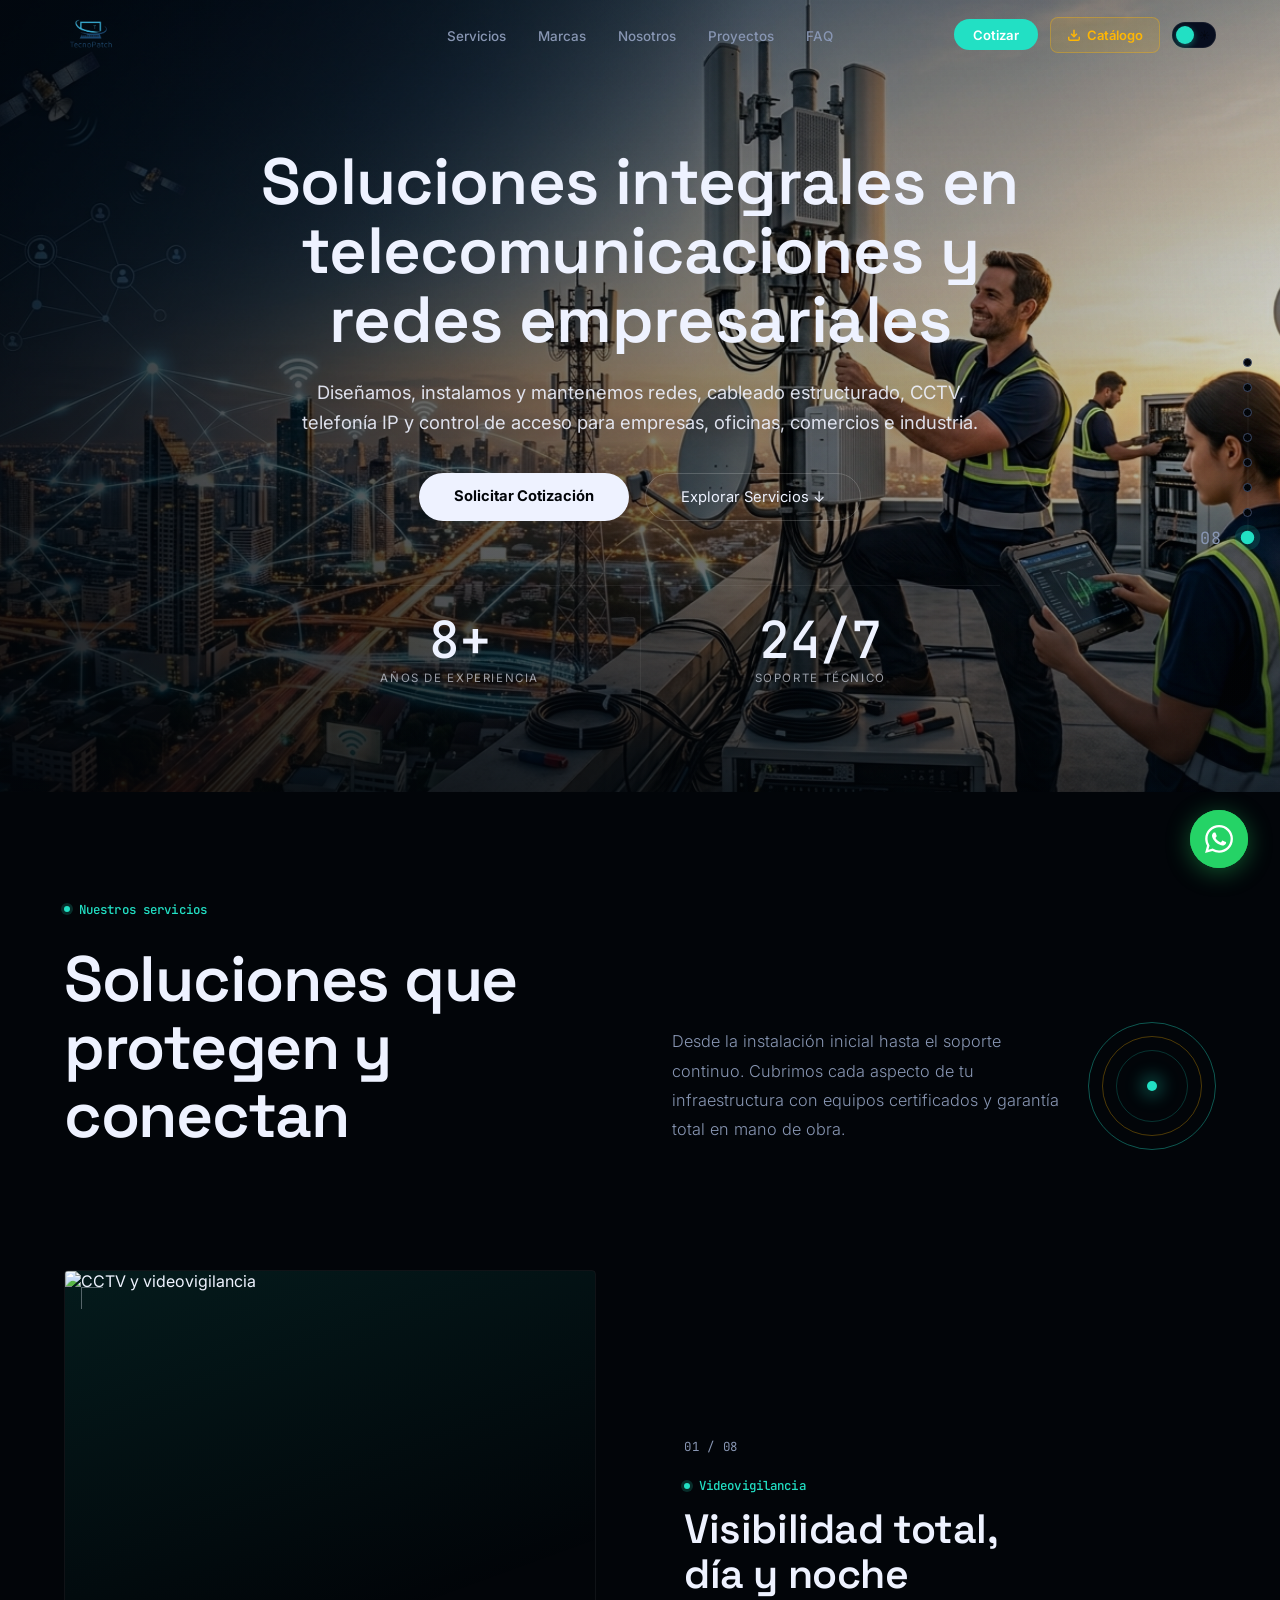
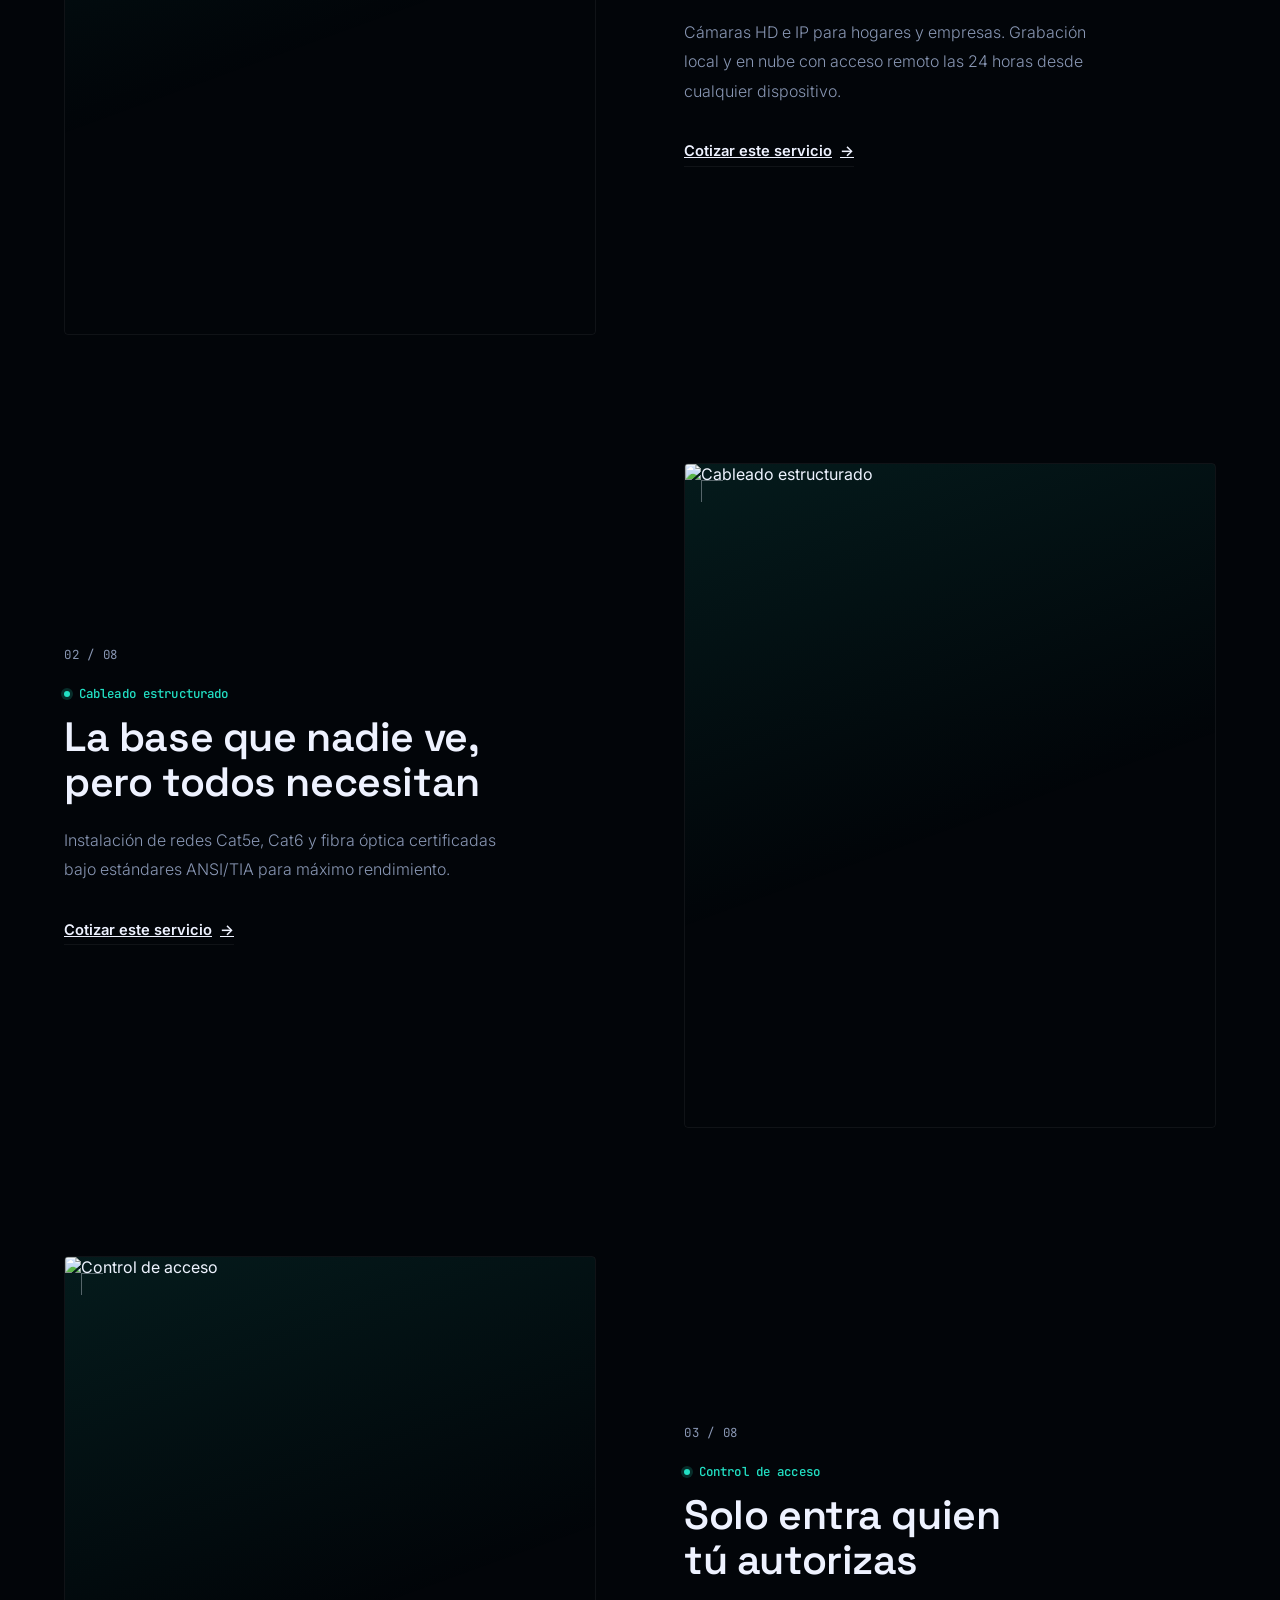
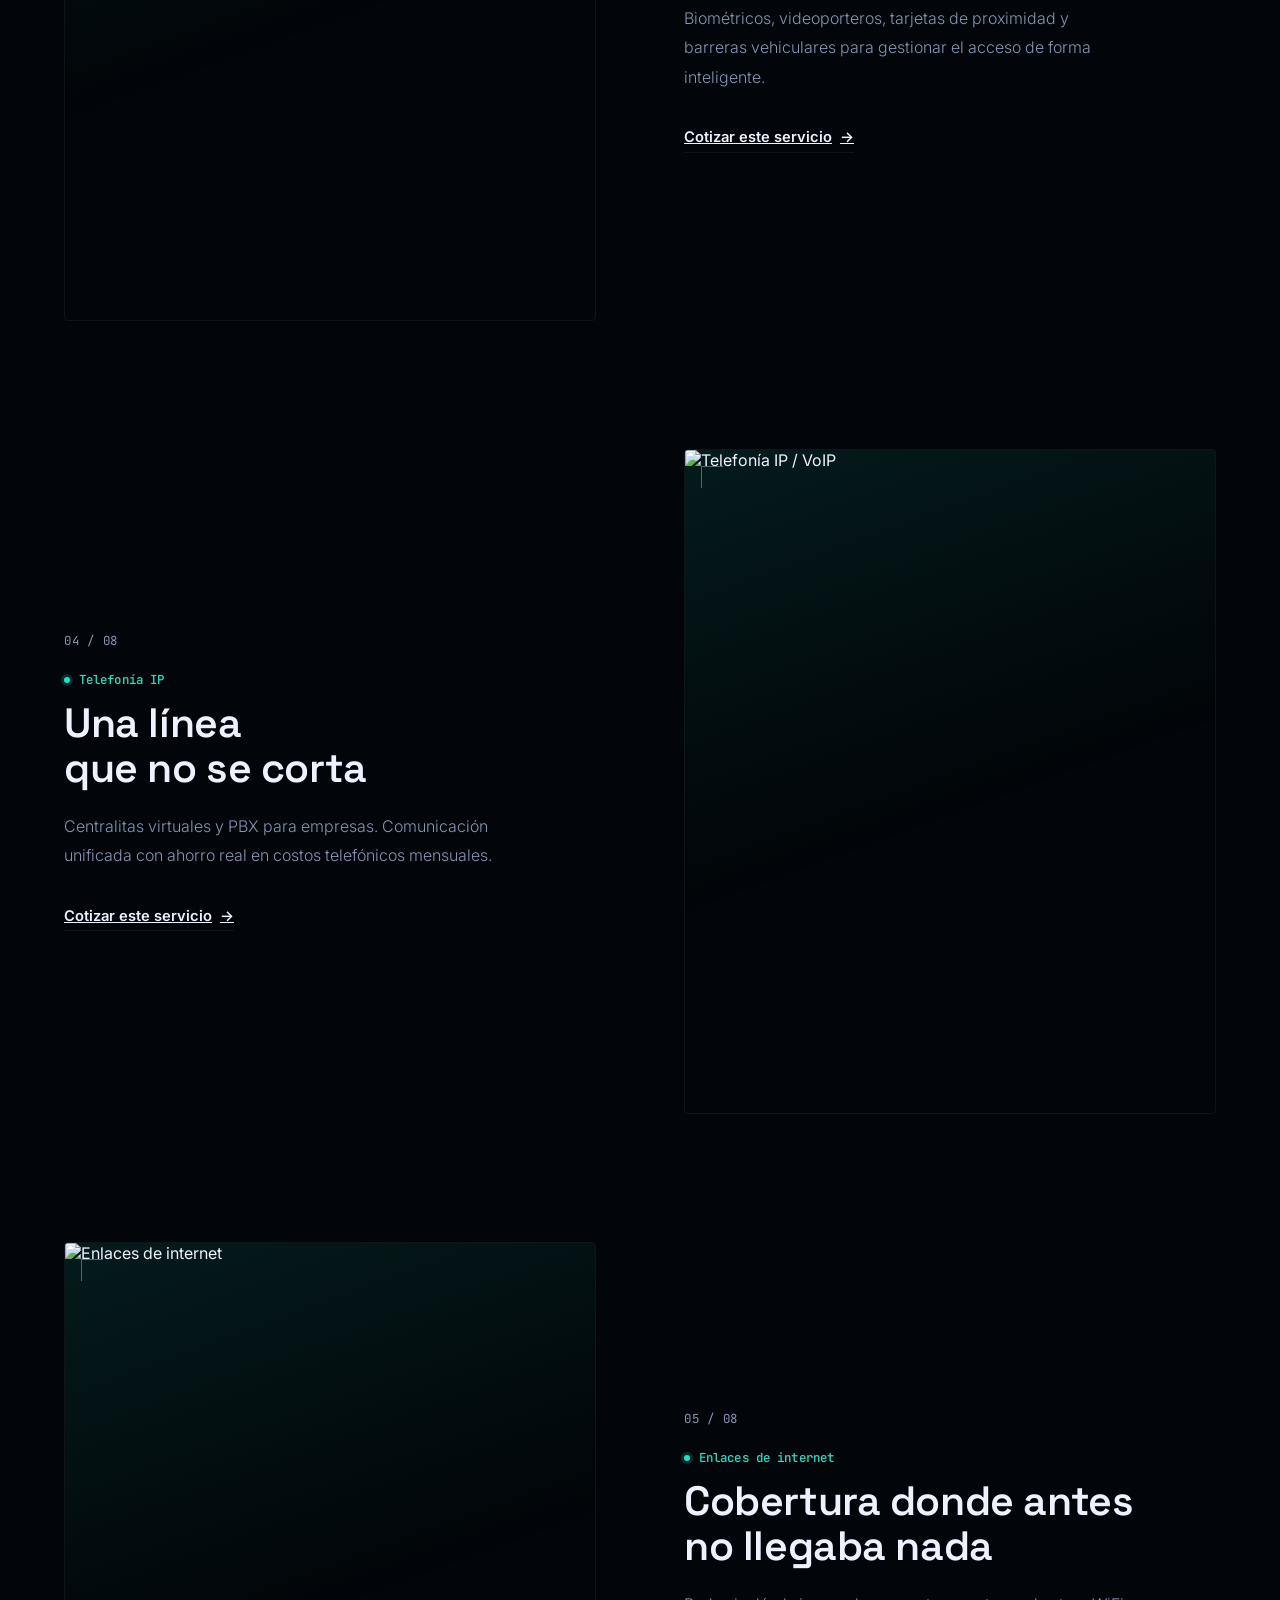
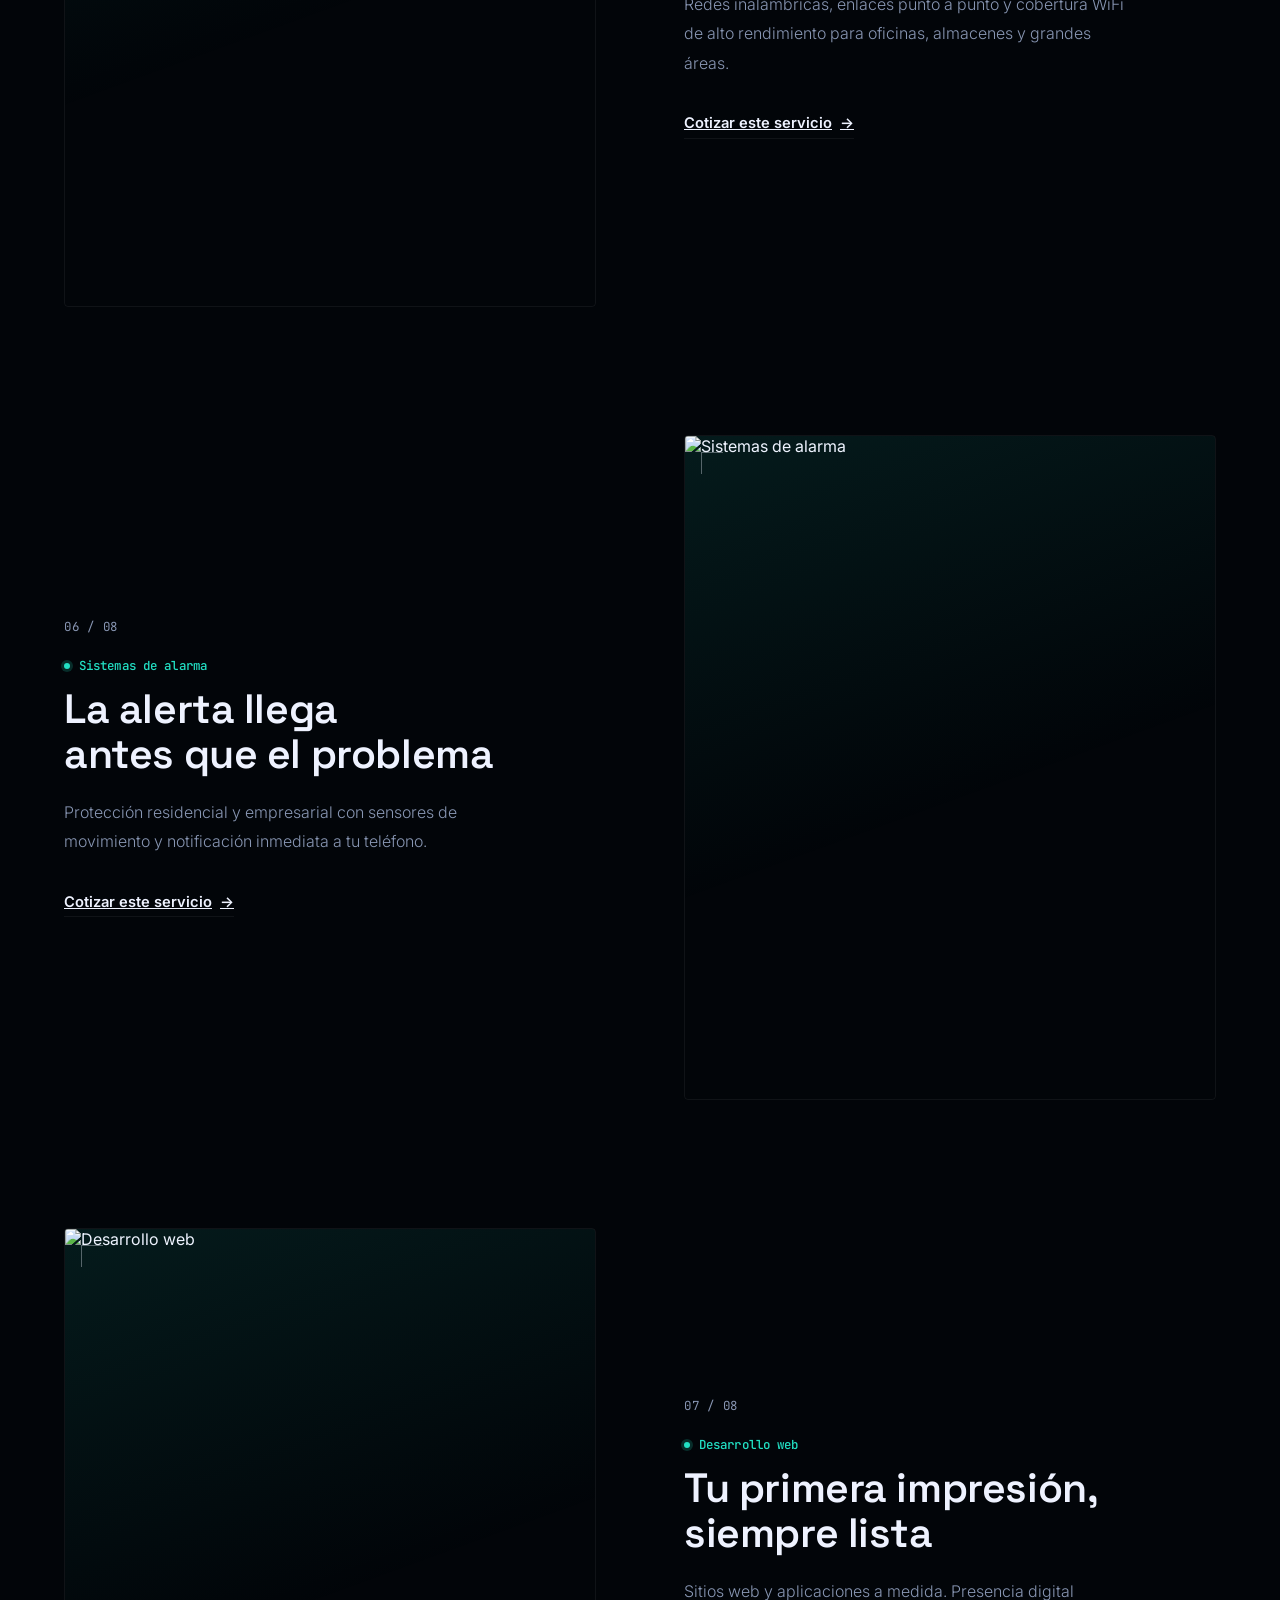
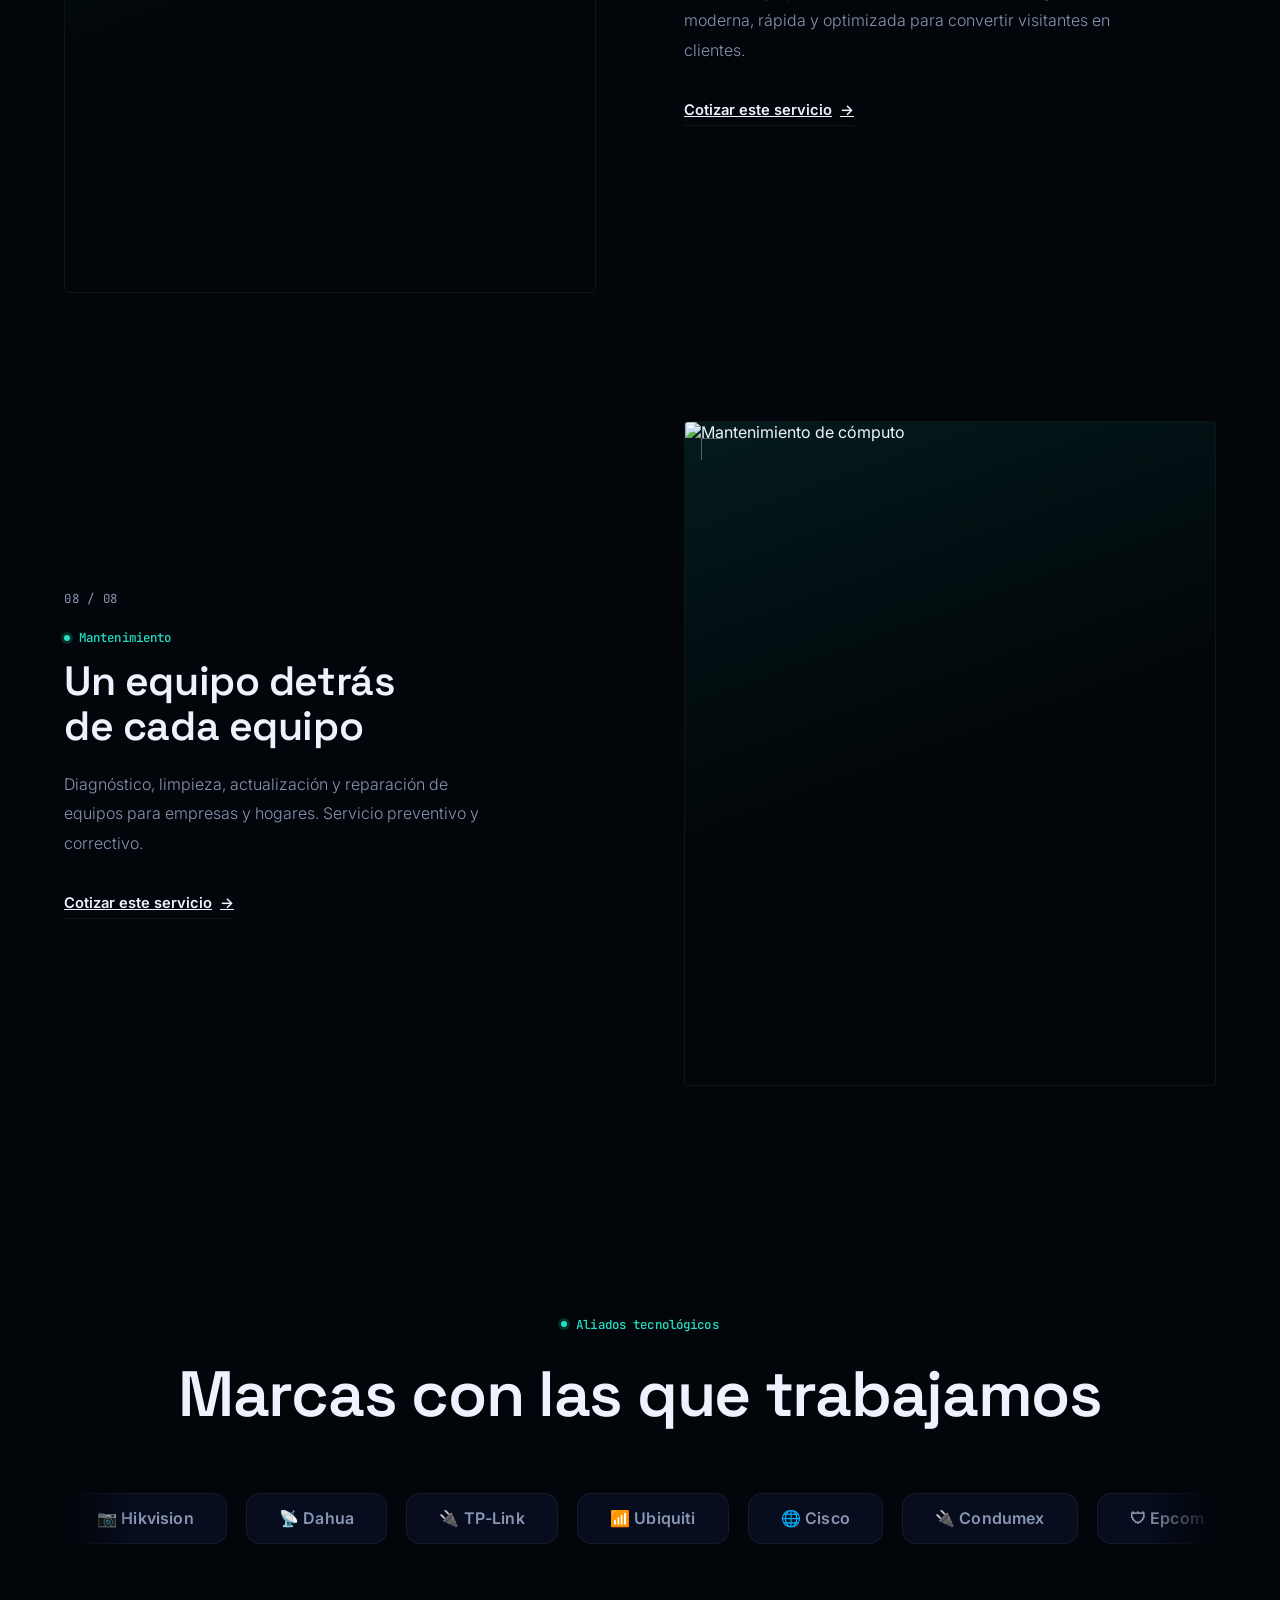
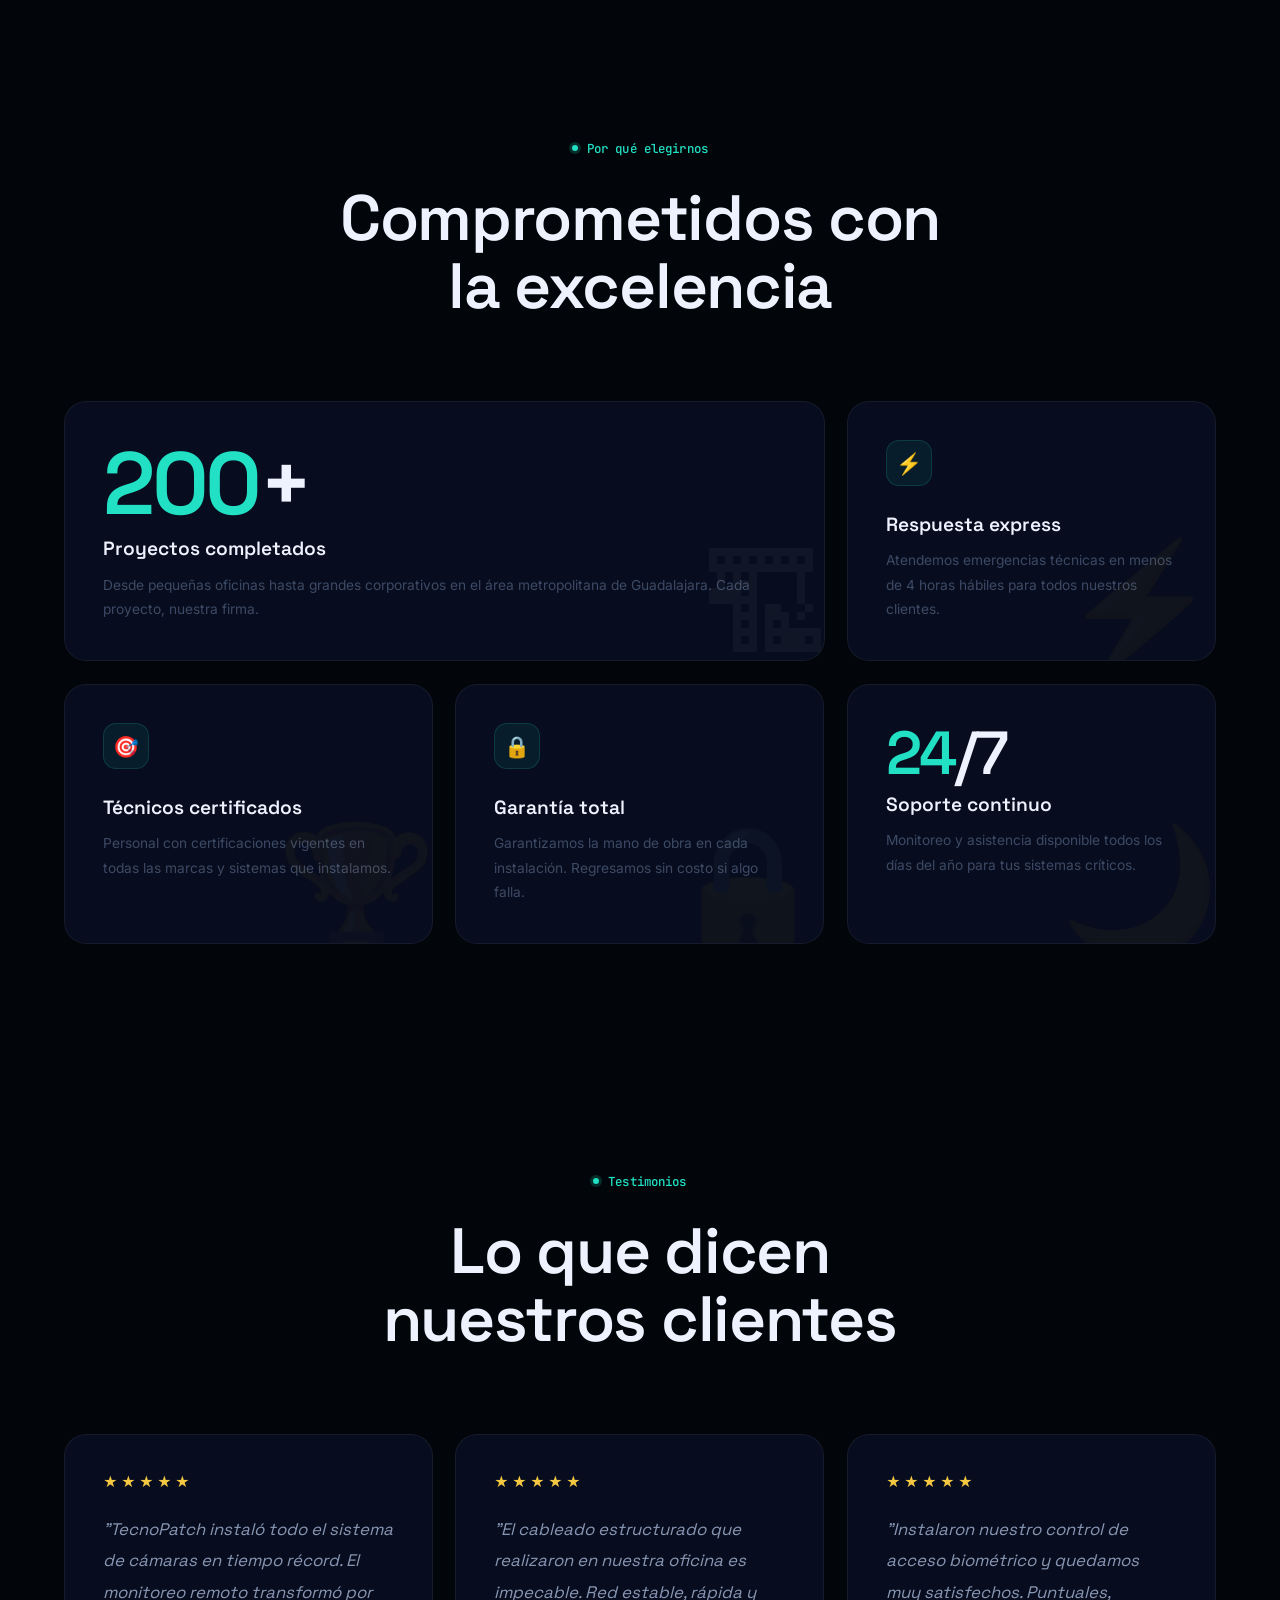
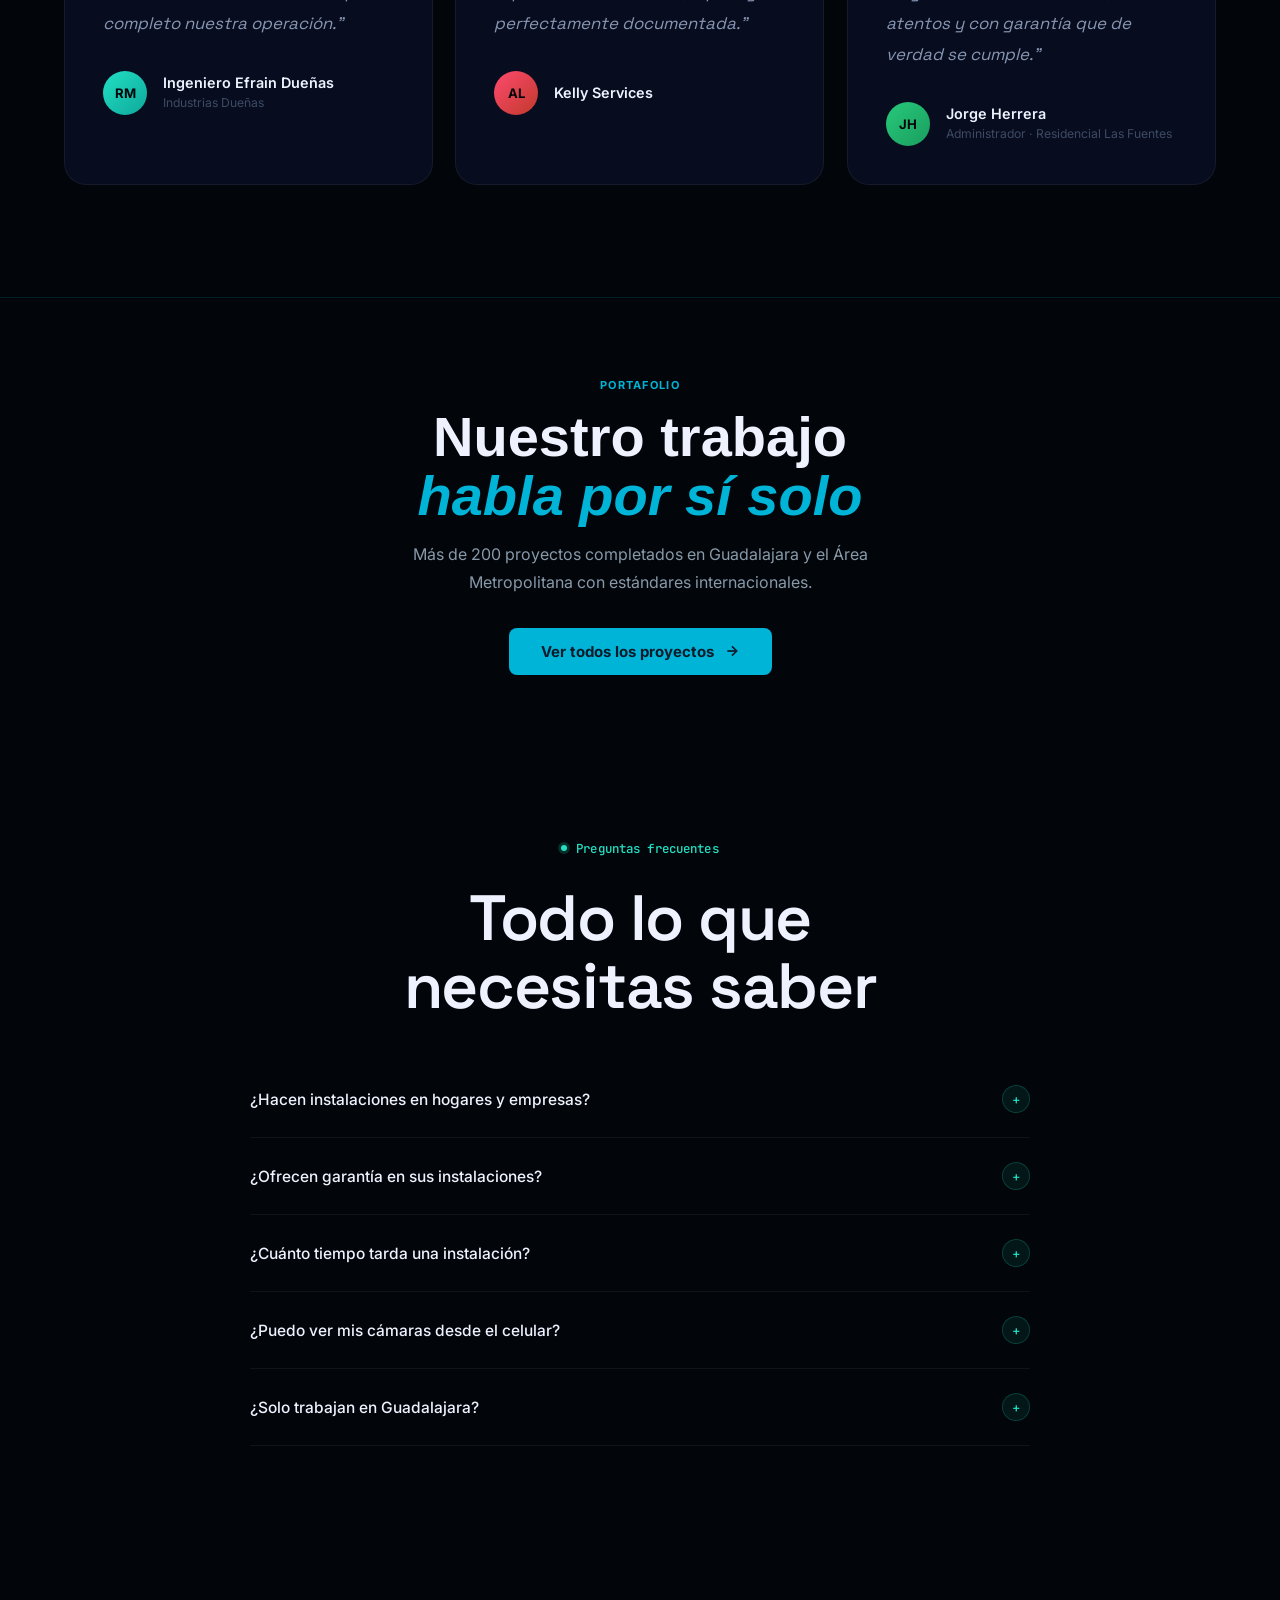
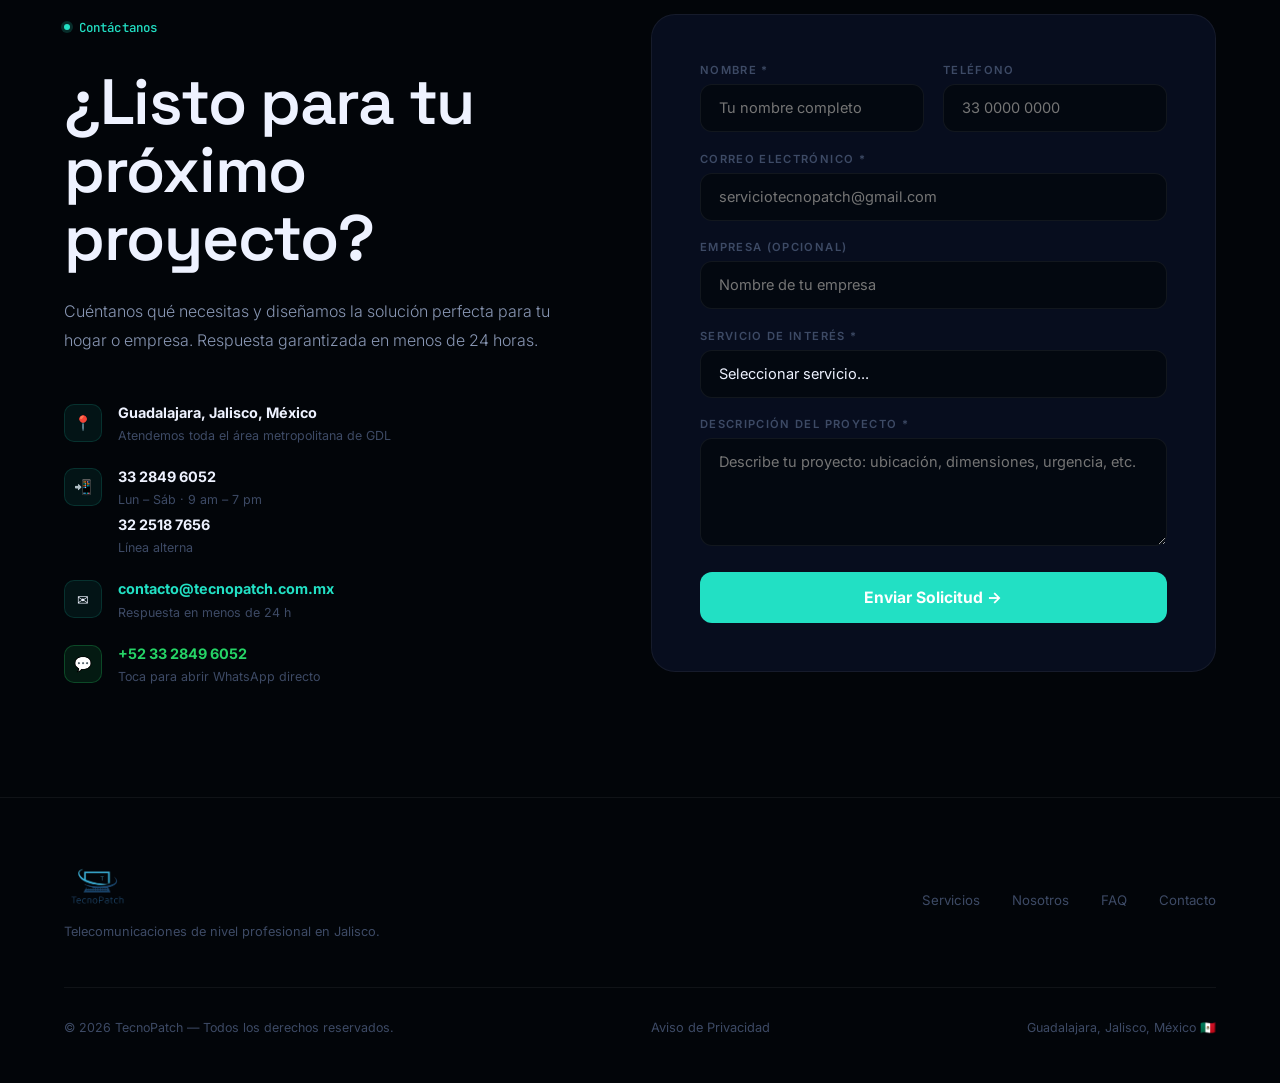
==== index.html @ 9585501c "Actualizacion general: cambios y nuevos archivos en el proyecto" ====
<!DOCTYPE html>
<html lang="es">

<head>
  <meta charset="UTF-8">
  <meta name="viewport" content="width=device-width, initial-scale=1.0">
  <title>TecnoPatch — Telecomunicaciones en Guadalajara, Jalisco</title>
  <link rel="icon" type="image/x-icon" href="img/favicon.ico?v=2">
  <link rel="icon" type="image/png" href="img/favicon.png?v=2">
  <link rel="apple-touch-icon" href="img/apple-touch-icon.png?v=2">

  <!-- SEO -->
  <meta name="description"
    content="Instalación de CCTV, cableado estructurado, control de acceso, telefonía IP, alarmas y desarrollo web en Guadalajara, Jalisco. Más de 200 proyectos. Llámanos: 33 2849 6052.">
  <meta name="keywords"
    content="telecomunicaciones Guadalajara, CCTV Guadalajara, cámaras de seguridad Jalisco, cableado estructurado, control de acceso, telefonía IP, alarmas Guadalajara, desarrollo web Guadalajara, TecnoPatch">
  <meta name="author" content="TecnoPatch">
  <meta name="robots" content="index, follow">
  <link rel="canonical" href="https://tecnopatch.com.mx/">

  <!-- Open Graph (WhatsApp, Facebook) -->
  <meta property="og:type" content="website">
  <meta property="og:url" content="https://tecnopatch.com.mx/">
  <meta property="og:title" content="TecnoPatch — Telecomunicaciones en Guadalajara">
  <meta property="og:description"
    content="Instalación de CCTV, cableado estructurado, control de acceso, telefonía IP y más en Guadalajara, Jalisco. Cotiza sin compromiso.">
  <meta property="og:image" content="https://tecnopatch.com.mx/img/og-image.jpg">
  <meta property="og:locale" content="es_MX">

  <!-- Twitter/X -->
  <meta name="twitter:card" content="summary">
  <meta name="twitter:title" content="TecnoPatch — Telecomunicaciones en Guadalajara">
  <meta name="twitter:description"
    content="Instalación de CCTV, cableado estructurado, control de acceso, telefonía IP y más en Guadalajara, Jalisco.">
  <meta name="twitter:image" content="https://tecnopatch.com.mx/img/og-image.jpg">

  <!-- Geo -->
  <meta name="geo.region" content="MX-JAL">
  <meta name="geo.placename" content="Guadalajara, Jalisco, México">
  <link rel="preconnect" href="https://fonts.googleapis.com">
  <link rel="preconnect" href="https://fonts.gstatic.com" crossorigin>
  <link rel="preconnect" href="https://cdnjs.cloudflare.com">
  <link rel="preconnect" href="https://cdn.jsdelivr.net">
  <link
    href="https://fonts.googleapis.com/css2?family=Space+Grotesk:wght@400;500;600;700&family=Inter:wght@300;400;500;600;700&family=JetBrains+Mono:wght@400;500&display=swap"
    rel="stylesheet">
  <link rel="stylesheet" href="css/style.css">

  <!-- Google Analytics Placeholder -->
  <script async src="https://www.googletagmanager.com/gtag/js?id=UA-XXXXXXXXX-X"></script>
  <script>
    window.dataLayer = window.dataLayer || [];
    function gtag() { dataLayer.push(arguments); }
    gtag('js', new Date());
    gtag('config', 'UA-XXXXXXXXX-X');
  </script>
</head>
<script type="application/ld+json">
{
  "@context": "https://schema.org",
  "@type": "LocalBusiness",
  "name": "TecnoPatch",
  "description": "Empresa de telecomunicaciones en Guadalajara especializada en CCTV, cableado estructurado, control de acceso, telefonía IP, sistemas de alarma y desarrollo web.",
  "url": "https://tecnopatch.com.mx",
  "telephone": "+523328496052",
  "email": "serviciotecnopatch@gmail.com",
  "address": {
    "@type": "PostalAddress",
    "addressLocality": "Guadalajara",
    "addressRegion": "Jalisco",
    "addressCountry": "MX"
  },
  "areaServed": "Área Metropolitana de Guadalajara",
  "openingHours": "Mo-Sa 09:00-19:00",
  "priceRange": "$$",
  "sameAs": [
    "https://wa.me/523328496052"
  ]
}
</script>

<body>

  <div id="earthIntro" class="earth-intro" role="presentation">
    <canvas id="earthCanvas"></canvas>
    <div class="ei-text">
      <span class="ei-tag">TecnoPatch</span>
      <p class="ei-line">Desde Guadalajara, conectamos cada punto con el resto del mundo</p>
    </div>
    <button type="button" class="ei-skip" id="eiSkip">Omitir <span aria-hidden="true">&rarr;</span></button>
  </div>


  <nav id="nav">
    <a href="#" class="logo"><img
        src="[data-uri]"
        alt="TecnoPatch" class="logo-img"></a>
    <ul class="nul">
      <li><a href="#servicios">Servicios</a></li>
      <li><a href="#marcas">Marcas</a></li>
      <li><a href="#nosotros">Nosotros</a></li>
      <li><a href="proyectos.html">Proyectos</a></li>
      <li><a href="#faq">FAQ</a></li>
    </ul>
    <div class="nav-actions">
      <a href="#contacto" class="ncta">Cotizar</a>
      <a href="docs/TecnoPatch_Catalogo_CARTA_2026.pdf" download="TecnoPatch_Catalogo_Servicios_2026.pdf"
        title="Descargar Catálogo"
        style="display:inline-flex;align-items:center;gap:6px;padding:9px 16px;border-radius:8px;background:rgba(255,183,3,0.12);border:1px solid rgba(255,183,3,0.35);color:#FFB703;font-size:13px;font-weight:600;text-decoration:none;transition:all 0.2s;font-family:inherit;"
        onmouseover="this.style.background='rgba(255,183,3,0.22)';this.style.borderColor='#FFB703'"
        onmouseout="this.style.background='rgba(255,183,3,0.12)';this.style.borderColor='rgba(255,183,3,0.35)'">
        <svg width="14" height="14" viewBox="0 0 24 24" fill="none" stroke="currentColor" stroke-width="2.5">
          <path d="M21 15v4a2 2 0 01-2 2H5a2 2 0 01-2-2v-4" />
          <polyline points="7 10 12 15 17 10" />
          <line x1="12" y1="15" x2="12" y2="3" />
        </svg>
        Catálogo
      </a>
      <button class="thbtn" id="thbtn" onclick="toggleTheme()" aria-label="Cambiar tema">
        <span class="thico moon">🌙</span>
        <span class="thico sun">☀️</span>
      </button>
      <button class="hbg" id="hbg" onclick="tmob()" aria-label="Menu" aria-expanded="false"
        aria-controls="mnav"><span></span><span></span><span></span></button>
    </div>
  </nav>

  <div class="mnav" id="mnav">
    <a href="#servicios" onclick="cmob()">Servicios</a>
    <a href="#marcas" onclick="cmob()">Marcas</a>
    <a href="#nosotros" onclick="cmob()">Nosotros</a>
    <a href="#faq" onclick="cmob()">FAQ</a>
    <a href="proyectos.html" onclick="cmob()">Proyectos</a>
    <a href="#contacto" class="ncta" onclick="cmob()">Solicitar Cotizaci&oacute;n</a>
  </div>

  <section class="hero" id="inicio">
    <picture class="hero-media" aria-hidden="true">
      <img src="img/hero-telecomunicaciones.png" alt="" fetchpriority="high">
    </picture>
    <div class="hero-shade"></div>
    <div class="hc">
      <h1>
        <span class="ln"><span>Soluciones integrales en</span></span>
        <span class="ln"><span><i>telecomunicaciones</i> y</span></span>
        <span class="ln"><span>redes empresariales</span></span>
      </h1>
      <p class="hp">Dise&ntilde;amos, instalamos y mantenemos redes, cableado estructurado, CCTV, telefon&iacute;a IP y
        control de acceso para empresas, oficinas, comercios e industria.</p>
      <div class="hbtns">
        <a href="#contacto" class="bw">Solicitar Cotizaci&oacute;n</a>
        <a href="#servicios" class="bg">Explorar Servicios &darr;</a>
      </div>
      <div class="stats" id="sr">
        <div class="si"><span class="sn" id="c2">8+</span><span class="sl">A&ntilde;os de experiencia</span></div>
        <div class="si"><span class="sn">24/7</span><span class="sl">Soporte t&eacute;cnico</span></div>
      </div>
    </div>
  </section>

  <section class="services" id="servicios">
    <div class="shd">
      <div class="rv">
        <span class="tag">Nuestros servicios</span>
        <h2 class="h2" style="margin-top:.7rem">Soluciones que<br><i>protegen</i> y conectan</h2>
      </div>
      <div class="rvr" style="display:flex;align-items:center;gap:1.6rem;justify-content:space-between">
        <p class="sub">Desde la instalaci&oacute;n inicial hasta el soporte continuo. Cubrimos cada aspecto de tu
          infraestructura con equipos certificados y garant&iacute;a total en mano de obra.</p>
        <div class="node3d" aria-hidden="true">
          <div class="n3ring n3ring-a"></div>
          <div class="n3ring n3ring-b"></div>
          <div class="n3ring n3ring-c"></div>
          <div class="n3core"></div>
        </div>
      </div>
    </div>

    <div class="chrail" aria-hidden="true">
      <span class="chrail-line"></span>
      <button class="chrail-item" data-target="ch-1" aria-label="Cap&iacute;tulo 1"><i></i></button>
      <button class="chrail-item" data-target="ch-2" aria-label="Cap&iacute;tulo 2"><i></i></button>
      <button class="chrail-item" data-target="ch-3" aria-label="Cap&iacute;tulo 3"><i></i></button>
      <button class="chrail-item" data-target="ch-4" aria-label="Cap&iacute;tulo 4"><i></i></button>
      <button class="chrail-item" data-target="ch-5" aria-label="Cap&iacute;tulo 5"><i></i></button>
      <button class="chrail-item" data-target="ch-6" aria-label="Cap&iacute;tulo 6"><i></i></button>
      <button class="chrail-item" data-target="ch-7" aria-label="Cap&iacute;tulo 7"><i></i></button>
      <button class="chrail-item" data-target="ch-8" aria-label="Cap&iacute;tulo 8"><i></i></button>
    </div>

    <div class="chapters">

      <article class="chapter" id="ch-1">
        <div class="chimg rvl">
          <img src="img/cctv.webp" alt="CCTV y videovigilancia" loading="lazy">
        </div>
        <div class="chtxt rvr">
          <span class="chnum">01 / 08</span>
          <span class="tag">Videovigilancia</span>
          <h3 class="chtitle">Visibilidad total,<br>d&iacute;a y noche</h3>
          <p class="chsub">C&aacute;maras HD e IP para hogares y empresas. Grabaci&oacute;n local y en nube con
            acceso remoto las 24 horas desde cualquier dispositivo.</p>
          <a href="#contacto" class="chlink">Cotizar este servicio <span aria-hidden="true">&rarr;</span></a>
        </div>
      </article>

      <article class="chapter" id="ch-2">
        <div class="chimg rvr">
          <img src="img/networks.webp" alt="Cableado estructurado" loading="lazy">
        </div>
        <div class="chtxt rvl">
          <span class="chnum">02 / 08</span>
          <span class="tag">Cableado estructurado</span>
          <h3 class="chtitle">La base que nadie ve,<br>pero todos necesitan</h3>
          <p class="chsub">Instalaci&oacute;n de redes Cat5e, Cat6 y fibra &oacute;ptica certificadas bajo
            est&aacute;ndares ANSI/TIA para m&aacute;ximo rendimiento.</p>
          <a href="#contacto" class="chlink">Cotizar este servicio <span aria-hidden="true">&rarr;</span></a>
        </div>
      </article>

      <article class="chapter" id="ch-3">
        <div class="chimg rvl">
          <img src="img/access.webp" alt="Control de acceso" loading="lazy">
        </div>
        <div class="chtxt rvr">
          <span class="chnum">03 / 08</span>
          <span class="tag">Control de acceso</span>
          <h3 class="chtitle">Solo entra quien<br>t&uacute; autorizas</h3>
          <p class="chsub">Biom&eacute;tricos, videoporteros, tarjetas de proximidad y barreras vehiculares para
            gestionar el acceso de forma inteligente.</p>
          <a href="#contacto" class="chlink">Cotizar este servicio <span aria-hidden="true">&rarr;</span></a>
        </div>
      </article>

      <article class="chapter" id="ch-4">
        <div class="chimg rvr">
          <img src="img/voip.webp" alt="Telefon&iacute;a IP / VoIP" loading="lazy">
        </div>
        <div class="chtxt rvl">
          <span class="chnum">04 / 08</span>
          <span class="tag">Telefon&iacute;a IP</span>
          <h3 class="chtitle">Una l&iacute;nea<br>que no se corta</h3>
          <p class="chsub">Centralitas virtuales y PBX para empresas. Comunicaci&oacute;n unificada con ahorro
            real en costos telef&oacute;nicos mensuales.</p>
          <a href="#contacto" class="chlink">Cotizar este servicio <span aria-hidden="true">&rarr;</span></a>
        </div>
      </article>

      <article class="chapter" id="ch-5">
        <div class="chimg rvl">
          <img src="img/wifi.webp" alt="Enlaces de internet" loading="lazy">
        </div>
        <div class="chtxt rvr">
          <span class="chnum">05 / 08</span>
          <span class="tag">Enlaces de internet</span>
          <h3 class="chtitle">Cobertura donde antes<br>no llegaba nada</h3>
          <p class="chsub">Redes inal&aacute;mbricas, enlaces punto a punto y cobertura WiFi de alto rendimiento
            para oficinas, almacenes y grandes &aacute;reas.</p>
          <a href="#contacto" class="chlink">Cotizar este servicio <span aria-hidden="true">&rarr;</span></a>
        </div>
      </article>

      <article class="chapter" id="ch-6">
        <div class="chimg rvr">
          <img src="img/alarms.webp" alt="Sistemas de alarma" loading="lazy">
        </div>
        <div class="chtxt rvl">
          <span class="chnum">06 / 08</span>
          <span class="tag">Sistemas de alarma</span>
          <h3 class="chtitle">La alerta llega<br>antes que el problema</h3>
          <p class="chsub">Protecci&oacute;n residencial y empresarial con sensores de movimiento y
            notificaci&oacute;n inmediata a tu tel&eacute;fono.</p>
          <a href="#contacto" class="chlink">Cotizar este servicio <span aria-hidden="true">&rarr;</span></a>
        </div>
      </article>

      <article class="chapter" id="ch-7">
        <div class="chimg rvl">
          <img src="img/webdev.webp" alt="Desarrollo web" loading="lazy">
        </div>
        <div class="chtxt rvr">
          <span class="chnum">07 / 08</span>
          <span class="tag">Desarrollo web</span>
          <h3 class="chtitle">Tu primera impresi&oacute;n,<br>siempre lista</h3>
          <p class="chsub">Sitios web y aplicaciones a medida. Presencia digital moderna, r&aacute;pida y
            optimizada para convertir visitantes en clientes.</p>
          <a href="#contacto" class="chlink">Cotizar este servicio <span aria-hidden="true">&rarr;</span></a>
        </div>
      </article>

      <article class="chapter" id="ch-8">
        <div class="chimg rvr">
          <img src="img/support.png" alt="Mantenimiento de c&oacute;mputo" loading="lazy">
        </div>
        <div class="chtxt rvl">
          <span class="chnum">08 / 08</span>
          <span class="tag">Mantenimiento</span>
          <h3 class="chtitle">Un equipo detr&aacute;s<br>de cada equipo</h3>
          <p class="chsub">Diagn&oacute;stico, limpieza, actualizaci&oacute;n y reparaci&oacute;n de equipos para
            empresas y hogares. Servicio preventivo y correctivo.</p>
          <a href="#contacto" class="chlink">Cotizar este servicio <span aria-hidden="true">&rarr;</span></a>
        </div>
      </article>

    </div>

  </section>

  <section class="brands" id="marcas">
    <div class="brin">
      <div class="brhd rv">
        <span class="tag">Aliados tecnol&oacute;gicos</span>
        <h2 class="h2" style="margin-top:.7rem">Marcas con las que <i>trabajamos</i></h2>
      </div>
      <div class="mqw rv">
        <div class="mqt">
          <div class="bc">&#128247; Hikvision</div>
          <div class="bc">&#128225; Dahua</div>
          <div class="bc">&#128268; TP-Link</div>
          <div class="bc">&#128246; Ubiquiti</div>
          <div class="bc">&#127760; Cisco</div>
          <div class="bc">&#128268; Condumex</div>
          <div class="bc">&#128737; Epcom</div>
          <div class="bc">&#128222; Grandstream</div>
          <div class="bc">&#9881; Mikrotik</div>
          <div class="bc">&#128273; ZKTeco</div>
          <div class="bc">&#127909; Axis</div>
          <div class="bc">&#128225; Netgear</div>
          <div class="bc">&#128249; Hanwha</div>
          <div class="bc">&#128247; Hikvision</div>
          <div class="bc">&#128225; Dahua</div>
          <div class="bc">&#128268; TP-Link</div>
          <div class="bc">&#128246; Ubiquiti</div>
          <div class="bc">&#127760; Cisco</div>
          <div class="bc">&#128268; Condumex</div>
          <div class="bc">&#128737; Epcom</div>
          <div class="bc">&#128222; Grandstream</div>
          <div class="bc">&#9881; Mikrotik</div>
          <div class="bc">&#128273; ZKTeco</div>
          <div class="bc">&#127909; Axis</div>
          <div class="bc">&#128225; Netgear</div>
          <div class="bc">&#128249; Hanwha</div>
          <div class="bc">&#128247; Hikvision</div>
          <div class="bc">&#128225; Dahua</div>
          <div class="bc">&#128268; TP-Link</div>
          <div class="bc">&#128246; Ubiquiti</div>
          <div class="bc">&#127760; Cisco</div>
          <div class="bc">&#128268; Condumex</div>
          <div class="bc">&#128737; Epcom</div>
          <div class="bc">&#128222; Grandstream</div>
          <div class="bc">&#9881; Mikrotik</div>
          <div class="bc">&#128273; ZKTeco</div>
          <div class="bc">&#127909; Axis</div>
          <div class="bc">&#128225; Netgear</div>
          <div class="bc">&#128249; Hanwha</div>
          <div class="bc">&#128247; Hikvision</div>
          <div class="bc">&#128225; Dahua</div>
          <div class="bc">&#128268; TP-Link</div>
          <div class="bc">&#128246; Ubiquiti</div>
          <div class="bc">&#127760; Cisco</div>
          <div class="bc">&#128268; Condumex</div>
          <div class="bc">&#128737; Epcom</div>
          <div class="bc">&#128222; Grandstream</div>
          <div class="bc">&#9881; Mikrotik</div>
          <div class="bc">&#128273; ZKTeco</div>
          <div class="bc">&#127909; Axis</div>
          <div class="bc">&#128225; Netgear</div>
          <div class="bc">&#128249; Hanwha</div>
        </div>
      </div>
    </div>
  </section>

  <section class="why" id="nosotros">
    <div class="wyin">
      <div class="wyhd rv">
        <span class="tag">Por qu&eacute; elegirnos</span>
        <h2 class="h2" style="margin-top:.7rem">Comprometidos con<br><i>la excelencia</i></h2>
      </div>
      <div class="bento">
        <div class="bcard bw2 rv">
          <div class="bnum"><span>200</span>+</div>
          <h3>Proyectos completados</h3>
          <p>Desde peque&ntilde;as oficinas hasta grandes corporativos en el &aacute;rea metropolitana de Guadalajara.
            Cada proyecto, nuestra firma.</p>
          <div class="bbg">&#127959;</div>
        </div>
        <div class="bcard rv d2">
          <div class="bico">&#9889;</div>
          <h3>Respuesta express</h3>
          <p>Atendemos emergencias t&eacute;cnicas en menos de 4 horas h&aacute;biles para todos nuestros clientes.</p>
          <div class="bbg">&#9889;</div>
        </div>
        <div class="bcard rv d2">
          <div class="bico">&#127919;</div>
          <h3>T&eacute;cnicos certificados</h3>
          <p>Personal con certificaciones vigentes en todas las marcas y sistemas que instalamos.</p>
          <div class="bbg">&#127942;</div>
        </div>
        <div class="bcard rv d3">
          <div class="bico">&#128274;</div>
          <h3>Garant&iacute;a total</h3>
          <p>Garantizamos la mano de obra en cada instalaci&oacute;n. Regresamos sin costo si algo falla.</p>
          <div class="bbg">&#128274;</div>
        </div>
        <div class="bcard rv d3">
          <div class="bnum" style="font-size:3.8rem"><span>24</span>/7</div>
          <h3>Soporte continuo</h3>
          <p>Monitoreo y asistencia disponible todos los d&iacute;as del a&ntilde;o para tus sistemas cr&iacute;ticos.
          </p>
          <div class="bbg">&#127769;</div>
        </div>
      </div>
    </div>
  </section>

  <section class="testi">
    <div class="testin">
      <div class="testhd rv">
        <span class="tag">Testimonios</span>
        <h2 class="h2" style="margin-top:.7rem">Lo que dicen<br>nuestros <i>clientes</i></h2>
      </div>
      <div class="tgrid">
        <div class="tc rv d1">
          <div class="stars">&#9733;&#9733;&#9733;&#9733;&#9733;</div>
          <p class="tq">"TecnoPatch instal&oacute; todo el sistema de c&aacute;maras en tiempo r&eacute;cord. El
            monitoreo remoto transform&oacute; por completo nuestra operaci&oacute;n."</p>
          <div class="tau">
            <div class="av" style="background:linear-gradient(135deg,#22e0c4,#0ea89a)">RM</div>
            <div><span class="an">Ingeniero Efrain Dueñas</span><span class="ar">Industrias Dueñas</span></div>
          </div>
        </div>
        <div class="tc rv d2">
          <div class="stars">&#9733;&#9733;&#9733;&#9733;&#9733;</div>
          <p class="tq">"El cableado estructurado que realizaron en nuestra oficina es impecable. Red estable,
            r&aacute;pida y perfectamente documentada."</p>
          <div class="tau">
            <div class="av" style="background:linear-gradient(135deg,#ff4a6e,#c0392b)">AL</div>
            <div><span class="an">Kelly Services</span><span class="ar"></span></div>
          </div>
        </div>
        <div class="tc rv d3">
          <div class="stars">&#9733;&#9733;&#9733;&#9733;&#9733;</div>
          <p class="tq">"Instalaron nuestro control de acceso biom&eacute;trico y quedamos muy satisfechos. Puntuales,
            atentos y con garant&iacute;a que de verdad se cumple."</p>
          <div class="tau">
            <div class="av" style="background:linear-gradient(135deg,#27c97b,#1a9e5e)">JH</div>
            <div><span class="an">Jorge Herrera</span><span class="ar">Administrador &middot; Residencial Las
                Fuentes</span></div>
          </div>
        </div>
      </div>
    </div>
  </section>

  <!-- SECCIÓN PROYECTOS -->
  <section style="padding:80px 5%;text-align:center;border-top:1px solid rgba(0,180,216,0.15)">
    <p
      style="font-size:11px;font-weight:700;text-transform:uppercase;letter-spacing:.12em;color:#00B4D8;margin-bottom:16px">
      Portafolio
    </p>
    <h2
      style="font-family:'Jost',sans-serif;font-size:clamp(32px,5vw,56px);font-weight:700;letter-spacing:0;margin-bottom:16px;line-height:1.05">
      Nuestro trabajo<br>
      <em style="font-style:italic;color:#00B4D8">habla por sí solo</em>
    </h2>
    <p style="font-size:16px;color:#8899aa;max-width:480px;margin:0 auto 32px;line-height:1.7">
      Más de 200 proyectos completados en Guadalajara y el Área Metropolitana con estándares internacionales.
    </p>
    <a href="proyectos.html"
      style="display:inline-flex;align-items:center;gap:10px;padding:14px 32px;border-radius:8px;background:#00B4D8;color:#0D1B2A;font-weight:700;font-size:15px;text-decoration:none;transition:all .2s">
      Ver todos los proyectos
      <svg width="16" height="16" viewBox="0 0 24 24" fill="none" stroke="currentColor" stroke-width="2.5">
        <line x1="5" y1="12" x2="19" y2="12" />
        <polyline points="12 5 19 12 12 19" />
      </svg>
    </a>
  </section>

  <section class="faq" id="faq">
    <div class="faqin">
      <div class="faqhd rv">
        <span class="tag">Preguntas frecuentes</span>
        <h2 class="h2" style="margin-top:.7rem">Todo lo que<br>necesitas <i>saber</i></h2>
      </div>
      <div class="rv">
        <div class="fi"><button class="fq" onclick="ftog(this)">&iquest;Hacen instalaciones en hogares y empresas? <span
              class="fai">+</span></button>
          <div class="fa">
            <p>S&iacute;, atendemos proyectos residenciales y empresariales de todos los tama&ntilde;os, desde una
              c&aacute;mara en casa hasta sistemas integrados para corporativos.</p>
          </div>
        </div>
        <div class="fi"><button class="fq" onclick="ftog(this)">&iquest;Ofrecen garant&iacute;a en sus instalaciones?
            <span class="fai">+</span></button>
          <div class="fa">
            <p>S&iacute;. Todos los trabajos incluyen garant&iacute;a en mano de obra. Los equipos tienen la
              garant&iacute;a del fabricante y te acompa&ntilde;amos si surge cualquier inconveniente.</p>
          </div>
        </div>
        <div class="fi"><button class="fq" onclick="ftog(this)">&iquest;Cu&aacute;nto tiempo tarda una
            instalaci&oacute;n? <span class="fai">+</span></button>
          <div class="fa">
            <p>Depende del proyecto. Un sistema de c&aacute;maras b&aacute;sico se instala en un d&iacute;a. Para
              proyectos m&aacute;s complejos evaluamos en sitio y te damos un cronograma preciso.</p>
          </div>
        </div>
        <div class="fi"><button class="fq" onclick="ftog(this)">&iquest;Puedo ver mis c&aacute;maras desde el celular?
            <span class="fai">+</span></button>
          <div class="fa">
            <p>S&iacute;. Todos nuestros sistemas permiten visualizaci&oacute;n remota desde smartphone, tablet o PC.
              Configuramos la app durante la instalaci&oacute;n sin costo adicional.</p>
          </div>
        </div>
        <div class="fi"><button class="fq" onclick="ftog(this)">&iquest;Solo trabajan en Guadalajara? <span
              class="fai">+</span></button>
          <div class="fa">
            <p>Principalmente atendemos Guadalajara y el &aacute;rea metropolitana de Jalisco. Para proyectos de mayor
              escala podemos desplazarnos. &iexcl;Cont&aacute;ctanos sin compromiso!</p>
          </div>
        </div>
      </div>
    </div>
  </section>

  <section class="contact" id="contacto">
    <div class="conin">
      <div class="congrid">
        <div class="conl rvl">
          <span class="tag">Cont&aacute;ctanos</span>
          <h2 class="h2">&iquest;Listo para tu<br><i>pr&oacute;ximo proyecto</i>?</h2>
          <p>Cu&eacute;ntanos qu&eacute; necesitas y dise&ntilde;amos la soluci&oacute;n perfecta para tu hogar o
            empresa. Respuesta garantizada en menos de 24 horas.</p>
          <div class="ci">
            <div class="cii">&#128205;</div>
            <div><strong>Guadalajara, Jalisco, M&eacute;xico</strong><span>Atendemos toda el &aacute;rea metropolitana
                de GDL</span></div>
          </div>
          <div class="ci">
            <div class="cii">&#128242;</div>
            <div>
              <strong>33 2849 6052</strong><span>Lun &ndash; S&aacute;b &middot; 9 am &ndash; 7 pm</span>
              <strong style="display:block;margin-top:.5rem">32 2518 7656</strong><span>L&iacute;nea alterna</span>
            </div>
          </div>
          <div class="ci">
            <div class="cii">&#9993;</div>
            <div><strong><a href="mailto:contacto@tecnopatch.com.mx"
                  style="color:var(--accent);text-decoration:none">contacto@tecnopatch.com.mx</a></strong><span>Respuesta
                en menos de 24 h</span></div>
          </div>
          <div class="ci">
            <div class="cii" style="background:rgba(37,211,102,.1);border-color:rgba(37,211,102,.25)">&#128172;</div>
            <div><a
                href="https://wa.me/523328496052?text=Hola%20TecnoPatch%2C%20me%20interesa%20cotizar%20un%20servicio"
                target="_blank" rel="noopener" style="text-decoration:none"><strong style="color:#25D366">+52 33 2849
                  6052</strong></a><span>Toca para abrir WhatsApp directo</span></div>
          </div>
        </div>
        <div class="fbox rvr">
          <form id="cForm" onsubmit="smail(event)">
            <input type="hidden" name="access_key" value="04840b45-cd3c-4992-9a47-9db533282cec">
            <input type="hidden" name="subject" value="Nueva cotización desde tecnopatch.com.mx">
            <input type="hidden" name="from_name" value="TecnoPatch Web">
            <input type="checkbox" name="botcheck" style="display:none">
            <div class="frow">
              <div class="fg"><label>Nombre *</label><input id="fn" name="nombre" placeholder="Tu nombre completo"
                  required></div>
              <div class="fg"><label>Tel&eacute;fono</label><input id="ft" name="telefono" type="tel"
                  placeholder="33 0000 0000"></div>
            </div>
            <div class="fg"><label>Correo electr&oacute;nico *</label><input id="fe" name="email" type="email"
                placeholder="serviciotecnopatch@gmail.com" required></div>
            <div class="fg"><label>Empresa (opcional)</label><input id="fc" name="empresa"
                placeholder="Nombre de tu empresa"></div>
            <div class="fg">
              <label>Servicio de inter&eacute;s *</label>
              <select id="fs" name="servicio" required>
                <option value="">Seleccionar servicio...</option>
                <option>CCTV y Videovigilancia</option>
                <option>Cableado Estructurado</option>
                <option>Control de Acceso / Videoportero</option>
                <option>Telef&oacute;n&iacute;a IP / VoIP</option>
                <option>Enlace de Internet / WiFi</option>
                <option>Sistema de Alarma</option>
                <option>Desarrollo Web</option>
                <option>Mantenimiento de C&oacute;mputo</option>
                <option>Varios servicios</option>
              </select>
            </div>
            <div class="fg"><label>Descripci&oacute;n del proyecto *</label><textarea id="fm" name="mensaje"
                placeholder="Describe tu proyecto: ubicaci&oacute;n, dimensiones, urgencia, etc." required></textarea>
            </div>
            <button type="submit" class="bsend" id="sb">Enviar Solicitud &rarr;</button>
          </form>
        </div>
      </div>
    </div>
  </section>

  <footer>
    <div class="ft">
      <div>
        <div style="margin-bottom:.4rem"><img
            src="[data-uri]"
            alt="TecnoPatch" class="logo-img-ft"></div>
        <p style="font-size:.8rem;color:var(--muted)">Telecomunicaciones de nivel profesional en Jalisco.</p>
      </div>
      <div class="ftl">
        <a href="#servicios">Servicios</a>
        <a href="#nosotros">Nosotros</a>
        <a href="#faq">FAQ</a>
        <a href="#contacto">Contacto</a>
      </div>
    </div>
    <div class="fb2">
      <span>&copy; 2026 TecnoPatch &mdash; Todos los derechos reservados.</span>
      <a href="privacidad.html" style="color:var(--muted);text-decoration:none;font-size:0.8rem;">Aviso de
        Privacidad</a>
      <span>Guadalajara, Jalisco, M&eacute;xico &#127474;&#127485;</span>
    </div>
  </footer>

  <a class="wa" href="https://wa.me/523328496052?text=Hola%20TecnoPatch%2C%20me%20interesa%20cotizar" target="_blank"
    rel="noopener" aria-label="WhatsApp">
    <span class="wt">&#161;Escr&iacute;benos!</span>
    <svg viewBox="0 0 24 24">
      <path
        d="M17.472 14.382c-.297-.149-1.758-.867-2.03-.967-.273-.099-.471-.148-.67.15-.197.297-.767.966-.94 1.164-.173.199-.347.223-.644.075-.297-.15-1.255-.463-2.39-1.475-.883-.788-1.48-1.761-1.653-2.059-.173-.297-.018-.458.13-.606.134-.133.298-.347.446-.52.149-.174.198-.298.298-.497.099-.198.05-.371-.025-.52-.075-.149-.669-1.612-.916-2.207-.242-.579-.487-.5-.669-.51-.173-.008-.371-.01-.57-.01-.198 0-.52.074-.792.372-.272.297-1.04 1.016-1.04 2.479 0 1.462 1.065 2.875 1.213 3.074.149.198 2.096 3.2 5.077 4.487.709.306 1.262.489 1.694.625.712.227 1.36.195 1.871.118.571-.085 1.758-.719 2.006-1.413.248-.694.248-1.289.173-1.413-.074-.124-.272-.198-.57-.347m-5.421 7.403h-.004a9.87 9.87 0 01-5.031-1.378l-.361-.214-3.741.982.998-3.648-.235-.374a9.86 9.86 0 01-1.51-5.26c.001-5.45 4.436-9.884 9.888-9.884 2.64 0 5.122 1.03 6.988 2.898a9.825 9.825 0 012.893 6.994c-.003 5.45-4.437 9.884-9.885 9.884m8.413-18.297A11.815 11.815 0 0012.05 0C5.495 0 .16 5.335.157 11.892c0 2.096.547 4.142 1.588 5.945L.057 24l6.305-1.654a11.882 11.882 0 005.683 1.448h.005c6.554 0 11.89-5.335 11.893-11.893a11.821 11.821 0 00-3.48-8.413z" />
    </svg>
  </a>


  <script src="js/vendor/three.min.js"></script>
  <script src="js/earth-intro.js"></script>
  <script src="js/main.js"></script>
</body>

</html>
---- css/style.css ----
:root {
  --bg: #020509;
  --bg2: #030810;
  --surface: #05091a;
  --card: #070d1e;
  --border: rgba(255, 255, 255, 0.06);
  --accent: #22e0c4;
  --accent2: #0ea89a;
  --amber: #FFB703;
  --green: #27c97b;
  --red: #ff4a6e;
  --gold: #f5c842;
  --white: #eef2ff;
  --dim: #8896b3;
  --muted: #3d4a65;
  --fd: 'Space Grotesk', 'Jost', sans-serif;
  --fb: 'Inter', 'Jost', sans-serif;
  --fm: 'JetBrains Mono', ui-monospace, monospace;
  --ease: cubic-bezier(.16, 1, .3, 1);
  --easeb: cubic-bezier(.34, 1.56, .64, 1);
}

/* EARTH INTRO — cinematic zoom-out overlay, plays once per session */
.earth-intro {
  position: fixed;
  inset: 0;
  z-index: 999;
  background: radial-gradient(ellipse at center, #060b16 0%, #010204 78%);
  display: flex;
  align-items: flex-end;
  justify-content: center;
  overflow: hidden;
  opacity: 1;
  transition: opacity .9s var(--ease);
}

.earth-intro.hide {
  opacity: 0;
  pointer-events: none;
}

#earthCanvas {
  position: absolute;
  inset: 0;
  width: 100%;
  height: 100%;
  display: block;
}

.ei-text {
  position: relative;
  z-index: 2;
  text-align: center;
  padding: 0 6% 9%;
  opacity: 0;
  transform: translateY(14px);
  transition: opacity 1s var(--ease), transform 1s var(--ease);
  pointer-events: none;
  background: linear-gradient(0deg, rgba(1, 2, 4, .85), transparent);
  width: 100%;
  padding-top: 6rem;
}

.ei-text.vis {
  opacity: 1;
  transform: none;
}

.ei-tag {
  display: block;
  font-family: var(--fm);
  font-size: .78rem;
  letter-spacing: .12em;
  color: var(--accent);
  margin-bottom: .8rem;
}

.ei-line {
  font-family: var(--fd);
  font-weight: 500;
  font-size: clamp(1.15rem, 2.4vw, 1.7rem);
  color: var(--white);
  max-width: 620px;
  margin: 0 auto;
  line-height: 1.4;
}

.ei-skip {
  position: absolute;
  right: 24px;
  bottom: 24px;
  z-index: 3;
  background: none;
  border: 1px solid var(--border);
  color: var(--dim);
  font-family: var(--fb);
  font-size: .82rem;
  padding: .55rem 1.1rem;
  border-radius: 100px;
  cursor: pointer;
  display: inline-flex;
  align-items: center;
  gap: .4rem;
  transition: color .3s, border-color .3s;
}

.ei-skip:hover {
  color: var(--white);
  border-color: rgba(34, 224, 196, .4);
}

@media (max-width: 640px) {
  .ei-skip {
    right: 16px;
    bottom: 16px;
    font-size: .76rem;
  }
}

/* LIGHT MODE */
body.light {
  --bg: #f0f4ff;
  --bg2: #e8edf8;
  --surface: #e2e8f5;
  --card: #ffffff;
  --border: rgba(0, 0, 0, 0.09);
  --white: #0f172a;
  --dim: #4a5568;
  --muted: #94a3b8;
}

body.light nav.on {
  background: rgba(240, 244, 255, .92)
}

body.light .hglow {
  background: radial-gradient(circle, rgba(34, 224, 196, .13) 0%, transparent 65%)
}

body.light .svis-bg {
  filter: invert(1) opacity(.06)
}

body.light .fg input,
body.light .fg textarea,
body.light .fg select {
  color: #0f172a
}

body.light .fg select option {
  background: #e8edf8;
  color: #0f172a
}

/* THEME TOGGLE BUTTON */
.thbtn {
  width: 44px;
  height: 26px;
  border-radius: 100px;
  border: 1.5px solid var(--border);
  background: var(--card);
  position: relative;
  cursor: pointer;
  transition: background .35s, border-color .35s;
  flex-shrink: 0;
}

.thbtn::after {
  content: '';
  position: absolute;
  top: 3px;
  left: 3px;
  width: 18px;
  height: 18px;
  border-radius: 50%;
  background: var(--accent);
  transition: transform .35s var(--easeb), background .35s;
  box-shadow: 0 2px 6px rgba(34, 224, 196, .4);
}

body.light .thbtn::after {
  transform: translateX(18px);
  background: #f5c842;
  box-shadow: 0 2px 6px rgba(245, 200, 66, .5)
}

.thico {
  position: absolute;
  top: 50%;
  transform: translateY(-50%);
  font-size: .65rem;
  pointer-events: none;
  transition: opacity .3s
}

.thico.moon {
  left: 5px;
  opacity: 1
}

.thico.sun {
  right: 5px;
  opacity: .4
}

body.light .thico.moon {
  opacity: .4
}

body.light .thico.sun {
  opacity: 1
}

*,
*::before,
*::after {
  margin: 0;
  padding: 0;
  box-sizing: border-box
}

html {
  scroll-behavior: auto
}

body {
  background: var(--bg);
  color: var(--white);
  font-family: var(--fb);
  overflow-x: hidden;
  width: 100%;
  position: relative;
  -webkit-font-smoothing: antialiased;
}

button,
input,
textarea,
select {
  font-family: var(--fb);
}

/* LOGO IMG */
.logo-img {
  height: 42px;
  width: auto;
  object-fit: contain
}

.logo-img-ft {
  height: 52px;
  width: auto;
  object-fit: contain
}

body.light .logo-img {
  filter: none
}

body.light .logo-img-ft {
  filter: none
}



/* NAV */
nav {
  position: fixed;
  top: 0;
  left: 0;
  right: 0;
  height: 70px;
  display: flex;
  align-items: center;
  justify-content: space-between;
  padding: 0 5%;
  z-index: 500;
  background: transparent;
  border-bottom: 1px solid transparent;
  transition: background .5s, border-color .5s
}

.nav-actions {
  display: flex;
  align-items: center;
  gap: .75rem;
}

nav.on {
  background: rgba(2, 5, 9, .9);
  backdrop-filter: blur(24px);
  -webkit-backdrop-filter: blur(24px);
  border-color: var(--border)
}

.logo {
  font-family: var(--fb);
  font-weight: 700;
  font-size: 1.2rem;
  color: var(--white);
  text-decoration: none;
  display: flex;
  align-items: center;
  gap: 10px
}

.lsq {
  width: 34px;
  height: 34px;
  border-radius: 9px;
  background: linear-gradient(135deg, var(--accent), var(--accent2));
  display: flex;
  align-items: center;
  justify-content: center;
  font-size: .72rem;
  font-weight: 800;
  color: #fff;
  box-shadow: 0 0 20px rgba(34, 224, 196, .35);
  flex-shrink: 0
}

.nul {
  display: flex;
  gap: 2rem;
  list-style: none;
  position: absolute;
  left: 50%;
  transform: translateX(-50%);
}

.nul a {
  text-decoration: none;
  color: var(--dim);
  font-size: .84rem;
  font-weight: 500;
  transition: color .2s
}

.nul a:hover {
  color: var(--white)
}

.ncta {
  background: var(--accent);
  color: #fff;
  padding: .45rem 1.2rem;
  border-radius: 100px;
  font-family: var(--fb);
  font-size: .82rem;
  font-weight: 600;
  text-decoration: none;
  transition: all .3s var(--easeb)
}

.ncta:hover {
  transform: scale(1.06);
  box-shadow: 0 0 24px rgba(34, 224, 196, .4)
}

.hbg {
  display: none;
  background: none;
  border: 1px solid var(--border);
  border-radius: 8px;
  padding: 7px 9px;
  cursor: pointer;
  flex-direction: column;
  gap: 5px
}

.hbg span {
  width: 19px;
  height: 1.5px;
  background: var(--white);
  display: block
}

.mnav {
  display: none;
  position: fixed;
  inset: 0;
  top: 70px;
  background: rgba(2, 5, 9, .97);
  backdrop-filter: blur(30px);
  z-index: 400;
  padding: 3rem 5%;
  flex-direction: column;
  gap: 2rem
}

.mnav.open {
  display: flex
}

.mnav a {
  font-size: 1.4rem;
  font-weight: 500;
  color: var(--white);
  text-decoration: none;
  font-family: var(--fd)
}

.mnav .ncta {
  width: fit-content;
  font-size: 1rem;
  padding: .7rem 2rem;
  border-radius: 12px
}

body.light .mnav {
  background: rgba(240, 244, 255, .97)
}

body.light .mnav a {
  color: #0f172a
}

body.light .mnav a:hover {
  color: var(--accent)
}

/* HERO */
.hero {
  min-height: 100svh;
  display: flex;
  flex-direction: column;
  justify-content: center;
  align-items: center;
  text-align: center;
  padding: 100px 5% 60px;
  position: relative;
  overflow: hidden;
  background: radial-gradient(ellipse 90% 70% at 50% 30%, #061428 0%, #020509 60%, #010306 100%);
}

/* Animated grid */
.hero::before {
  content: '';
  position: absolute;
  inset: 0;
  z-index: 0;
  background-image:
    linear-gradient(rgba(34, 224, 196, .08) 1px, transparent 1px),
    linear-gradient(90deg, rgba(34, 224, 196, .08) 1px, transparent 1px),
    linear-gradient(rgba(34, 224, 196, .03) 1px, transparent 1px),
    linear-gradient(90deg, rgba(34, 224, 196, .03) 1px, transparent 1px);
  background-size: 80px 80px, 80px 80px, 20px 20px, 20px 20px;
  animation: gridmove 25s linear infinite;
}

@keyframes gridmove {
  from {
    background-position: 0 0, 0 0, 0 0, 0 0
  }

  to {
    background-position: 0 80px, 80px 0, 0 20px, 20px 0
  }
}

/* Glow blobs */
.hero::after {
  content: '';
  position: absolute;
  inset: 0;
  z-index: 1;
  background:
    radial-gradient(ellipse 55% 45% at 15% 60%, rgba(34, 224, 196, .12) 0%, transparent 60%),
    radial-gradient(ellipse 45% 55% at 85% 25%, rgba(14, 168, 154, .1) 0%, transparent 55%),
    radial-gradient(ellipse 40% 40% at 55% 80%, rgba(34, 224, 196, .07) 0%, transparent 50%);
  animation: blobshift 14s ease-in-out infinite alternate;
}

@keyframes blobshift {
  from {
    background-position: 0% 0%
  }

  to {
    background-position: 3% 5%
  }
}

body.light .hero {
  background: radial-gradient(ellipse 90% 70% at 50% 30%, #c8deff 0%, #e8f0ff 60%, #f0f4ff 100%)
}

body.light .hero::before {
  background-image: linear-gradient(rgba(34, 224, 196, .1) 1px, transparent 1px), linear-gradient(90deg, rgba(34, 224, 196, .1) 1px, transparent 1px);
  background-size: 80px 80px, 80px 80px
}

body.light .hero::after {
  background: radial-gradient(ellipse 55% 45% at 15% 60%, rgba(34, 224, 196, .15) 0%, transparent 60%), radial-gradient(ellipse 45% 55% at 85% 25%, rgba(14, 168, 154, .12) 0%, transparent 55%)
}

canvas {
  position: absolute;
  inset: 0;
  z-index: 2
}

.btn-catalogo {
  display: inline-flex;
  align-items: center;
  gap: 10px;
  padding: 14px 28px;
  background: #FFB703;
  color: #0D1B2A;
  font-weight: 700;
  font-size: 15px;
  border-radius: 10px;
  text-decoration: none;
  transition: all 0.2s;
  box-shadow: 0 4px 16px rgba(255,183,3,0.3);
}
.btn-catalogo:hover {
  background: #E09F00;
  transform: translateY(-2px);
  box-shadow: 0 8px 24px rgba(255,183,3,0.4);
}

.hglow {
  position: absolute;
  width: 900px;
  height: 900px;
  border-radius: 50%;
  background: radial-gradient(circle, rgba(34, 224, 196, .11) 0%, transparent 65%);
  top: 50%;
  left: 50%;
  transform: translate(-50%, -55%);
  pointer-events: none;
  z-index: 3;
  animation: breathe 8s ease-in-out infinite alternate
}

@keyframes breathe {
  from {
    transform: translate(-50%, -55%) scale(1)
  }

  to {
    transform: translate(-50%, -50%) scale(1.12)
  }
}

/* Floating orbs */
.orb {
  position: absolute;
  border-radius: 50%;
  pointer-events: none;
  z-index: 1
}

.orb1 {
  width: 600px;
  height: 600px;
  top: -150px;
  right: -150px;
  background: radial-gradient(circle, rgba(34, 224, 196, .09) 0%, transparent 65%);
  animation: of1 16s ease-in-out infinite alternate
}

.orb2 {
  width: 450px;
  height: 450px;
  bottom: -100px;
  left: -100px;
  background: radial-gradient(circle, rgba(14, 168, 154, .08) 0%, transparent 65%);
  animation: of2 20s ease-in-out infinite alternate
}

.orb3 {
  width: 350px;
  height: 350px;
  top: 35%;
  right: 12%;
  background: radial-gradient(circle, rgba(34, 224, 196, .06) 0%, transparent 65%);
  animation: of1 12s ease-in-out infinite alternate-reverse
}

@keyframes of1 {
  from {
    transform: translate(0, 0)
  }

  to {
    transform: translate(-40px, 50px)
  }
}

@keyframes of2 {
  from {
    transform: translate(0, 0)
  }

  to {
    transform: translate(50px, -40px)
  }
}

.hc {
  position: relative;
  z-index: 4;
  max-width: 860px;
  width: 100%
}

.pill {
  display: inline-flex;
  align-items: center;
  gap: 8px;
  background: rgba(34, 224, 196, .07);
  border: 1px solid rgba(34, 224, 196, .2);
  border-radius: 100px;
  padding: .38rem 1.1rem;
  font-size: .72rem;
  letter-spacing: .18em;
  text-transform: uppercase;
  color: var(--accent);
  margin-bottom: 2.5rem;
  font-weight: 600;
  opacity: 0;
  transform: translateY(18px);
  animation: fup .8s var(--ease) .2s forwards
}

.ldot {
  width: 6px;
  height: 6px;
  background: var(--accent);
  border-radius: 50%;
  position: relative
}

.ldot::after {
  content: '';
  position: absolute;
  inset: -5px;
  border-radius: 50%;
  border: 1px solid var(--accent);
  animation: lping 1.6s ease-out infinite
}

@keyframes lping {
  0% {
    transform: scale(1);
    opacity: .8
  }

  100% {
    transform: scale(2.8);
    opacity: 0
  }
}

@keyframes fup {
  to {
    opacity: 1;
    transform: translateY(0)
  }
}

.hero h1 {
  font-family: var(--fd);
  font-size: clamp(3.2rem, 8.5vw, 8rem);
  font-weight: 600;
  line-height: 1.02;
  letter-spacing: -.02em;
  margin-bottom: 2rem
}

.hero h1 .ln {
  display: block;
  overflow: hidden
}

.hero h1 .ln span {
  display: inline-block;
  opacity: 0;
  transform: translateY(30px) scale(0.9);
  filter: blur(15px);
  will-change: transform, opacity, filter;
  animation: lup 1s var(--ease) forwards
}

.hero h1 .ln:nth-child(1) span {
  animation-delay: .35s
}

.hero h1 .ln:nth-child(2) span {
  animation-delay: .5s
}

.hero h1 .ln:nth-child(3) span {
  animation-delay: .65s
}

@keyframes lup {
  to {
    opacity: 1;
    transform: translateY(0);
    filter: blur(0)
  }
}

.hero h1 i {
  font-style: italic;
  color: var(--accent)
}

.hp {
  font-size: clamp(.95rem, 1.7vw, 1.15rem);
  color: var(--dim);
  line-height: 1.85;
  max-width: 600px;
  margin: 0 auto 3rem;
  font-weight: 300;
  opacity: 0;
  animation: fup .8s var(--ease) 1s forwards
}

.hbtns {
  display: flex;
  gap: 1rem;
  justify-content: center;
  flex-wrap: wrap;
  opacity: 0;
  animation: fup .8s var(--ease) 1.2s forwards
}

.bw {
  background: var(--white);
  color: var(--bg);
  padding: .88rem 2.2rem;
  border-radius: 100px;
  font-family: var(--fb);
  font-weight: 700;
  font-size: .92rem;
  text-decoration: none;
  transition: all .35s var(--easeb)
}

.bw:hover {
  transform: scale(1.06);
  box-shadow: 0 20px 60px rgba(255, 255, 255, .12)
}

.bg {
  background: transparent;
  border: 1px solid rgba(255, 255, 255, .18);
  color: var(--white);
  padding: .88rem 2.2rem;
  border-radius: 100px;
  font-family: var(--fb);
  font-weight: 400;
  font-size: .92rem;
  text-decoration: none;
  transition: all .3s
}

.bg:hover {
  border-color: rgba(255, 255, 255, .5)
}

/* STATS */
.stats {
  display: flex;
  justify-content: center;
  margin-top: 6rem;
  border-top: 1px solid var(--border);
  position: relative;
  z-index: 4;
  opacity: 0;
  animation: fup .8s var(--ease) 1.5s forwards
}

.si {
  padding: 2.2rem 3.5rem;
  border-right: 1px solid var(--border);
  text-align: center
}

.si:last-child {
  border-right: none
}

.sn {
  font-family: var(--fd);
  font-size: clamp(2.6rem, 5vw, 3.8rem);
  font-weight: 600;
  color: var(--white);
  display: block;
  line-height: 1;
  letter-spacing: -.02em
}

.sl {
  font-size: .72rem;
  color: var(--muted);
  text-transform: uppercase;
  letter-spacing: .14em;
  margin-top: .4rem;
  display: block
}

.scue {
  position: absolute;
  bottom: 2.5rem;
  left: 50%;
  transform: translateX(-50%);
  display: flex;
  flex-direction: column;
  align-items: center;
  gap: 10px;
  color: var(--muted);
  font-size: .68rem;
  letter-spacing: .18em;
  text-transform: uppercase;
  z-index: 4;
  opacity: 0;
  animation: fup .8s var(--ease) 2s forwards
}

.sline {
  width: 1px;
  height: 44px;
  background: linear-gradient(to bottom, var(--accent), transparent);
  animation: scrl 2.2s ease-in-out infinite
}

@keyframes scrl {
  0% {
    transform: scaleY(0);
    transform-origin: top
  }

  50% {
    transform: scaleY(1);
    transform-origin: top
  }

  51% {
    transform: scaleY(1);
    transform-origin: bottom
  }

  100% {
    transform: scaleY(0);
    transform-origin: bottom
  }
}

/* TICKER */
.ticker {
  padding: 2.8rem 0;
  overflow: hidden;
  border-top: 1px solid var(--border);
  border-bottom: 1px solid var(--border);
  background: var(--surface)
}

.ttrack {
  display: flex;
  white-space: nowrap;
  width: max-content;
  animation: tmove 60s linear infinite
}

.ttrack:hover {
  animation-play-state: paused
}

@keyframes tmove {
  from {
    transform: translateX(0)
  }

  to {
    transform: translateX(-50%)
  }
}

.titem {
  display: inline-flex;
  align-items: center;
  gap: 1rem;
  padding: 0 3rem;
  font-family: var(--fd);
  font-style: italic;
  font-size: 1.4rem;
  font-weight: 500;
  color: var(--accent);
  flex-shrink: 0;
  letter-spacing: .01em;
  opacity: .85;
  transition: opacity .3s
}

.titem:hover {
  opacity: 1
}

.tsep {
  width: 6px;
  height: 6px;
  background: var(--accent);
  border-radius: 50%;
  opacity: .7;
  flex-shrink: 0
}

body.light .titem {
  color: var(--accent2)
}

body.light .tsep {
  background: var(--accent2)
}

/* PERFORMANCE HERO */
.hero {
  min-height: 92svh;
  isolation: isolate;
  background: #020509;
}

.hero::before,
.hero::after {
  display: none;
  animation: none;
}

.hero-media,
.hero-shade {
  position: absolute;
  inset: 0;
  pointer-events: none;
}

.hero-media {
  z-index: 0;
}

.hero-media img {
  width: 100%;
  height: 100%;
  object-fit: cover;
  object-position: center top;
  display: block;
}

.hero-shade {
  z-index: 1;
  background:
    linear-gradient(90deg, rgba(2, 5, 9, .9) 0%, rgba(2, 5, 9, .68) 42%, rgba(2, 5, 9, .2) 100%),
    linear-gradient(0deg, rgba(2, 5, 9, .8) 0%, rgba(2, 5, 9, .05) 42%, rgba(2, 5, 9, .48) 100%);
}

body.light .hero {
  background: #e8f0ff;
}

body.light .hero-shade {
  background:
    linear-gradient(90deg, rgba(240, 244, 255, .92) 0%, rgba(240, 244, 255, .62) 44%, rgba(240, 244, 255, .12) 100%),
    linear-gradient(0deg, rgba(240, 244, 255, .75) 0%, rgba(240, 244, 255, .04) 44%, rgba(240, 244, 255, .45) 100%);
}

.hc {
  max-width: 980px;
}

.hero h1 {
  font-family: var(--fd);
  font-size: clamp(2.85rem, 7.2vw, 6.2rem);
  font-weight: 600;
  line-height: .98;
  letter-spacing: -.01em;
  text-wrap: balance;
  text-shadow: none;
}

.hero h1 i {
  font-style: normal;
  color: inherit;
}

.hp {
  max-width: 720px;
  font-weight: 400;
  color: rgba(238, 242, 255, .9);
  text-shadow: 0 3px 18px rgba(0, 0, 0, .35);
}

body.light .hp {
  color: #172033;
  text-shadow: none;
}

.hglow,
.orb,
canvas,
.scue,
.ticker {
  display: none;
}

/* PARALLAX - hero image drifts subtly with cursor for depth without ever hiding it */
.hero-media img {
  transition: transform .6s var(--ease);
  transform: translate3d(var(--px, 0), var(--py, 0), 0) scale(1.04);
}

@media (prefers-reduced-motion: reduce) {
  *,
  *::before,
  *::after {
    animation-duration: .001ms !important;
    animation-iteration-count: 1 !important;
    scroll-behavior: auto !important;
    transition-duration: .001ms !important;
  }
}

/* REVEAL - real scroll reveal, wired up in main.js via IntersectionObserver */
.rv,
.rvl,
.rvr {
  opacity: 0;
  transition: opacity .75s var(--ease), transform .75s var(--ease);
  will-change: transform, opacity;
}

.rv {
  transform: translateY(26px);
}

.rvl {
  transform: translateX(-26px);
}

.rvr {
  transform: translateX(26px);
}

.rv.vis,
.rvl.vis,
.rvr.vis {
  opacity: 1;
  transform: none
}

/* no-js / fallback safety net: never leave content invisible */
html.no-reveal .rv,
html.no-reveal .rvl,
html.no-reveal .rvr {
  opacity: 1;
  transform: none;
}

.d1 {
  transition-delay: .08s
}

.d2 {
  transition-delay: .16s
}

.d3 {
  transition-delay: .24s
}

.d4 {
  transition-delay: .32s
}

.d5 {
  transition-delay: .4s
}

.d6 {
  transition-delay: .48s
}

.d7 {
  transition-delay: .56s
}

.d8 {
  transition-delay: .64s
}

/* COMMONS */
.tag {
  display: inline-flex;
  align-items: center;
  gap: .55rem;
  font-family: var(--fm);
  font-size: .78rem;
  letter-spacing: .01em;
  color: var(--accent);
  font-weight: 500;
  margin-bottom: 1.1rem
}

.tag::before {
  content: '';
  width: 6px;
  height: 6px;
  border-radius: 50%;
  background: var(--accent);
  box-shadow: 0 0 0 3px rgba(34, 224, 196, .18);
  flex-shrink: 0;
}

.h2 {
  font-family: var(--fd);
  font-size: clamp(2.4rem, 5vw, 4.4rem);
  font-weight: 600;
  line-height: 1.06;
  letter-spacing: -.02em
}

.h2 i {
  font-style: normal;
  color: inherit
}

.sub {
  color: var(--dim);
  line-height: 1.8;
  font-size: 1.02rem;
  font-weight: 300;
  max-width: 540px
}

/* 3D signature moment — orbiting network node, pure CSS 3D transforms */
.node3d {
  position: relative;
  width: 128px;
  height: 128px;
  flex-shrink: 0;
  perspective: 640px;
  display: none;
}

@media (min-width: 860px) {
  .node3d {
    display: block;
  }
}

.n3ring {
  position: absolute;
  inset: 0;
  border-radius: 50%;
  border: 1px solid rgba(34, 224, 196, .38);
  transform-style: preserve-3d;
  animation: n3spin 14s linear infinite;
}

.n3ring-a {
  --rx: 72deg;
  animation-duration: 10s;
}

.n3ring-b {
  --rx: 58deg;
  inset: 14px;
  border-color: rgba(255, 183, 3, .3);
  animation-duration: 16s;
  animation-direction: reverse;
}

.n3ring-c {
  --rx: 80deg;
  inset: 28px;
  border-color: rgba(34, 224, 196, .22);
  animation-duration: 22s;
}

@keyframes n3spin {
  from {
    transform: rotateX(var(--rx, 70deg)) rotateZ(0deg);
  }

  to {
    transform: rotateX(var(--rx, 70deg)) rotateZ(360deg);
  }
}

.n3core {
  position: absolute;
  top: 50%;
  left: 50%;
  width: 10px;
  height: 10px;
  margin: -5px 0 0 -5px;
  border-radius: 50%;
  background: var(--accent);
  box-shadow: 0 0 18px 4px rgba(34, 224, 196, .45);
  animation: n3pulse 3s ease-in-out infinite;
}

@keyframes n3pulse {

  0%,
  100% {
    box-shadow: 0 0 14px 3px rgba(34, 224, 196, .35);
  }

  50% {
    box-shadow: 0 0 22px 7px rgba(34, 224, 196, .55);
  }
}

@media (prefers-reduced-motion: reduce) {
  .n3ring {
    animation: none;
  }

  .n3core {
    animation: none;
  }
}

/* CHAPTERS — cinematic scrollytelling sequence, replaces the service grid */
.chrail {
  position: fixed;
  right: 28px;
  top: 50%;
  transform: translateY(-50%);
  display: flex;
  flex-direction: column;
  align-items: center;
  gap: 16px;
  z-index: 40;
  counter-reset: ch;
}

.chrail-line {
  position: absolute;
  left: 50%;
  top: 0;
  bottom: 0;
  width: 1px;
  background: var(--border);
  transform: translateX(-50%);
  z-index: 0;
}

.chrail-item {
  counter-increment: ch;
  position: relative;
  z-index: 1;
  width: 9px;
  height: 9px;
  border-radius: 50%;
  border: 1px solid var(--muted);
  background: var(--bg);
  padding: 0;
  cursor: pointer;
  transition: transform .3s var(--ease), border-color .3s, background .3s;
}

.chrail-item:hover {
  border-color: var(--accent);
}

.chrail-item.active {
  background: var(--accent);
  border-color: var(--accent);
  transform: scale(1.5);
  box-shadow: 0 0 0 4px rgba(34, 224, 196, .15);
}

.chrail-item i {
  font-style: normal;
}

.chrail-item i::before {
  content: counter(ch, decimal-leading-zero);
  position: absolute;
  right: 20px;
  top: 50%;
  transform: translateY(-50%);
  font-family: var(--fm);
  font-size: .7rem;
  letter-spacing: .05em;
  color: var(--dim);
  opacity: 0;
  white-space: nowrap;
  transition: opacity .25s;
}

.chrail-item:hover i::before,
.chrail-item.active i::before {
  opacity: 1;
}

@media (max-width: 900px) {
  .chrail {
    display: none;
  }
}

.chapters {
  max-width: 1240px;
  margin: 0 auto;
  display: flex;
  flex-direction: column;
  gap: 3rem;
}

.chapter {
  display: flex;
  align-items: center;
  gap: 5.5rem;
  min-height: 74vh;
  padding: 2.5rem 0;
}

.chapter:nth-child(even) {
  flex-direction: row-reverse;
}

.chimg,
.chtxt {
  flex: 1 1 50%;
  min-width: 0;
}

.chimg {
  position: relative;
  aspect-ratio: 4 / 5;
  border-radius: 4px;
  overflow: hidden;
  border: 1px solid var(--border);
}

.chimg::before {
  content: '';
  position: absolute;
  inset: 0;
  z-index: 2;
  pointer-events: none;
  background: linear-gradient(160deg, rgba(34, 224, 196, .1), transparent 55%);
  mix-blend-mode: screen;
}

.chimg::after {
  content: '';
  position: absolute;
  z-index: 3;
  pointer-events: none;
  width: 22px;
  height: 22px;
  top: 16px;
  left: 16px;
  border-top: 1px solid rgba(238, 242, 255, .35);
  border-left: 1px solid rgba(238, 242, 255, .35);
}

.chimg img {
  width: 100%;
  height: 100%;
  object-fit: cover;
  display: block;
  transition: transform 1.2s var(--ease);
}

.chapter:hover .chimg img {
  transform: scale(1.045);
}

.chnum {
  display: block;
  font-family: var(--fm);
  font-size: .78rem;
  letter-spacing: .06em;
  color: var(--dim);
  margin-bottom: 1.1rem;
}

.chtxt .tag {
  margin-bottom: .8rem;
}

.chtitle {
  font-family: var(--fd);
  font-weight: 600;
  font-size: clamp(2rem, 3.2vw, 3.1rem);
  line-height: 1.1;
  letter-spacing: -.01em;
  margin-bottom: 1.3rem;
}

.chsub {
  color: var(--dim);
  font-weight: 300;
  line-height: 1.85;
  max-width: 440px;
  margin-bottom: 2.1rem;
}

.chlink {
  display: inline-flex;
  align-items: center;
  gap: .5rem;
  font-family: var(--fb);
  font-weight: 600;
  font-size: .92rem;
  color: var(--white);
  padding-bottom: .35rem;
  border-bottom: 1px solid var(--border);
  transition: border-color .3s;
}

.chlink:hover {
  border-color: var(--accent);
}

.chlink span {
  transition: transform .3s var(--ease);
}

.chlink:hover span {
  transform: translateX(4px);
  color: var(--accent);
}

@media (max-width: 900px) {
  .chapter,
  .chapter:nth-child(even) {
    flex-direction: column;
    align-items: stretch;
    min-height: 0;
    gap: 2rem;
  }

  .chimg {
    aspect-ratio: 16 / 11;
  }

  .chapters {
    gap: 4.5rem;
  }
}

/* SERVICES */
.services {
  padding: 10rem 5%;
  position: relative;
  z-index: 1
}

.shd {
  display: grid;
  grid-template-columns: 1fr 1fr;
  gap: 4rem;
  align-items: end;
  max-width: 1240px;
  margin: 0 auto 5rem
}

.sgrid {
  max-width: 1240px;
  margin: 0 auto;
  display: grid;
  grid-template-columns: repeat(4, 1fr);
  gap: 1.5rem;
  perspective: 1400px;
}

.scard {
  border-radius: 14px;
  overflow: hidden;
  border: 1px solid var(--border);
  background: var(--card);
  position: relative;
  cursor: default;
  transition: border-color .4s, box-shadow .5s, background .4s, transform .1s linear;
  display: flex;
  flex-direction: column;
  transform-style: preserve-3d;
  will-change: transform;
}

/* corner test-points, PCB-style — replaces the generic soft drop-shadow card */
.scard::after {
  content: '';
  position: absolute;
  inset: 8px;
  border-radius: 10px;
  pointer-events: none;
  background:
    linear-gradient(var(--border), var(--border)) top left / 10px 1px no-repeat,
    linear-gradient(var(--border), var(--border)) top left / 1px 10px no-repeat,
    linear-gradient(var(--border), var(--border)) top right / 10px 1px no-repeat,
    linear-gradient(var(--border), var(--border)) top right / 1px 10px no-repeat,
    linear-gradient(var(--border), var(--border)) bottom left / 10px 1px no-repeat,
    linear-gradient(var(--border), var(--border)) bottom left / 1px 10px no-repeat,
    linear-gradient(var(--border), var(--border)) bottom right / 10px 1px no-repeat,
    linear-gradient(var(--border), var(--border)) bottom right / 1px 10px no-repeat;
  opacity: 0;
  transition: opacity .4s;
  z-index: 3;
}

.scard:hover::after {
  opacity: 1;
}

.scard:hover {
  border-color: rgba(34, 224, 196, .35);
  box-shadow: 0 1px 0 rgba(34, 224, 196, .05) inset, 0 20px 50px rgba(0, 0, 0, .4), 0 0 0 1px rgba(34, 224, 196, .08);
}

@media (prefers-reduced-motion: reduce) {
  .scard {
    transform: none !important;
  }
}

/* Service visual area - CSS only, no images */
.svis {
  width: 100%;
  height: 180px;
  display: flex;
  align-items: center;
  justify-content: center;
  position: relative;
  overflow: hidden
}

.svis::before {
  content: '';
  position: absolute;
  inset: 0;
  background: radial-gradient(circle at 50% 60%, rgba(34, 224, 196, .12), transparent 70%)
}

.svis-icon {
  font-size: 4rem;
  position: relative;
  z-index: 1;
  transition: transform .5s var(--easeb)
}

.scard:hover .svis-icon {
  transform: scale(1.15)
}

/* Animated grid bg for each card */
.svis-bg {
  position: absolute;
  inset: 0;
  opacity: .08;
  background-image: linear-gradient(rgba(34, 224, 196, .5) 1px, transparent 1px), linear-gradient(90deg, rgba(34, 224, 196, .5) 1px, transparent 1px);
  background-size: 30px 30px
}

/* Logos de marcas con fondo negro — visibles en ambos modos */
.bc-logo-img {
  height: 22px;
  width: auto;
  vertical-align: middle;
  margin-right: 6px;
  display: inline-block;
}

/* Color accent bar at top */
.sbar {
  position: absolute;
  top: 0;
  left: 0;
  right: 0;
  height: 2px;
  background: linear-gradient(90deg, transparent, var(--accent), transparent);
  transform: scaleX(0);
  transition: transform .5s var(--ease)
}

/* Service images */
.svis-img {
  position: absolute;
  inset: 0;
  width: 100%;
  height: 100%;
  object-fit: cover;
  opacity: .4;
  transition: transform .8s var(--ease), opacity .5s, filter .5s;
  filter: grayscale(100%) brightness(0.7);
}

.scard:hover .svis-img {
  transform: scale(1.1);
  opacity: .8;
  filter: grayscale(0%) brightness(1);
}

.scard:hover .svis-icon {
  transform: scale(1.2) rotate(5deg);
  transition: transform .5s var(--easeb);
}

.scard:hover .sbar {
  transform: scaleX(1)
}

/* Badge */
.sbadge {
  position: absolute;
  top: 14px;
  left: 14px;
  z-index: 2;
  background: rgba(2, 5, 9, .75);
  backdrop-filter: blur(10px);
  border: 1px solid rgba(34, 224, 196, .25);
  border-radius: 8px;
  padding: .3rem .7rem;
  font-size: .65rem;
  letter-spacing: .12em;
  text-transform: uppercase;
  color: var(--accent);
  font-weight: 600
}

.sstatus {
  position: absolute;
  top: 14px;
  right: 14px;
  width: 8px;
  height: 8px;
  background: var(--green);
  border-radius: 50%;
  box-shadow: 0 0 8px var(--green)
}

.sstatus::after {
  content: '';
  position: absolute;
  inset: -4px;
  border-radius: 50%;
  border: 1px solid var(--green);
  animation: sping 2s ease-out infinite
}

@keyframes sping {
  0% {
    transform: scale(1);
    opacity: .7
  }

  100% {
    transform: scale(2.5);
    opacity: 0
  }
}

.sbody {
  padding: 1.6rem 1.8rem 2rem;
  flex: 1;
  display: flex;
  flex-direction: column
}

.sbody h3 {
  font-family: var(--fd);
  font-size: 1.35rem;
  font-weight: 600;
  margin-bottom: .6rem;
  line-height: 1.2;
  transition: color .3s
}

.scard:hover .sbody h3 {
  color: var(--accent)
}

.sbody p {
  color: var(--dim);
  font-size: .84rem;
  line-height: 1.72;
  font-weight: 300;
  flex: 1
}

.sarr {
  display: flex;
  align-items: center;
  justify-content: space-between;
  margin-top: 1.2rem;
  font-size: .75rem;
  font-weight: 600;
  color: var(--muted);
  letter-spacing: .05em;
  text-transform: uppercase;
  transition: color .3s
}

.scard:hover .sarr {
  color: var(--accent)
}

.aico {
  width: 28px;
  height: 28px;
  border-radius: 50%;
  background: rgba(34, 224, 196, .08);
  border: 1px solid rgba(34, 224, 196, .2);
  display: flex;
  align-items: center;
  justify-content: center;
  font-size: .85rem;
  transition: transform .35s var(--easeb)
}

.scard:hover .aico {
  transform: translate(3px, -3px)
}

/* Unique color tints per service */
.s1 .svis {
  background: linear-gradient(135deg, #07101e, #0a1628)
}

.s2 .svis {
  background: linear-gradient(135deg, #070f1a, #0b1a2e)
}

.s3 .svis {
  background: linear-gradient(135deg, #070e1a, #0d1a28)
}

.s4 .svis {
  background: linear-gradient(135deg, #06101e, #091828)
}

.s5 .svis {
  background: linear-gradient(135deg, #060e1c, #0a1626)
}

.s6 .svis {
  background: linear-gradient(135deg, #180a0e, #1a0710)
}

.s7 .svis {
  background: linear-gradient(135deg, #07101c, #0c1a2c)
}

.s8 .svis {
  background: linear-gradient(135deg, #080e1a, #0c1624)
}

.s6 .svis::before {
  background: radial-gradient(circle at 50% 60%, rgba(255, 74, 110, .12), transparent 70%)
}

.s6 .sstatus {
  background: var(--red);
  box-shadow: 0 0 8px var(--red)
}

.s6 .sstatus::after {
  border-color: var(--red)
}

/* BRANDS */
.brands {
  padding: 7rem 5%;
  z-index: 1;
  position: relative
}

/* Fix logos en ticker de marcas */
.bc img {
  height: 26px;
  width: auto;
  vertical-align: middle;
  mix-blend-mode: screen;
}

.brin {
  max-width: 1240px;
  margin: 0 auto
}

.brhd {
  text-align: center;
  margin-bottom: 4rem
}

.mqw {
  overflow: hidden;
  mask: linear-gradient(90deg, transparent, black 6%, black 94%, transparent);
  -webkit-mask: linear-gradient(90deg, transparent, black 6%, black 94%, transparent)
}

.mqt {
  display: flex;
  gap: 1.2rem;
  width: max-content;
  animation: mqsc 55s linear infinite
}

.mqt:hover {
  animation-play-state: paused
}

@keyframes mqsc {
  from {
    transform: translateX(0)
  }

  to {
    transform: translateX(-50%)
  }
}

.bc {
  display: inline-flex;
  align-items: center;
  gap: .8rem;
  padding: .9rem 2rem;
  background: var(--card);
  border: 1px solid var(--border);
  border-radius: 14px;
  font-size: 1rem;
  font-weight: 600;
  color: var(--dim);
  flex-shrink: 0;
  white-space: nowrap;
  transition: .3s;
  letter-spacing: .01em
}

.bc:hover {
  border-color: rgba(34, 224, 196, .3);
  color: var(--white);
  transform: translateY(-2px)
}

/* BENTO */
.why {
  padding: 7rem 5%;
  z-index: 1;
  position: relative
}

.wyin {
  max-width: 1240px;
  margin: 0 auto
}

.wyhd {
  text-align: center;
  margin-bottom: 5rem
}

.bento {
  display: grid;
  grid-template-columns: repeat(3, 1fr);
  gap: 1.4rem
}

.bcard {
  background: var(--card);
  border: 1px solid var(--border);
  border-radius: 22px;
  padding: 2.4rem;
  position: relative;
  overflow: hidden;
  transition: border-color .4s, box-shadow .45s, background .4s;
}

.bcard:hover {
  border-color: rgba(34, 224, 196, .3);
  transform: translateY(-5px);
  box-shadow: 0 20px 45px rgba(0, 0, 0, .28), 0 0 0 1px rgba(34, 224, 196, .08)
}

.bw2 {
  grid-column: span 2
}

.bico {
  width: 46px;
  height: 46px;
  border-radius: 13px;
  background: rgba(34, 224, 196, .08);
  border: 1px solid rgba(34, 224, 196, .15);
  display: flex;
  align-items: center;
  justify-content: center;
  font-size: 1.3rem;
  margin-bottom: 1.6rem
}

.bcard h3 {
  font-family: var(--fd);
  font-size: 1.2rem;
  font-weight: 600;
  margin-bottom: .7rem
}

.bcard p {
  color: var(--muted);
  font-size: .86rem;
  line-height: 1.78
}

.bnum {
  font-family: var(--fd);
  font-size: 5.5rem;
  font-weight: 600;
  line-height: 1;
  letter-spacing: -.04em;
  color: var(--white);
  margin-bottom: .5rem
}

.bnum span {
  color: var(--accent)
}

.bbg {
  position: absolute;
  right: -5px;
  bottom: -10px;
  font-size: 8rem;
  opacity: .04;
  line-height: 1;
  pointer-events: none
}

/* TESTIMONIALS */
.testi {
  padding: 7rem 5%;
  z-index: 1;
  position: relative
}

.testin {
  max-width: 1240px;
  margin: 0 auto
}

.testhd {
  text-align: center;
  margin-bottom: 5rem
}

.tgrid {
  display: grid;
  grid-template-columns: repeat(3, 1fr);
  gap: 1.4rem
}

.tc {
  background: var(--card);
  border: 1px solid var(--border);
  border-radius: 22px;
  padding: 2.4rem;
  transition: border-color .4s, transform .45s var(--ease)
}

.tc:hover {
  border-color: rgba(34, 224, 196, .25);
  transform: translateY(-6px)
}

.stars {
  color: var(--gold);
  font-size: .88rem;
  letter-spacing: 3px;
  margin-bottom: 1.5rem
}

.tq {
  font-family: var(--fd);
  font-size: 1.05rem;
  font-style: italic;
  font-weight: 400;
  line-height: 1.85;
  color: var(--dim);
  margin-bottom: 2rem
}

.tau {
  display: flex;
  align-items: center;
  gap: 1rem
}

.av {
  width: 44px;
  height: 44px;
  border-radius: 50%;
  flex-shrink: 0;
  display: flex;
  align-items: center;
  justify-content: center;
  font-family: var(--fb);
  font-weight: 700;
  font-size: .82rem;
  color: var(--bg)
}

.an {
  font-size: .9rem;
  font-weight: 600;
  display: block
}

.ar {
  font-size: .76rem;
  color: var(--muted)
}

/* FAQ */
.faq {
  padding: 7rem 5%;
  z-index: 1;
  position: relative
}

.faqin {
  max-width: 780px;
  margin: 0 auto
}

.faqhd {
  text-align: center;
  margin-bottom: 4rem
}

.fi {
  border-bottom: 1px solid var(--border)
}

.fq {
  width: 100%;
  background: none;
  border: none;
  color: var(--white);
  font-family: var(--fb);
  font-size: .97rem;
  font-weight: 500;
  display: flex;
  justify-content: space-between;
  align-items: center;
  padding: 1.5rem 0;
  cursor: pointer;
  text-align: left;
  gap: 1.5rem;
  transition: color .2s
}

.fq:hover {
  color: var(--accent)
}

.fai {
  width: 28px;
  height: 28px;
  border-radius: 50%;
  flex-shrink: 0;
  background: rgba(34, 224, 196, .08);
  border: 1px solid rgba(34, 224, 196, .2);
  display: flex;
  align-items: center;
  justify-content: center;
  font-size: .8rem;
  color: var(--accent);
  transition: transform .4s var(--easeb), background .3s
}

.fi.open .fai {
  transform: rotate(45deg);
  background: rgba(34, 224, 196, .18)
}

.fa {
  max-height: 0;
  overflow: hidden;
  transition: max-height .45s ease, padding .3s
}

.fi.open .fa {
  max-height: 300px;
  padding-bottom: 1.5rem
}

.fa p {
  color: var(--dim);
  font-size: .9rem;
  line-height: 1.85;
  font-weight: 300
}

/* CONTACT */
.contact {
  padding: 8rem 5%;
  z-index: 1;
  position: relative
}

.conin {
  max-width: 1240px;
  margin: 0 auto
}

.congrid {
  display: grid;
  grid-template-columns: 1fr 1.15fr;
  gap: 6rem;
  align-items: start
}

.conl h2 {
  margin: 1rem 0 1.5rem
}

.conl p {
  color: var(--dim);
  line-height: 1.85;
  margin-bottom: 3rem;
  font-weight: 300
}

.ci {
  display: flex;
  align-items: flex-start;
  gap: 1rem;
  margin-bottom: 1.5rem
}

.cii {
  width: 38px;
  height: 38px;
  border-radius: 10px;
  flex-shrink: 0;
  background: rgba(34, 224, 196, .07);
  border: 1px solid rgba(34, 224, 196, .14);
  display: flex;
  align-items: center;
  justify-content: center;
  font-size: .9rem
}

.ci strong {
  display: block;
  font-size: .9rem;
  color: var(--white);
  margin-bottom: .2rem
}

.ci span {
  font-size: .78rem;
  color: var(--muted)
}

.fbox {
  background: var(--card);
  border: 1px solid var(--border);
  border-radius: 24px;
  padding: 3rem
}

.frow {
  display: grid;
  grid-template-columns: 1fr 1fr;
  gap: 1.2rem
}

.fg {
  display: flex;
  flex-direction: column;
  gap: .45rem;
  margin-bottom: 1.2rem
}

.fg label {
  font-size: .7rem;
  letter-spacing: .12em;
  text-transform: uppercase;
  color: var(--muted);
  font-weight: 600
}

.fg input,
.fg textarea,
.fg select {
  background: var(--bg2);
  border: 1px solid var(--border);
  color: var(--white);
  padding: .88rem 1.1rem;
  border-radius: 12px;
  font-family: var(--fb);
  font-size: .91rem;
  outline: none;
  transition: border-color .3s, box-shadow .3s;
  width: 100%;
  -webkit-appearance: none;
  appearance: none
}

.fg input:focus,
.fg textarea:focus,
.fg select:focus {
  border-color: var(--accent);
  box-shadow: 0 0 0 3px rgba(34, 224, 196, .1)
}

.fg textarea {
  resize: vertical;
  min-height: 108px
}

.fg select option {
  background: #07091c
}

.bsend {
  width: 100%;
  background: var(--accent);
  color: #fff;
  border: none;
  padding: 1rem;
  border-radius: 12px;
  font-family: var(--fb);
  font-size: .98rem;
  font-weight: 700;
  cursor: pointer;
  transition: all .35s var(--easeb);
  margin-top: .4rem
}

.bsend:hover {
  transform: scale(1.02);
  box-shadow: 0 12px 40px rgba(34, 224, 196, .35)
}

/* FOOTER */
footer {
  padding: 4rem 5% 3rem;
  border-top: 1px solid var(--border);
  z-index: 1;
  position: relative
}

.ft {
  display: flex;
  justify-content: space-between;
  align-items: center;
  flex-wrap: wrap;
  gap: 2rem;
  margin-bottom: 3rem
}

.ftl {
  display: flex;
  gap: 2rem
}

.ftl a {
  font-size: .83rem;
  color: var(--muted);
  text-decoration: none;
  transition: color .2s
}

.ftl a:hover {
  color: var(--white)
}

.fb2 {
  display: flex;
  justify-content: space-between;
  align-items: center;
  flex-wrap: wrap;
  gap: 1rem;
  padding-top: 2rem;
  border-top: 1px solid var(--border)
}

.fb2 span {
  font-size: .78rem;
  color: var(--muted)
}

/* WHATSAPP */
.wa {
  position: fixed;
  bottom: 2rem;
  right: 2rem;
  z-index: 600;
  width: 58px;
  height: 58px;
  border-radius: 50%;
  background: #25D366;
  display: flex;
  align-items: center;
  justify-content: center;
  text-decoration: none;
  transition: transform .35s var(--easeb);
  box-shadow: 0 4px 24px rgba(37, 211, 102, .4)
}

.wa:hover {
  transform: scale(1.12)
}

.wa::before {
  content: '';
  position: absolute;
  inset: 0;
  border-radius: 50%;
  background: #25D366;
  animation: wap 2.2s ease-out infinite
}

@keyframes wap {
  0% {
    transform: scale(1);
    opacity: .6
  }

  100% {
    transform: scale(2);
    opacity: 0
  }
}

.wa svg {
  width: 28px;
  height: 28px;
  fill: white;
  position: relative;
  z-index: 1
}

.wt {
  position: absolute;
  right: 68px;
  background: rgba(37, 211, 102, .95);
  color: #fff;
  padding: .38rem .9rem;
  border-radius: 8px;
  font-size: .78rem;
  font-weight: 600;
  white-space: nowrap;
  opacity: 0;
  transition: opacity .3s;
  pointer-events: none
}

.wa:hover .wt {
  opacity: 1
}

/* RESPONSIVE */
@media(max-width:1100px) {
  .sgrid {
    grid-template-columns: repeat(2, 1fr)
  }

  .tgrid {
    grid-template-columns: repeat(2, 1fr)
  }

  .bento {
    grid-template-columns: repeat(2, 1fr)
  }

  .bw2 {
    grid-column: span 2
  }

  .shd {
    grid-template-columns: 1fr;
    gap: 1.5rem
  }
}

@media(max-width:900px) {
  .congrid {
    grid-template-columns: 1fr;
    gap: 4rem
  }

  .stats {
    flex-wrap: wrap
  }

  .si {
    flex: 1 0 40%;
    border-right: none;
    border-bottom: 1px solid var(--border)
  }

  .si:last-child,
  .si:nth-last-child(-n+2) {
    border-bottom: none
  }

  .frow {
    grid-template-columns: 1fr
  }
}

@media(max-width:650px) {
  .sgrid {
    grid-template-columns: 1fr
  }

  .tgrid {
    grid-template-columns: 1fr
  }

  .bento {
    grid-template-columns: 1fr
  }

  .bw2 {
    grid-column: span 1
  }

  .nul,
  .ncta {
    display: none
  }

  .hbg {
    display: flex
  }

  .hero h1 {
    font-size: clamp(2.15rem, 9.8vw, 3.2rem)
  }

  .si {
    padding: 1.5rem 2rem
  }

  .ftl {
    display: none
  }

  .hbtns {
    flex-direction: column;
    align-items: center
  }

  .bw,
  .bg {
    width: 100%;
    max-width: 300px;
    text-align: center
  }

  .fbox {
    padding: 1.8rem
  }
}

/* REFINAMIENTO HOME JUNIO 2026 */
.hero {
  min-height: min(860px, 88svh);
  padding: 112px 5% 44px;
}

.hero-media img {
  object-fit: cover;
  object-position: center top;
  image-rendering: auto;
}

.hero-shade {
  background:
    linear-gradient(90deg, rgba(2, 5, 9, .78) 0%, rgba(2, 5, 9, .5) 42%, rgba(2, 5, 9, .1) 100%),
    linear-gradient(0deg, rgba(2, 5, 9, .62) 0%, rgba(2, 5, 9, .06) 48%, rgba(2, 5, 9, .28) 100%);
}

.pill {
  margin-bottom: 1.5rem;
  letter-spacing: .12em;
}

.hero h1 {
  font-family: var(--fd);
  font-size: clamp(2.65rem, 5.1vw, 5rem);
  font-weight: 600;
  line-height: 1.06;
  margin-bottom: 1.4rem;
  letter-spacing: -.01em;
  text-shadow: none;
}

.hero h1 i {
  font-style: normal;
  color: inherit;
}

.hp {
  line-height: 1.65;
  margin-bottom: 2.2rem;
}

.stats {
  width: min(720px, 100%);
  margin: 4rem auto 0;
}

.si {
  flex: 1 1 0;
  padding: 1.75rem 3rem;
}

.sn {
  font-family: var(--fm);
  font-size: clamp(2.3rem, 4vw, 3.5rem);
  font-weight: 500;
  letter-spacing: -.01em;
}

.hero .sl {
  color: rgba(238, 242, 255, .62);
  text-shadow: 0 2px 10px rgba(0, 0, 0, .5);
}

.services {
  padding: 6.5rem 5%;
}

.brands,
.faq {
  padding: 5rem 5%;
}

.contact {
  padding: 5.5rem 5%;
}

.faqhd {
  margin-bottom: 2.5rem;
}

@media(max-width:1100px) {
  .nul {
    gap: 1.35rem;
  }
}

@media(max-width:900px) {
  .nul {
    position: static;
    transform: none;
  }
}

@media(max-width:650px) {
  .nav-actions {
    gap: .55rem;
  }

  .hero {
    min-height: auto;
    padding: 112px 5% 42px;
  }

  .hero h1 {
    font-size: clamp(1.95rem, 8.4vw, 2.8rem);
  }

  .stats {
    margin-top: 2.7rem;
  }

  .si {
    flex: 1 1 100%;
    border-right: none;
    padding: 1.35rem 1.5rem;
  }

  .si:first-child {
    border-bottom: 1px solid var(--border);
  }

  .services {
    padding: 4.5rem 5%;
  }

  .brands,
  .faq,
  .contact {
    padding: 4rem 5%;
  }
}
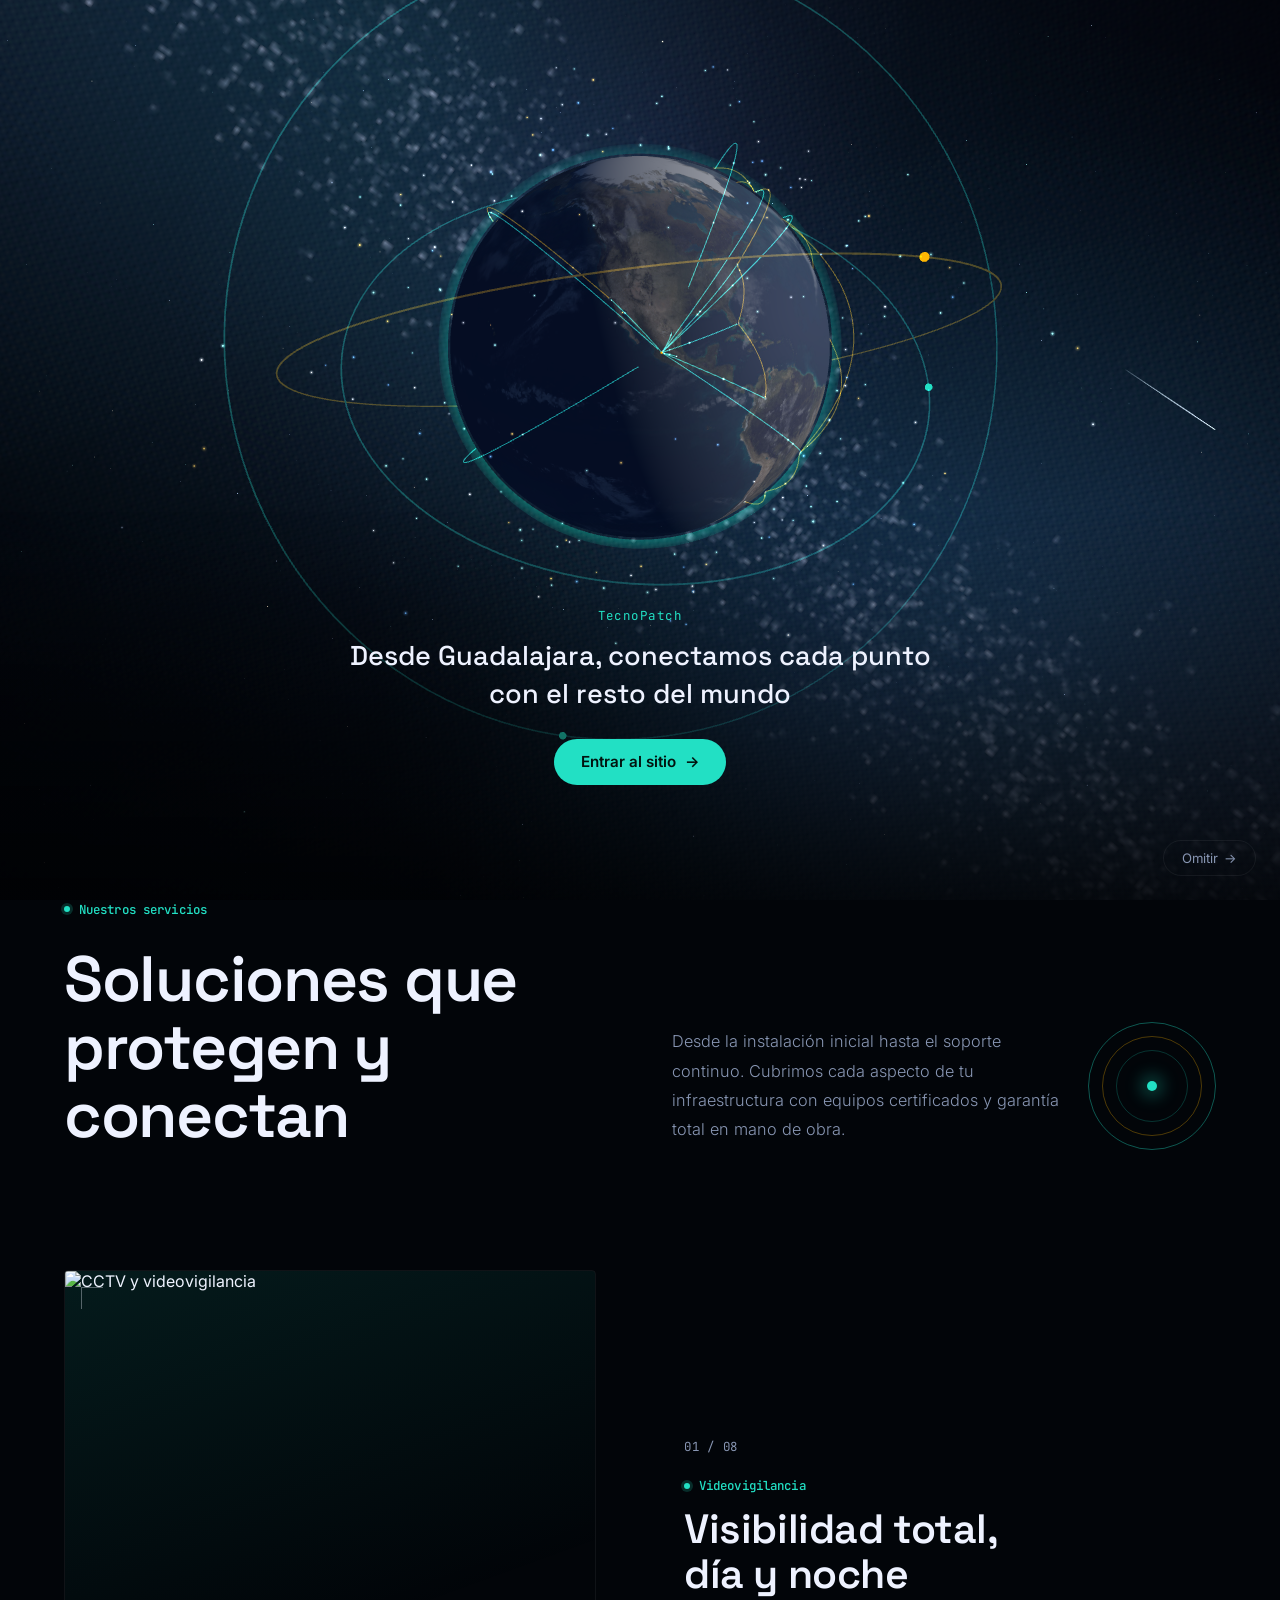
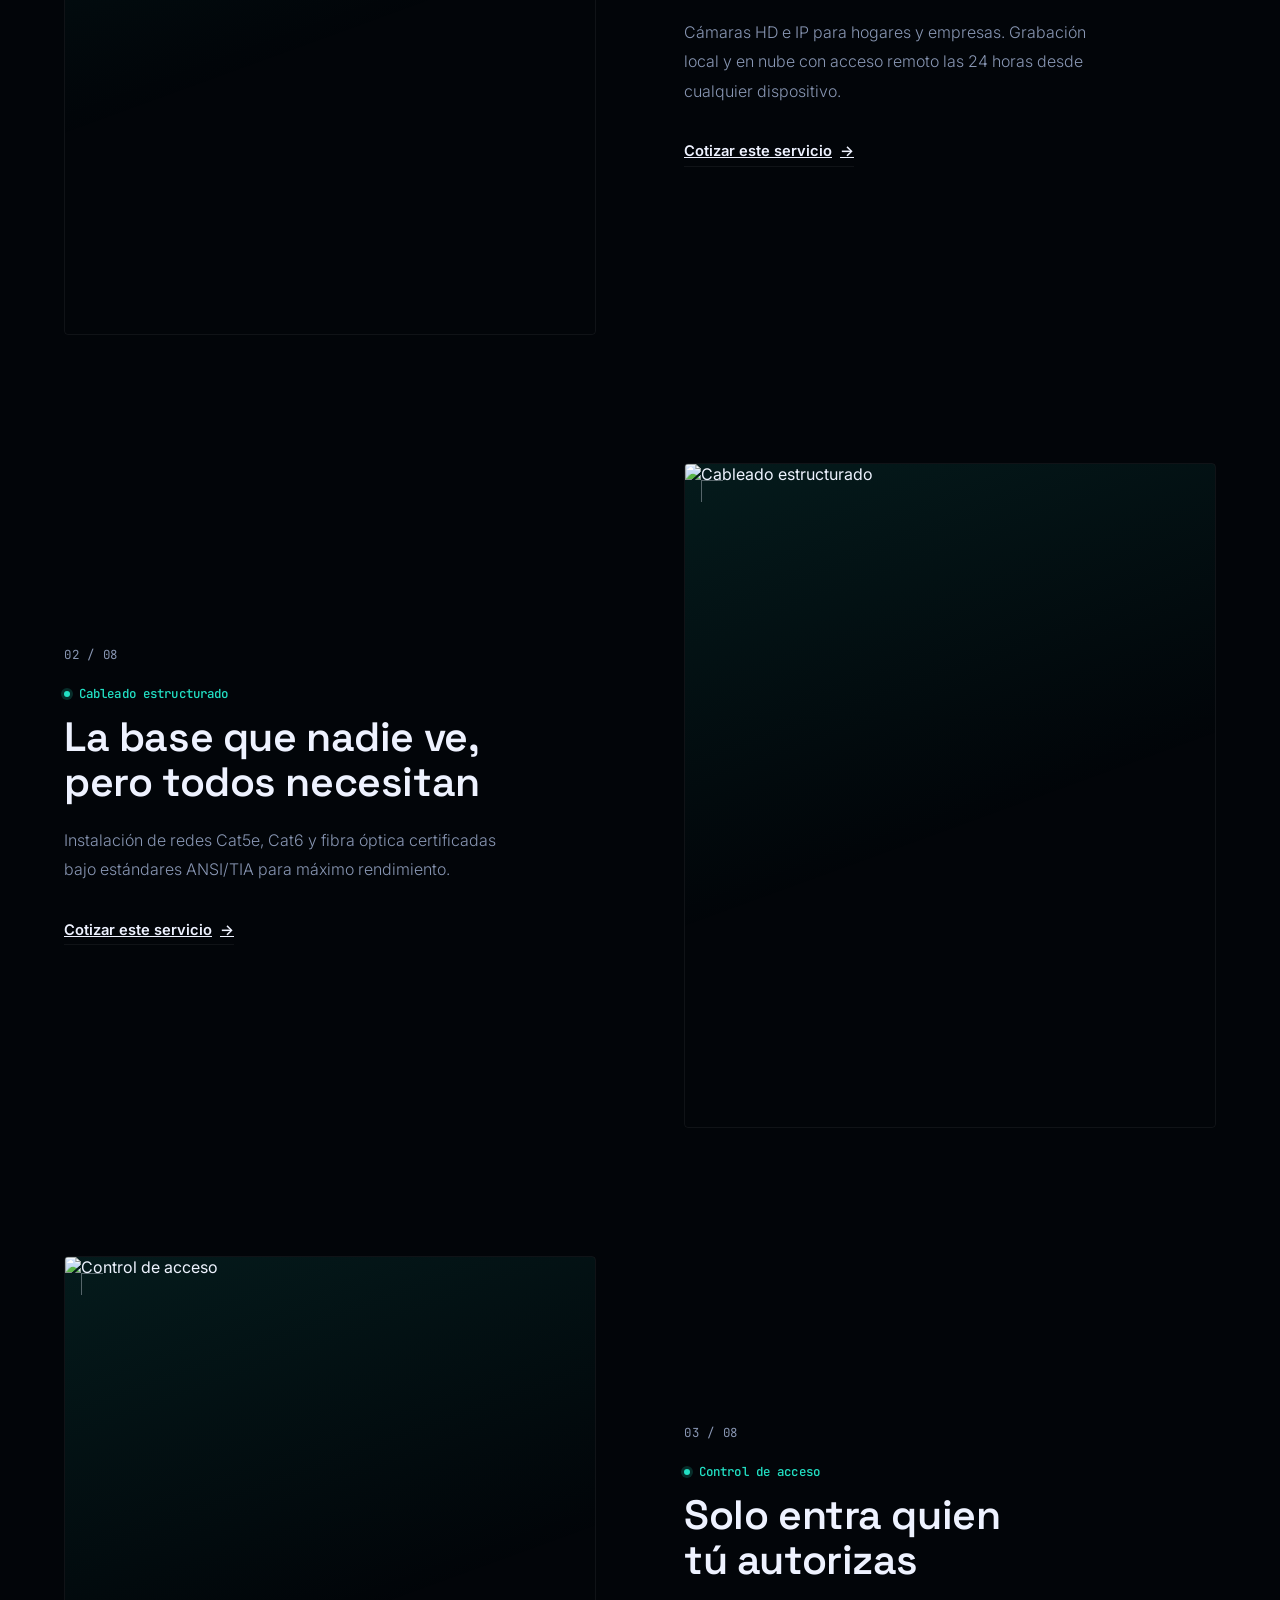
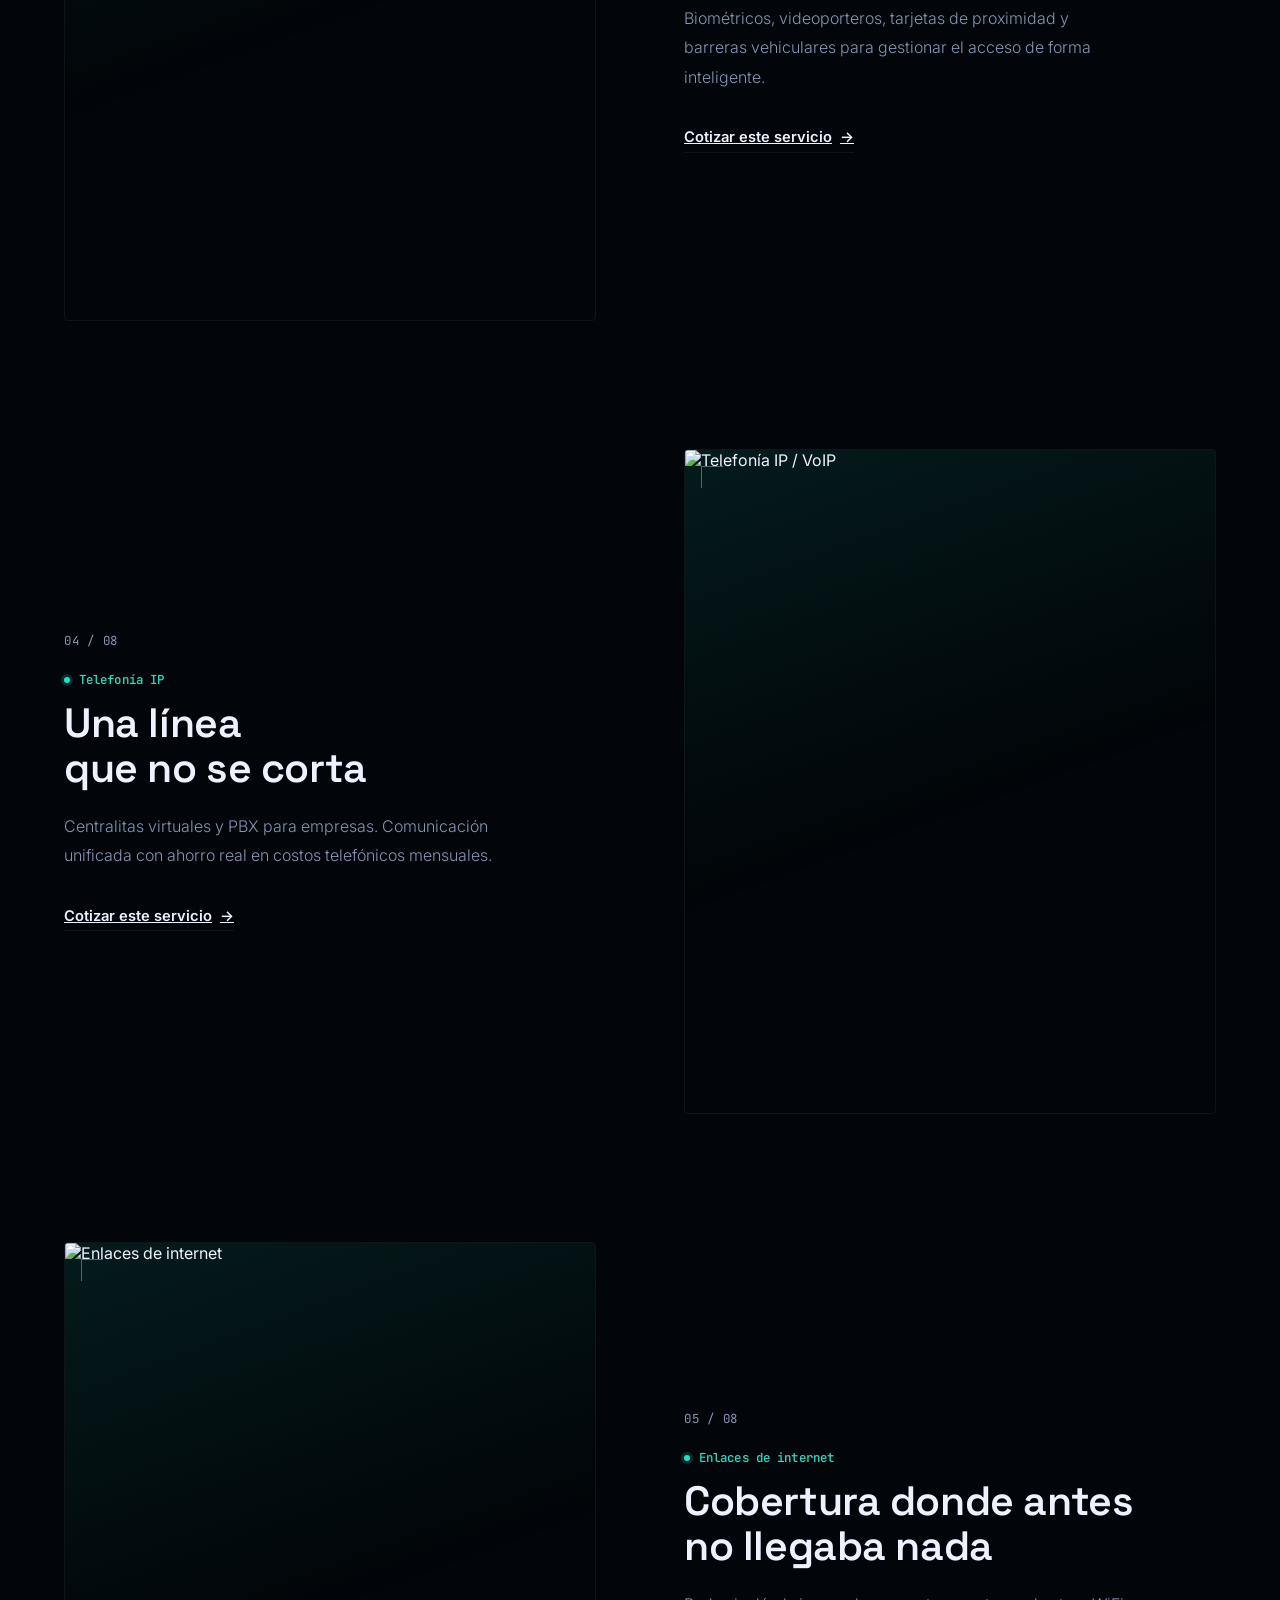
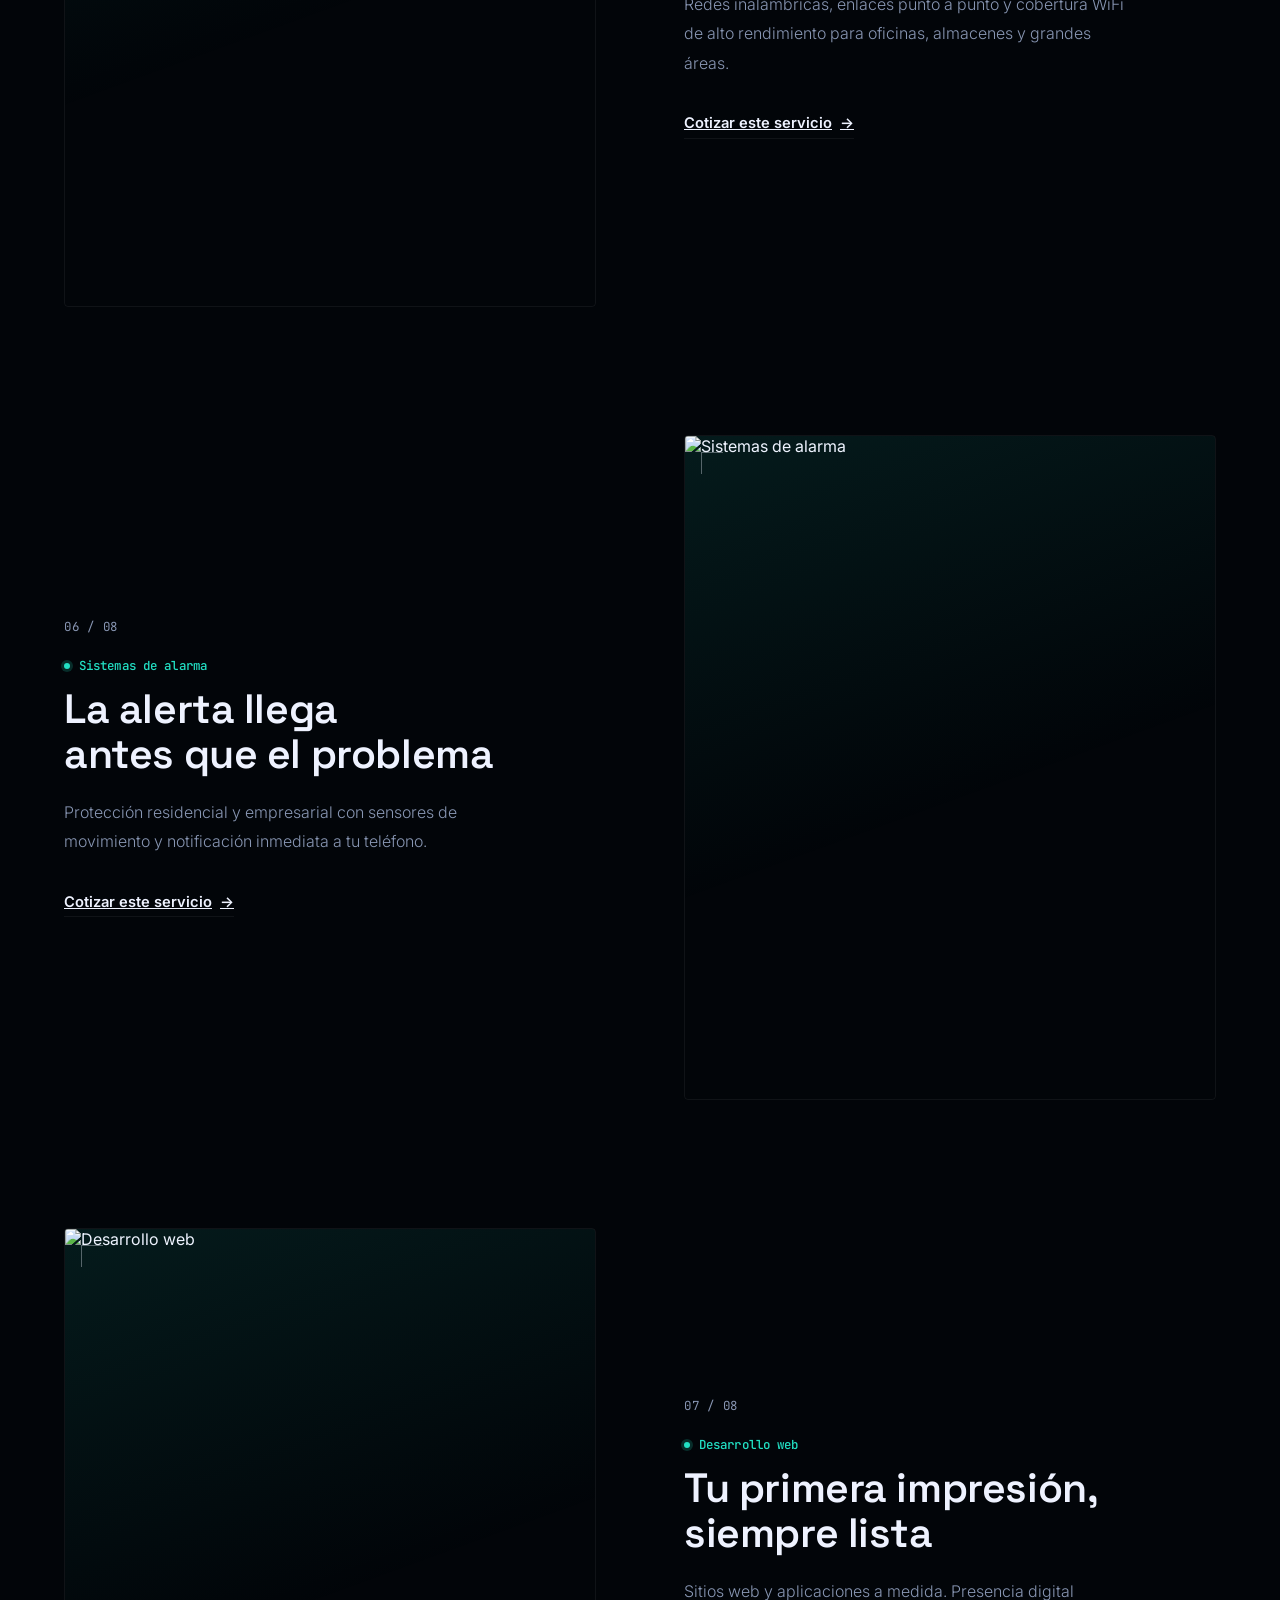
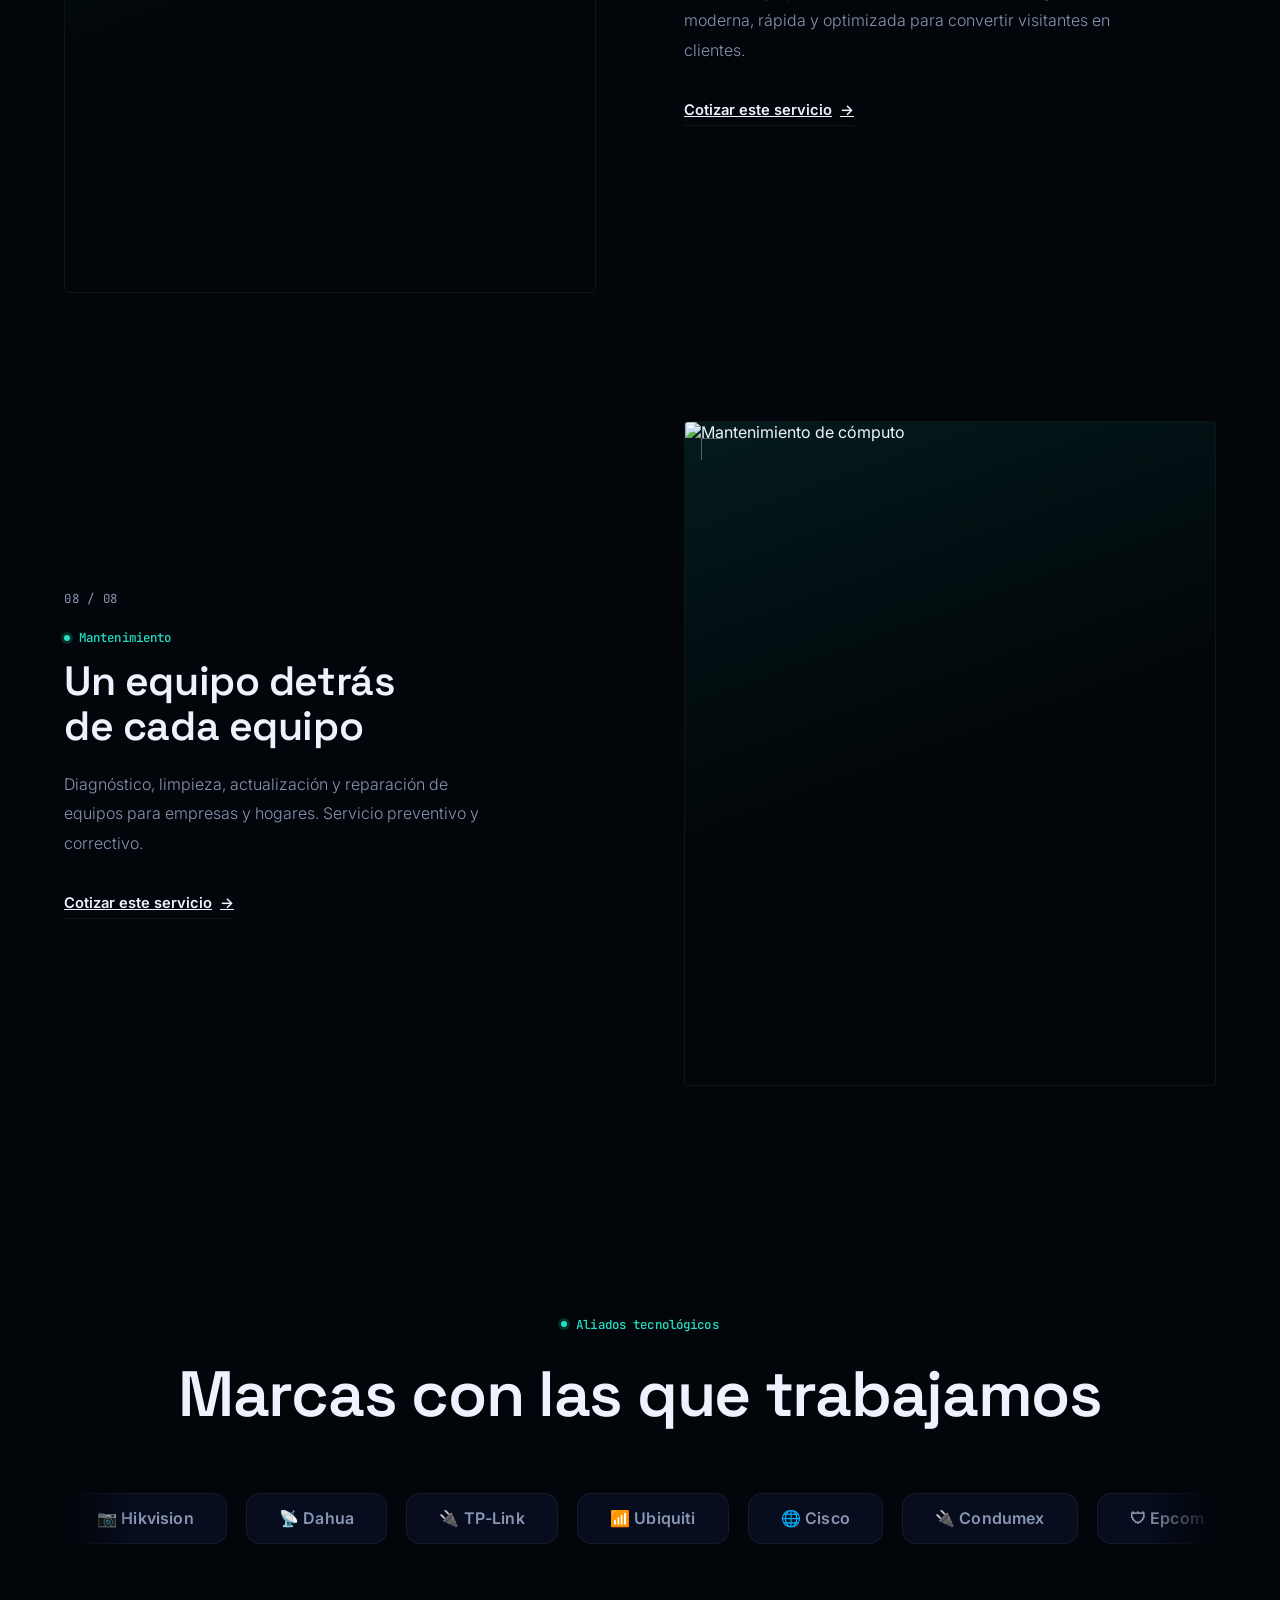
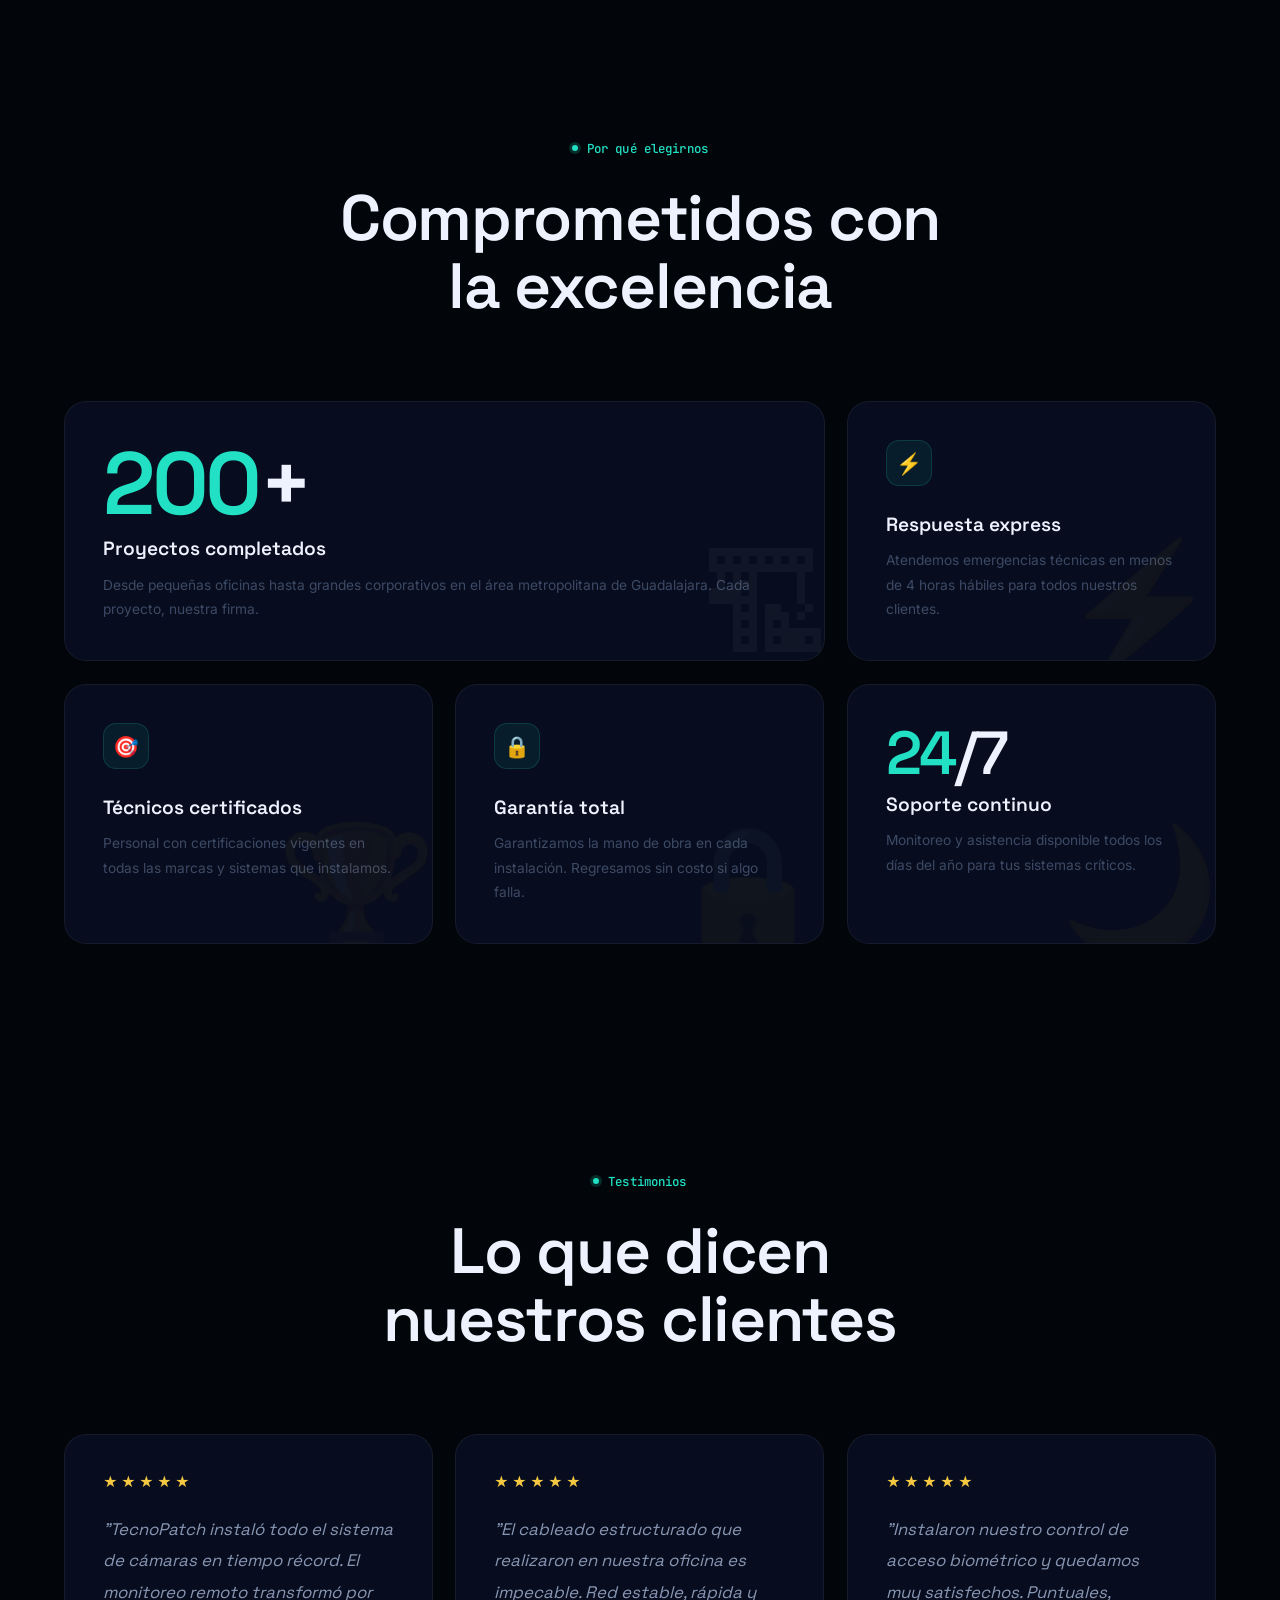
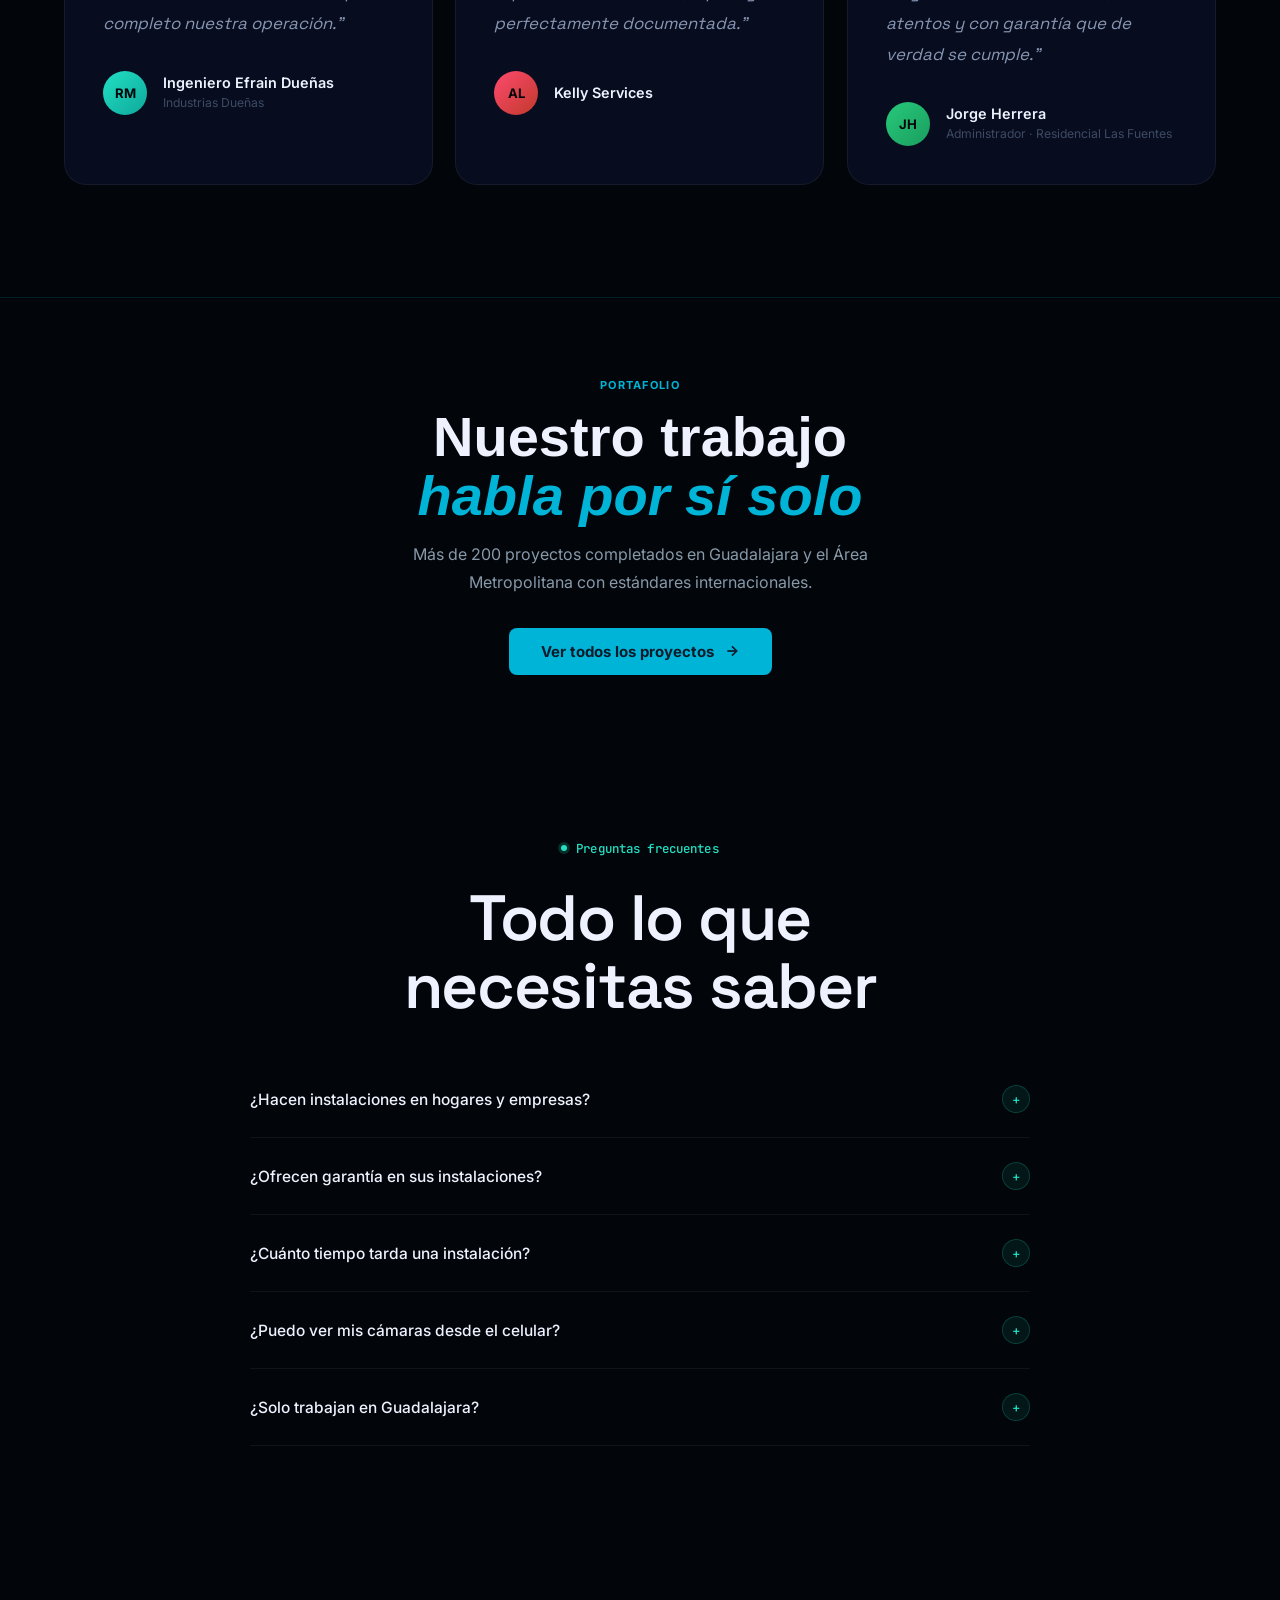
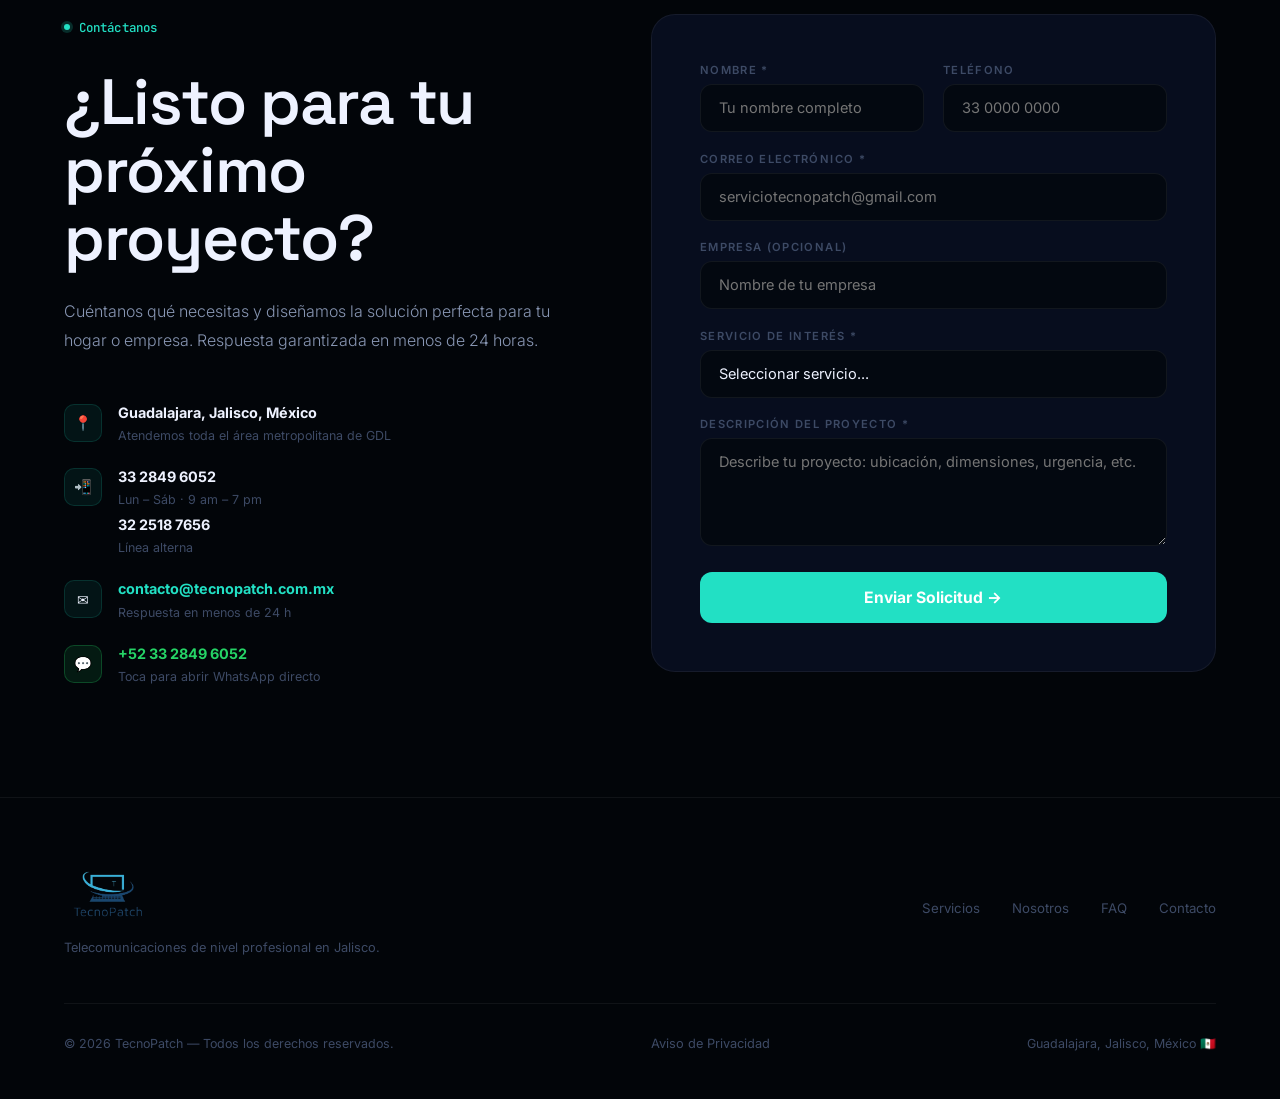
==== commit b0e3832d: "Ajustes: hero, logo, rendimiento" ====
--- a/index.html
+++ b/index.html
@@ -86,6 +86,7 @@
     <div class="ei-text">
       <span class="ei-tag">TecnoPatch</span>
       <p class="ei-line">Desde Guadalajara, conectamos cada punto con el resto del mundo</p>
+      <button type="button" class="ei-enter" id="eiEnter">Entrar al sitio <span aria-hidden="true">&rarr;</span></button>
     </div>
     <button type="button" class="ei-skip" id="eiSkip">Omitir <span aria-hidden="true">&rarr;</span></button>
   </div>
@@ -136,6 +137,8 @@
 
   <section class="hero" id="inicio">
     <picture class="hero-media" aria-hidden="true">
+      <source media="(max-width: 900px)" srcset="img/hero-telecomunicaciones-1200.webp" type="image/webp">
+      <source srcset="img/hero-telecomunicaciones.webp" type="image/webp">
       <img src="img/hero-telecomunicaciones.png" alt="" fetchpriority="high">
     </picture>
     <div class="hero-shade"></div>
@@ -150,10 +153,6 @@
       <div class="hbtns">
         <a href="#contacto" class="bw">Solicitar Cotizaci&oacute;n</a>
         <a href="#servicios" class="bg">Explorar Servicios &darr;</a>
-      </div>
-      <div class="stats" id="sr">
-        <div class="si"><span class="sn" id="c2">8+</span><span class="sl">A&ntilde;os de experiencia</span></div>
-        <div class="si"><span class="sn">24/7</span><span class="sl">Soporte t&eacute;cnico</span></div>
       </div>
     </div>
   </section>
@@ -631,8 +630,21 @@
   </a>
 
 
-  <script src="js/vendor/three.min.js"></script>
-  <script src="js/earth-intro.js"></script>
+  <script>
+    /* Three.js (~600 KB) solo se descarga si la intro 3D va a correr */
+    (function () {
+      var seen = false;
+      try { seen = sessionStorage.getItem('tpEarthIntroSeen') === '1'; } catch (e) { }
+      var rm = window.matchMedia && matchMedia('(prefers-reduced-motion: reduce)').matches;
+      function add(src, cb) {
+        var s = document.createElement('script');
+        s.src = src; s.onload = s.onerror = cb || null;
+        document.body.appendChild(s);
+      }
+      if (seen || rm) add('js/earth-intro.js');
+      else add('js/vendor/three.min.js', function () { add('js/earth-intro.js'); });
+    })();
+  </script>
   <script src="js/main.js"></script>
 </body>
 
--- a/css/style.css
+++ b/css/style.css
@@ -85,6 +85,54 @@
   line-height: 1.4;
 }
 
+.ei-enter {
+  margin-top: 1.6rem;
+  background: var(--accent);
+  color: #02130f;
+  border: 0;
+  font-family: var(--fb);
+  font-weight: 600;
+  font-size: .95rem;
+  padding: .85rem 1.7rem;
+  border-radius: 100px;
+  cursor: pointer;
+  display: inline-flex;
+  align-items: center;
+  gap: .55rem;
+  opacity: 0;
+  transform: translateY(10px);
+  pointer-events: none;
+  transition: opacity .8s var(--ease), transform .8s var(--ease), box-shadow .3s;
+}
+
+.ei-enter.vis {
+  opacity: 1;
+  transform: none;
+  pointer-events: auto;
+  animation: eiPulse 2.6s ease-in-out 1s infinite;
+}
+
+.ei-enter:hover {
+  box-shadow: 0 0 0 6px rgba(34, 224, 196, .18);
+}
+
+.ei-enter span {
+  transition: transform .3s var(--ease);
+}
+
+.ei-enter:hover span {
+  transform: translateX(4px);
+}
+
+@keyframes eiPulse {
+  0%, 100% { box-shadow: 0 0 0 0 rgba(34, 224, 196, .35); }
+  50% { box-shadow: 0 0 0 10px rgba(34, 224, 196, 0); }
+}
+
+@media (prefers-reduced-motion: reduce) {
+  .ei-enter.vis { animation: none; }
+}
+
 .ei-skip {
   position: absolute;
   right: 24px;
@@ -127,6 +175,8 @@
   --white: #0f172a;
   --dim: #4a5568;
   --muted: #94a3b8;
+  --accent: #0a8f7e;
+  --accent2: #087568;
 }
 
 body.light nav.on {
@@ -242,13 +292,13 @@
 
 /* LOGO IMG */
 .logo-img {
-  height: 42px;
+  height: 52px;
   width: auto;
   object-fit: contain
 }
 
 .logo-img-ft {
-  height: 52px;
+  height: 60px;
   width: auto;
   object-fit: contain
 }
@@ -2599,3 +2649,42 @@
     padding: 4rem 5%;
   }
 }
+
+/* AJUSTES OCT 2026: fade inferior del hero, etiquetas en modo claro, logo */
+.hero-shade,
+body.light .hero-shade {
+  background-blend-mode: normal;
+}
+
+.hero-shade::after {
+  content: "";
+  position: absolute;
+  left: 0;
+  right: 0;
+  bottom: 0;
+  height: 22%;
+  background: linear-gradient(0deg, var(--bg) 0%, transparent 100%);
+  pointer-events: none;
+}
+
+body.light .hero .sl {
+  color: #334155;
+}
+
+body.light .hero .sn {
+  color: #0f172a;
+}
+
+.logo-img {
+  height: 60px;
+}
+
+.logo-img-ft {
+  height: 68px;
+}
+
+@media (max-width: 768px) {
+  .logo-img {
+    height: 52px;
+  }
+}
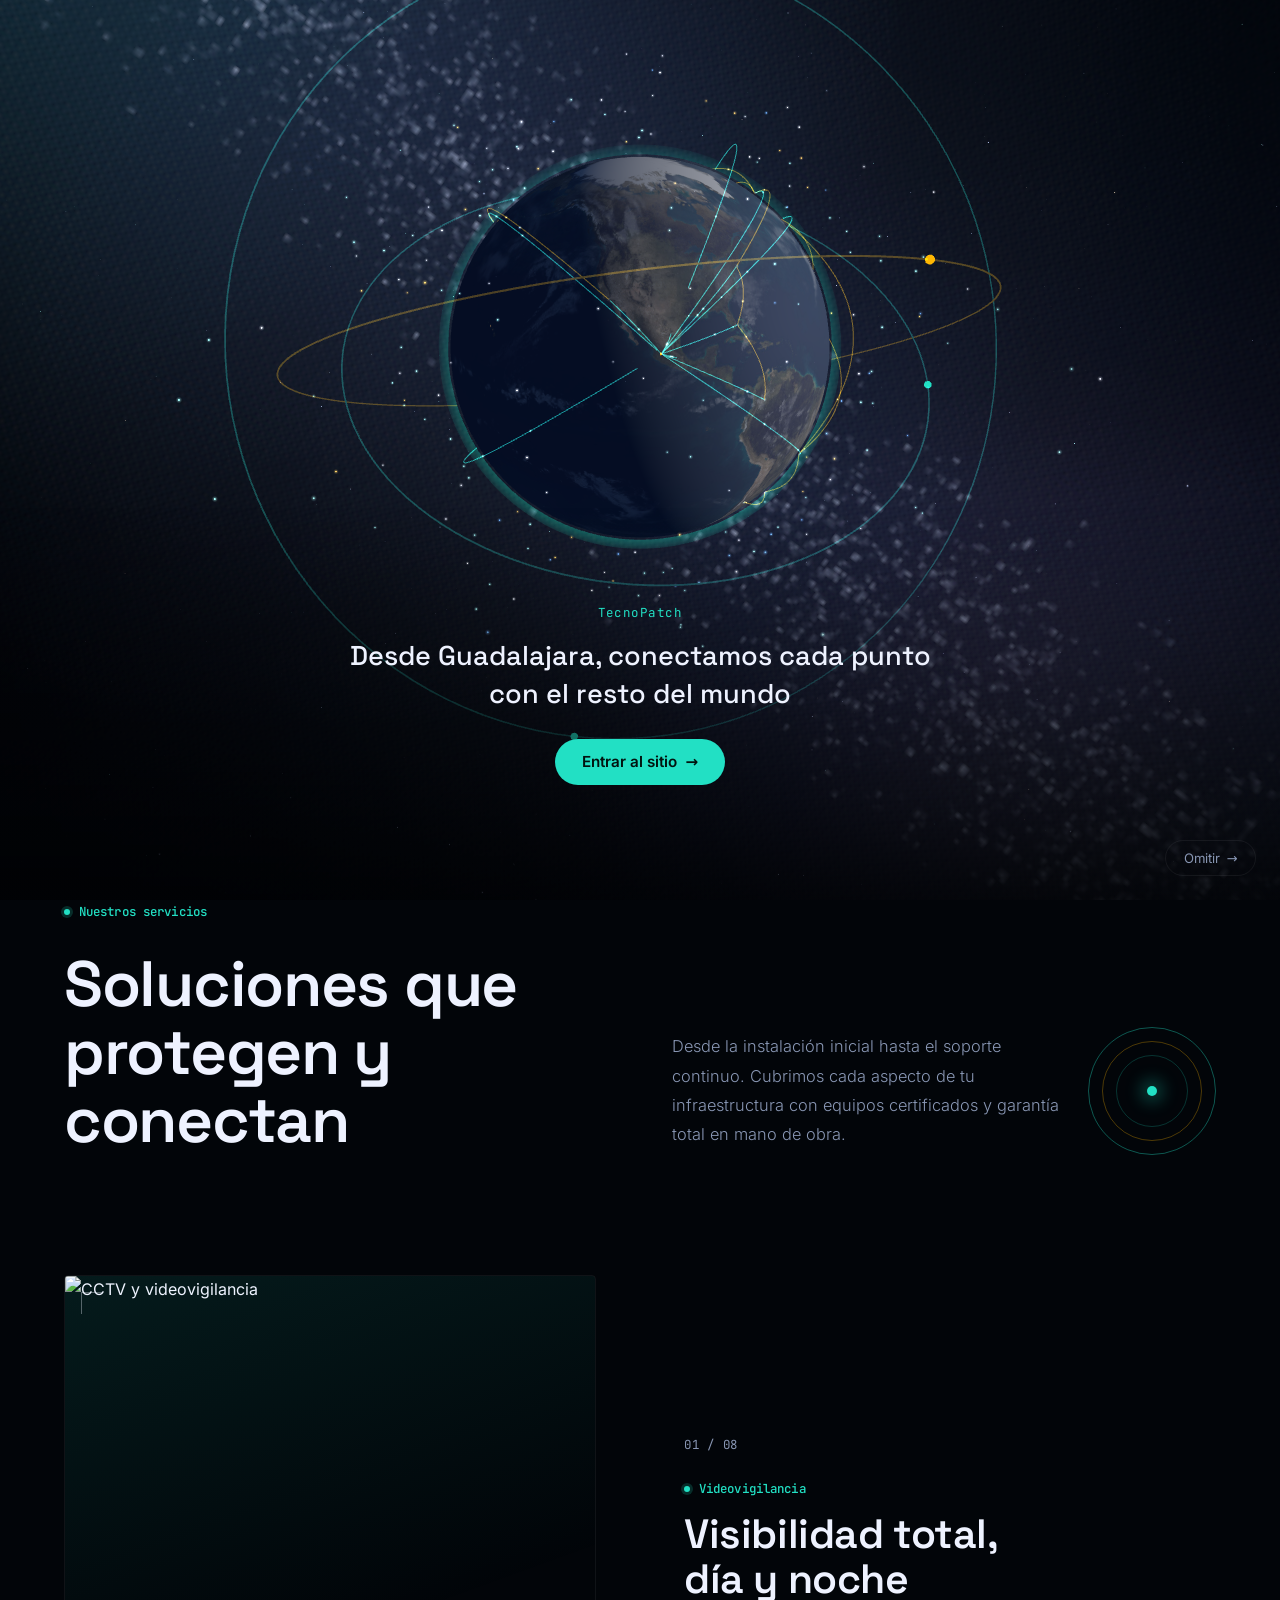
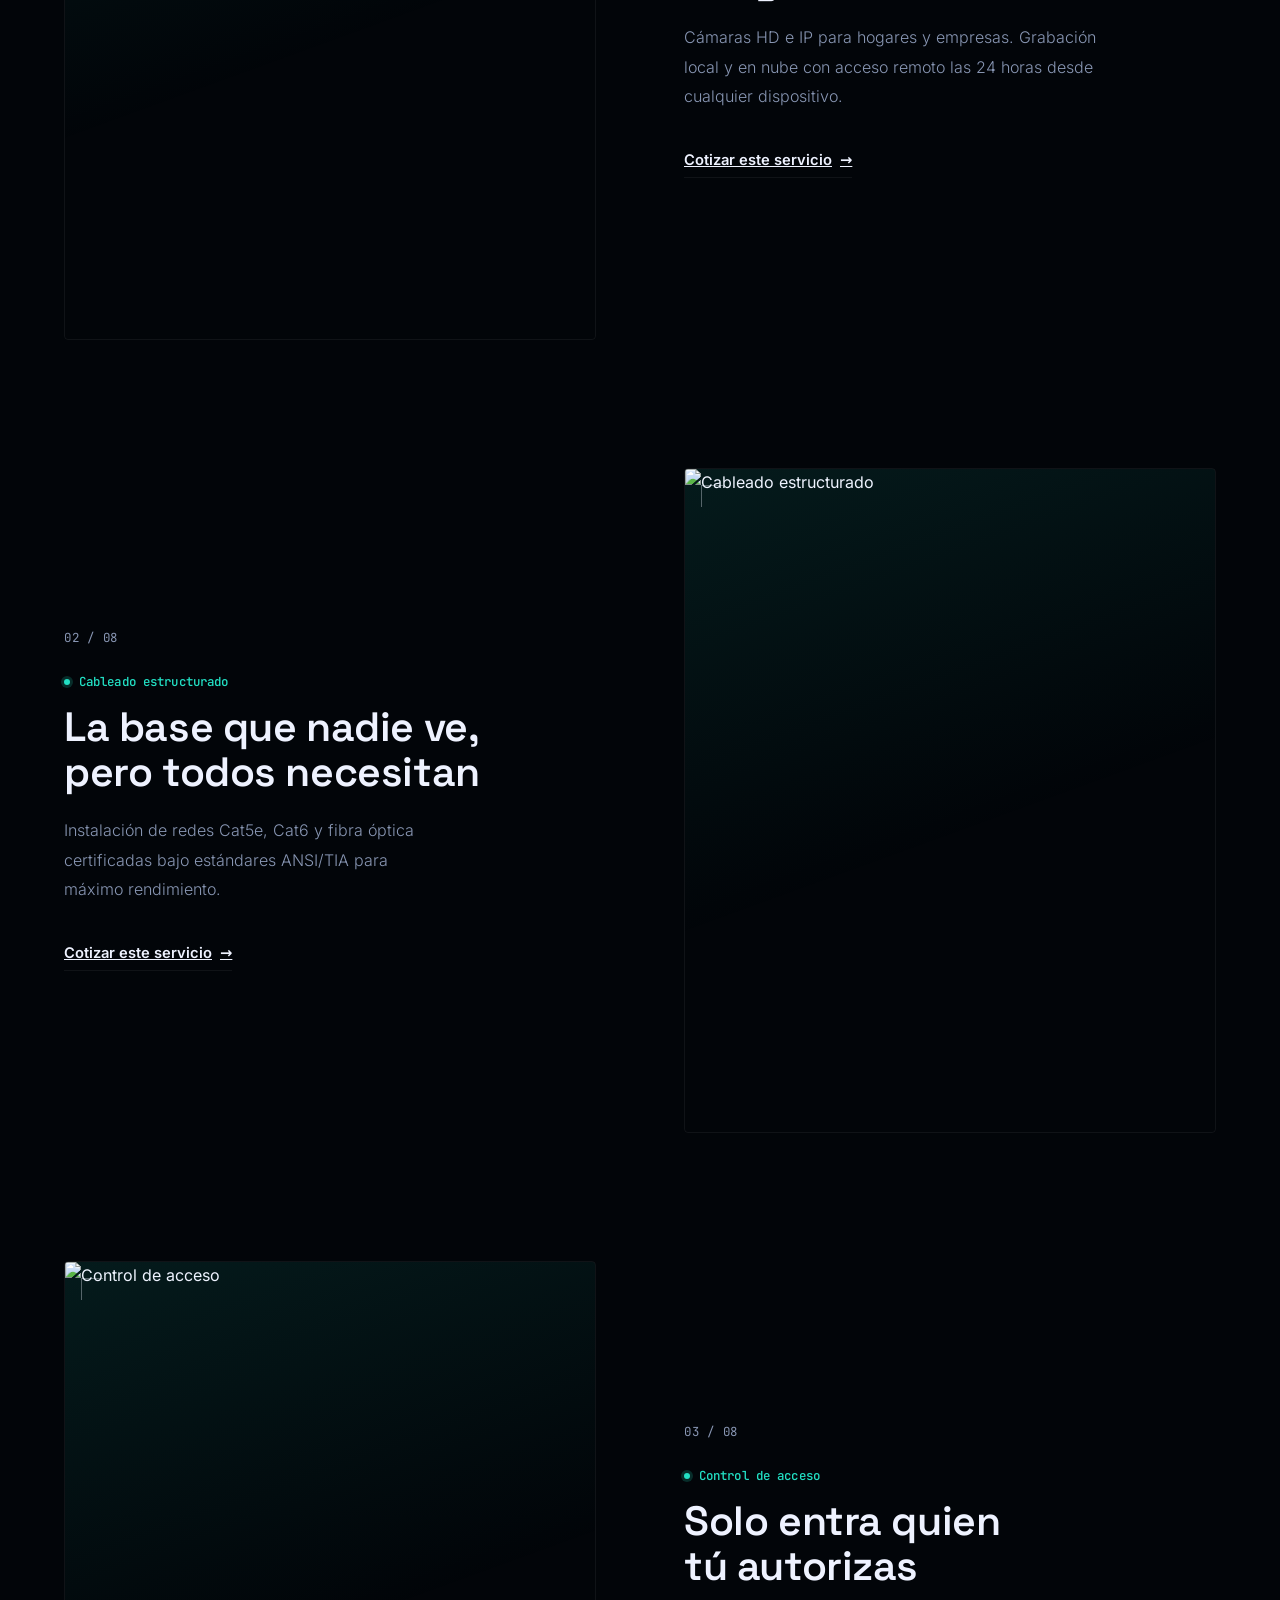
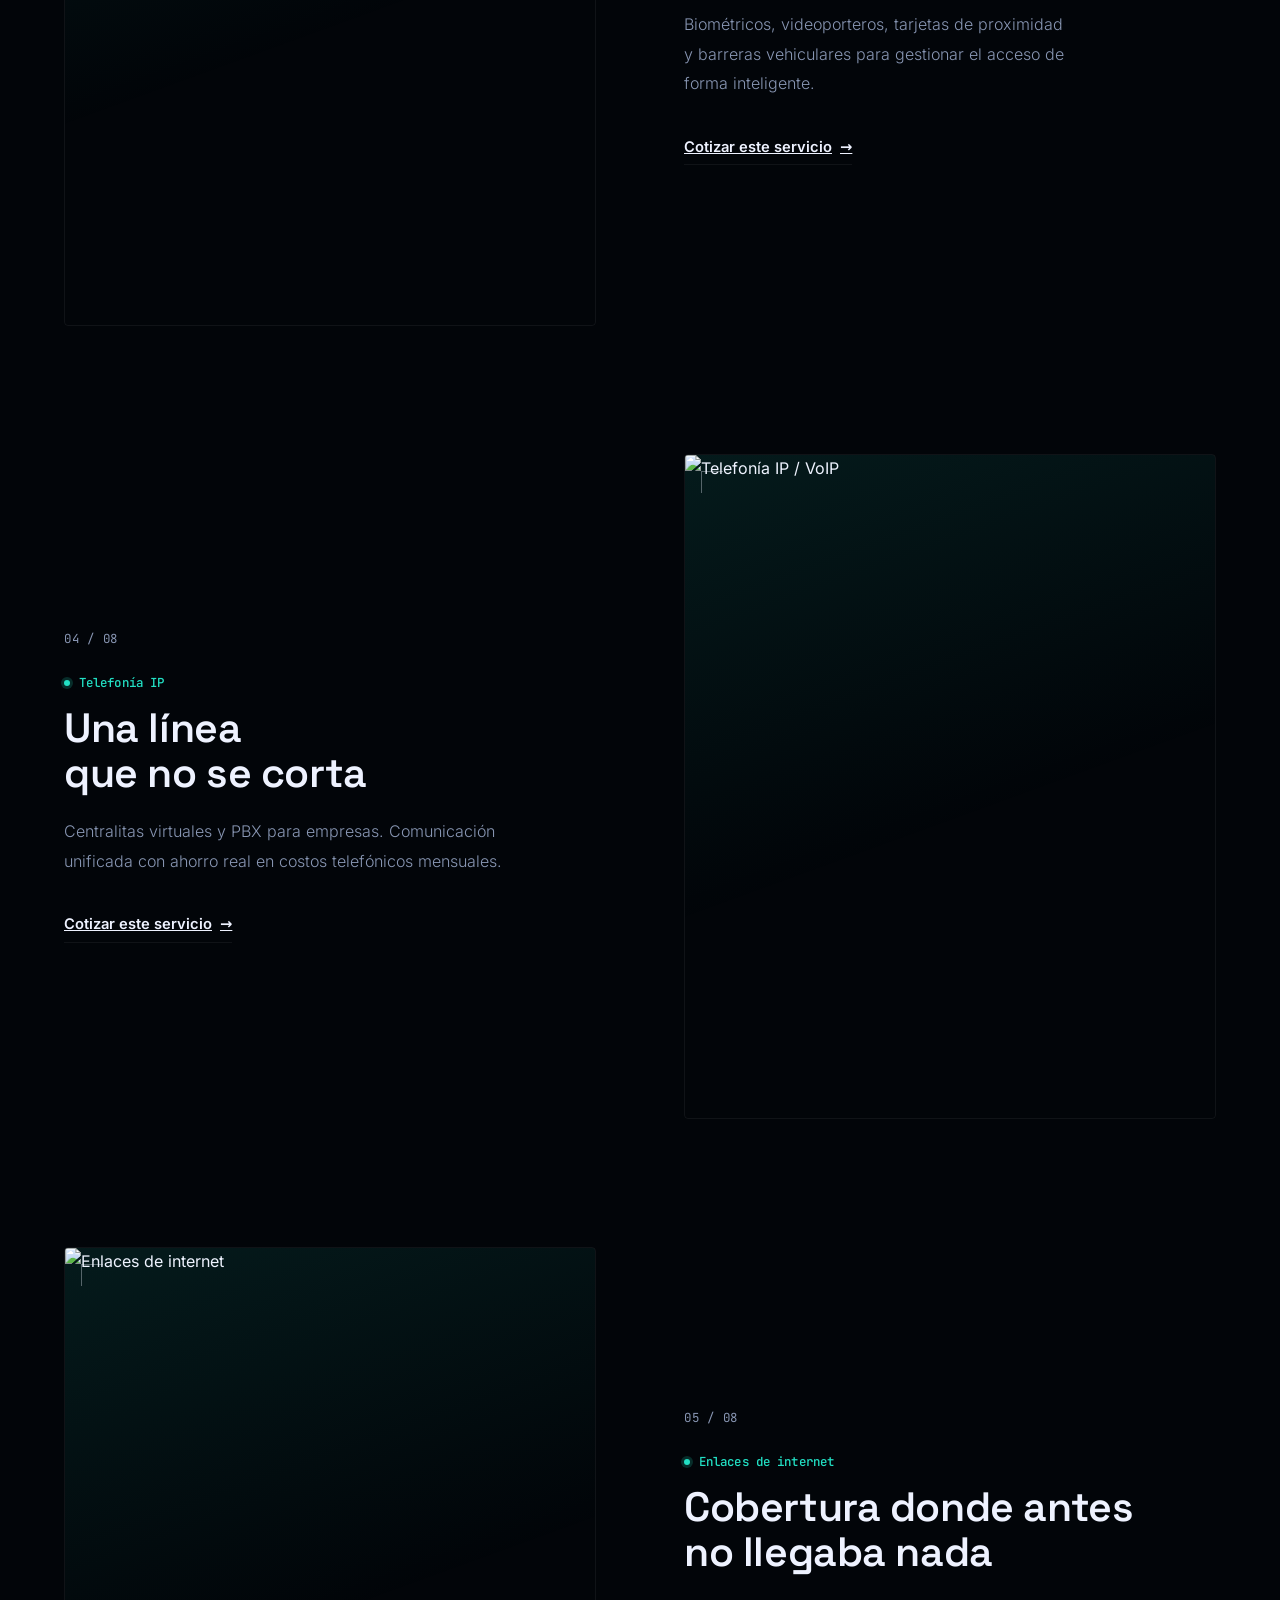
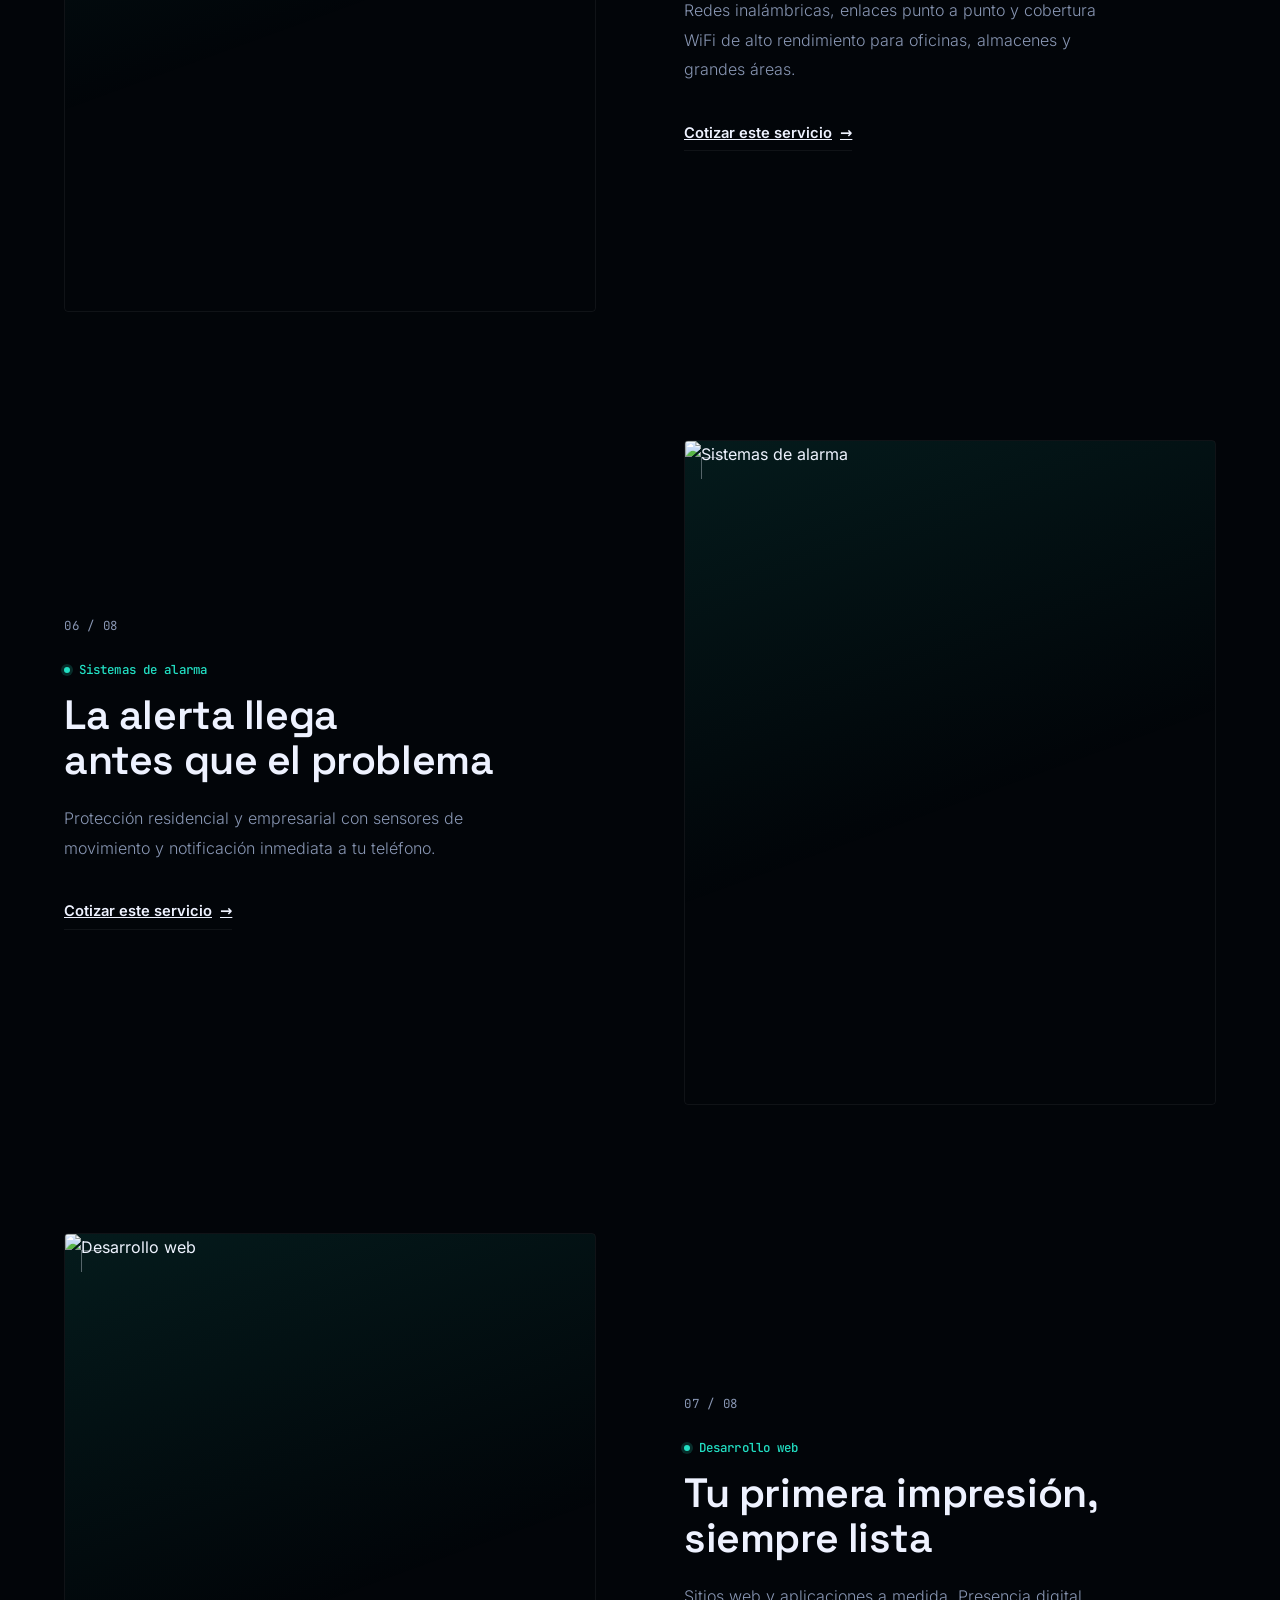
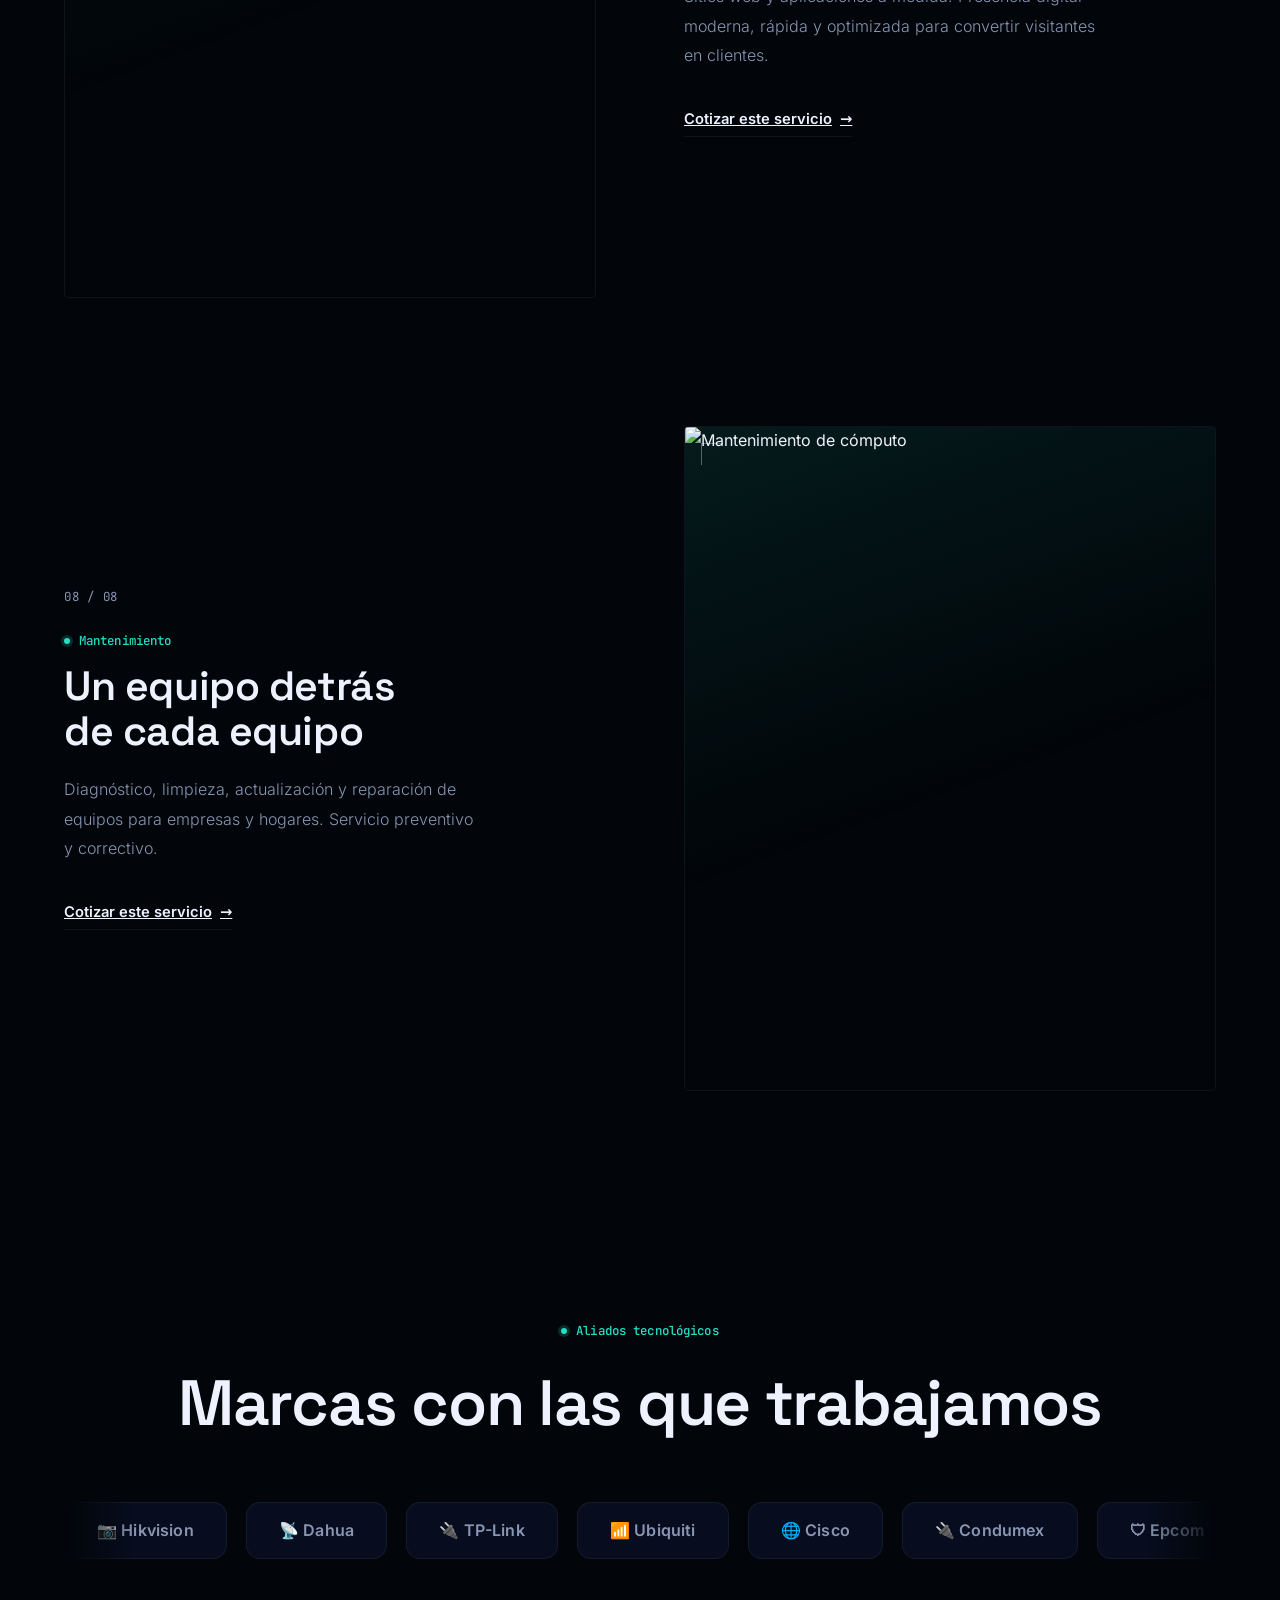
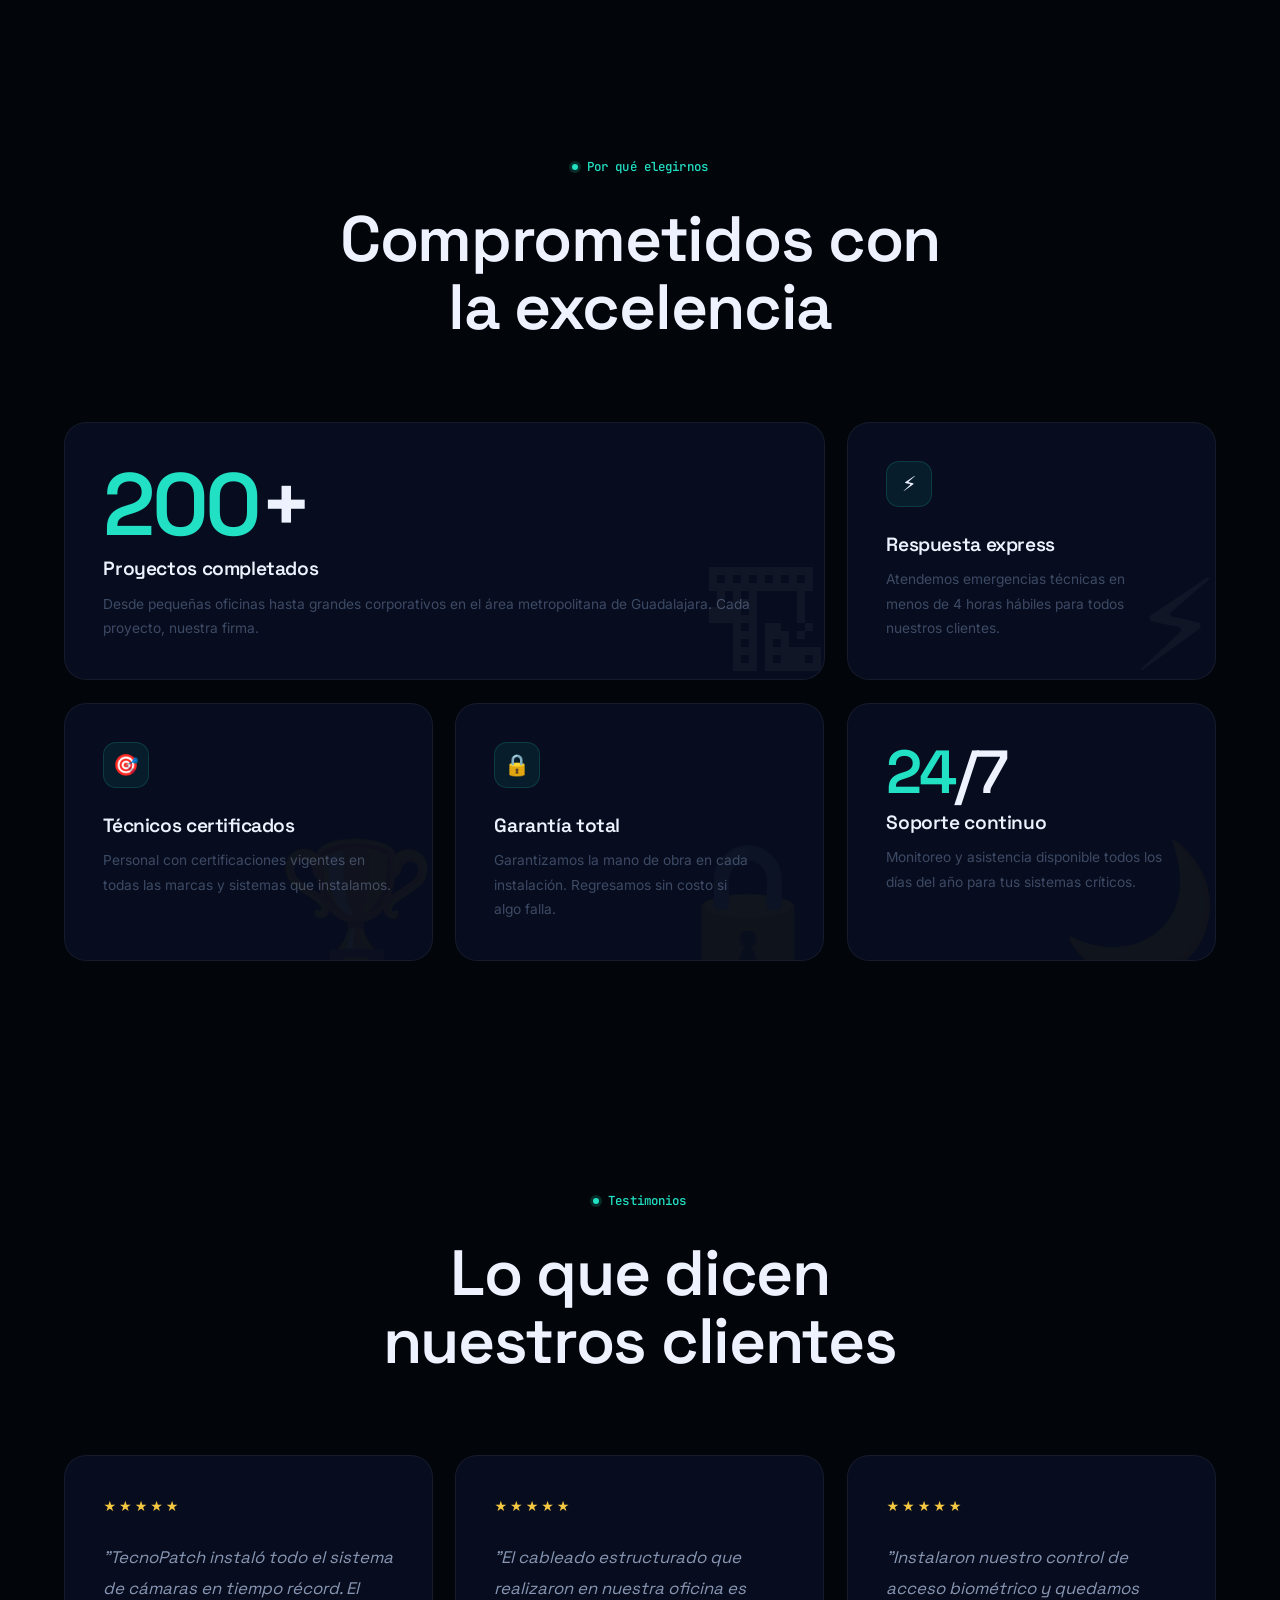
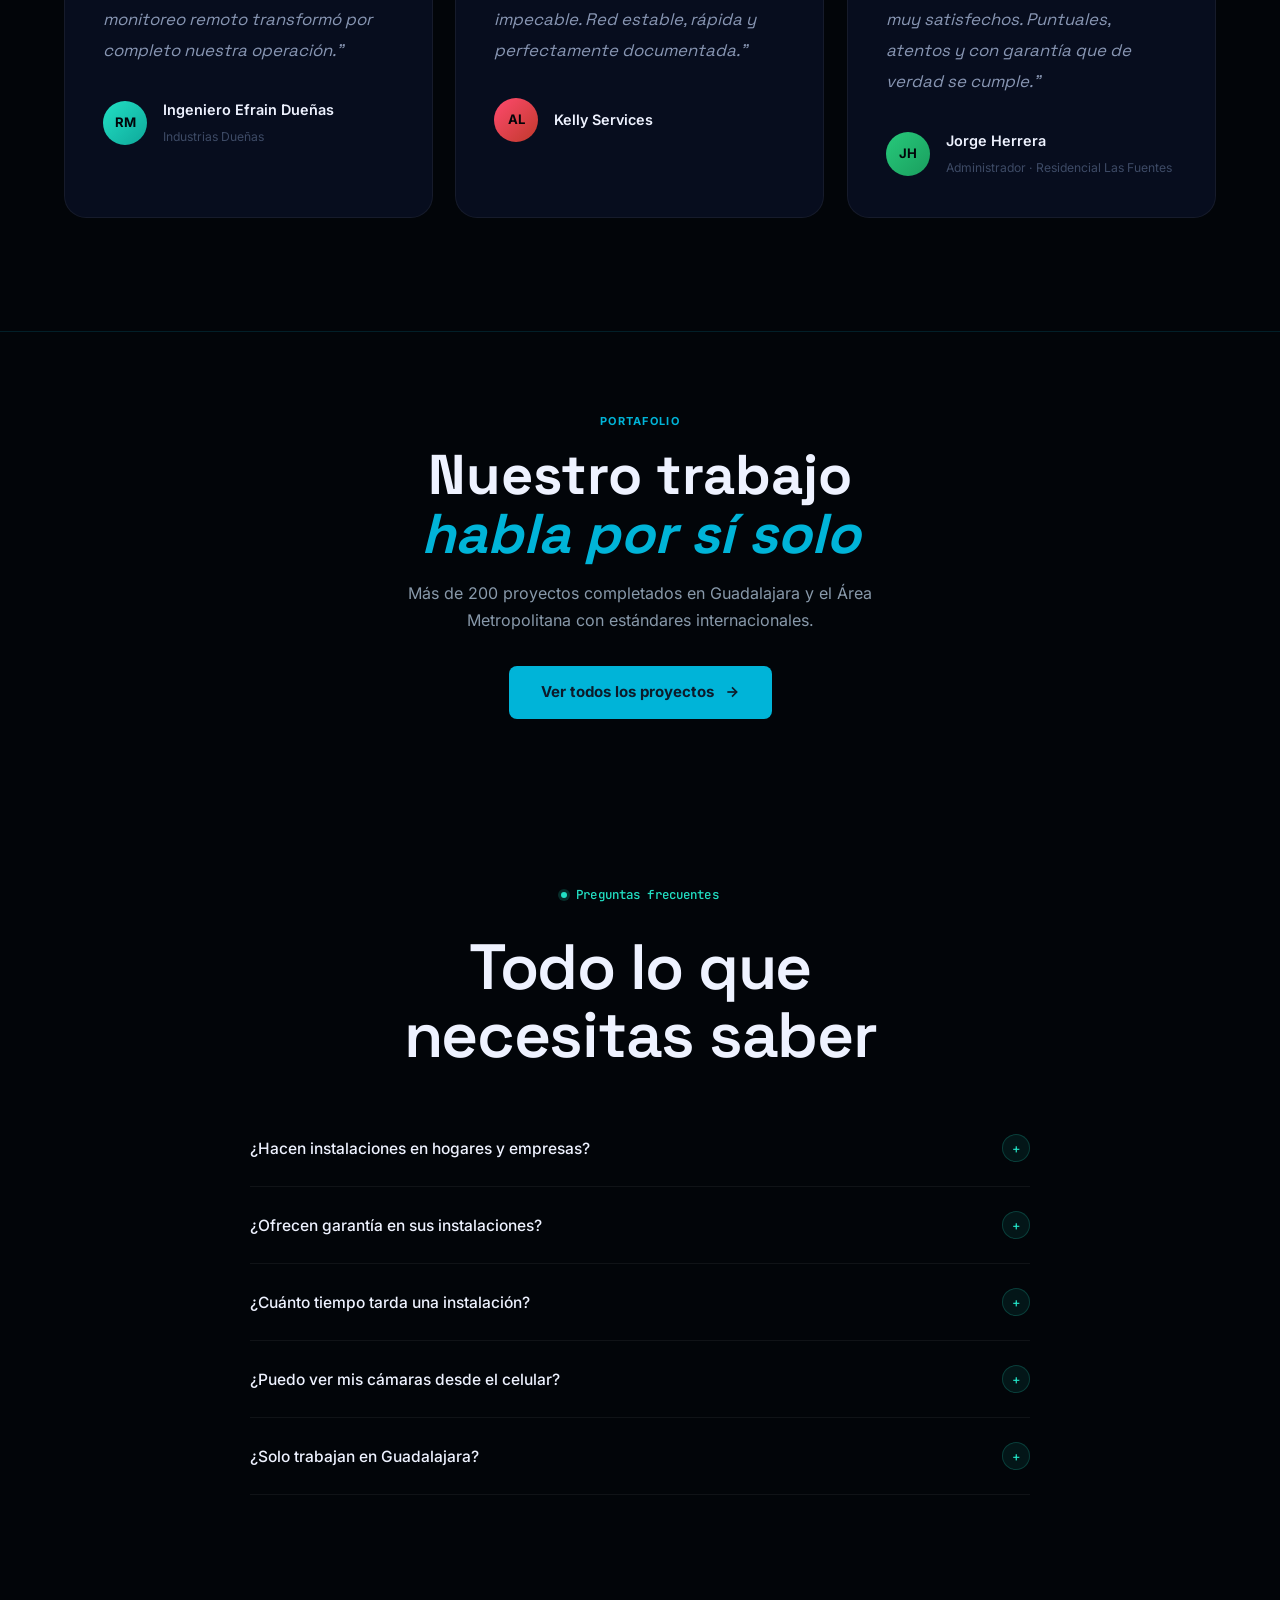
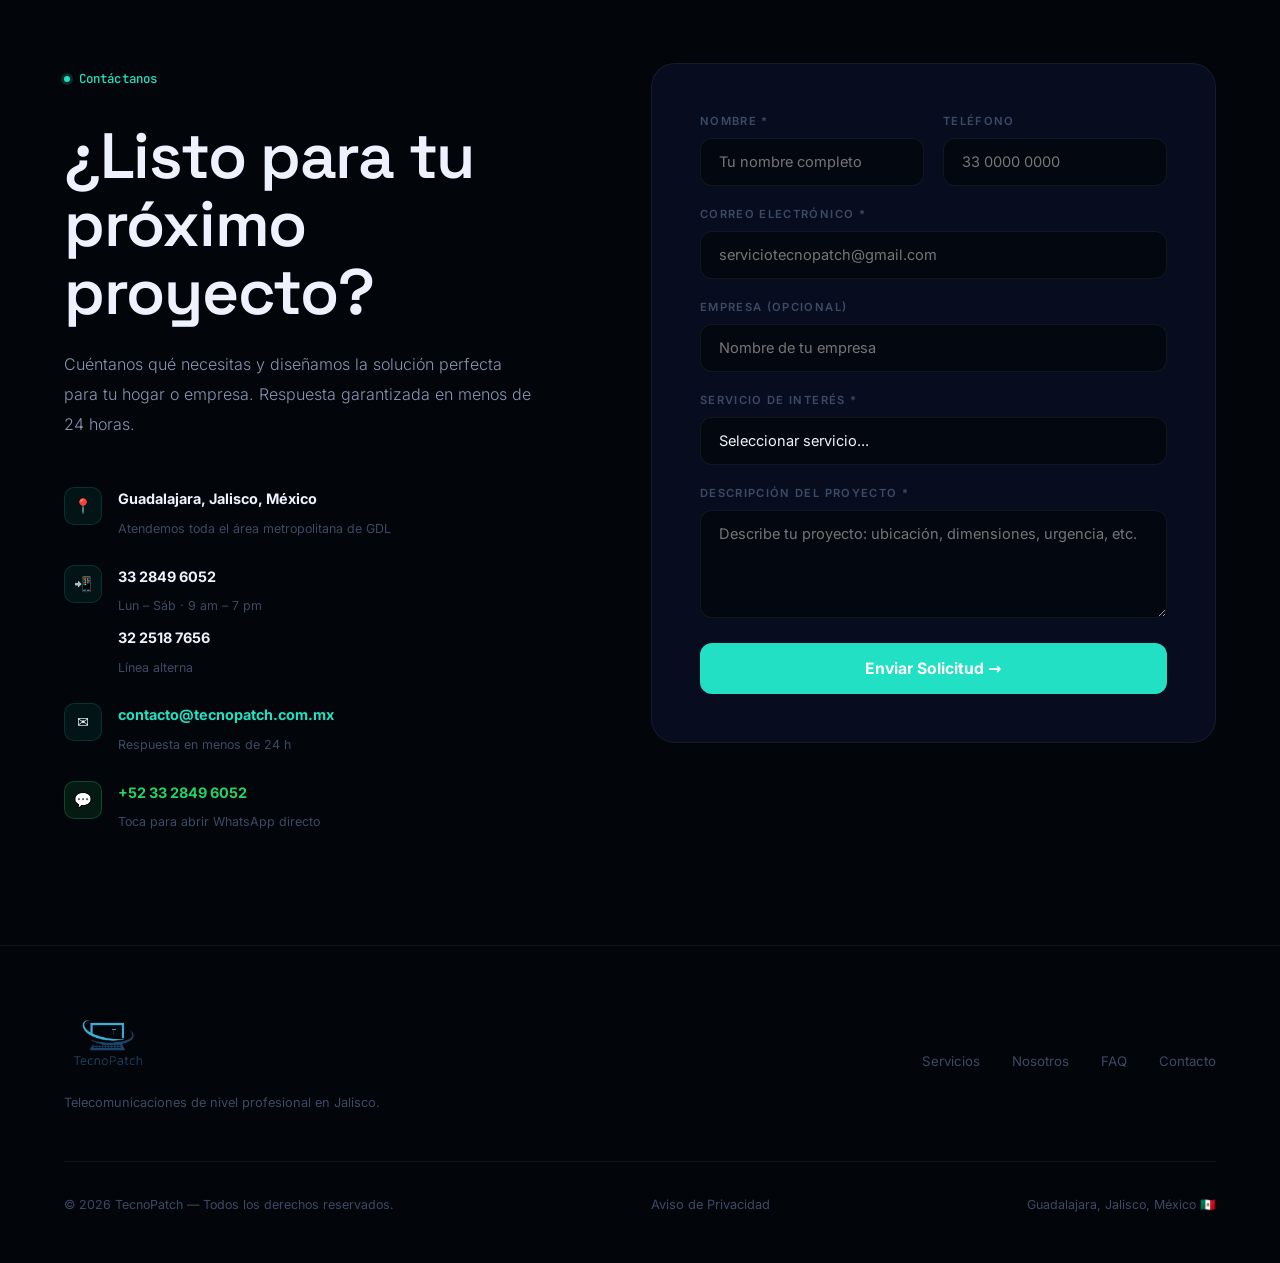
==== commit a8e5f900: "Proyectos y tipografía" ====
--- a/index.html
+++ b/index.html
@@ -37,13 +37,11 @@
   <!-- Geo -->
   <meta name="geo.region" content="MX-JAL">
   <meta name="geo.placename" content="Guadalajara, Jalisco, México">
-  <link rel="preconnect" href="https://fonts.googleapis.com">
-  <link rel="preconnect" href="https://fonts.gstatic.com" crossorigin>
   <link rel="preconnect" href="https://cdnjs.cloudflare.com">
   <link rel="preconnect" href="https://cdn.jsdelivr.net">
-  <link
-    href="https://fonts.googleapis.com/css2?family=Space+Grotesk:wght@400;500;600;700&family=Inter:wght@300;400;500;600;700&family=JetBrains+Mono:wght@400;500&display=swap"
-    rel="stylesheet">
+  <link rel="preload" href="fonts/space-grotesk-latin-wght-normal.woff2" as="font" type="font/woff2" crossorigin>
+  <link rel="preload" href="fonts/inter-latin-wght-normal.woff2" as="font" type="font/woff2" crossorigin>
+  <link rel="stylesheet" href="css/fonts.css">
   <link rel="stylesheet" href="css/style.css">
 
   <!-- Google Analytics Placeholder -->
@@ -94,7 +92,7 @@
 
   <nav id="nav">
     <a href="#" class="logo"><img
-        src="[data-uri]"
+        src="img/logo-nav.png"
         alt="TecnoPatch" class="logo-img"></a>
     <ul class="nul">
       <li><a href="#servicios">Servicios</a></li>
@@ -459,7 +457,7 @@
       Portafolio
     </p>
     <h2
-      style="font-family:'Jost',sans-serif;font-size:clamp(32px,5vw,56px);font-weight:700;letter-spacing:0;margin-bottom:16px;line-height:1.05">
+      style="font-family:var(--fd);font-size:clamp(32px,5vw,56px);font-weight:700;letter-spacing:0;margin-bottom:16px;line-height:1.05">
       Nuestro trabajo<br>
       <em style="font-style:italic;color:#00B4D8">habla por sí solo</em>
     </h2>
@@ -601,7 +599,7 @@
     <div class="ft">
       <div>
         <div style="margin-bottom:.4rem"><img
-            src="[data-uri]"
+            src="img/logo-nav.png"
             alt="TecnoPatch" class="logo-img-ft"></div>
         <p style="font-size:.8rem;color:var(--muted)">Telecomunicaciones de nivel profesional en Jalisco.</p>
       </div>
--- a/css/fonts.css
+++ b/css/fonts.css
@@ -0,0 +1,7 @@
+/* Tipografías autoalojadas (sin depender de Google Fonts) */
+@font-face{font-family:'Space Grotesk';font-style:normal;font-weight:300 700;font-display:swap;src:url(../fonts/space-grotesk-latin-wght-normal.woff2) format('woff2-variations'),url(../fonts/space-grotesk-latin-wght-normal.woff2) format('woff2');unicode-range:U+0000-00FF,U+0131,U+0152-0153,U+02BB-02BC,U+02C6,U+02DA,U+02DC,U+0304,U+0308,U+0329,U+2000-206F,U+20AC,U+2122,U+2191,U+2193,U+2212,U+2215,U+FEFF,U+FFFD}
+@font-face{font-family:'Space Grotesk';font-style:normal;font-weight:300 700;font-display:swap;src:url(../fonts/space-grotesk-latin-ext-wght-normal.woff2) format('woff2');unicode-range:U+0100-02BA,U+02BD-02C5,U+02C7-02CC,U+02CE-02D7,U+02DD-02FF,U+0304,U+0308,U+0329,U+1D00-1DBF,U+1E00-1E9F,U+1EF2-1EFF,U+2020,U+20A0-20AB,U+20AD-20C0,U+2113,U+2C60-2C7F,U+A720-A7FF}
+@font-face{font-family:'Inter';font-style:normal;font-weight:100 900;font-display:swap;src:url(../fonts/inter-latin-wght-normal.woff2) format('woff2');unicode-range:U+0000-00FF,U+0131,U+0152-0153,U+02BB-02BC,U+02C6,U+02DA,U+02DC,U+0304,U+0308,U+0329,U+2000-206F,U+20AC,U+2122,U+2191,U+2193,U+2212,U+2215,U+FEFF,U+FFFD}
+@font-face{font-family:'Inter';font-style:normal;font-weight:100 900;font-display:swap;src:url(../fonts/inter-latin-ext-wght-normal.woff2) format('woff2');unicode-range:U+0100-02BA,U+02BD-02C5,U+02C7-02CC,U+02CE-02D7,U+02DD-02FF,U+0304,U+0308,U+0329,U+1D00-1DBF,U+1E00-1E9F,U+1EF2-1EFF,U+2020,U+20A0-20AB,U+20AD-20C0,U+2113,U+2C60-2C7F,U+A720-A7FF}
+@font-face{font-family:'JetBrains Mono';font-style:normal;font-weight:100 800;font-display:swap;src:url(../fonts/jetbrains-mono-latin-wght-normal.woff2) format('woff2');unicode-range:U+0000-00FF,U+0131,U+0152-0153,U+02BB-02BC,U+02C6,U+02DA,U+02DC,U+0304,U+0308,U+0329,U+2000-206F,U+20AC,U+2122,U+2191,U+2193,U+2212,U+2215,U+FEFF,U+FFFD}
+@font-face{font-family:'JetBrains Mono';font-style:normal;font-weight:100 800;font-display:swap;src:url(../fonts/jetbrains-mono-latin-ext-wght-normal.woff2) format('woff2');unicode-range:U+0100-02BA,U+02BD-02C5,U+02C7-02CC,U+02CE-02D7,U+02DD-02FF,U+0304,U+0308,U+0329,U+1D00-1DBF,U+1E00-1E9F,U+1EF2-1EFF,U+2020,U+20A0-20AB,U+20AD-20C0,U+2113,U+2C60-2C7F,U+A720-A7FF}
--- a/css/style.css
+++ b/css/style.css
@@ -13,8 +13,8 @@
   --white: #eef2ff;
   --dim: #8896b3;
   --muted: #3d4a65;
-  --fd: 'Space Grotesk', 'Jost', sans-serif;
-  --fb: 'Inter', 'Jost', sans-serif;
+  --fd: 'Space Grotesk', system-ui, -apple-system, 'Segoe UI', sans-serif;
+  --fb: 'Inter', system-ui, -apple-system, 'Segoe UI', sans-serif;
   --fm: 'JetBrains Mono', ui-monospace, monospace;
   --ease: cubic-bezier(.16, 1, .3, 1);
   --easeb: cubic-bezier(.34, 1.56, .64, 1);
@@ -2688,3 +2688,27 @@
     height: 52px;
   }
 }
+
+/* TIPOGRAFIA UNIFICADA (todas las paginas)
+   Titulos: Space Grotesk · Texto: Inter · Datos/etiquetas: JetBrains Mono */
+html { -webkit-text-size-adjust: 100%; }
+body {
+  font-family: var(--fb);
+  font-size: 1rem;
+  line-height: 1.65;
+  font-feature-settings: "kern", "liga", "calt";
+  text-rendering: optimizeLegibility;
+  -webkit-font-smoothing: antialiased;
+}
+h1, h2, h3, h4 {
+  font-family: var(--fd);
+  font-weight: 600;
+  letter-spacing: -.02em;
+  line-height: 1.08;
+  text-wrap: balance;
+}
+h1 { letter-spacing: -.03em; }
+h3, h4 { line-height: 1.2; }
+p, li { text-wrap: pretty; }
+button, input, select, textarea { font-family: var(--fb); }
+code, kbd, .mono { font-family: var(--fm); }
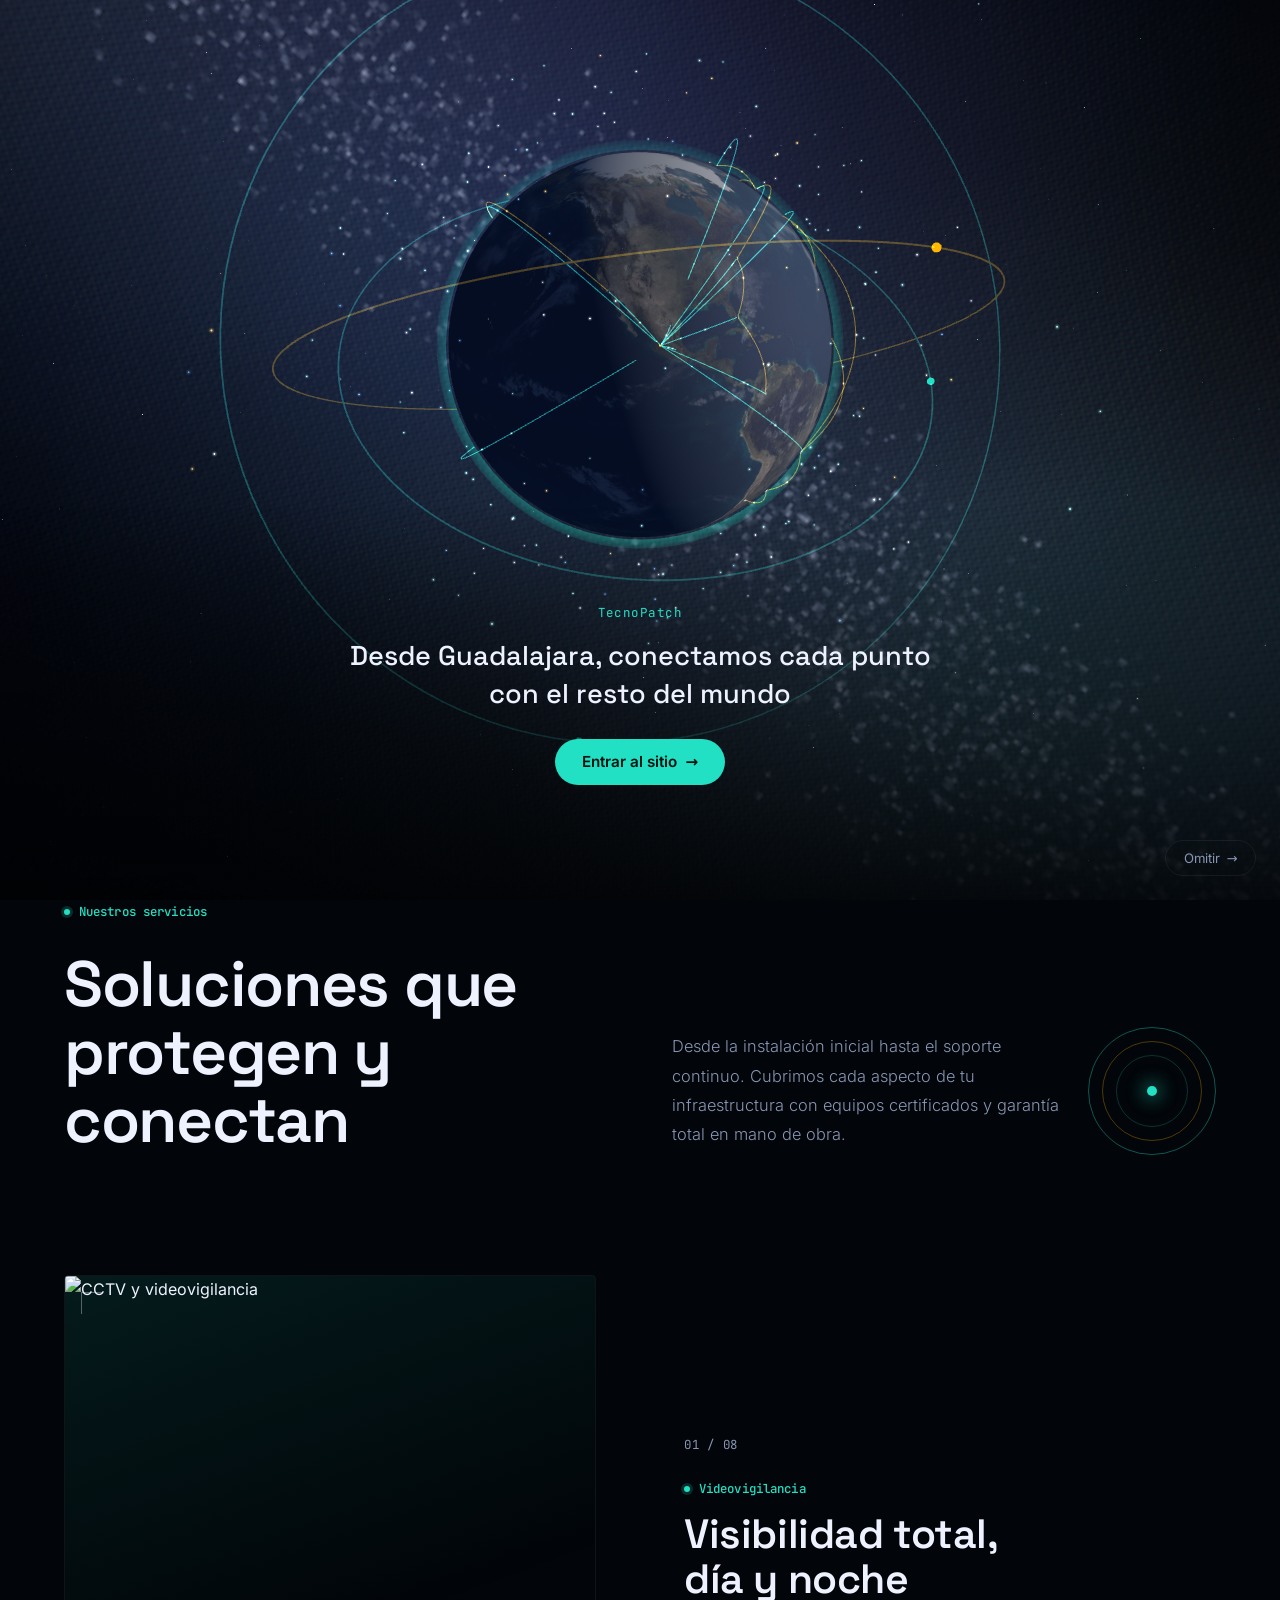
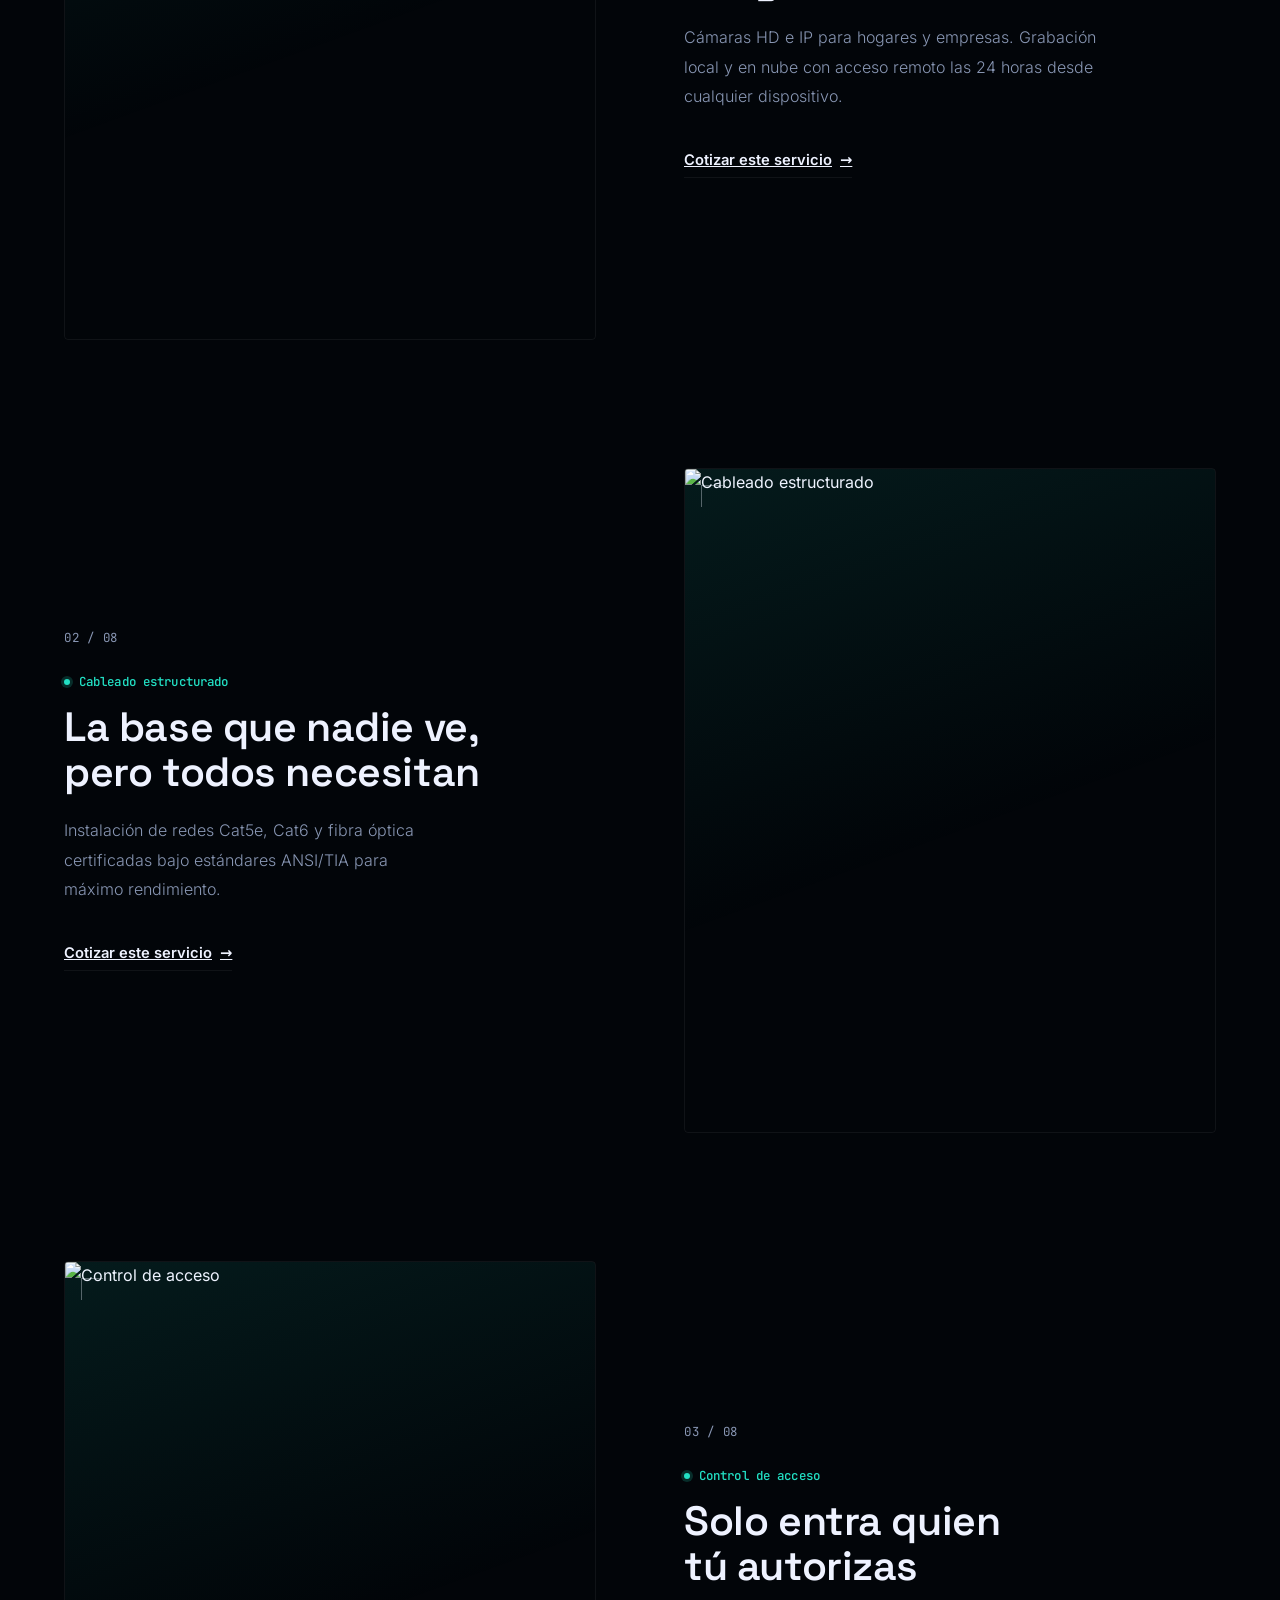
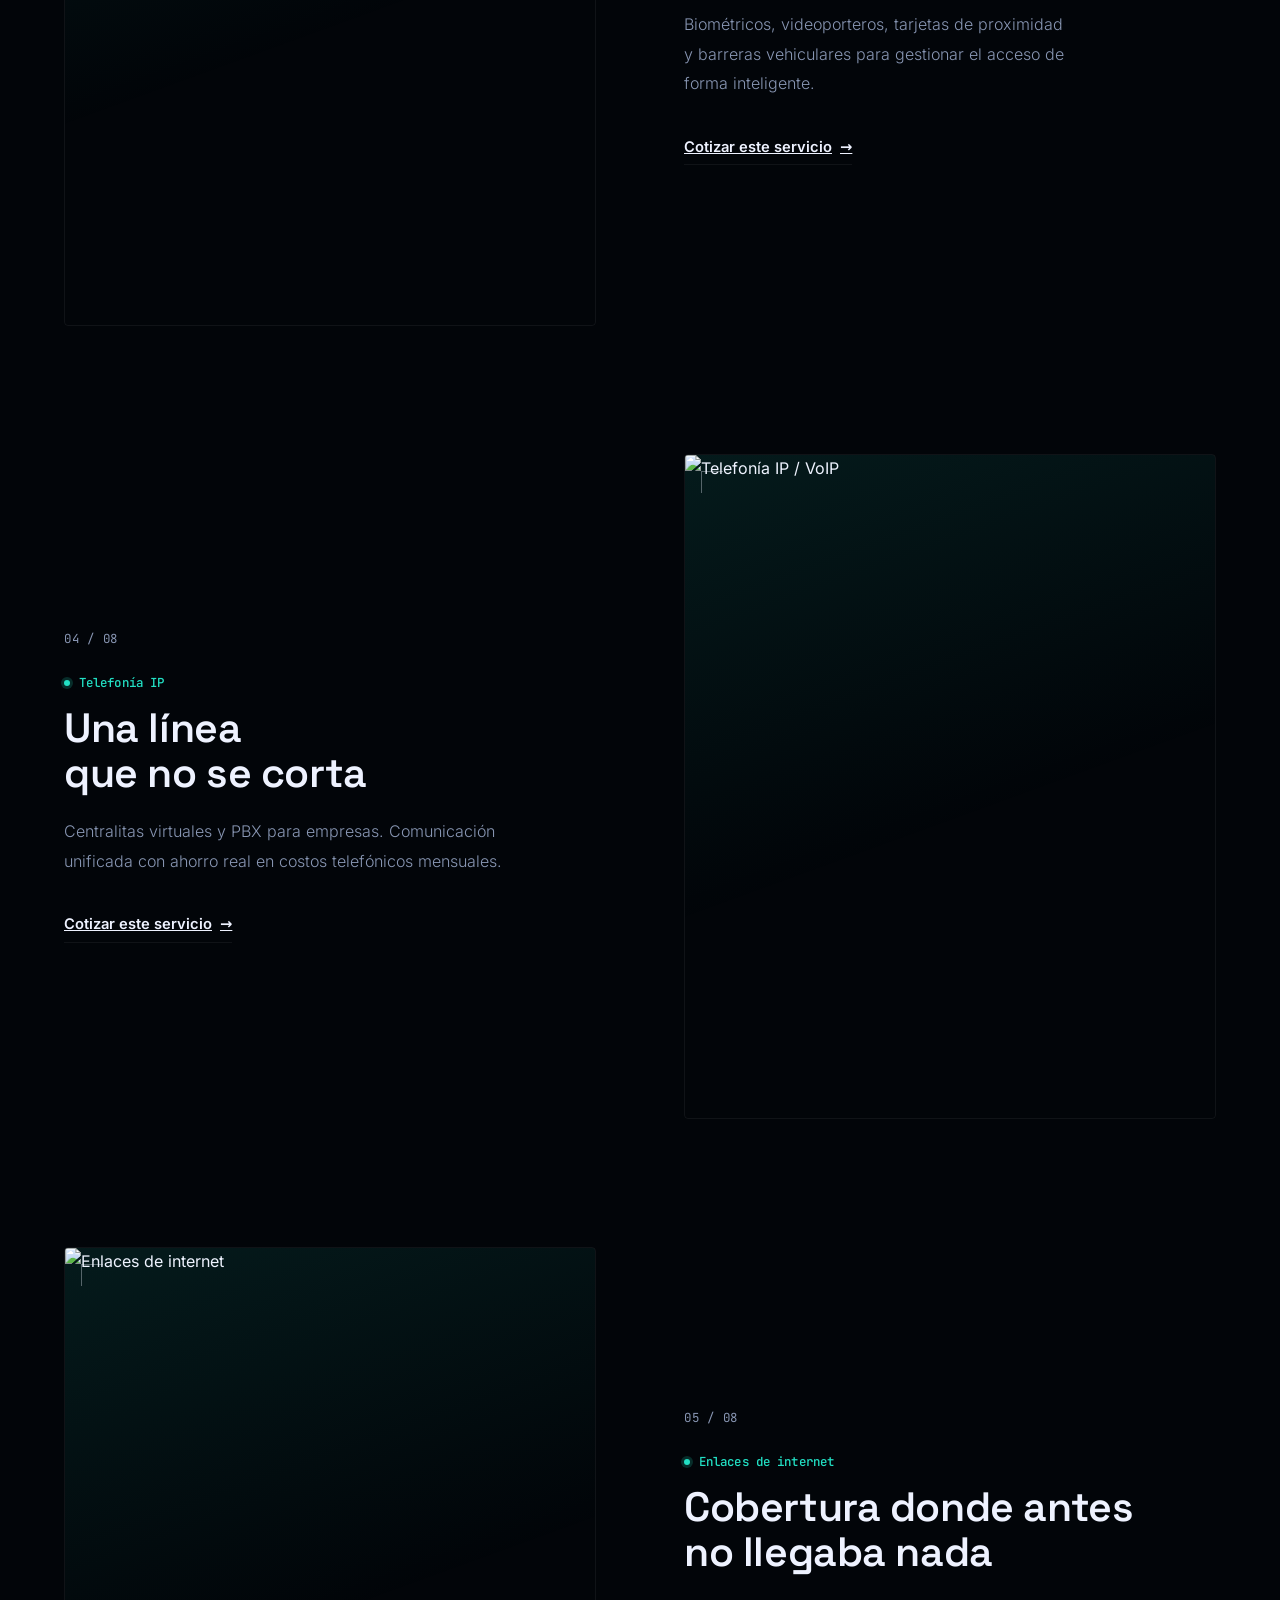
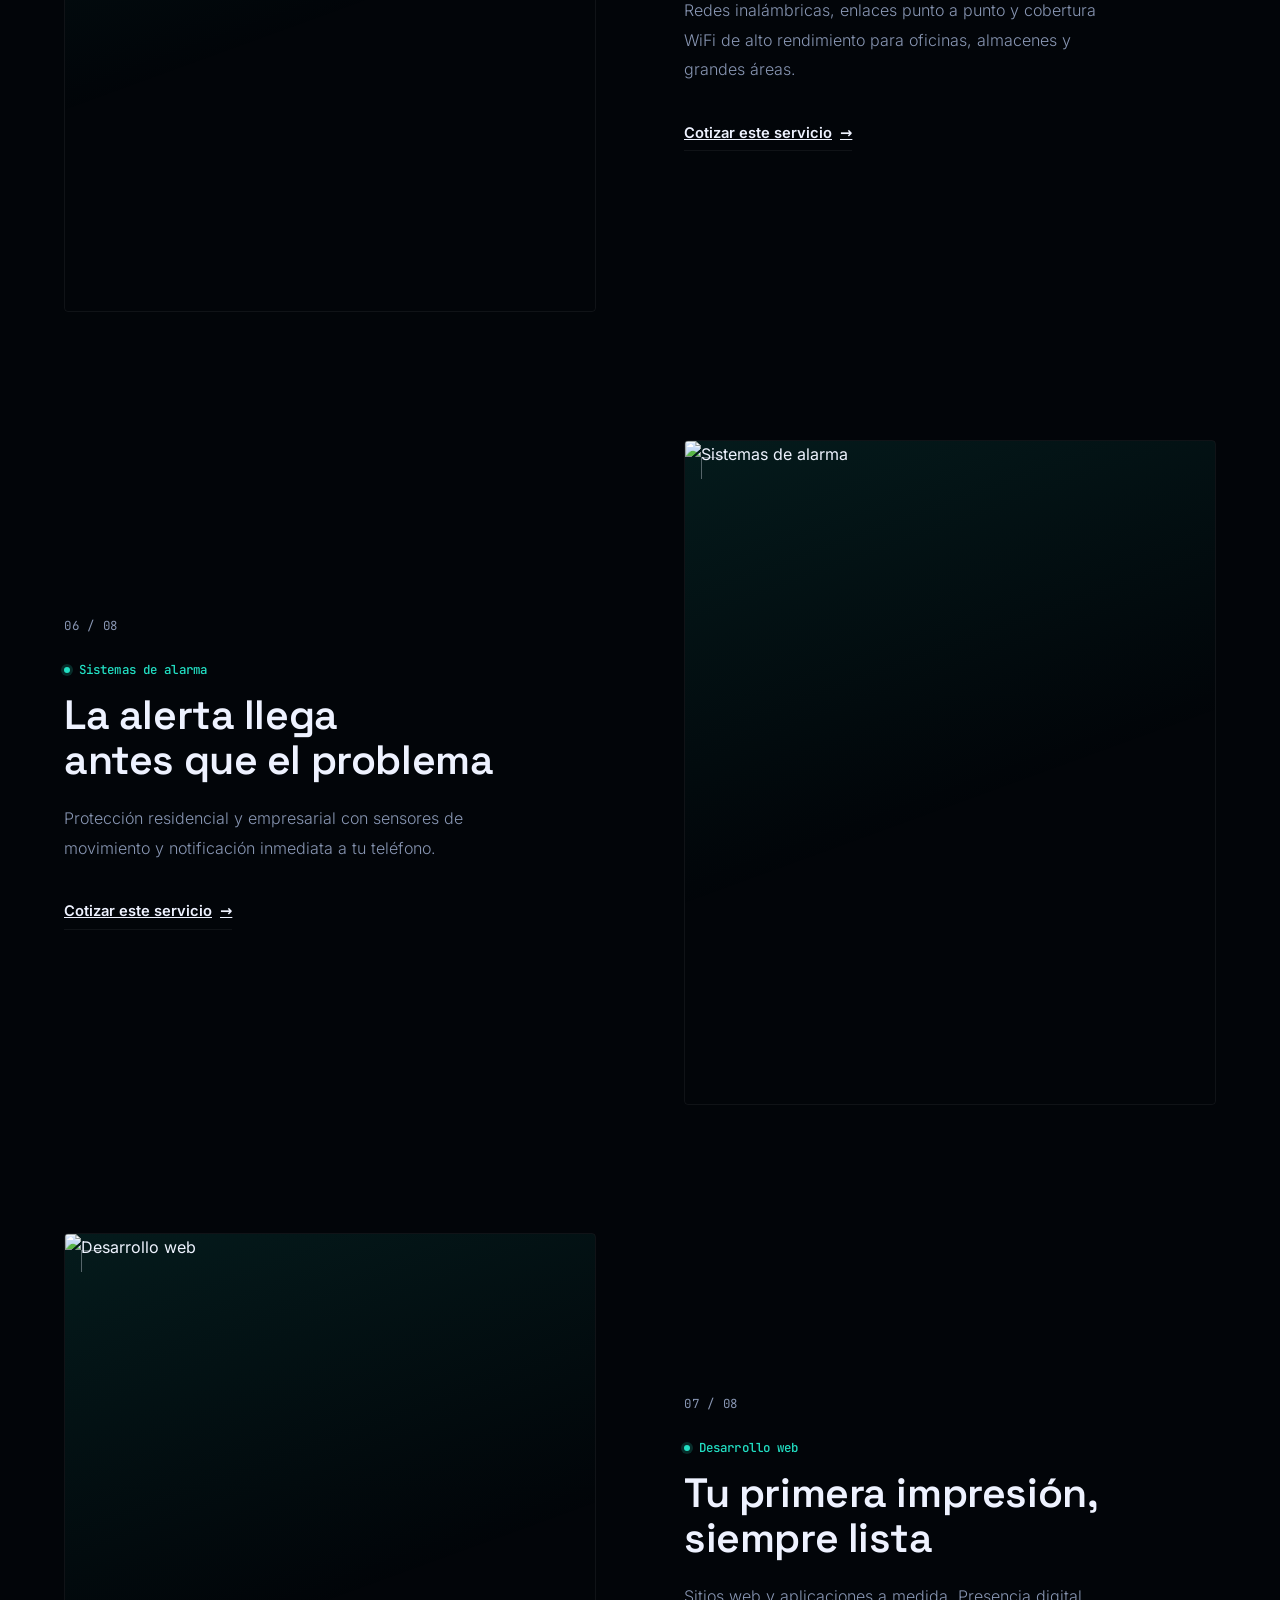
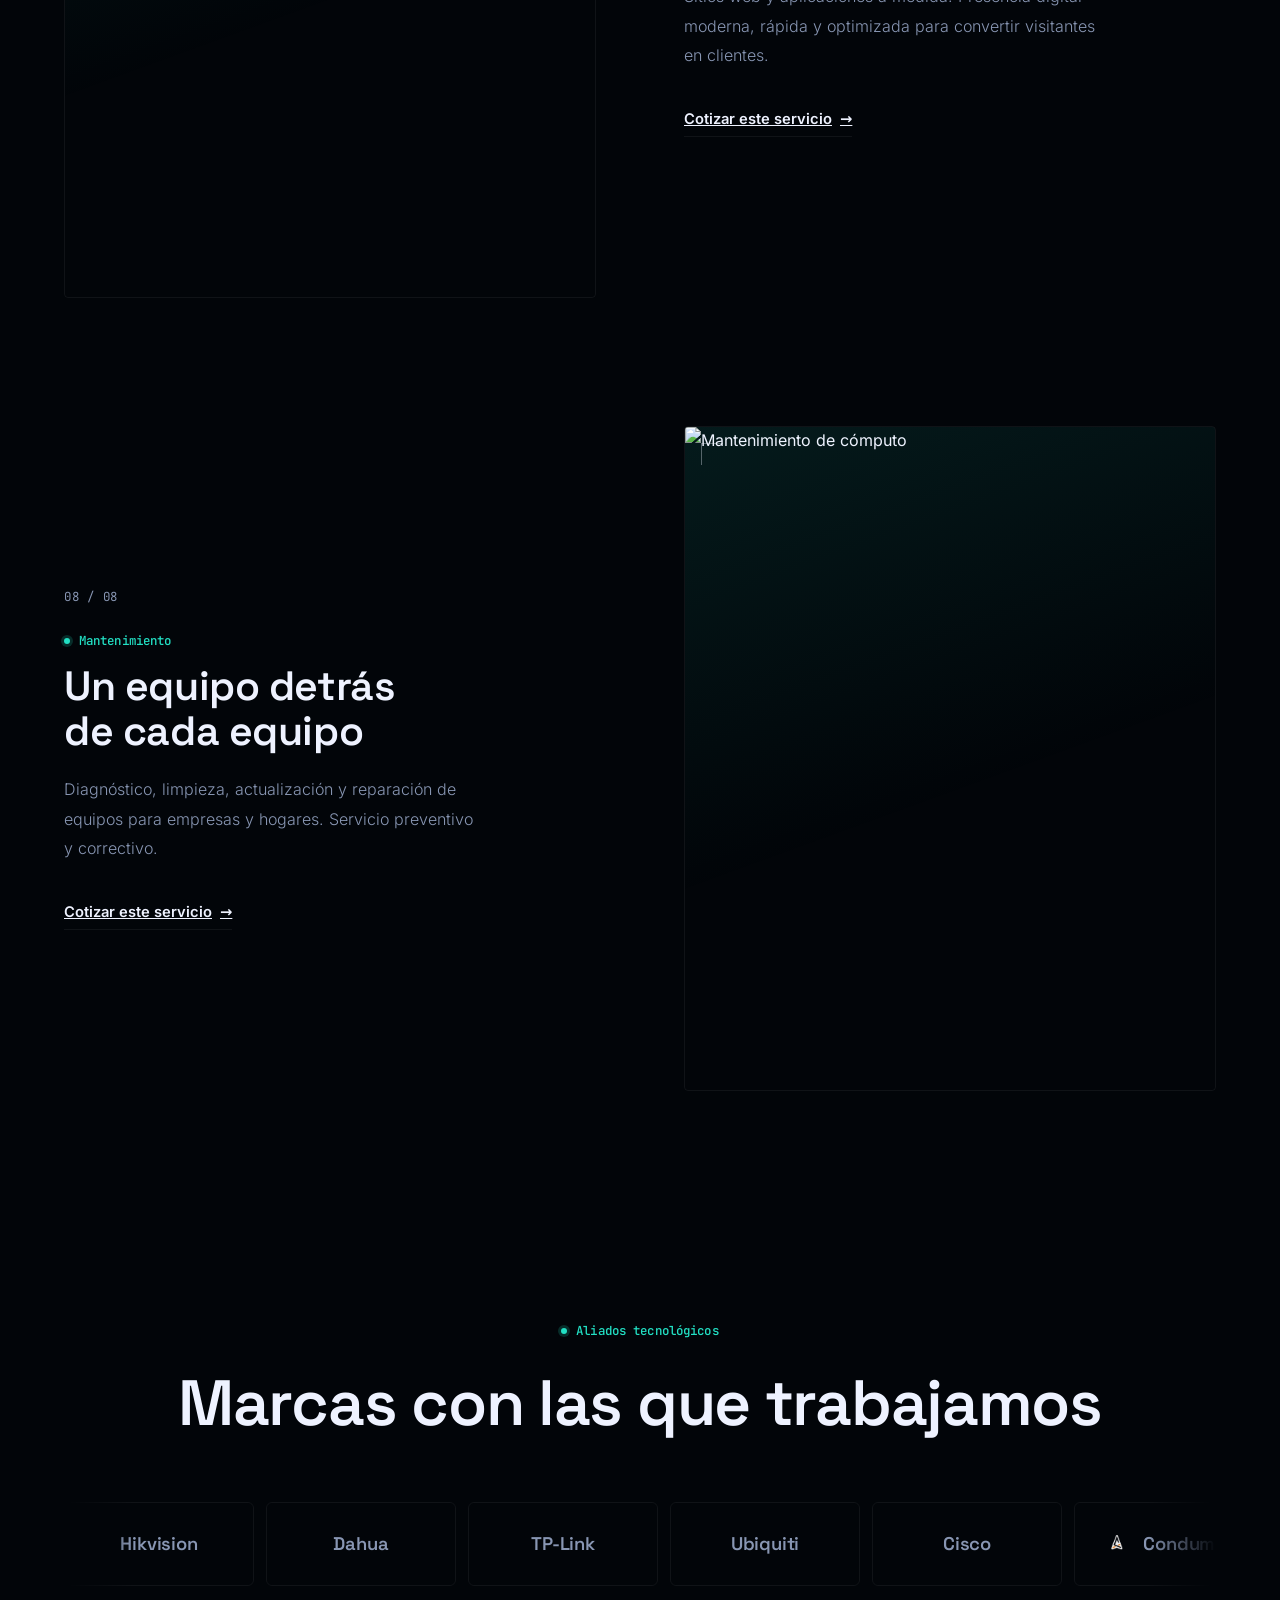
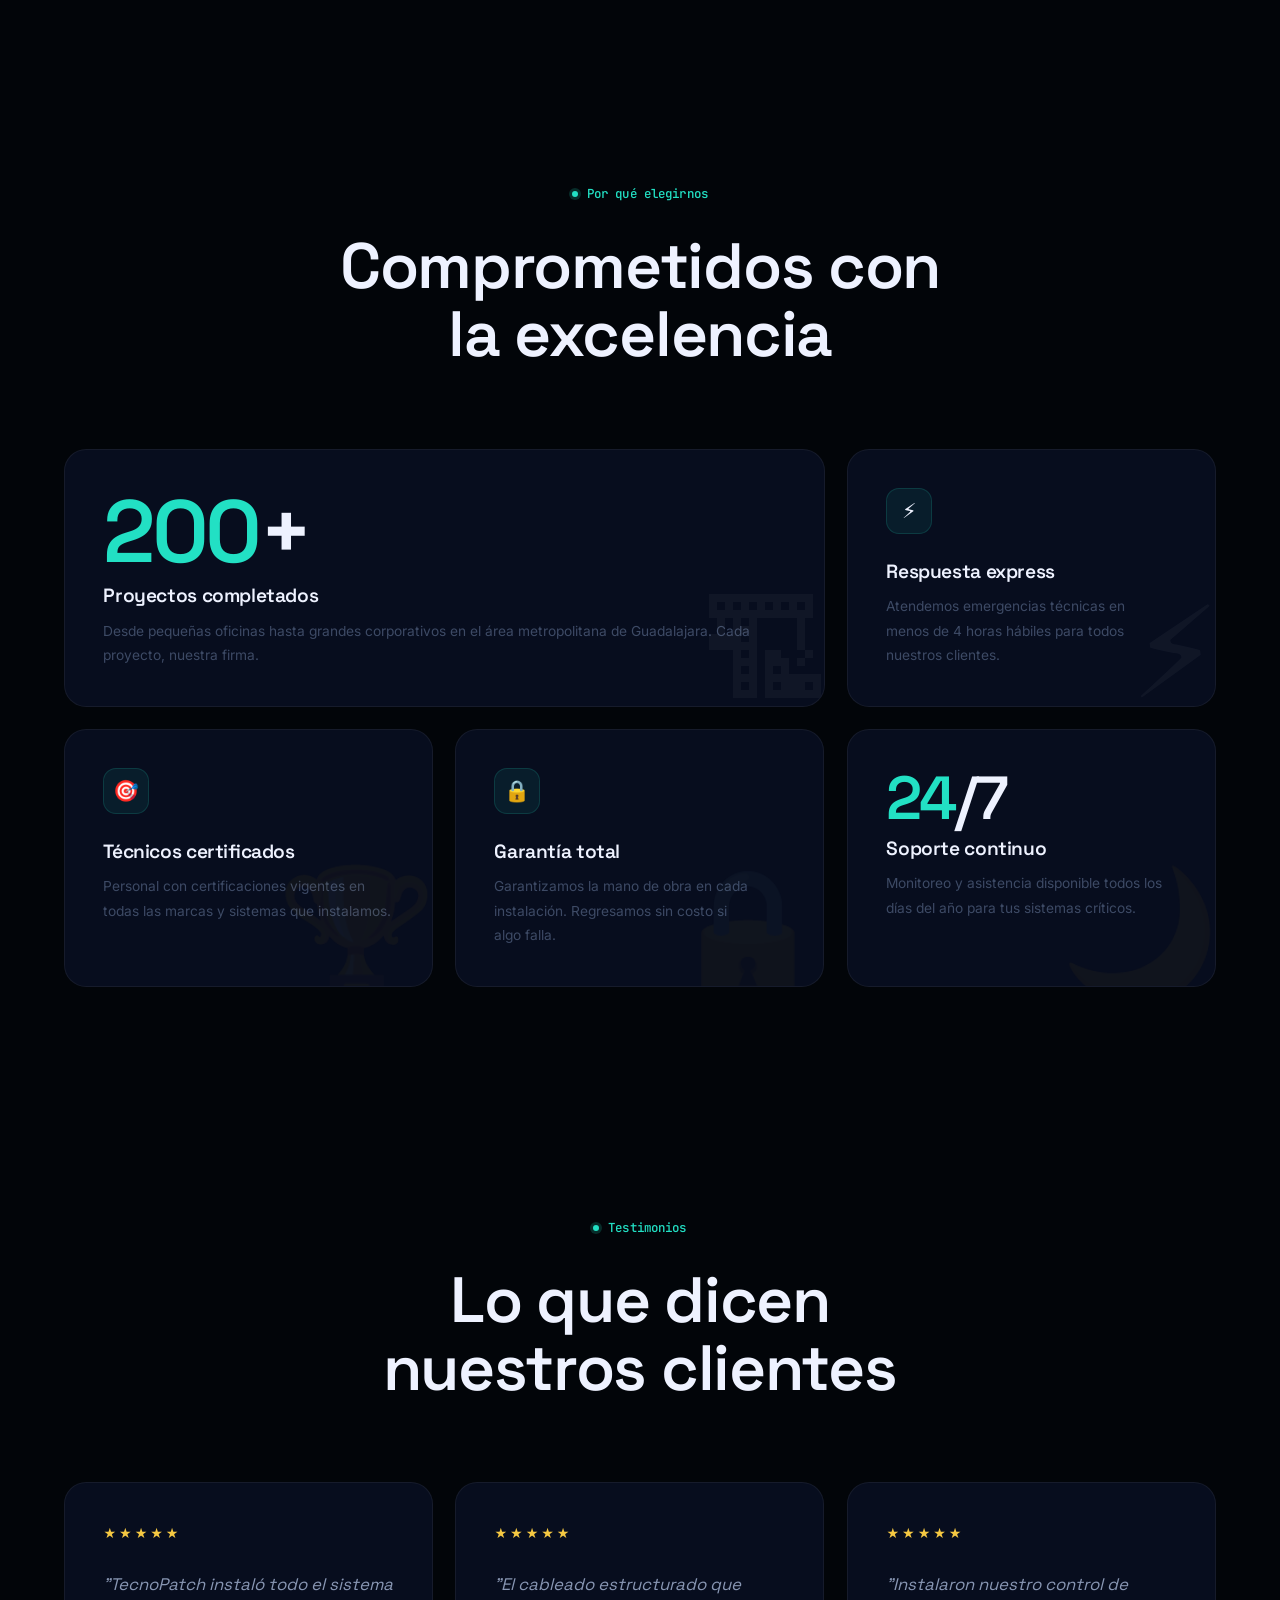
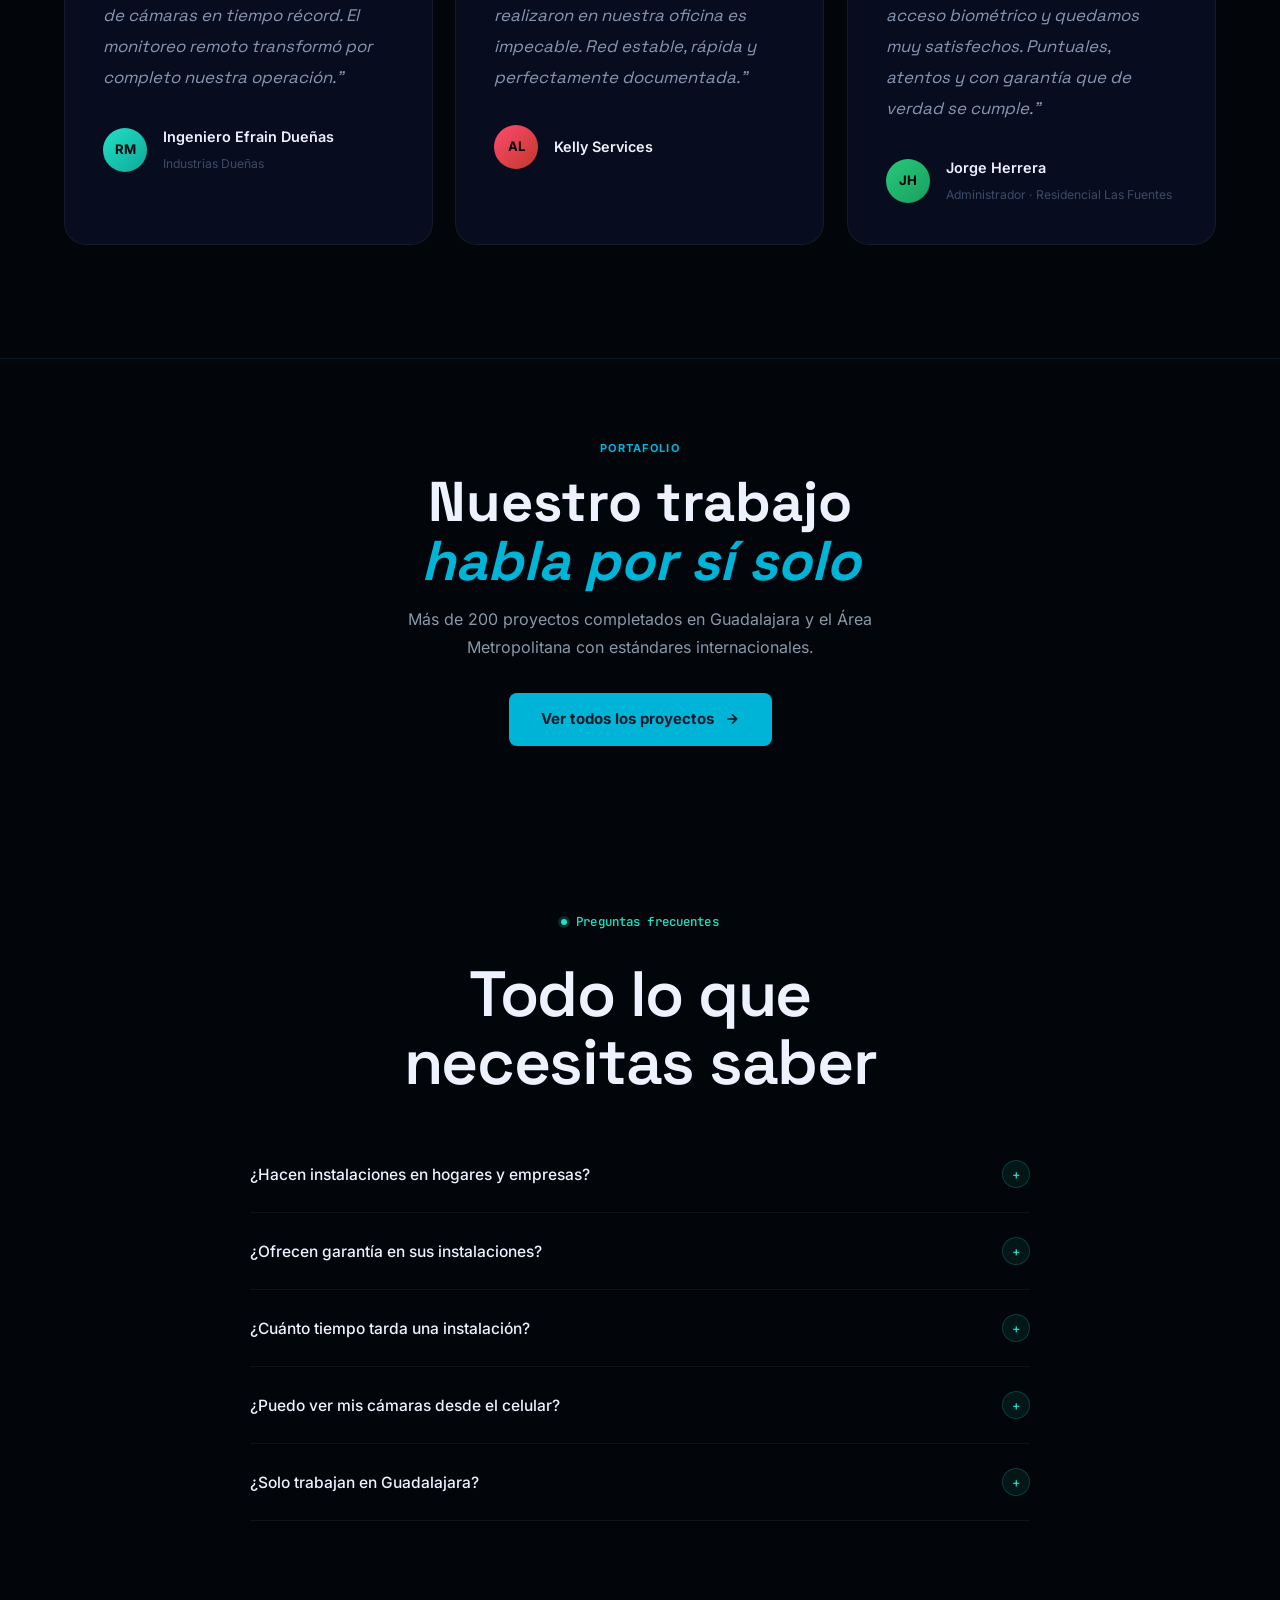
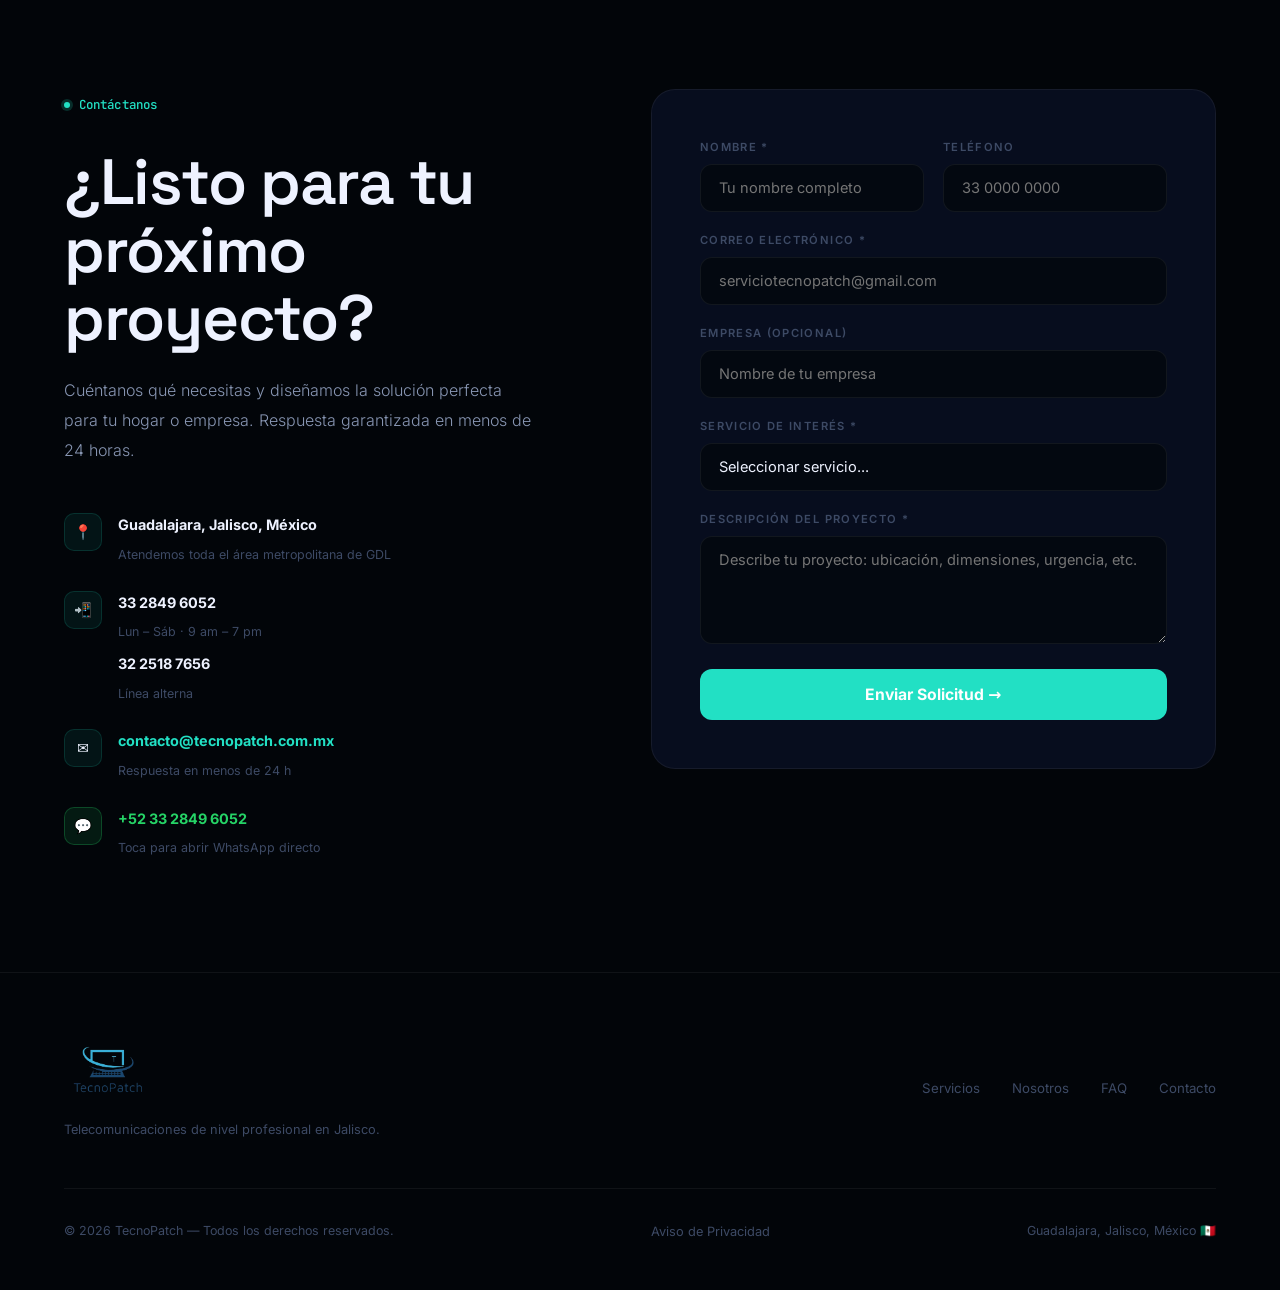
==== commit e7f3a29f: "Carrusel de marcas" ====
--- a/index.html
+++ b/index.html
@@ -307,62 +307,36 @@
     <div class="brin">
       <div class="brhd rv">
         <span class="tag">Aliados tecnol&oacute;gicos</span>
-        <h2 class="h2" style="margin-top:.7rem">Marcas con las que <i>trabajamos</i></h2>
+        <h2 class="h2" style="margin-top:.7rem">Marcas con las que trabajamos</h2>
       </div>
       <div class="mqw rv">
         <div class="mqt">
-          <div class="bc">&#128247; Hikvision</div>
-          <div class="bc">&#128225; Dahua</div>
-          <div class="bc">&#128268; TP-Link</div>
-          <div class="bc">&#128246; Ubiquiti</div>
-          <div class="bc">&#127760; Cisco</div>
-          <div class="bc">&#128268; Condumex</div>
-          <div class="bc">&#128737; Epcom</div>
-          <div class="bc">&#128222; Grandstream</div>
-          <div class="bc">&#9881; Mikrotik</div>
-          <div class="bc">&#128273; ZKTeco</div>
-          <div class="bc">&#127909; Axis</div>
-          <div class="bc">&#128225; Netgear</div>
-          <div class="bc">&#128249; Hanwha</div>
-          <div class="bc">&#128247; Hikvision</div>
-          <div class="bc">&#128225; Dahua</div>
-          <div class="bc">&#128268; TP-Link</div>
-          <div class="bc">&#128246; Ubiquiti</div>
-          <div class="bc">&#127760; Cisco</div>
-          <div class="bc">&#128268; Condumex</div>
-          <div class="bc">&#128737; Epcom</div>
-          <div class="bc">&#128222; Grandstream</div>
-          <div class="bc">&#9881; Mikrotik</div>
-          <div class="bc">&#128273; ZKTeco</div>
-          <div class="bc">&#127909; Axis</div>
-          <div class="bc">&#128225; Netgear</div>
-          <div class="bc">&#128249; Hanwha</div>
-          <div class="bc">&#128247; Hikvision</div>
-          <div class="bc">&#128225; Dahua</div>
-          <div class="bc">&#128268; TP-Link</div>
-          <div class="bc">&#128246; Ubiquiti</div>
-          <div class="bc">&#127760; Cisco</div>
-          <div class="bc">&#128268; Condumex</div>
-          <div class="bc">&#128737; Epcom</div>
-          <div class="bc">&#128222; Grandstream</div>
-          <div class="bc">&#9881; Mikrotik</div>
-          <div class="bc">&#128273; ZKTeco</div>
-          <div class="bc">&#127909; Axis</div>
-          <div class="bc">&#128225; Netgear</div>
-          <div class="bc">&#128249; Hanwha</div>
-          <div class="bc">&#128247; Hikvision</div>
-          <div class="bc">&#128225; Dahua</div>
-          <div class="bc">&#128268; TP-Link</div>
-          <div class="bc">&#128246; Ubiquiti</div>
-          <div class="bc">&#127760; Cisco</div>
-          <div class="bc">&#128268; Condumex</div>
-          <div class="bc">&#128737; Epcom</div>
-          <div class="bc">&#128222; Grandstream</div>
-          <div class="bc">&#9881; Mikrotik</div>
-          <div class="bc">&#128273; ZKTeco</div>
-          <div class="bc">&#127909; Axis</div>
-          <div class="bc">&#128225; Netgear</div>
-          <div class="bc">&#128249; Hanwha</div>
+          <div class="bc"><span class="bn">Hikvision</span></div>
+          <div class="bc"><span class="bn">Dahua</span></div>
+          <div class="bc"><span class="bn">TP-Link</span></div>
+          <div class="bc"><span class="bn">Ubiquiti</span></div>
+          <div class="bc"><span class="bn">Cisco</span></div>
+          <div class="bc mark inv"><img src="img/logo-condumex-nobg.png" alt="" loading="lazy" decoding="async"><span class="bn">Condumex</span></div>
+          <div class="bc"><span class="bn">Epcom</span></div>
+          <div class="bc mark"><img src="img/logo-grandstream-nobg.png" alt="" loading="lazy" decoding="async"><span class="bn">Grandstream</span></div>
+          <div class="bc"><span class="bn">MikroTik</span></div>
+          <div class="bc"><span class="bn">ZKTeco</span></div>
+          <div class="bc"><span class="bn">Axis</span></div>
+          <div class="bc"><span class="bn">Netgear</span></div>
+          <div class="bc"><span class="bn">Hanwha</span></div>
+          <div class="bc" aria-hidden="true"><span class="bn">Hikvision</span></div>
+          <div class="bc" aria-hidden="true"><span class="bn">Dahua</span></div>
+          <div class="bc" aria-hidden="true"><span class="bn">TP-Link</span></div>
+          <div class="bc" aria-hidden="true"><span class="bn">Ubiquiti</span></div>
+          <div class="bc" aria-hidden="true"><span class="bn">Cisco</span></div>
+          <div class="bc mark inv" aria-hidden="true"><img src="img/logo-condumex-nobg.png" alt="" loading="lazy" decoding="async"><span class="bn">Condumex</span></div>
+          <div class="bc" aria-hidden="true"><span class="bn">Epcom</span></div>
+          <div class="bc mark" aria-hidden="true"><img src="img/logo-grandstream-nobg.png" alt="" loading="lazy" decoding="async"><span class="bn">Grandstream</span></div>
+          <div class="bc" aria-hidden="true"><span class="bn">MikroTik</span></div>
+          <div class="bc" aria-hidden="true"><span class="bn">ZKTeco</span></div>
+          <div class="bc" aria-hidden="true"><span class="bn">Axis</span></div>
+          <div class="bc" aria-hidden="true"><span class="bn">Netgear</span></div>
+          <div class="bc" aria-hidden="true"><span class="bn">Hanwha</span></div>
         </div>
       </div>
     </div>
--- a/css/style.css
+++ b/css/style.css
@@ -2712,3 +2712,75 @@
 p, li { text-wrap: pretty; }
 button, input, select, textarea { font-family: var(--fb); }
 code, kbd, .mono { font-family: var(--fm); }
+
+/* CARRUSEL DE MARCAS (plano, bucle exacto, sin saltos) */
+.mqt {
+  gap: 0;
+  animation: mqsc 44s linear infinite;
+  will-change: transform;
+  backface-visibility: hidden;
+}
+
+@keyframes mqsc {
+  from { transform: translate3d(0, 0, 0); }
+  to { transform: translate3d(-50%, 0, 0); }
+}
+
+.bc {
+  justify-content: center;
+  width: 190px;
+  height: 84px;
+  margin-right: 12px;
+  padding: 0 1.4rem;
+  border-radius: 6px;
+  background: transparent;
+  color: var(--dim);
+  transform: none;
+}
+
+.bc .bn {
+  font-family: var(--fd);
+  font-size: 1.15rem;
+  font-weight: 600;
+  letter-spacing: -.01em;
+}
+
+.bc.has-logo {
+  background: #f3f6fb;
+  border-color: transparent;
+}
+
+.bc img {
+  height: 34px;
+  max-width: 130px;
+  object-fit: contain;
+  mix-blend-mode: normal;
+  filter: grayscale(1);
+  opacity: .8;
+  transition: filter .3s, opacity .3s;
+}
+
+.bc:hover img {
+  filter: none;
+  opacity: 1;
+}
+
+.bc:hover {
+  transform: none;
+  border-color: rgba(34, 224, 196, .45);
+}
+
+@media (prefers-reduced-motion: reduce) {
+  .mqt { animation: none; }
+  .mqw { overflow-x: auto; }
+}
+
+@media (max-width: 640px) {
+  .bc { width: 150px; height: 70px; }
+  .bc .bn { font-size: 1rem; }
+}
+
+/* Marcas con solo icono: icono + nombre */
+.bc.mark { gap: .7rem; }
+.bc.mark img { height: 30px; width: 30px; filter: none; opacity: .95; }
+body.light .bc.mark.inv img { filter: brightness(.12); }
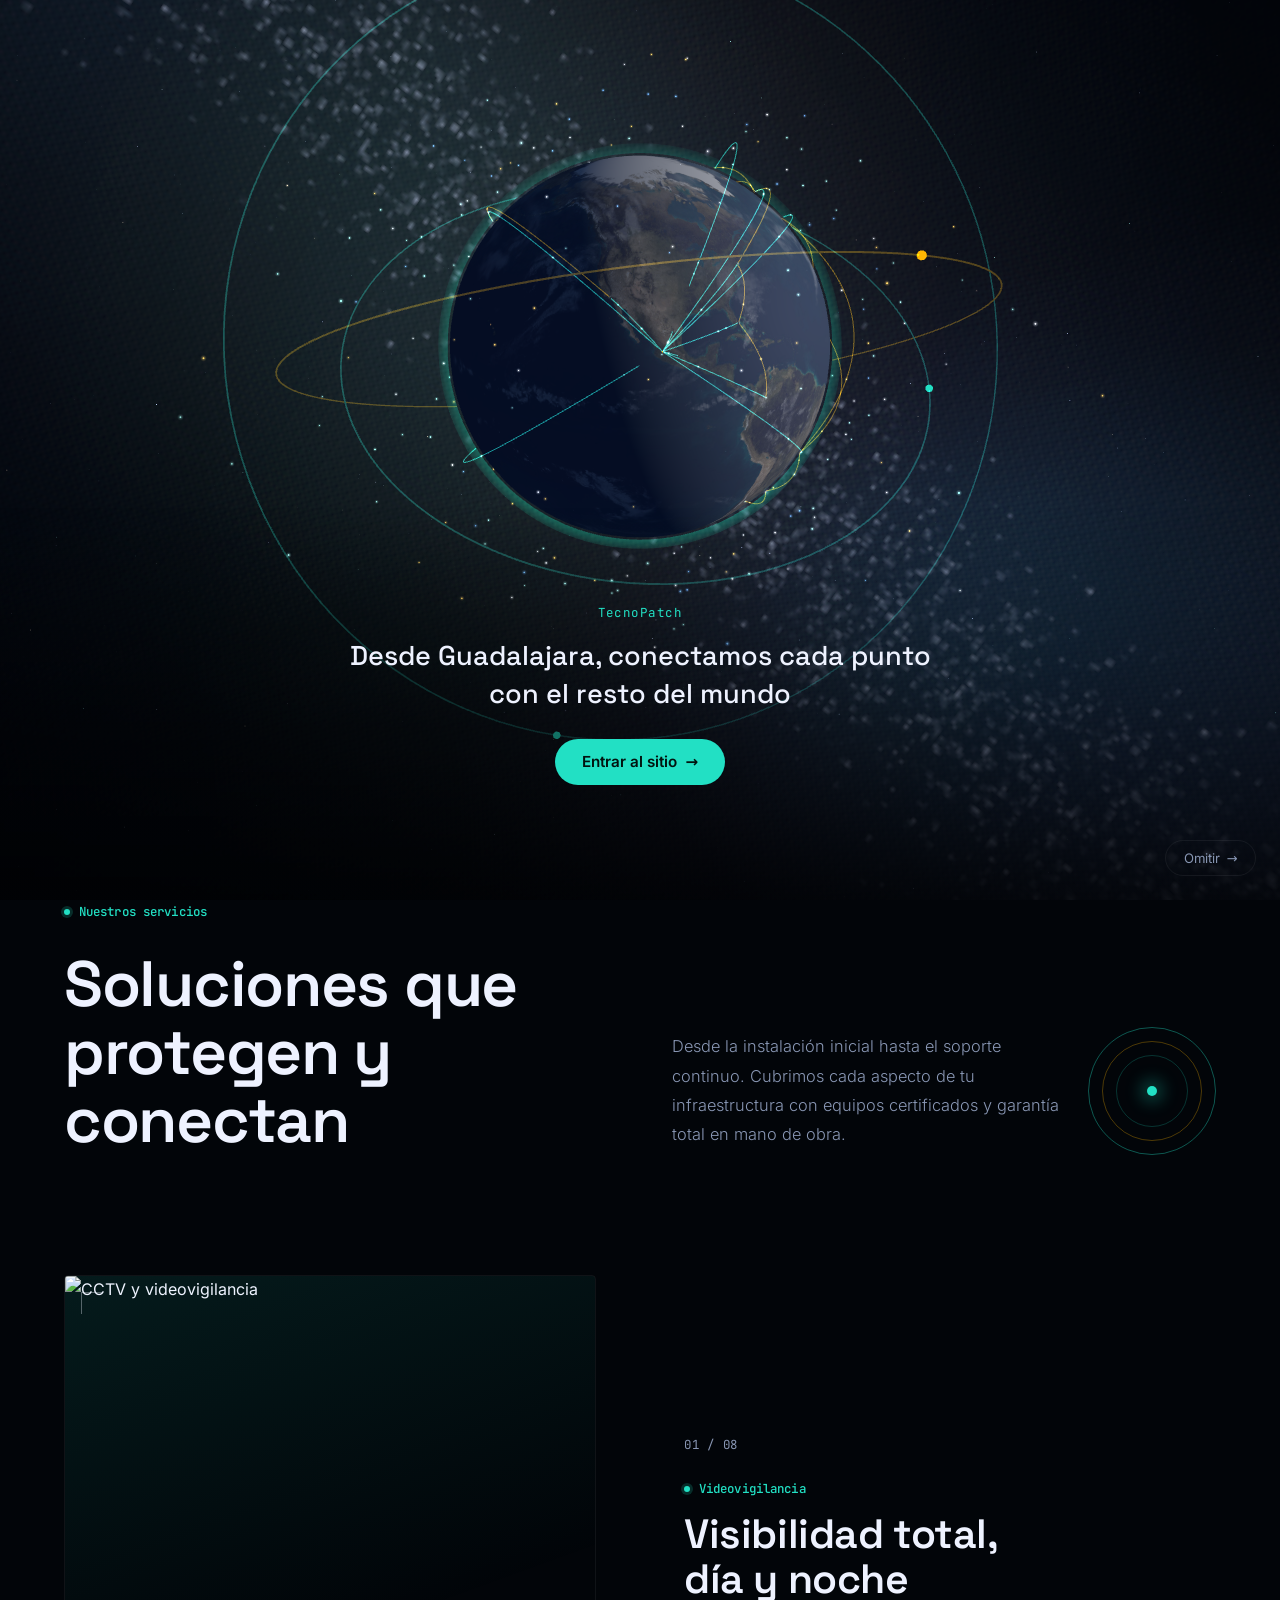
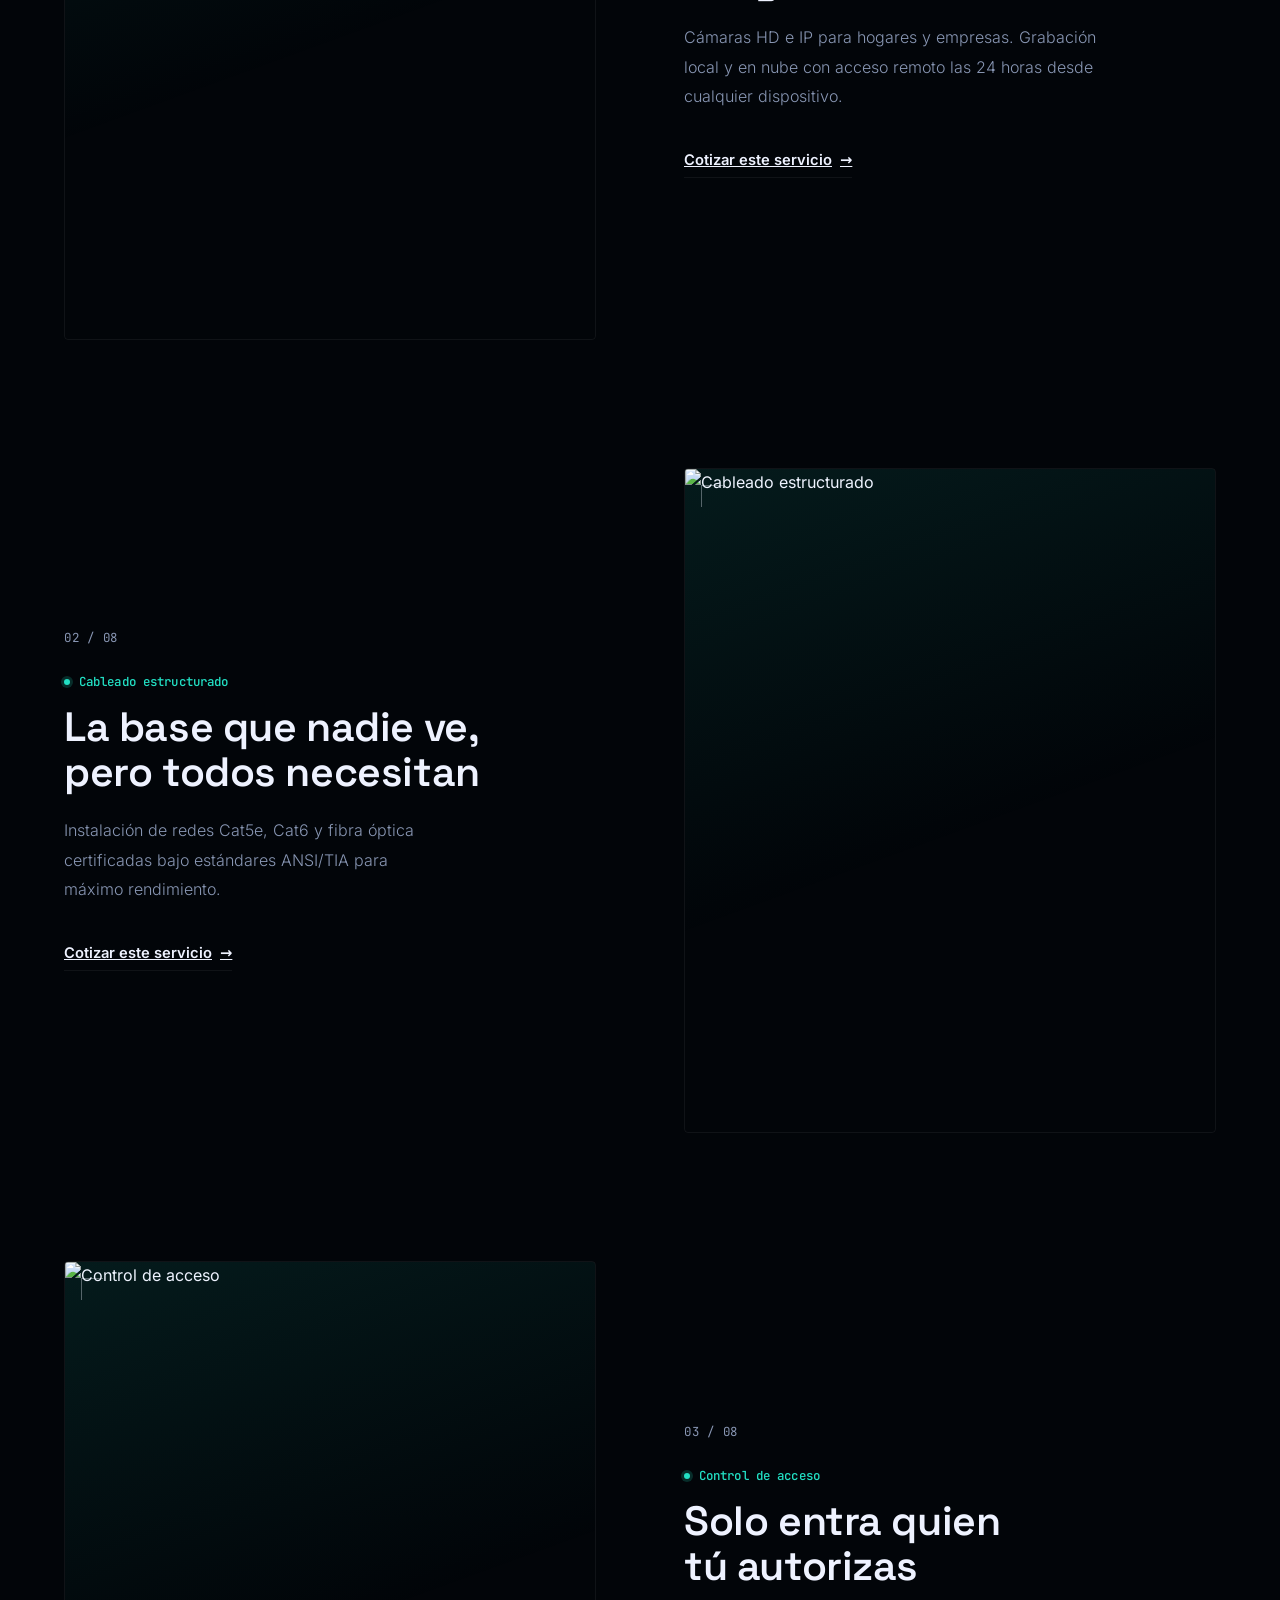
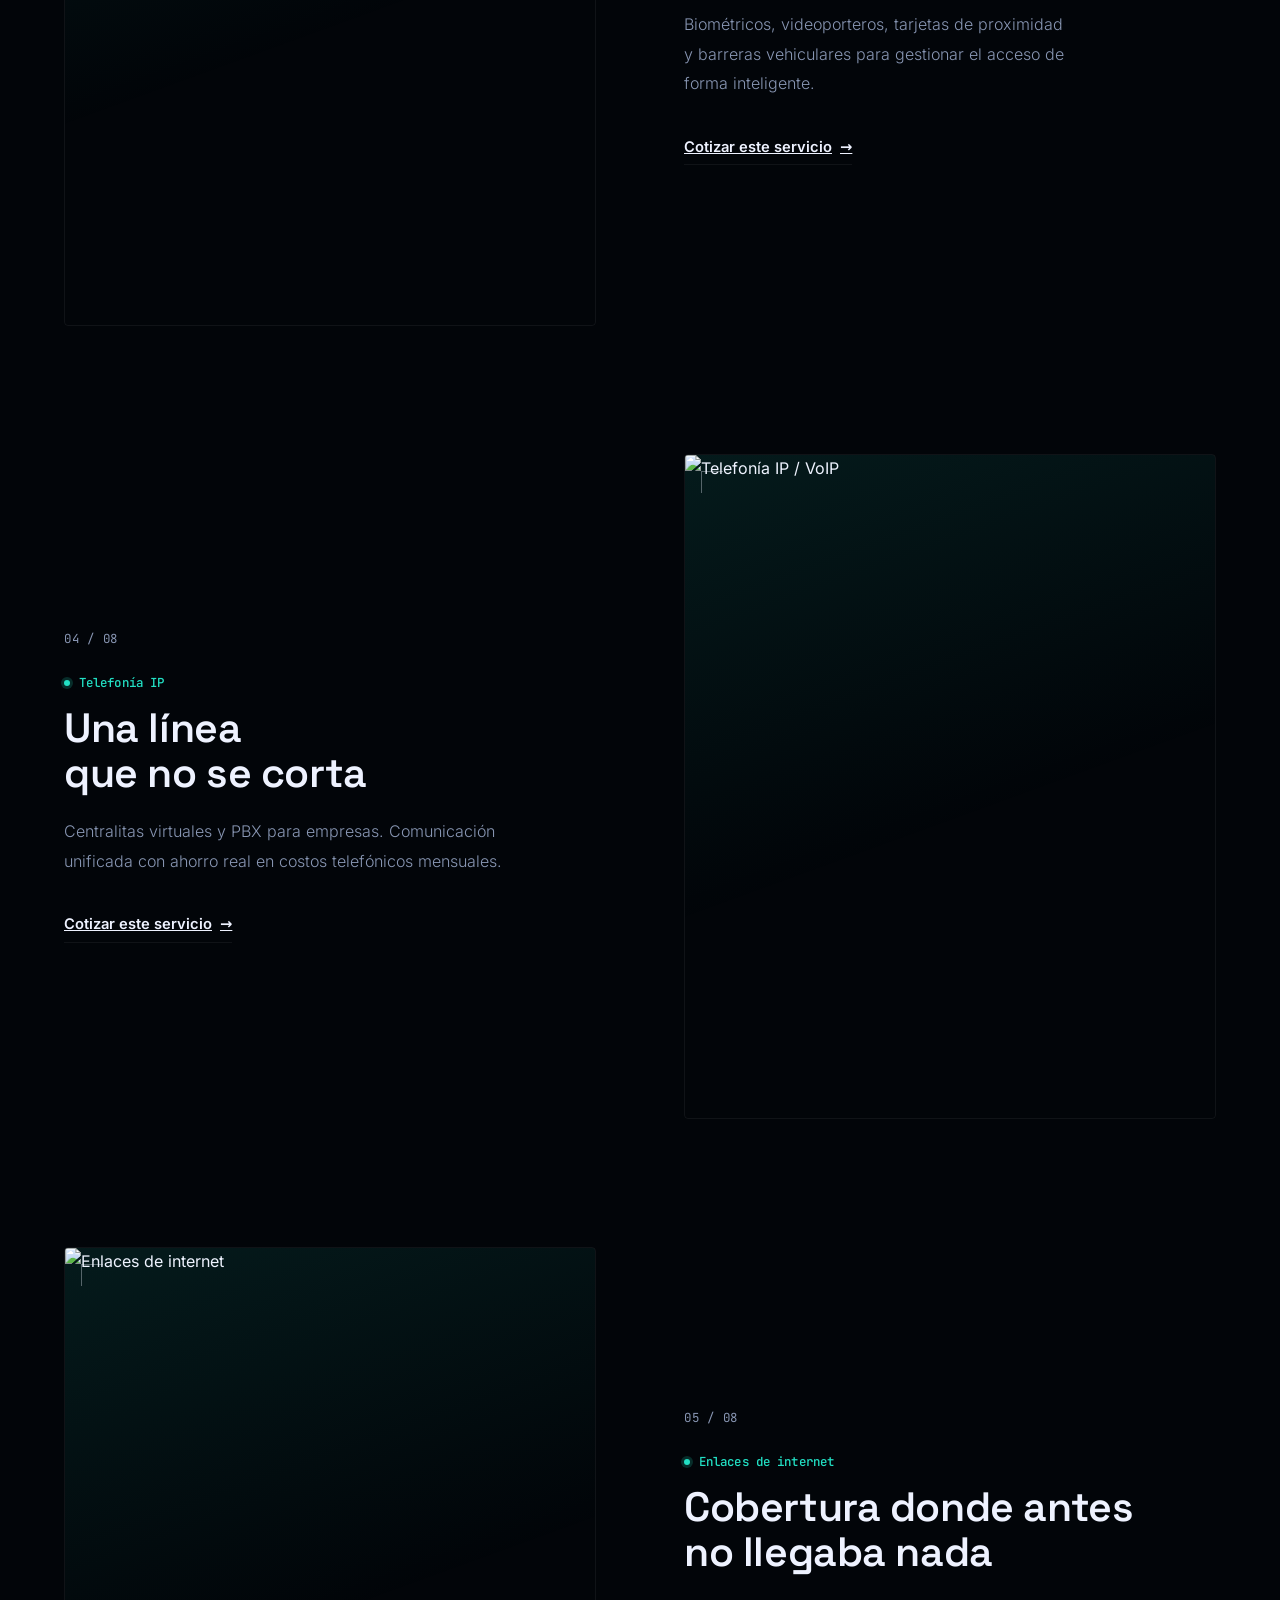
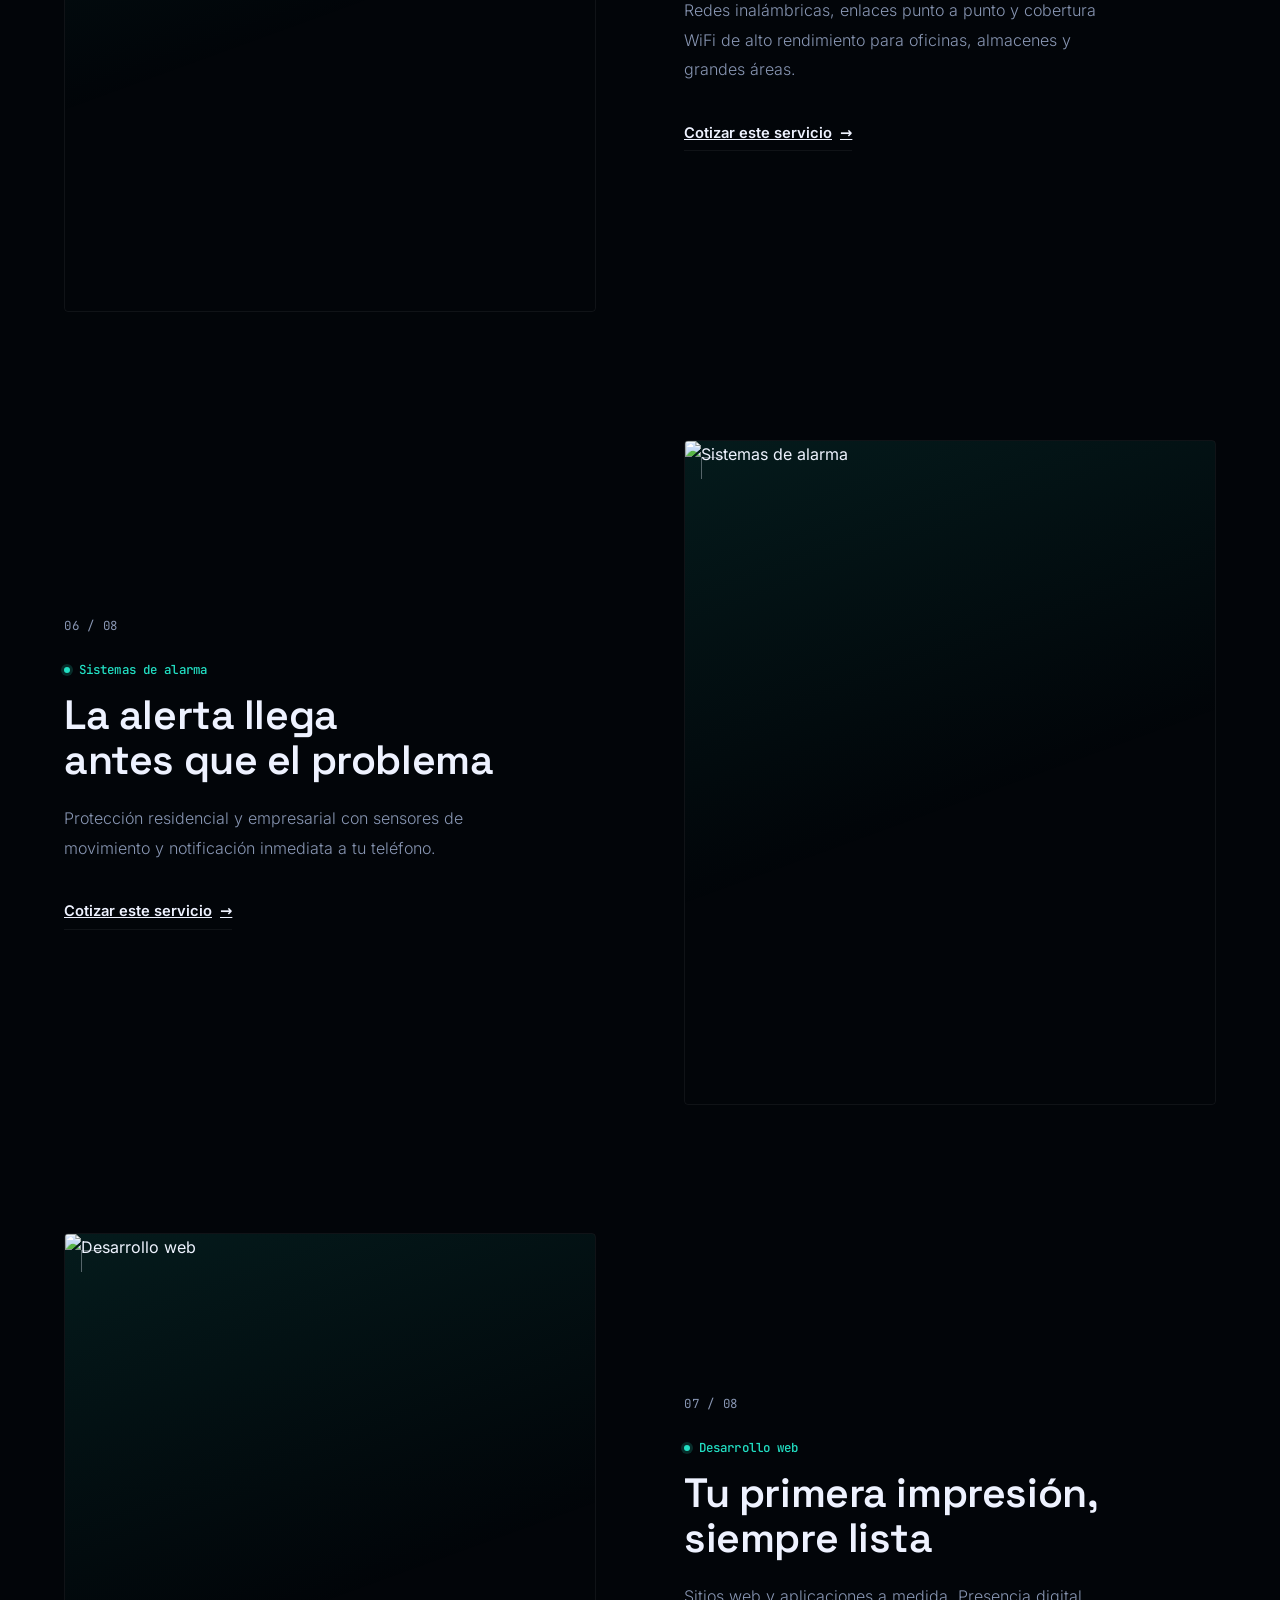
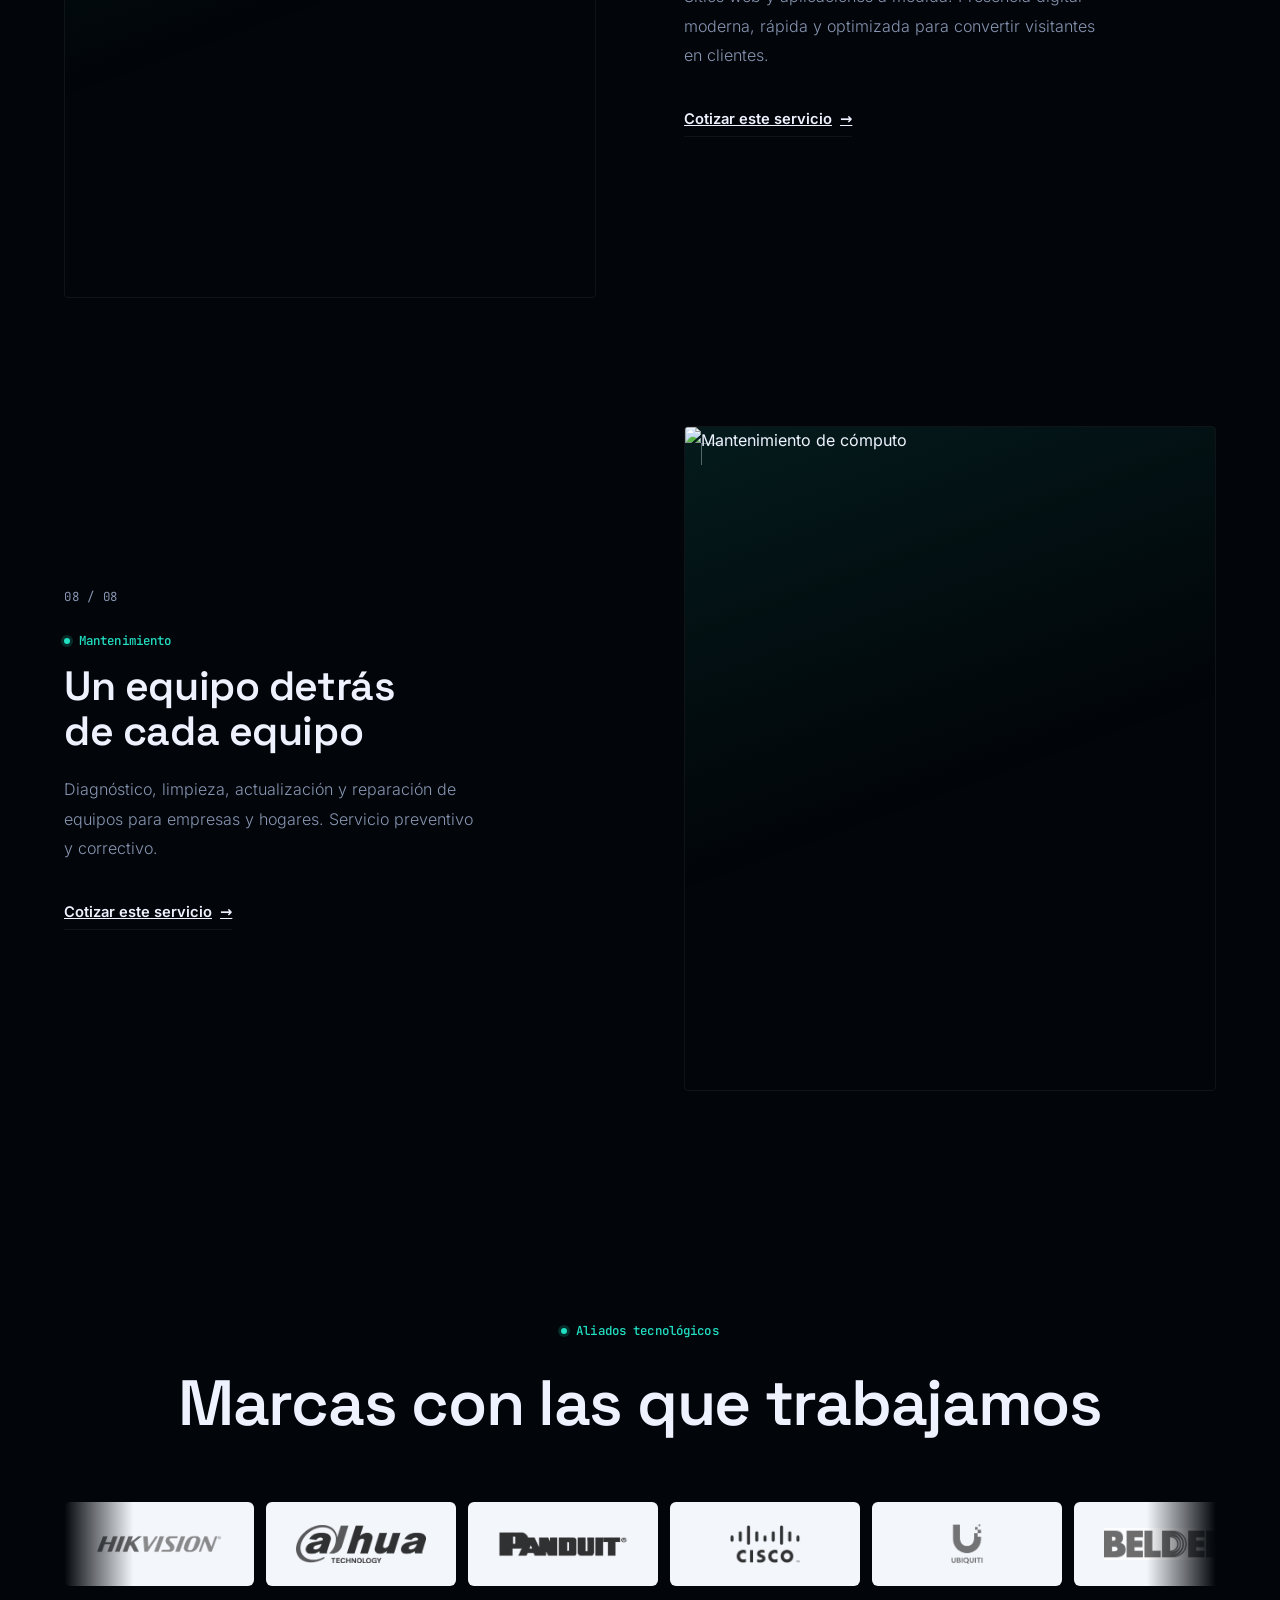
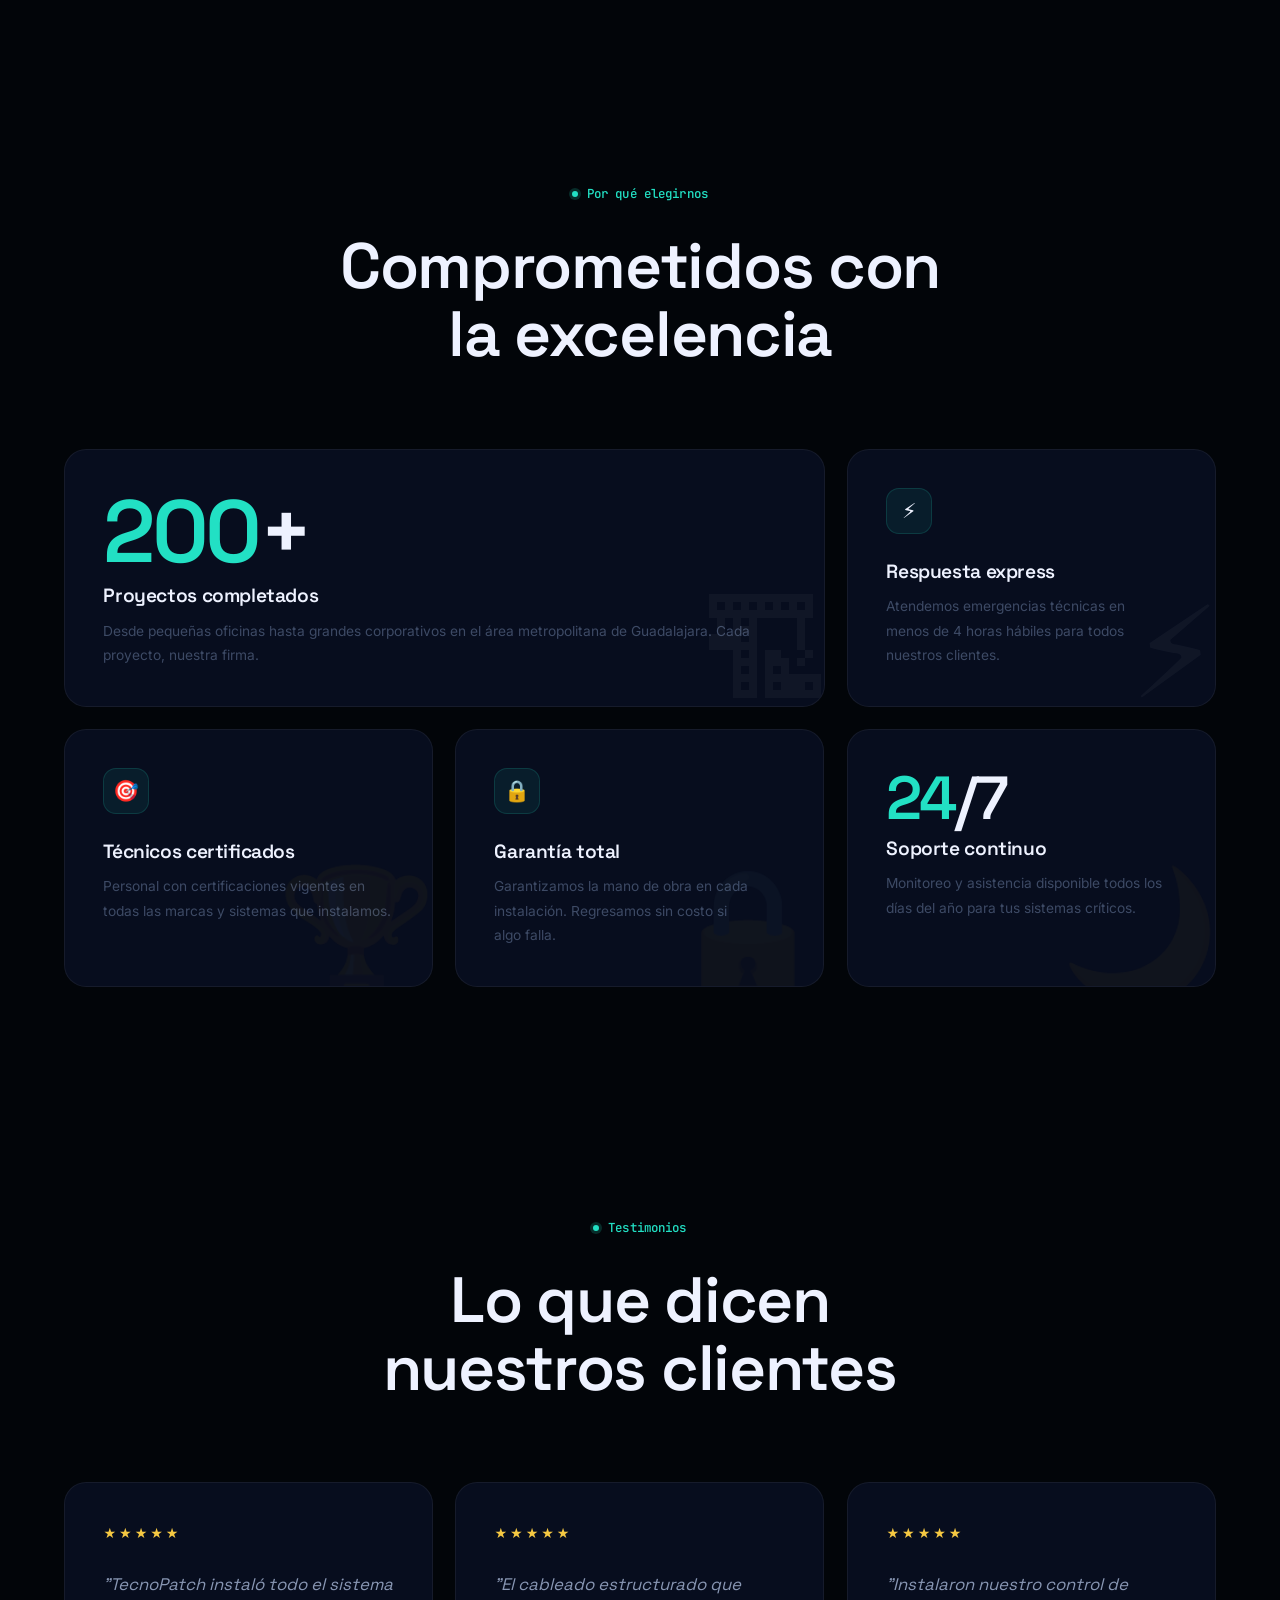
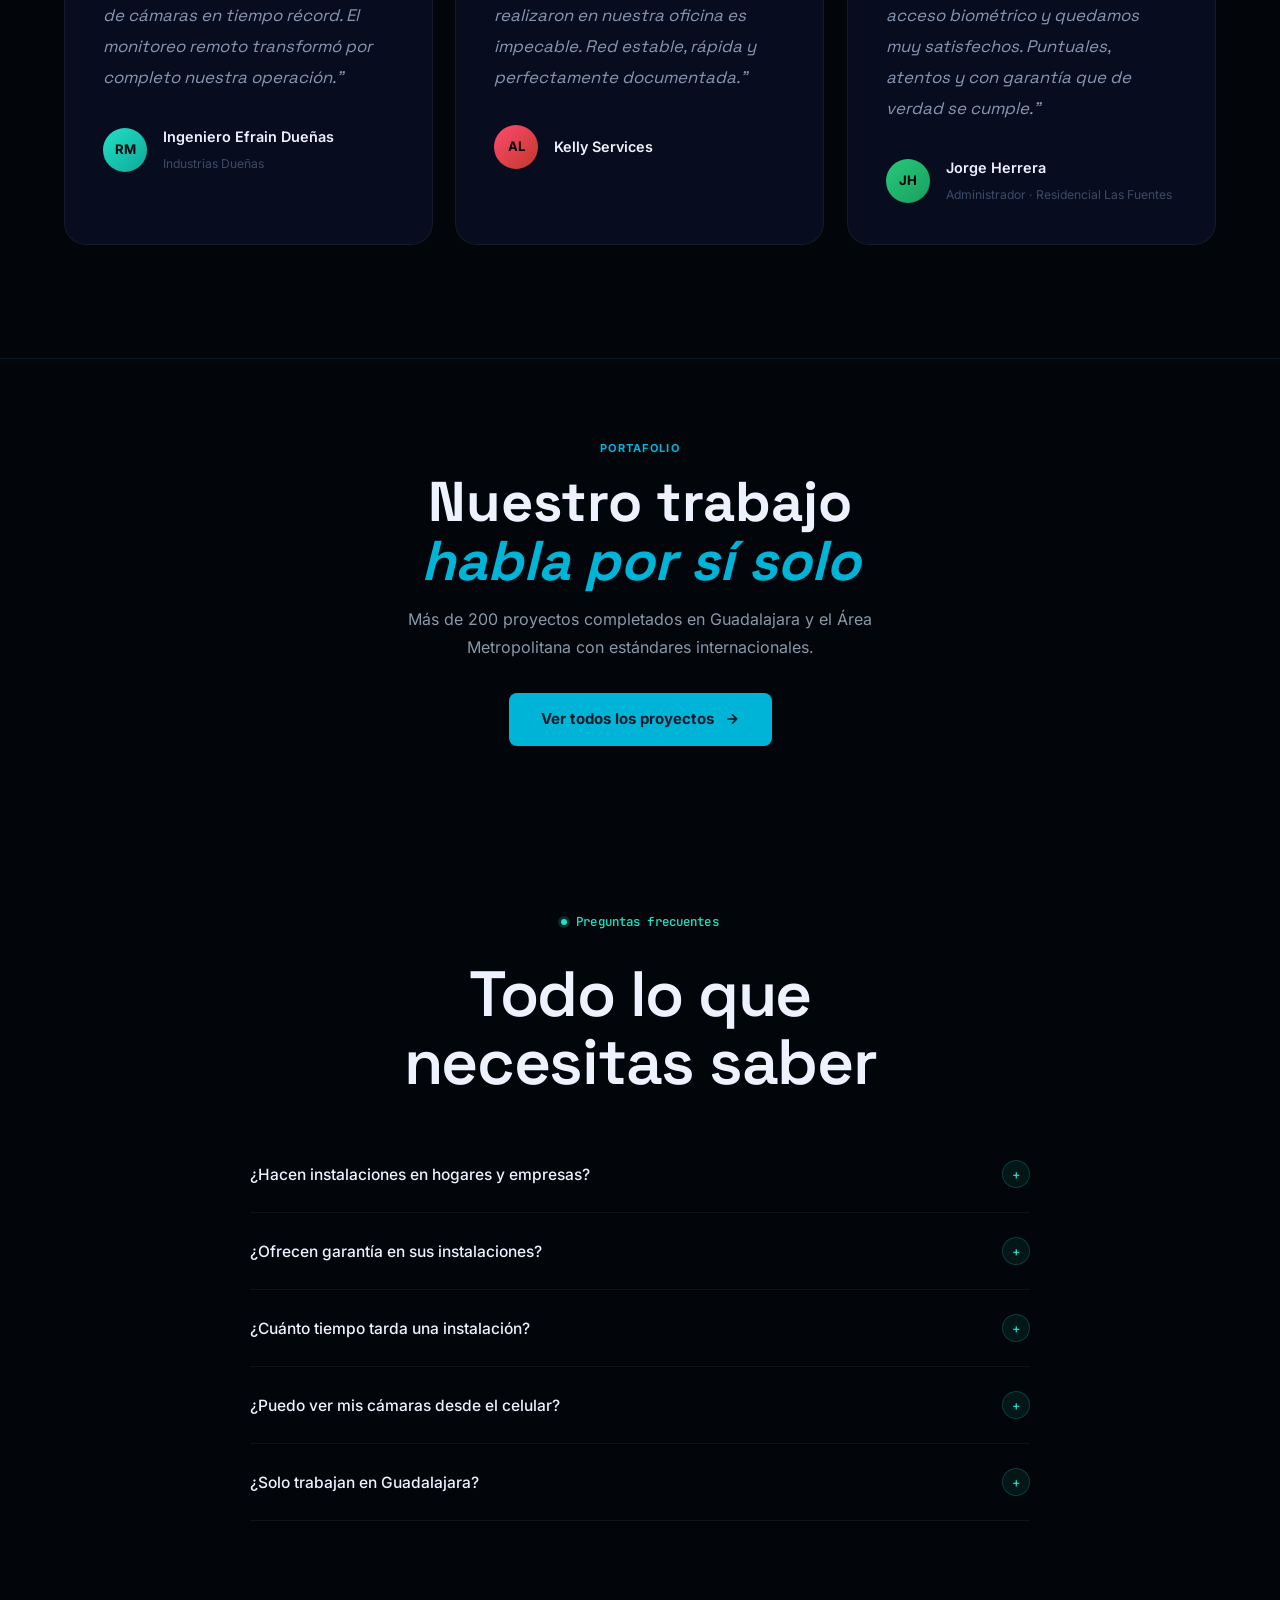
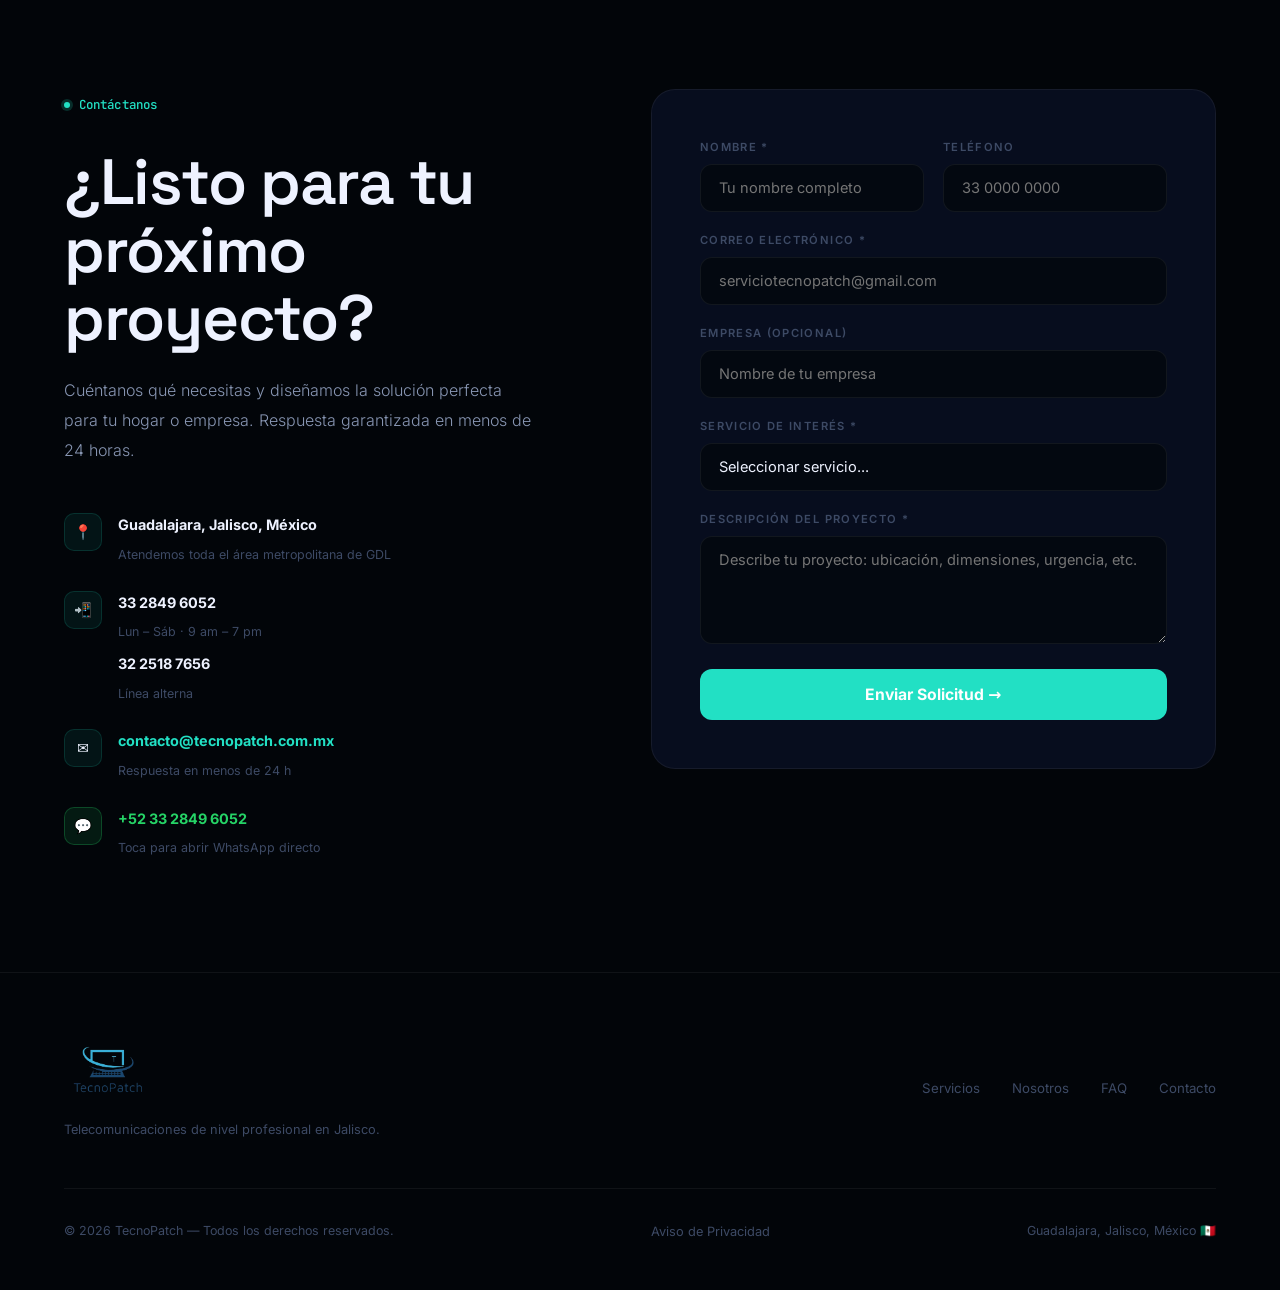
==== commit eebc6861: "Carrusel de marcas con logos" ====
--- a/index.html
+++ b/index.html
@@ -311,32 +311,32 @@
       </div>
       <div class="mqw rv">
         <div class="mqt">
-          <div class="bc"><span class="bn">Hikvision</span></div>
-          <div class="bc"><span class="bn">Dahua</span></div>
-          <div class="bc"><span class="bn">TP-Link</span></div>
-          <div class="bc"><span class="bn">Ubiquiti</span></div>
-          <div class="bc"><span class="bn">Cisco</span></div>
-          <div class="bc mark inv"><img src="img/logo-condumex-nobg.png" alt="" loading="lazy" decoding="async"><span class="bn">Condumex</span></div>
-          <div class="bc"><span class="bn">Epcom</span></div>
-          <div class="bc mark"><img src="img/logo-grandstream-nobg.png" alt="" loading="lazy" decoding="async"><span class="bn">Grandstream</span></div>
-          <div class="bc"><span class="bn">MikroTik</span></div>
-          <div class="bc"><span class="bn">ZKTeco</span></div>
-          <div class="bc"><span class="bn">Axis</span></div>
-          <div class="bc"><span class="bn">Netgear</span></div>
-          <div class="bc"><span class="bn">Hanwha</span></div>
-          <div class="bc" aria-hidden="true"><span class="bn">Hikvision</span></div>
-          <div class="bc" aria-hidden="true"><span class="bn">Dahua</span></div>
-          <div class="bc" aria-hidden="true"><span class="bn">TP-Link</span></div>
-          <div class="bc" aria-hidden="true"><span class="bn">Ubiquiti</span></div>
-          <div class="bc" aria-hidden="true"><span class="bn">Cisco</span></div>
-          <div class="bc mark inv" aria-hidden="true"><img src="img/logo-condumex-nobg.png" alt="" loading="lazy" decoding="async"><span class="bn">Condumex</span></div>
-          <div class="bc" aria-hidden="true"><span class="bn">Epcom</span></div>
-          <div class="bc mark" aria-hidden="true"><img src="img/logo-grandstream-nobg.png" alt="" loading="lazy" decoding="async"><span class="bn">Grandstream</span></div>
-          <div class="bc" aria-hidden="true"><span class="bn">MikroTik</span></div>
-          <div class="bc" aria-hidden="true"><span class="bn">ZKTeco</span></div>
-          <div class="bc" aria-hidden="true"><span class="bn">Axis</span></div>
-          <div class="bc" aria-hidden="true"><span class="bn">Netgear</span></div>
-          <div class="bc" aria-hidden="true"><span class="bn">Hanwha</span></div>
+          <div class="bc has-logo"><img src="img/marcas/hikvision.png" alt="Hikvision" loading="lazy" decoding="async"></div>
+          <div class="bc has-logo"><img src="img/marcas/dahua.png" alt="Dahua" loading="lazy" decoding="async"></div>
+          <div class="bc has-logo"><img src="img/marcas/panduit.png" alt="Panduit" loading="lazy" decoding="async"></div>
+          <div class="bc has-logo"><img src="img/marcas/cisco.png" alt="Cisco" loading="lazy" decoding="async"></div>
+          <div class="bc has-logo"><img src="img/marcas/ubiquiti.png" alt="Ubiquiti" loading="lazy" decoding="async"></div>
+          <div class="bc has-logo"><img src="img/marcas/belden.png" alt="Belden" loading="lazy" decoding="async"></div>
+          <div class="bc has-logo mark inv"><img src="img/logo-condumex-nobg.png" alt="" loading="lazy" decoding="async"><span class="bn">Condumex</span></div>
+          <div class="bc has-logo"><img src="img/marcas/grandstream.png" alt="Grandstream" loading="lazy" decoding="async"></div>
+          <div class="bc has-logo"><img src="img/marcas/zkteco.png" alt="ZKTeco" loading="lazy" decoding="async"></div>
+          <div class="bc has-logo"><img src="img/marcas/panasonic.png" alt="Panasonic" loading="lazy" decoding="async"></div>
+          <div class="bc has-logo"><img src="img/marcas/honeywell.png" alt="Honeywell" loading="lazy" decoding="async"></div>
+          <div class="bc has-logo"><img src="img/marcas/commscope.png" alt="CommScope" loading="lazy" decoding="async"></div>
+          <div class="bc has-logo"><img src="img/marcas/linkedpro.png" alt="LinkedPro" loading="lazy" decoding="async"></div>
+          <div class="bc has-logo" aria-hidden="true"><img src="img/marcas/hikvision.png" alt="Hikvision" loading="lazy" decoding="async"></div>
+          <div class="bc has-logo" aria-hidden="true"><img src="img/marcas/dahua.png" alt="Dahua" loading="lazy" decoding="async"></div>
+          <div class="bc has-logo" aria-hidden="true"><img src="img/marcas/panduit.png" alt="Panduit" loading="lazy" decoding="async"></div>
+          <div class="bc has-logo" aria-hidden="true"><img src="img/marcas/cisco.png" alt="Cisco" loading="lazy" decoding="async"></div>
+          <div class="bc has-logo" aria-hidden="true"><img src="img/marcas/ubiquiti.png" alt="Ubiquiti" loading="lazy" decoding="async"></div>
+          <div class="bc has-logo" aria-hidden="true"><img src="img/marcas/belden.png" alt="Belden" loading="lazy" decoding="async"></div>
+          <div class="bc has-logo mark inv" aria-hidden="true"><img src="img/logo-condumex-nobg.png" alt="" loading="lazy" decoding="async"><span class="bn">Condumex</span></div>
+          <div class="bc has-logo" aria-hidden="true"><img src="img/marcas/grandstream.png" alt="Grandstream" loading="lazy" decoding="async"></div>
+          <div class="bc has-logo" aria-hidden="true"><img src="img/marcas/zkteco.png" alt="ZKTeco" loading="lazy" decoding="async"></div>
+          <div class="bc has-logo" aria-hidden="true"><img src="img/marcas/panasonic.png" alt="Panasonic" loading="lazy" decoding="async"></div>
+          <div class="bc has-logo" aria-hidden="true"><img src="img/marcas/honeywell.png" alt="Honeywell" loading="lazy" decoding="async"></div>
+          <div class="bc has-logo" aria-hidden="true"><img src="img/marcas/commscope.png" alt="CommScope" loading="lazy" decoding="async"></div>
+          <div class="bc has-logo" aria-hidden="true"><img src="img/marcas/linkedpro.png" alt="LinkedPro" loading="lazy" decoding="async"></div>
         </div>
       </div>
     </div>
--- a/css/style.css
+++ b/css/style.css
@@ -2784,3 +2784,21 @@
 .bc.mark { gap: .7rem; }
 .bc.mark img { height: 30px; width: 30px; filter: none; opacity: .95; }
 body.light .bc.mark.inv img { filter: brightness(.12); }
+
+/* Logos reales (mismas marcas que Conmutadores GDL) */
+.bc.has-logo img {
+  height: auto;
+  width: auto;
+  max-height: 40px;
+  max-width: 130px;
+}
+
+.bc.mark.has-logo img { height: 30px; width: 30px; max-height: none; }
+.bc.mark.has-logo .bn { color: #0f172a; }
+.bc.mark.inv img { filter: brightness(.12); opacity: 1; }
+.bc.has-logo:hover { background: #ffffff; }
+
+body.light .bc.has-logo {
+  background: #ffffff;
+  border-color: rgba(15, 23, 42, .12);
+}
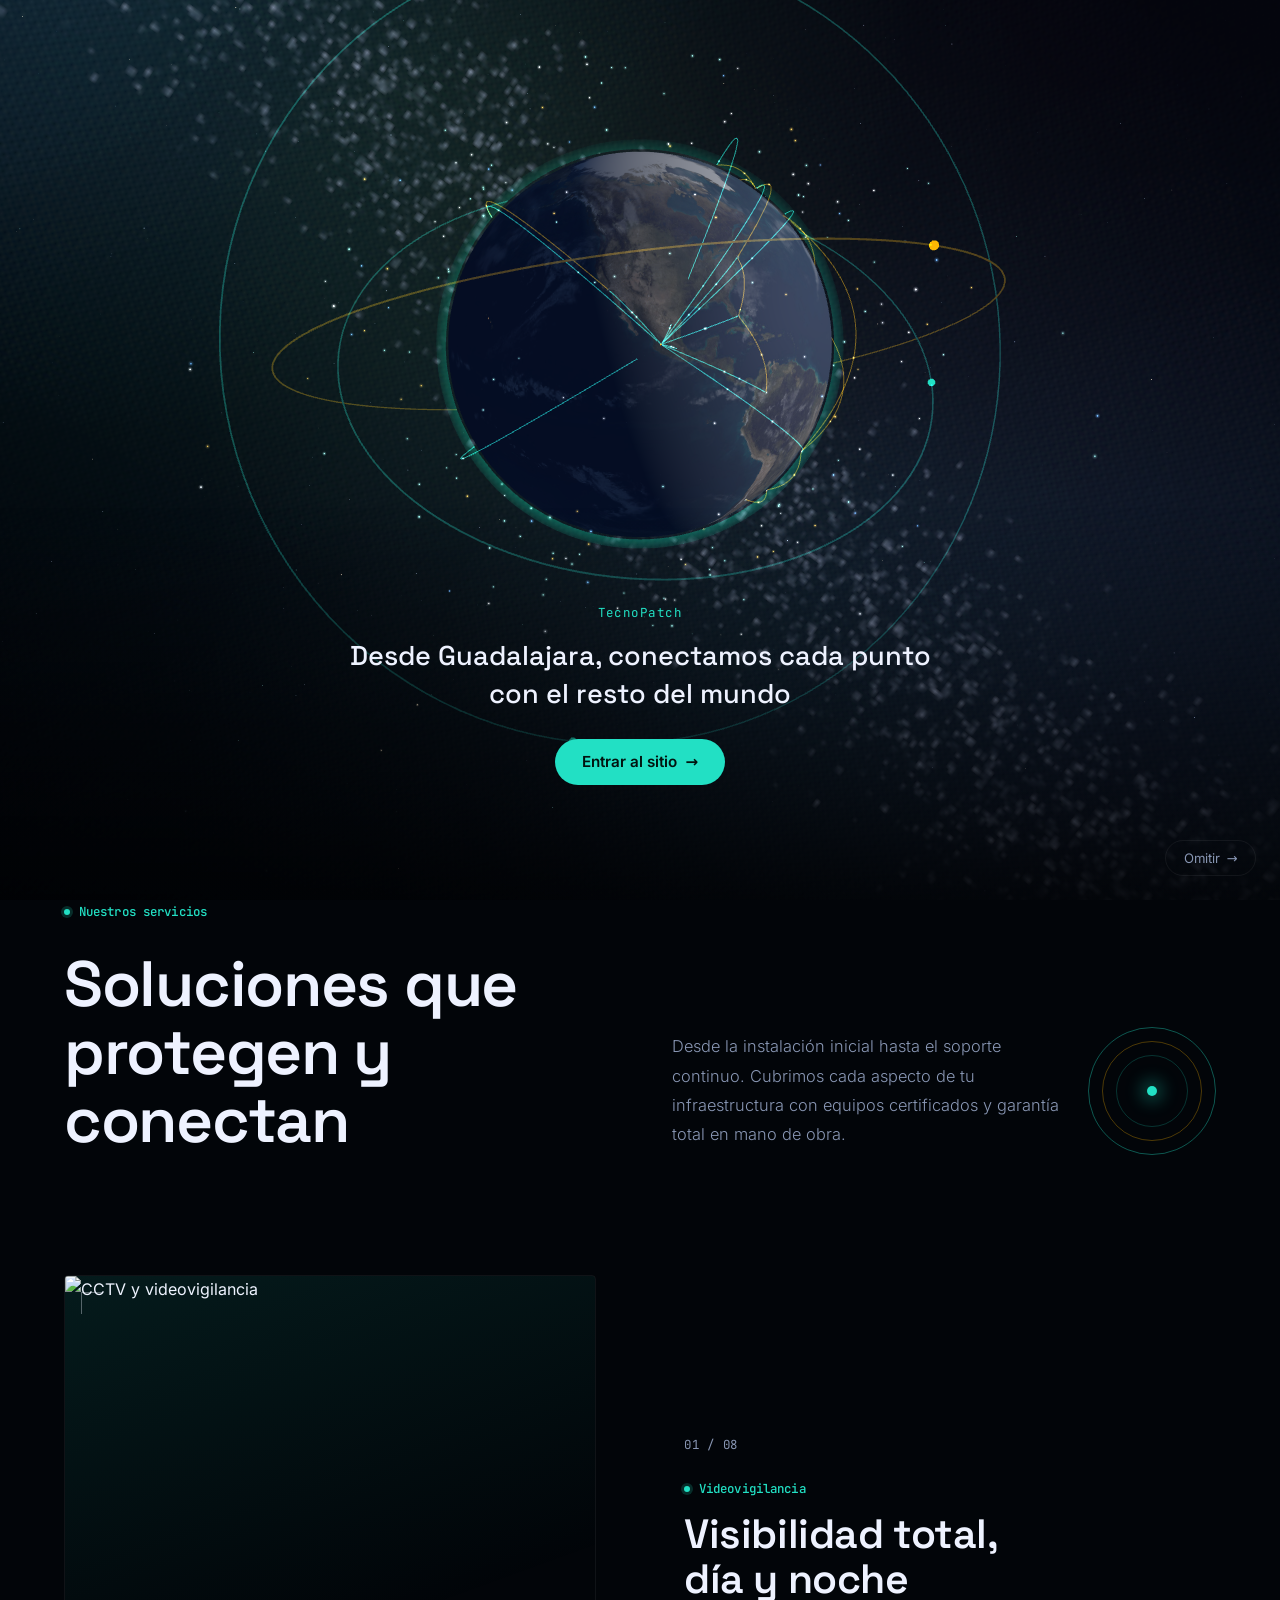
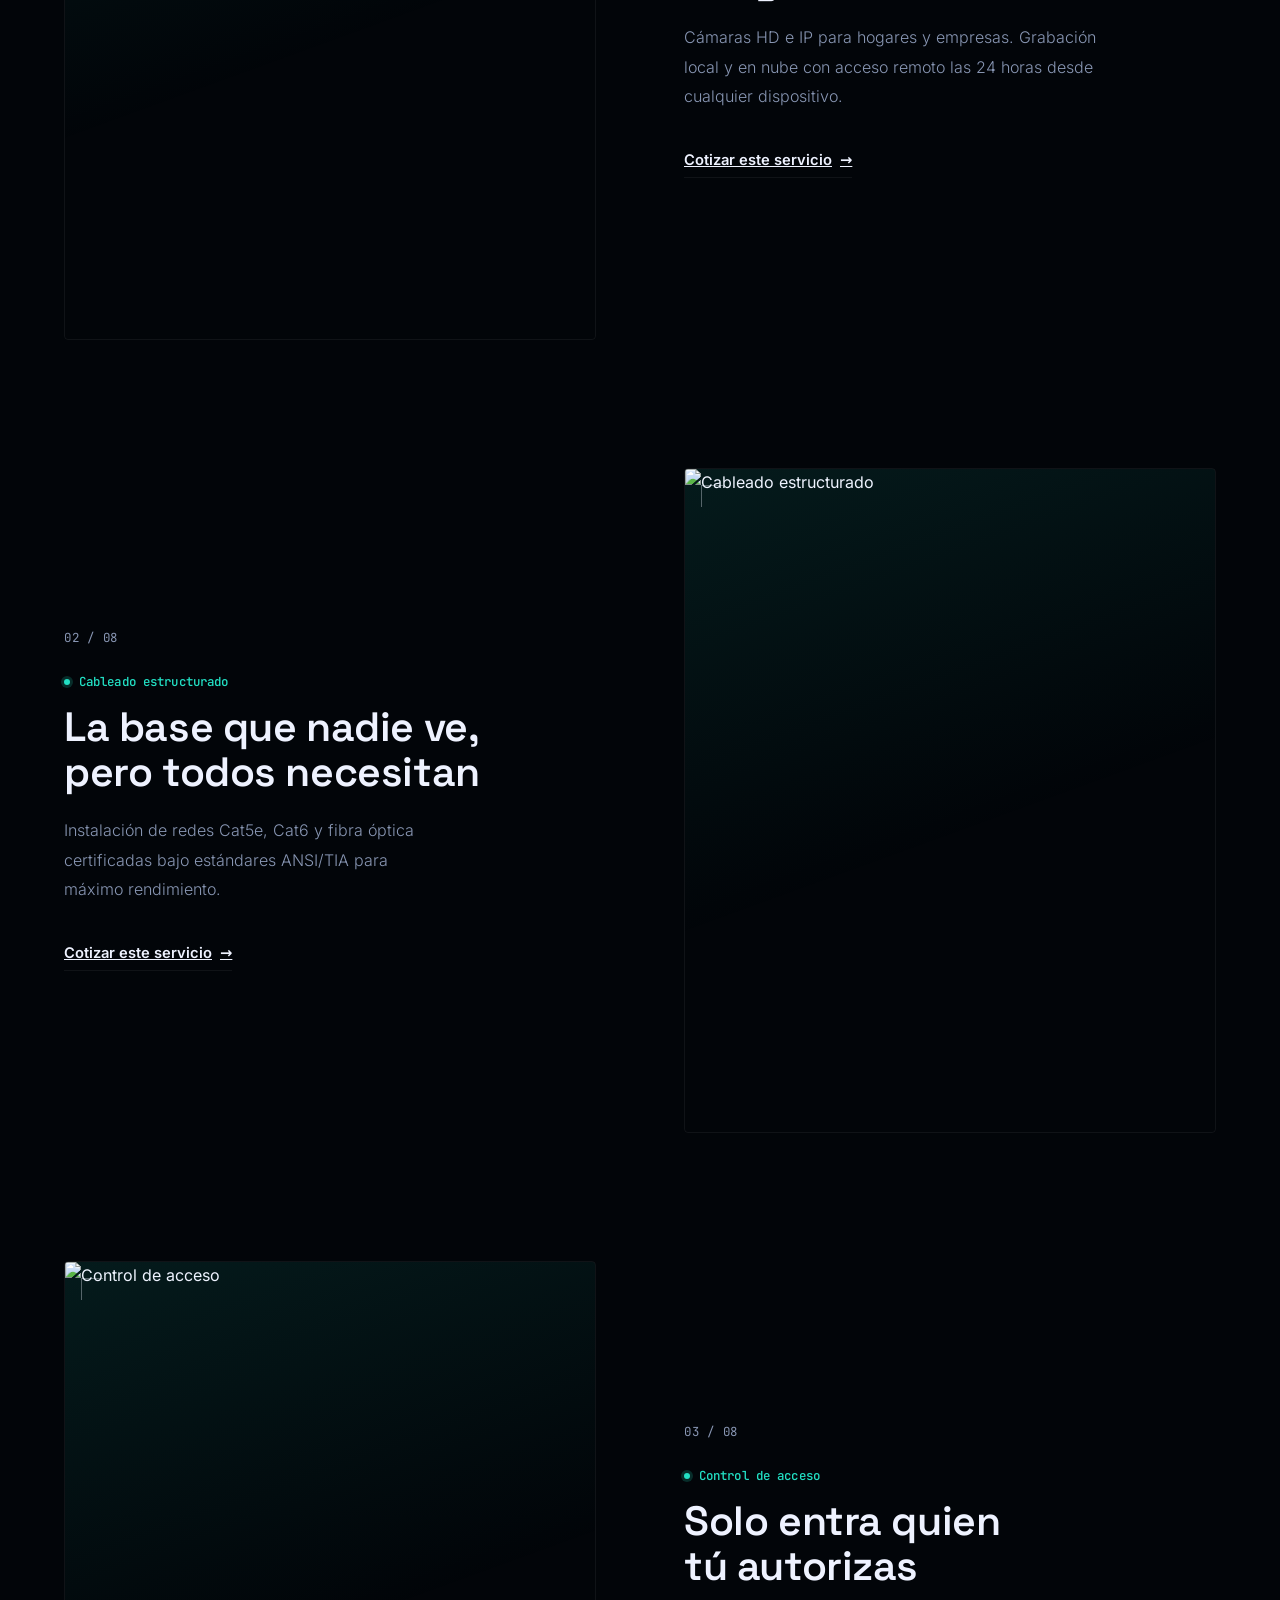
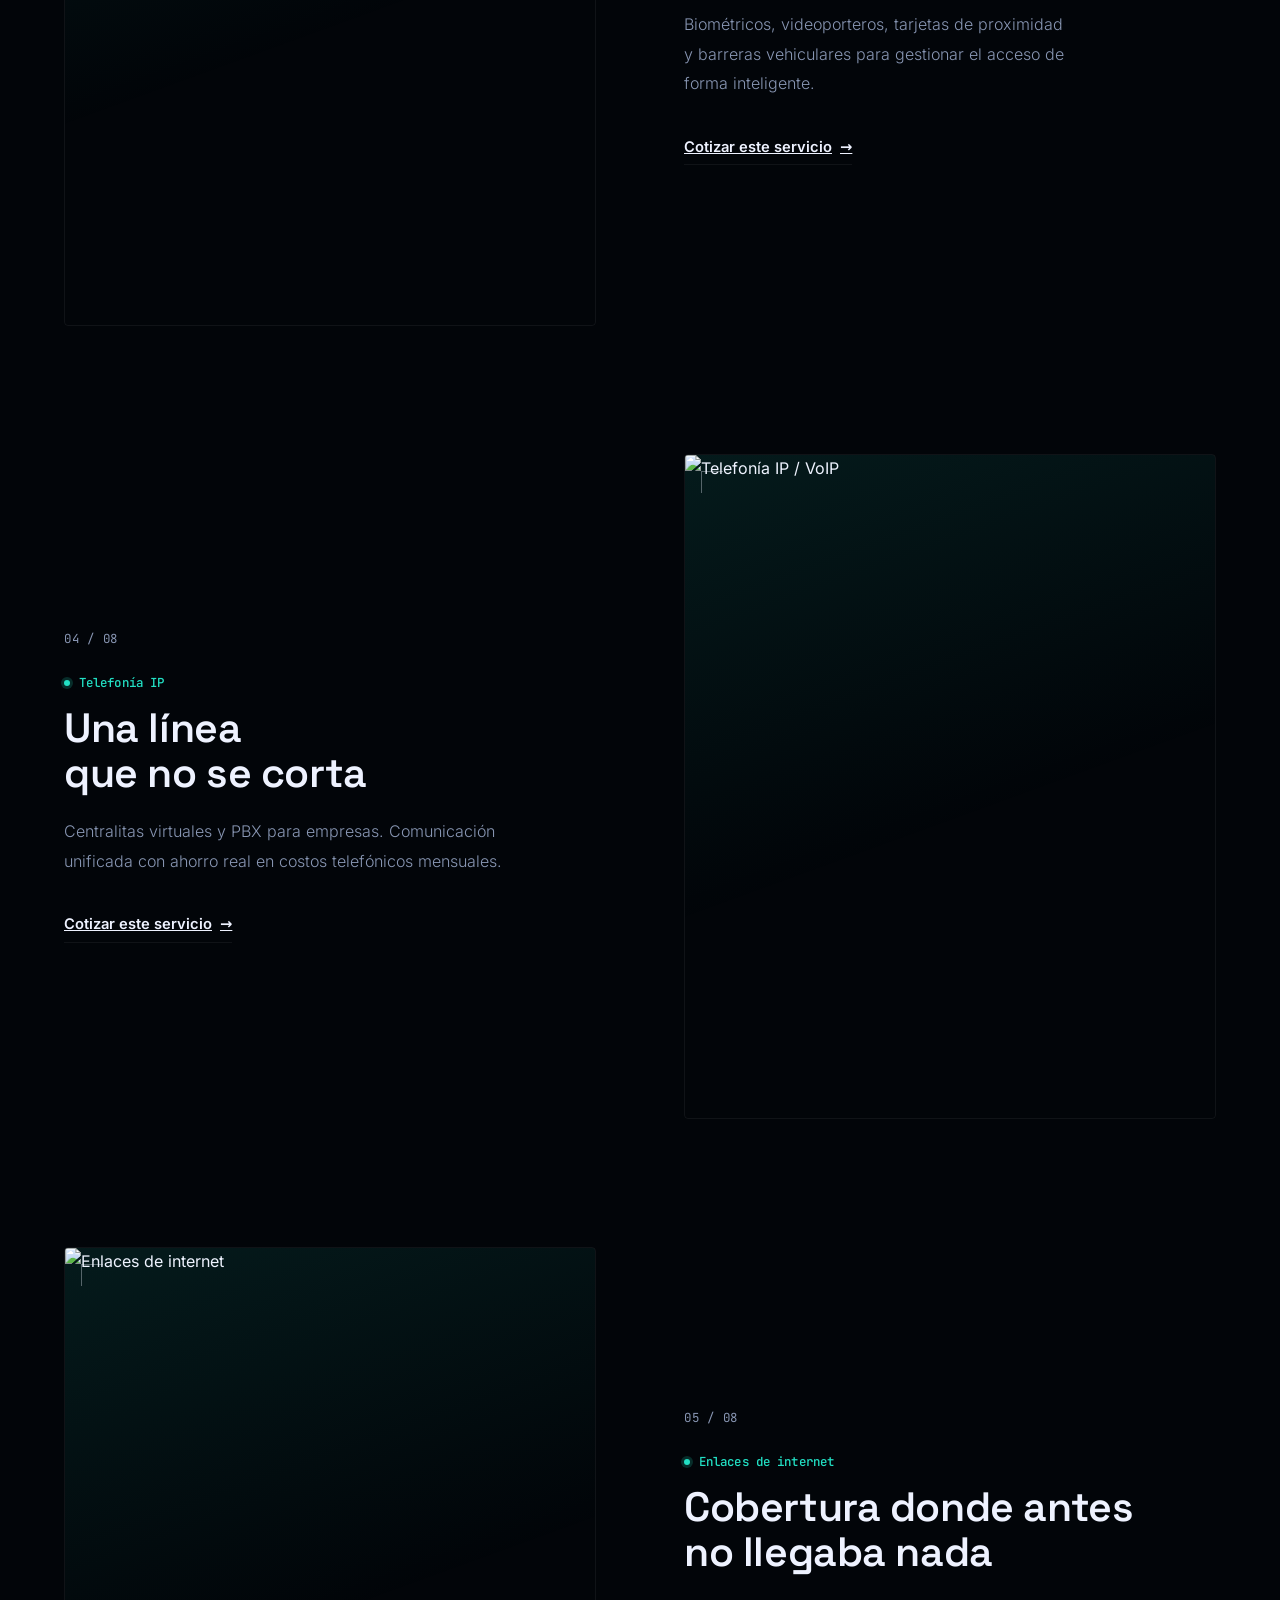
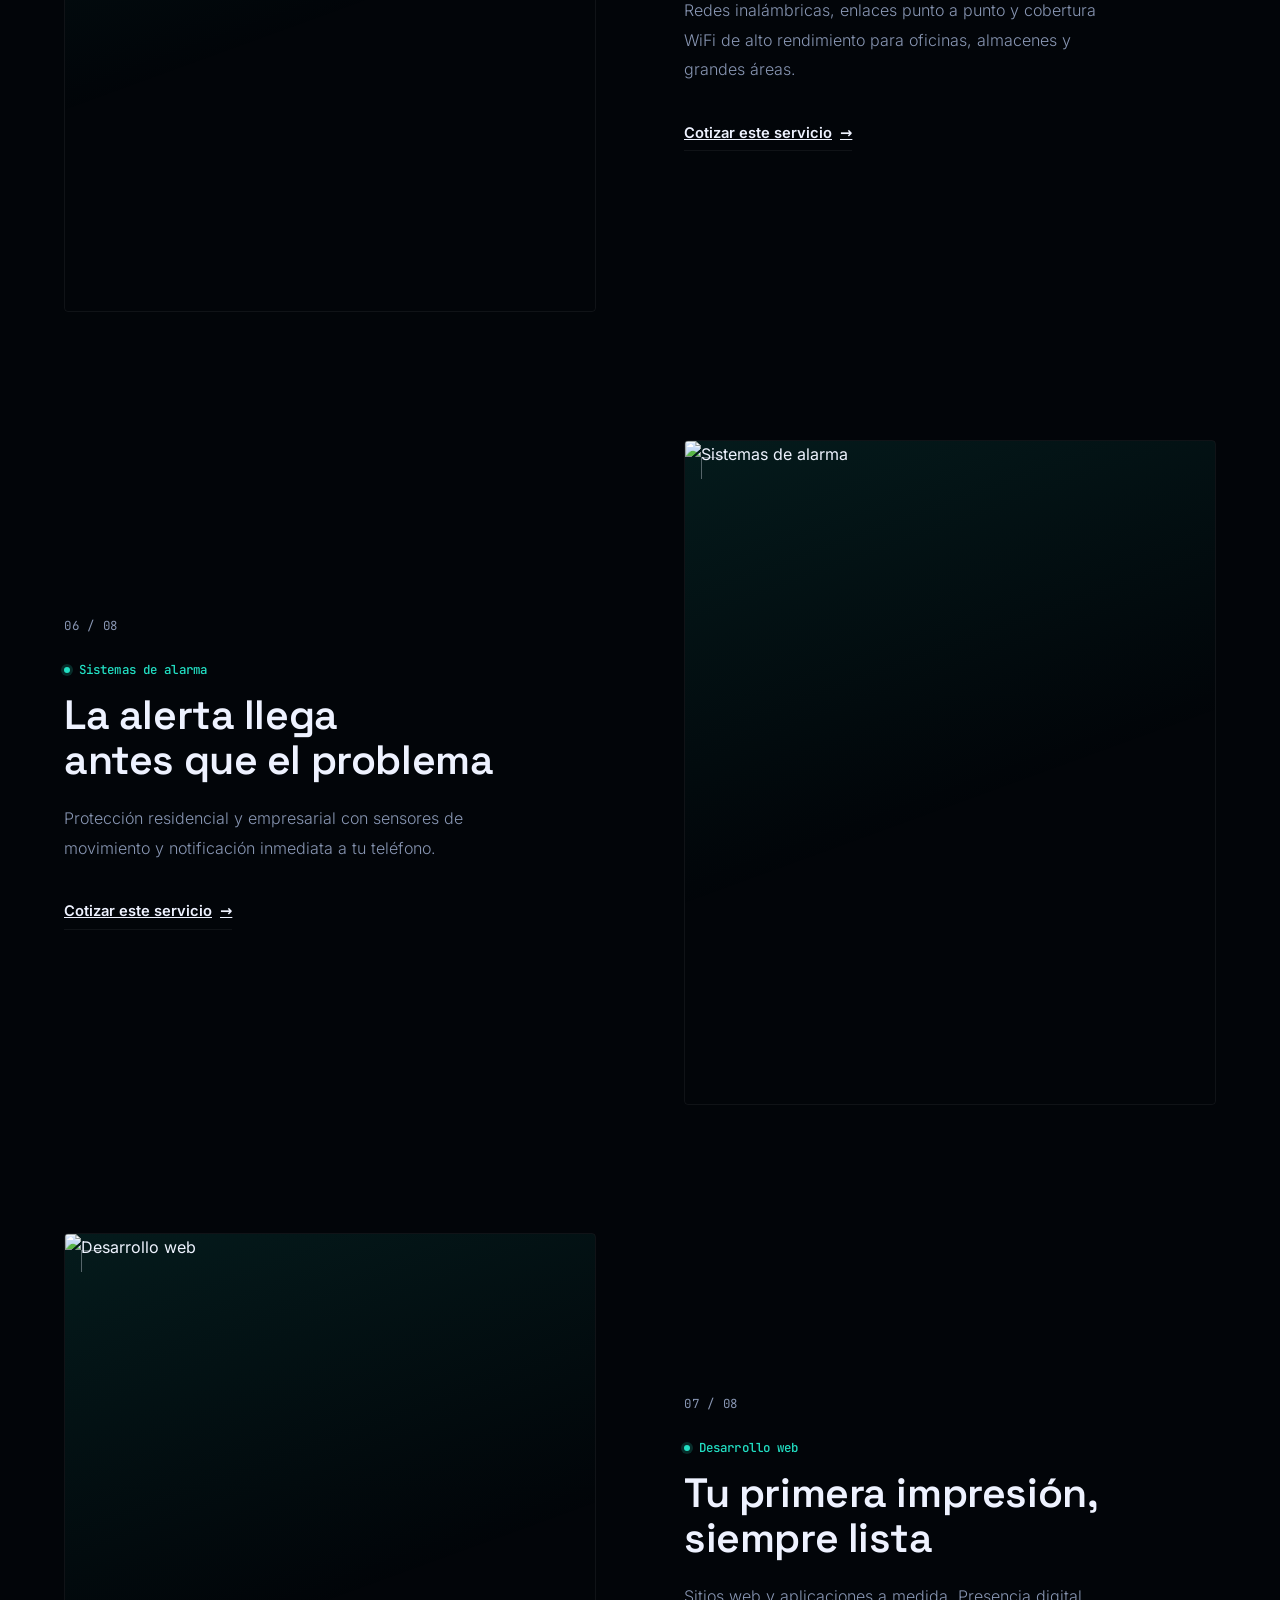
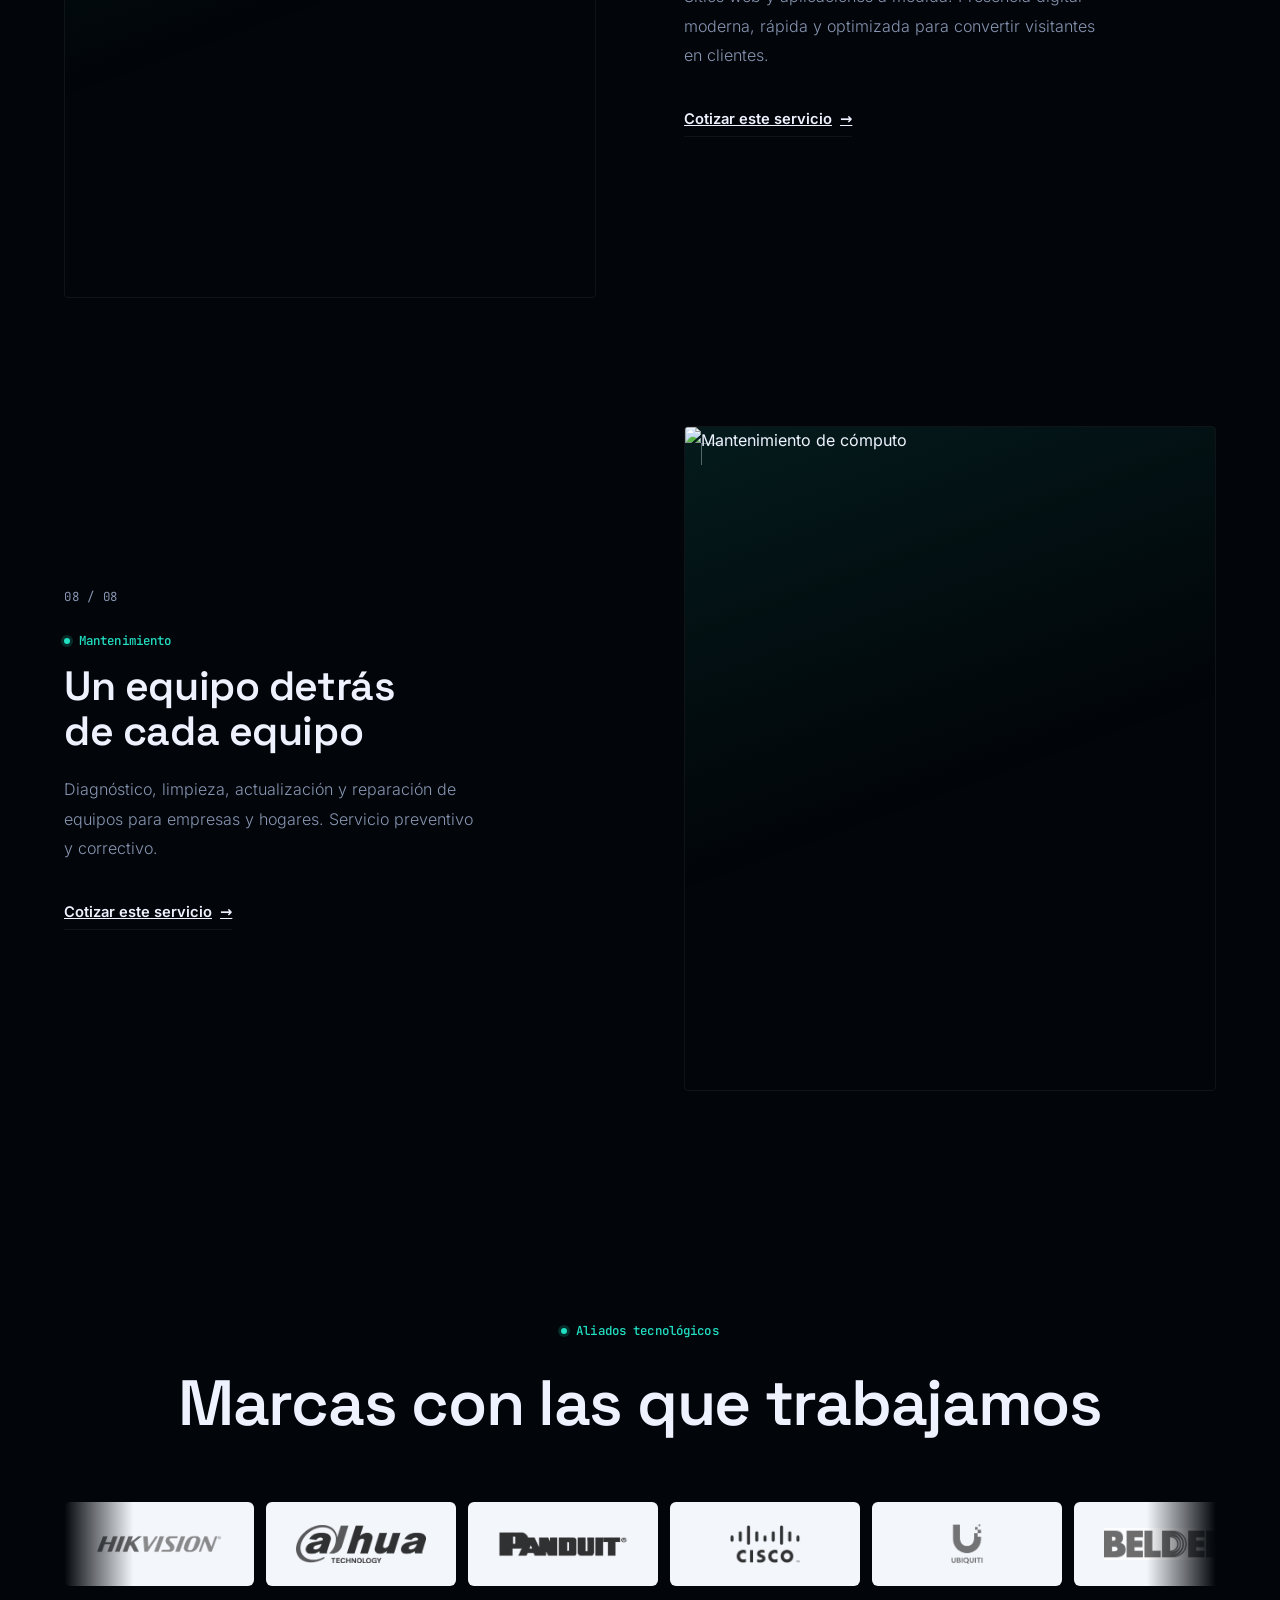
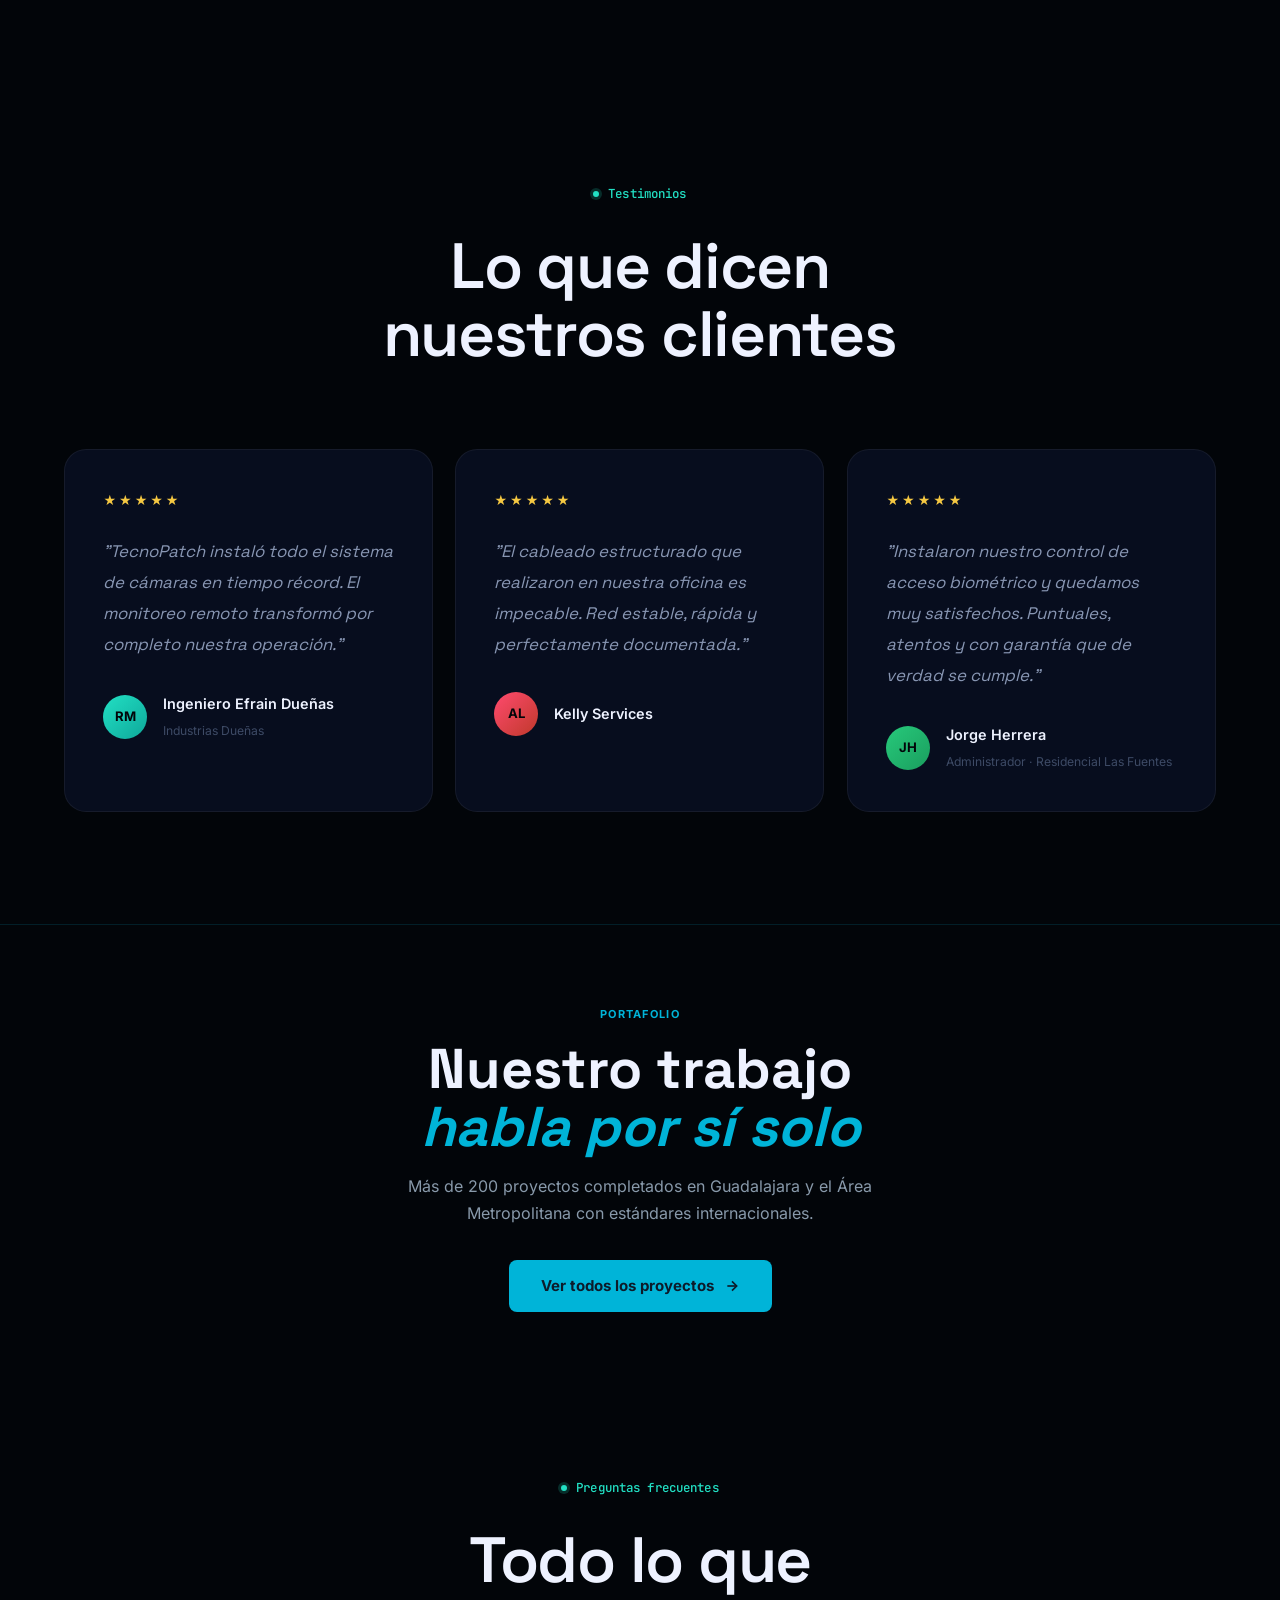
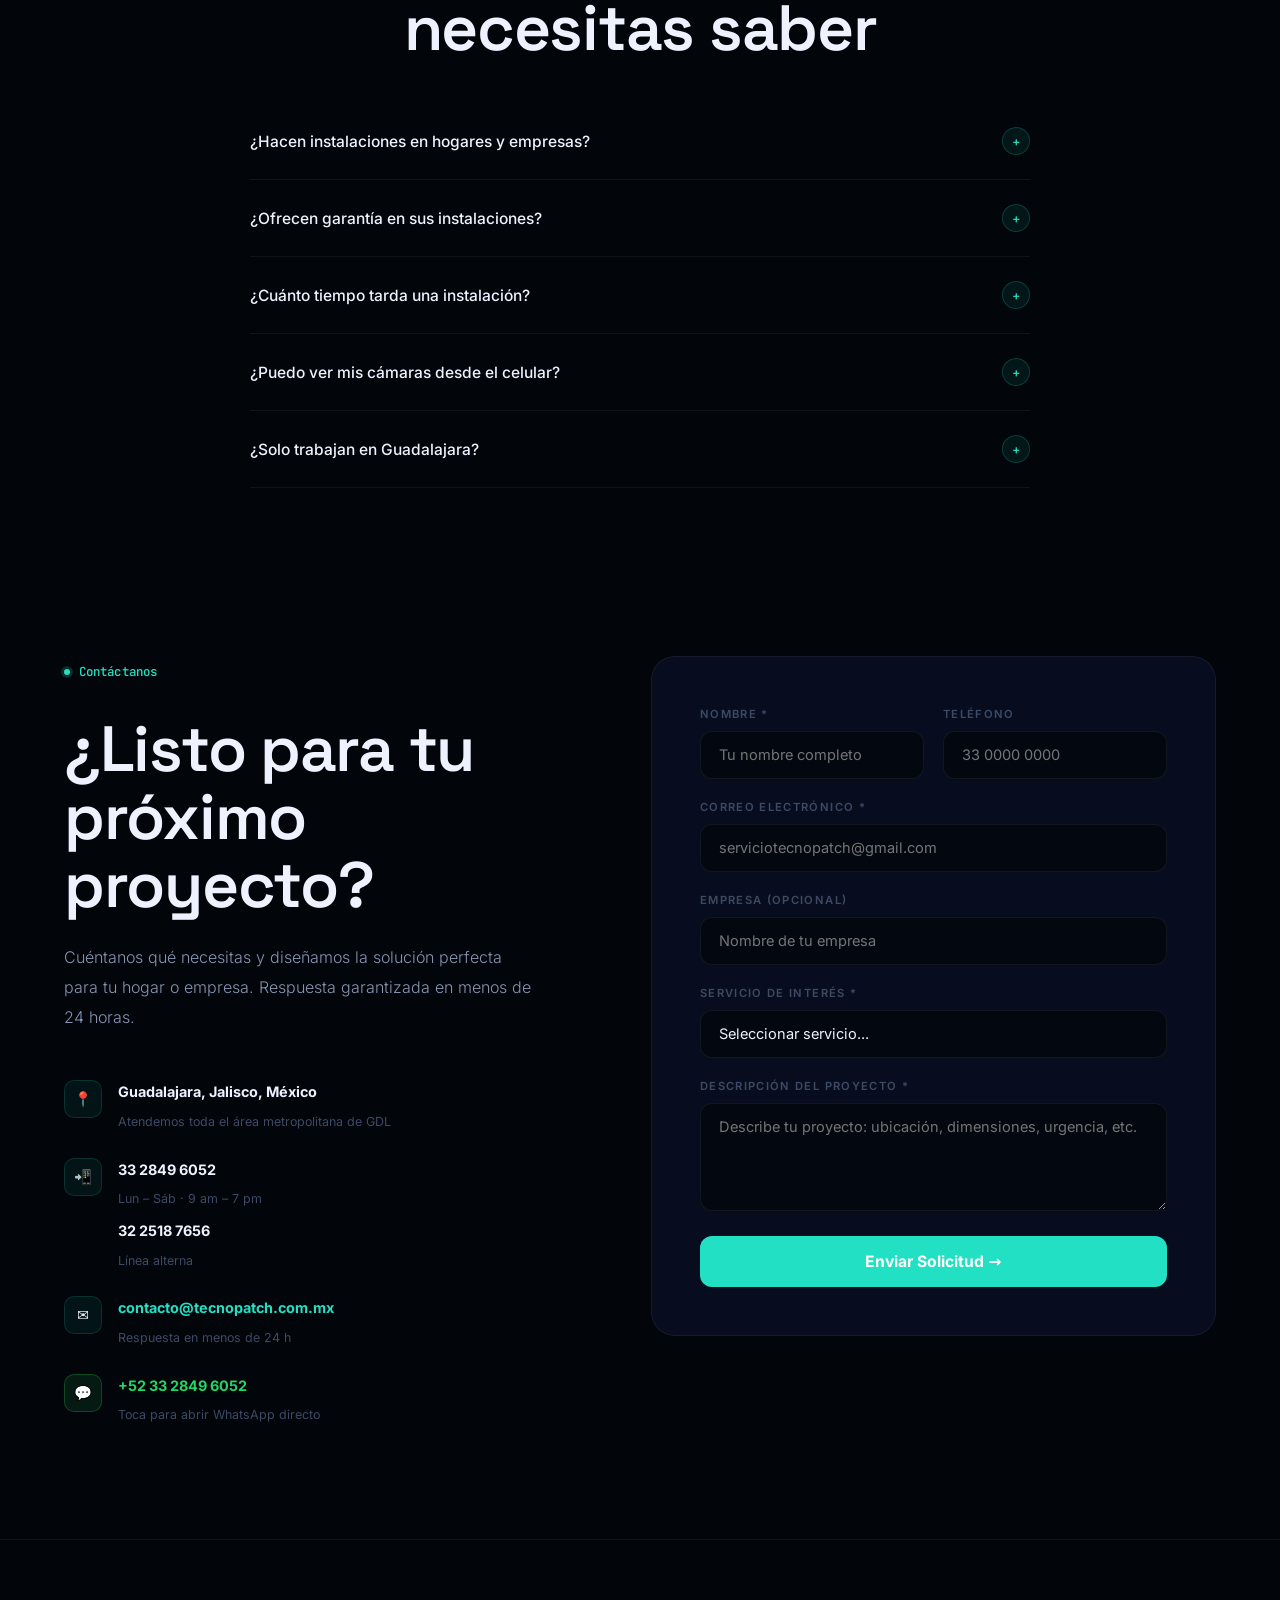
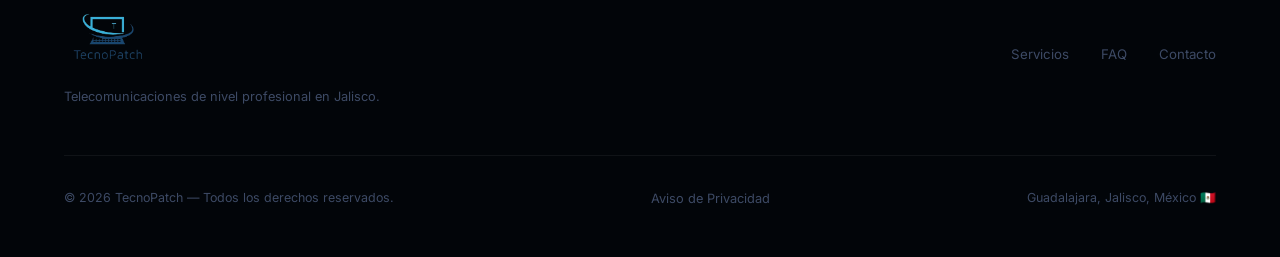
==== commit 2f25ac5b: "Quitar secciones" ====
--- a/index.html
+++ b/index.html
@@ -97,7 +97,6 @@
     <ul class="nul">
       <li><a href="#servicios">Servicios</a></li>
       <li><a href="#marcas">Marcas</a></li>
-      <li><a href="#nosotros">Nosotros</a></li>
       <li><a href="proyectos.html">Proyectos</a></li>
       <li><a href="#faq">FAQ</a></li>
     </ul>
@@ -127,7 +126,6 @@
   <div class="mnav" id="mnav">
     <a href="#servicios" onclick="cmob()">Servicios</a>
     <a href="#marcas" onclick="cmob()">Marcas</a>
-    <a href="#nosotros" onclick="cmob()">Nosotros</a>
     <a href="#faq" onclick="cmob()">FAQ</a>
     <a href="proyectos.html" onclick="cmob()">Proyectos</a>
     <a href="#contacto" class="ncta" onclick="cmob()">Solicitar Cotizaci&oacute;n</a>
@@ -337,49 +335,6 @@
           <div class="bc has-logo" aria-hidden="true"><img src="img/marcas/honeywell.png" alt="Honeywell" loading="lazy" decoding="async"></div>
           <div class="bc has-logo" aria-hidden="true"><img src="img/marcas/commscope.png" alt="CommScope" loading="lazy" decoding="async"></div>
           <div class="bc has-logo" aria-hidden="true"><img src="img/marcas/linkedpro.png" alt="LinkedPro" loading="lazy" decoding="async"></div>
-        </div>
-      </div>
-    </div>
-  </section>
-
-  <section class="why" id="nosotros">
-    <div class="wyin">
-      <div class="wyhd rv">
-        <span class="tag">Por qu&eacute; elegirnos</span>
-        <h2 class="h2" style="margin-top:.7rem">Comprometidos con<br><i>la excelencia</i></h2>
-      </div>
-      <div class="bento">
-        <div class="bcard bw2 rv">
-          <div class="bnum"><span>200</span>+</div>
-          <h3>Proyectos completados</h3>
-          <p>Desde peque&ntilde;as oficinas hasta grandes corporativos en el &aacute;rea metropolitana de Guadalajara.
-            Cada proyecto, nuestra firma.</p>
-          <div class="bbg">&#127959;</div>
-        </div>
-        <div class="bcard rv d2">
-          <div class="bico">&#9889;</div>
-          <h3>Respuesta express</h3>
-          <p>Atendemos emergencias t&eacute;cnicas en menos de 4 horas h&aacute;biles para todos nuestros clientes.</p>
-          <div class="bbg">&#9889;</div>
-        </div>
-        <div class="bcard rv d2">
-          <div class="bico">&#127919;</div>
-          <h3>T&eacute;cnicos certificados</h3>
-          <p>Personal con certificaciones vigentes en todas las marcas y sistemas que instalamos.</p>
-          <div class="bbg">&#127942;</div>
-        </div>
-        <div class="bcard rv d3">
-          <div class="bico">&#128274;</div>
-          <h3>Garant&iacute;a total</h3>
-          <p>Garantizamos la mano de obra en cada instalaci&oacute;n. Regresamos sin costo si algo falla.</p>
-          <div class="bbg">&#128274;</div>
-        </div>
-        <div class="bcard rv d3">
-          <div class="bnum" style="font-size:3.8rem"><span>24</span>/7</div>
-          <h3>Soporte continuo</h3>
-          <p>Monitoreo y asistencia disponible todos los d&iacute;as del a&ntilde;o para tus sistemas cr&iacute;ticos.
-          </p>
-          <div class="bbg">&#127769;</div>
         </div>
       </div>
     </div>
@@ -579,7 +534,6 @@
       </div>
       <div class="ftl">
         <a href="#servicios">Servicios</a>
-        <a href="#nosotros">Nosotros</a>
         <a href="#faq">FAQ</a>
         <a href="#contacto">Contacto</a>
       </div>
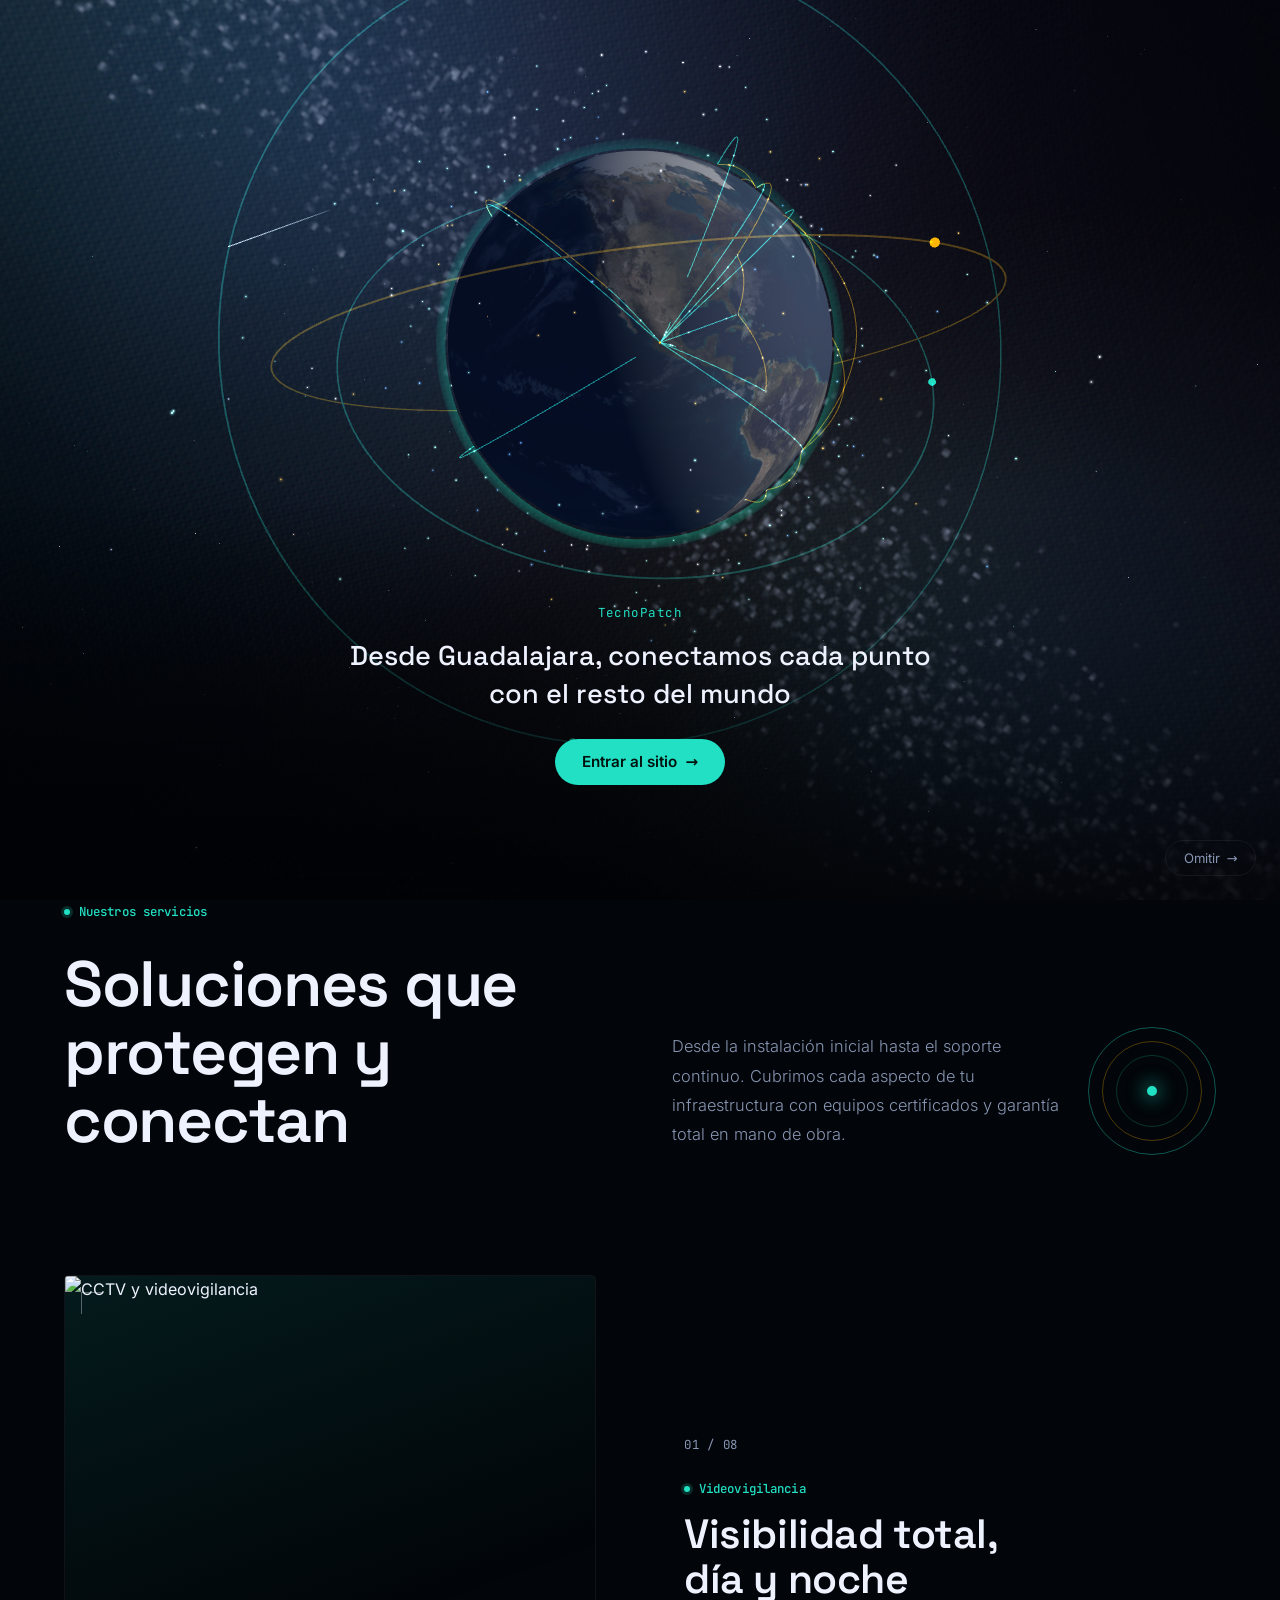
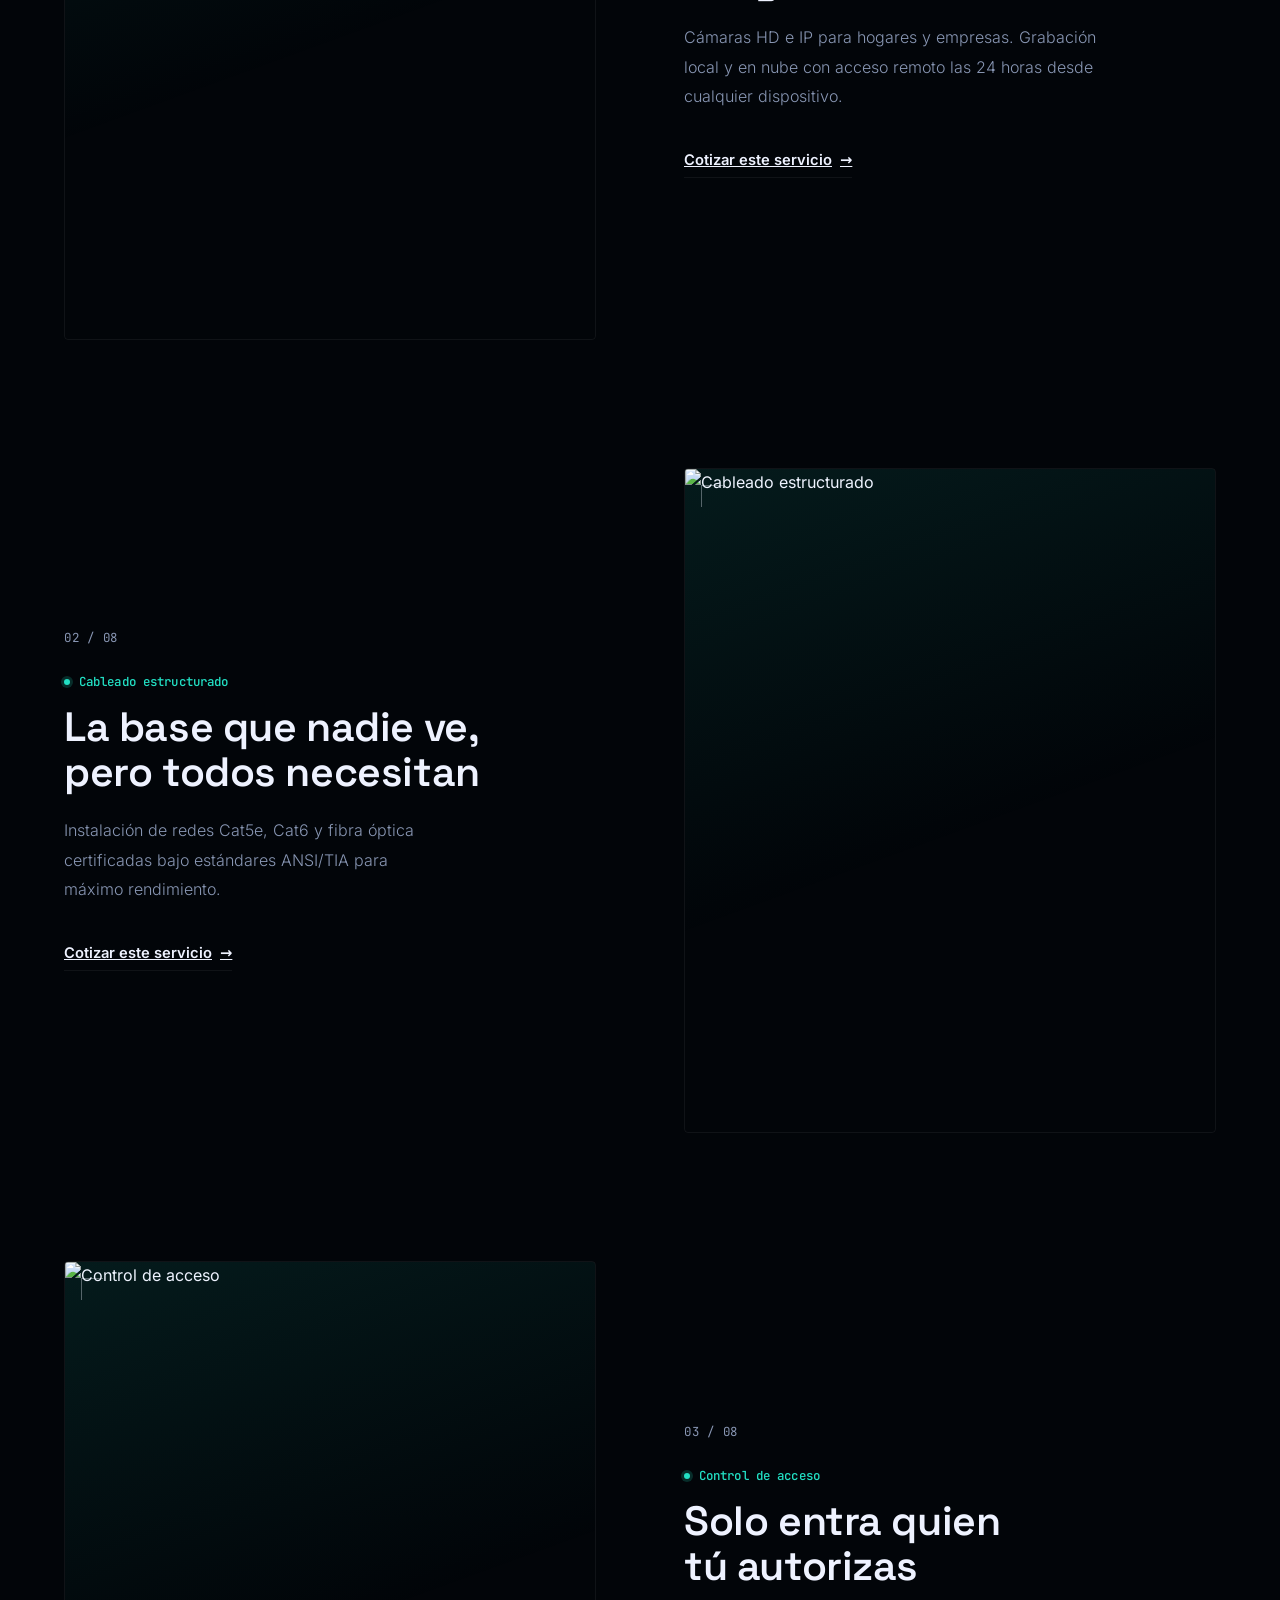
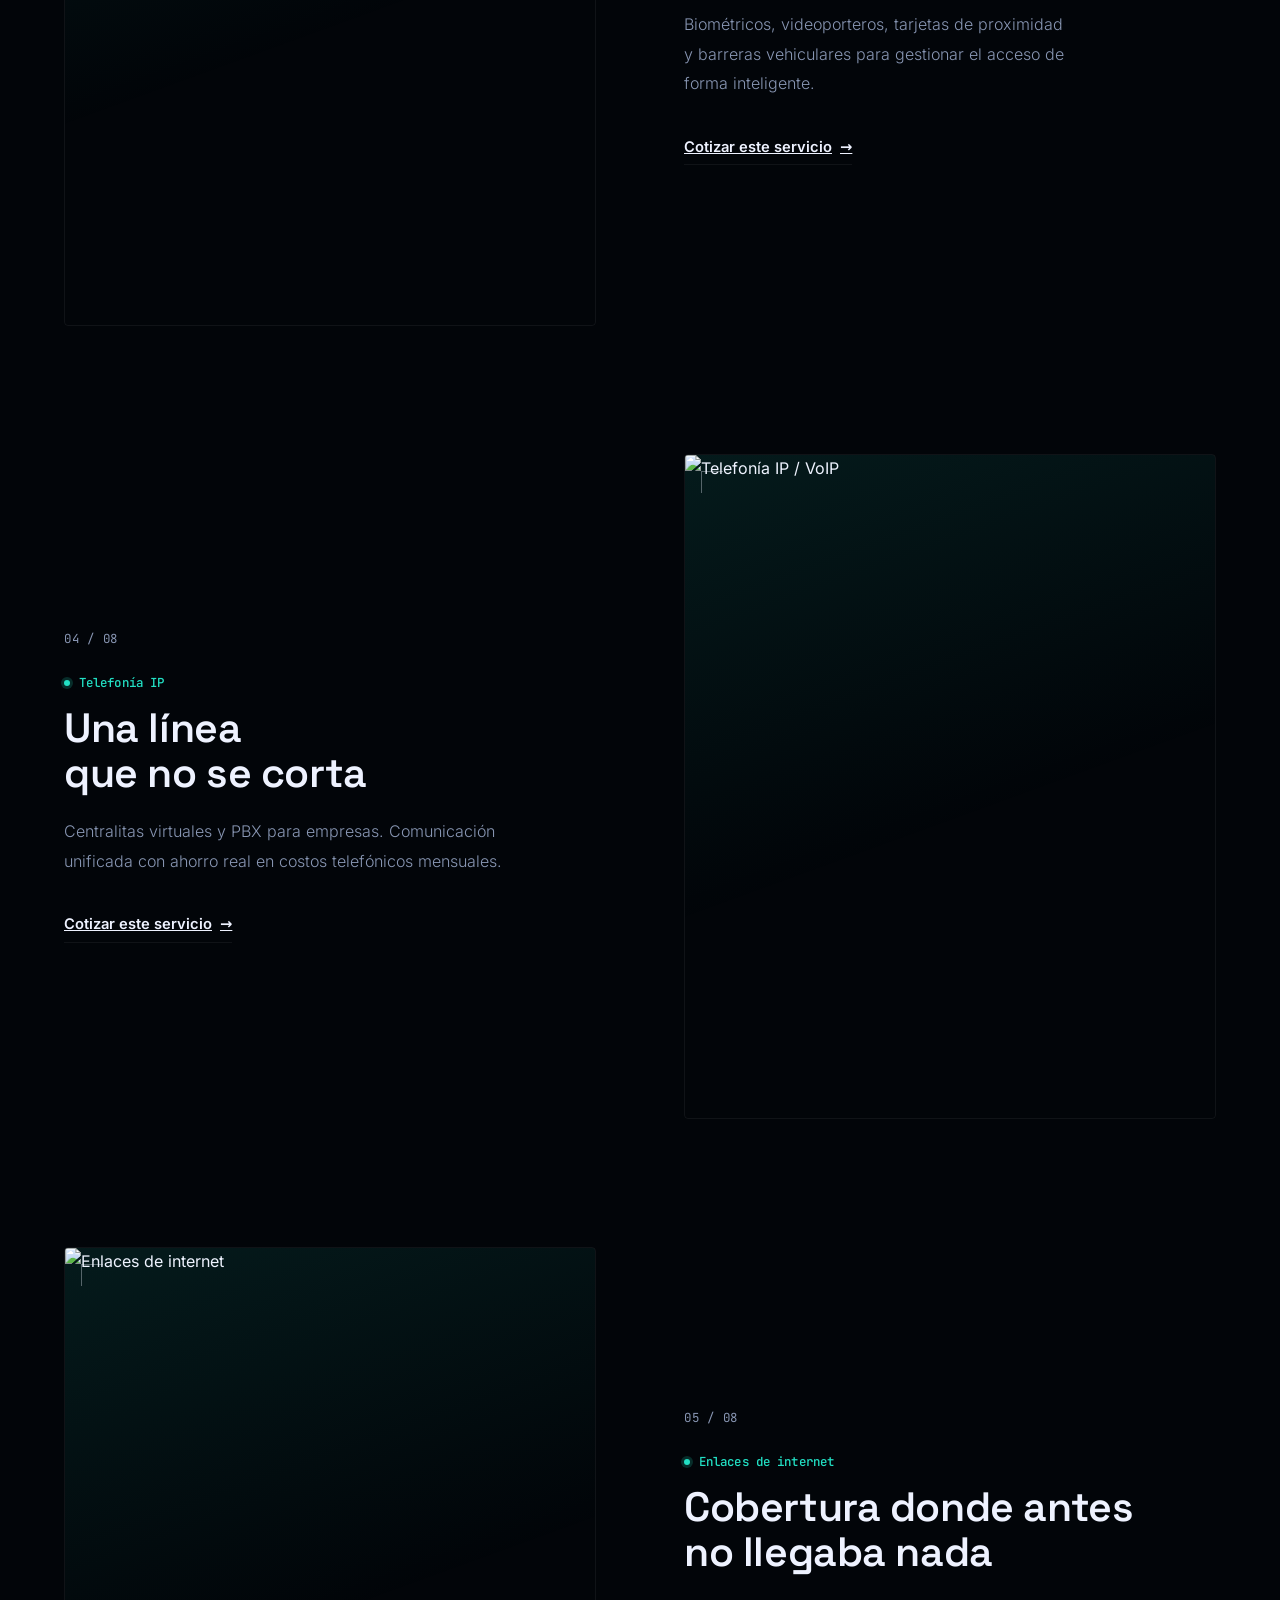
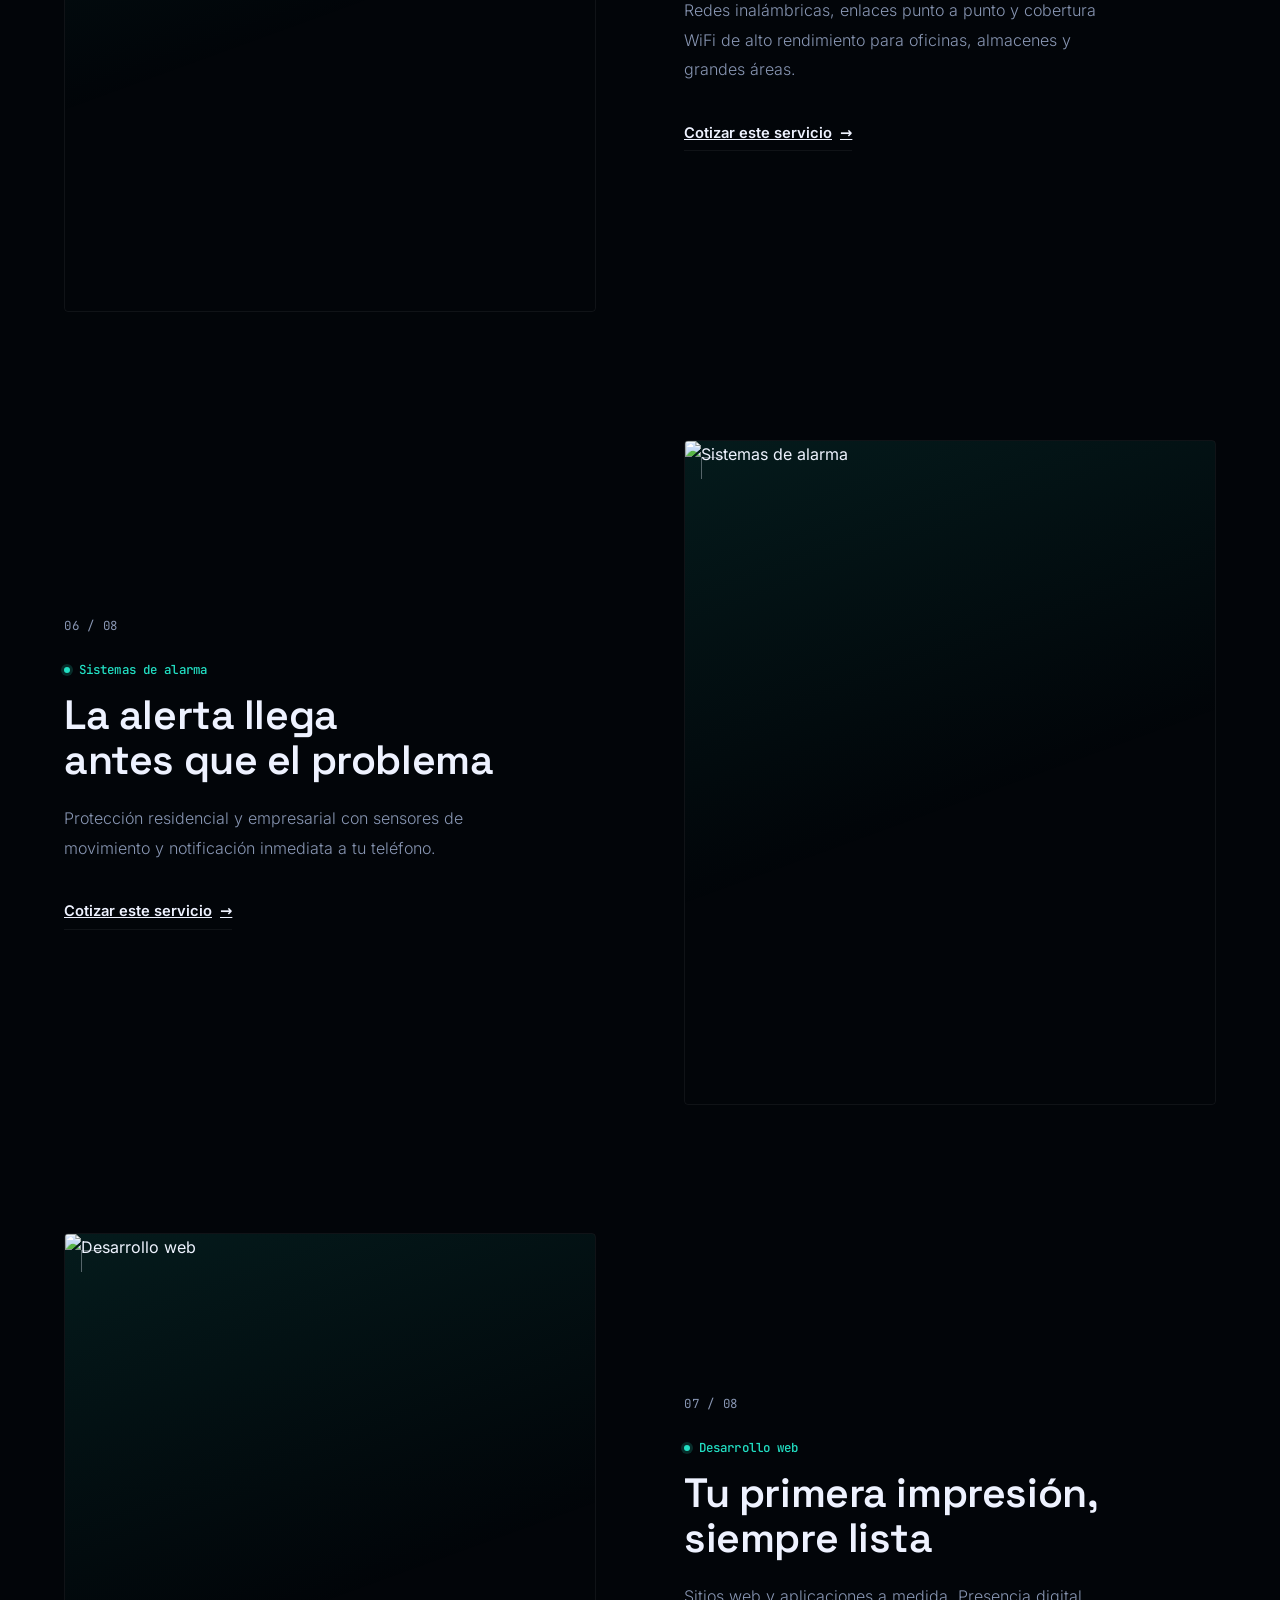
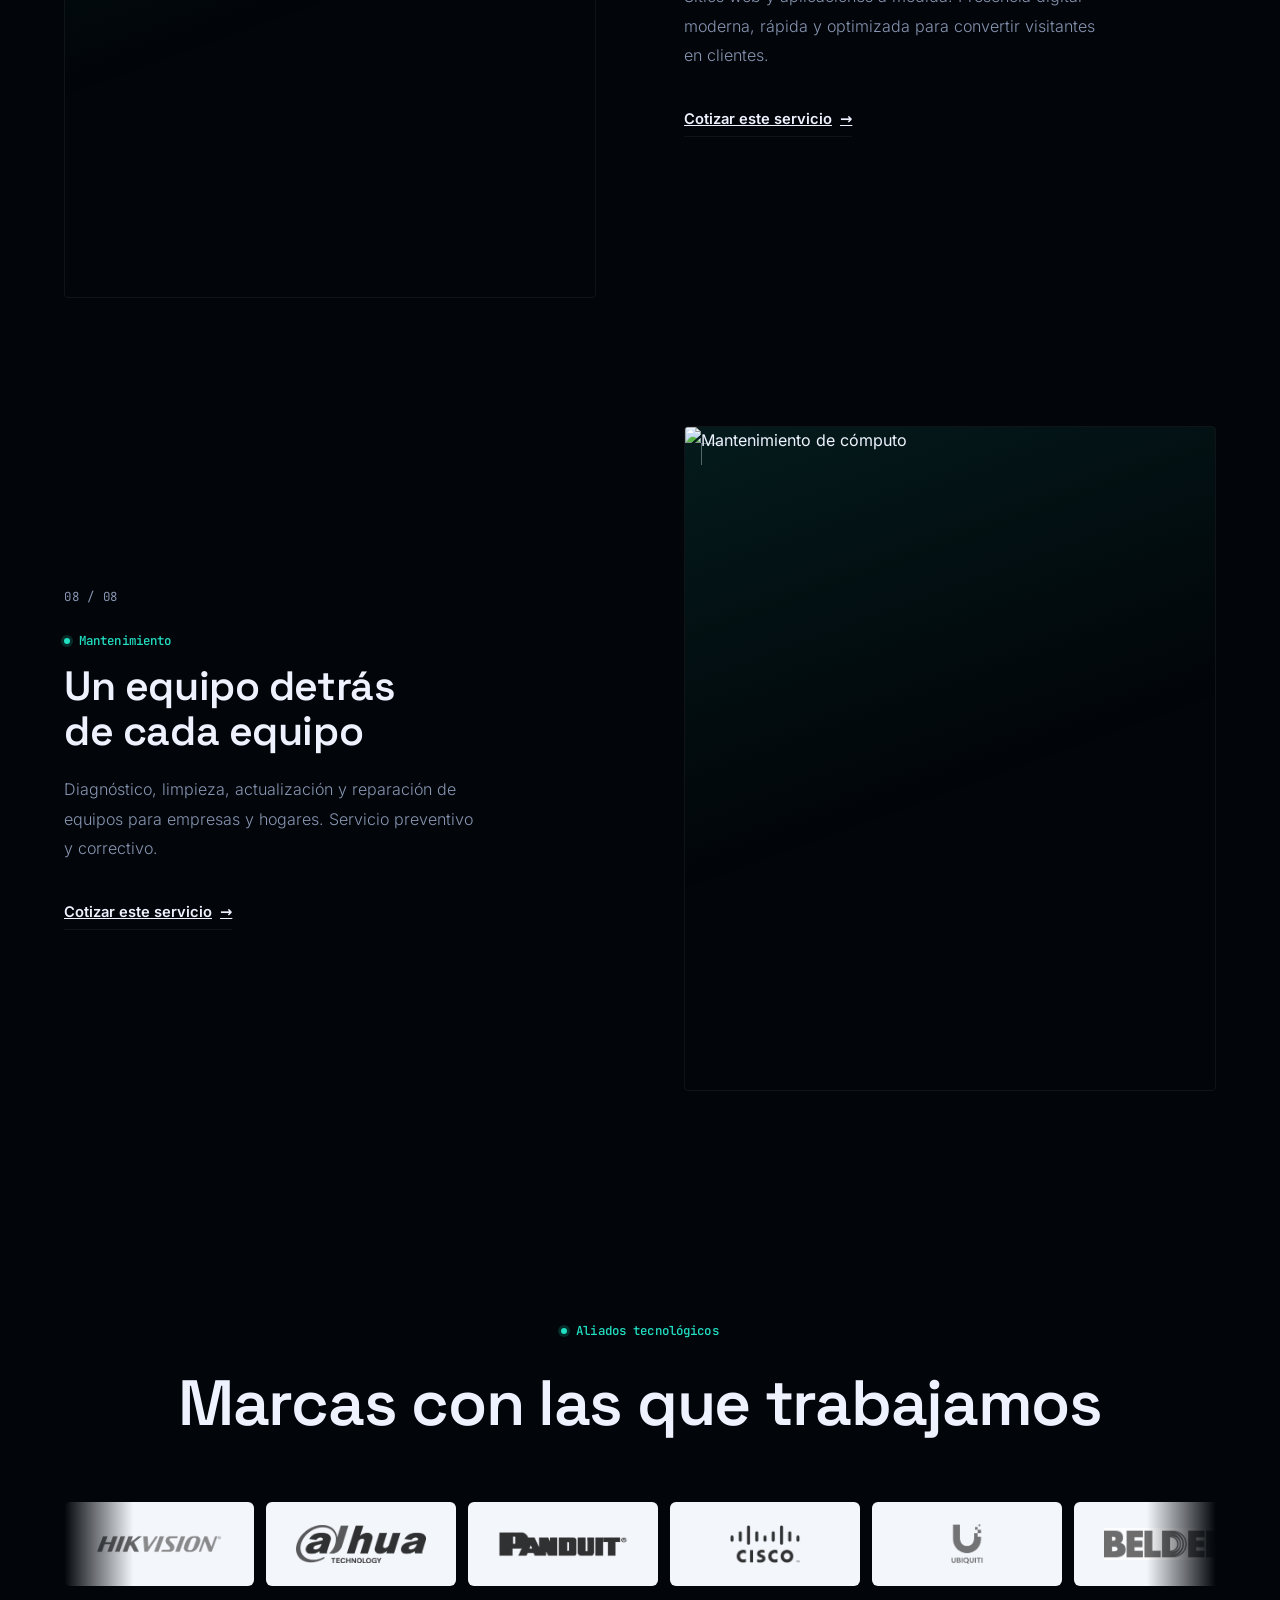
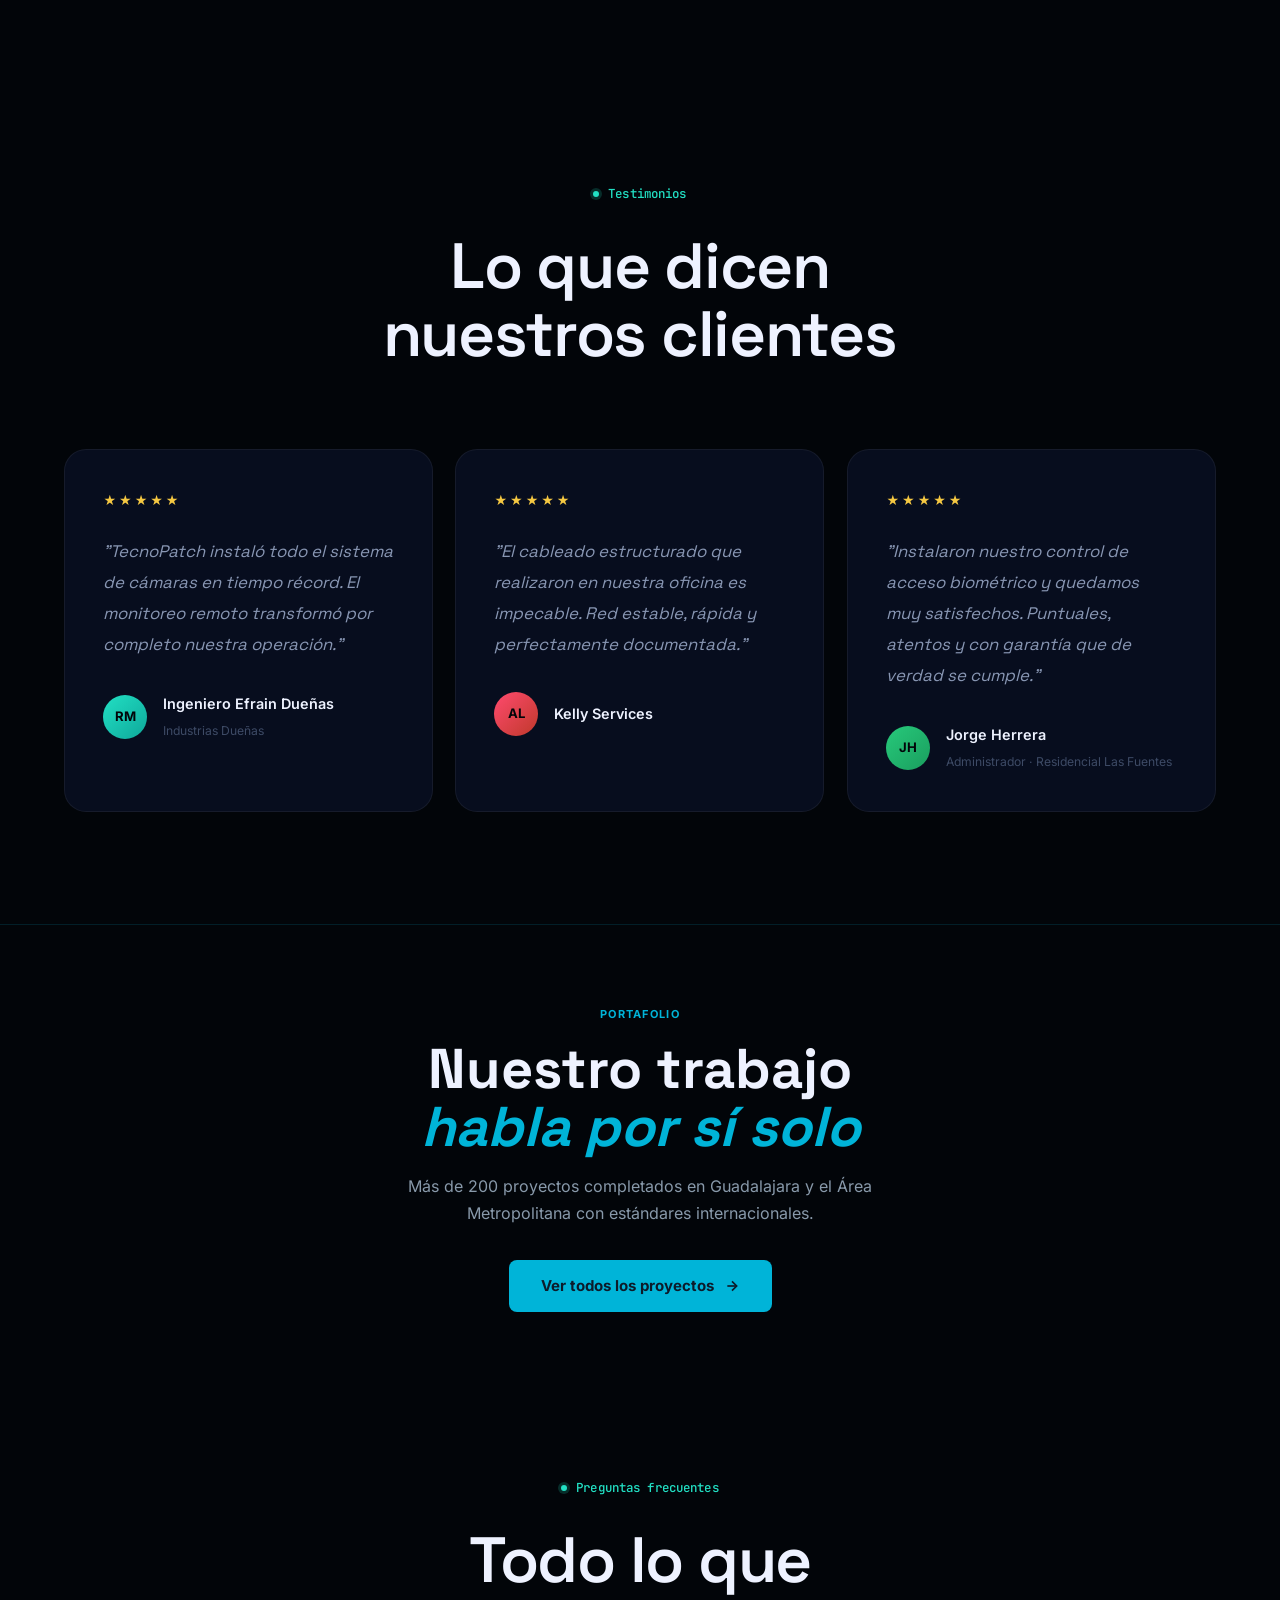
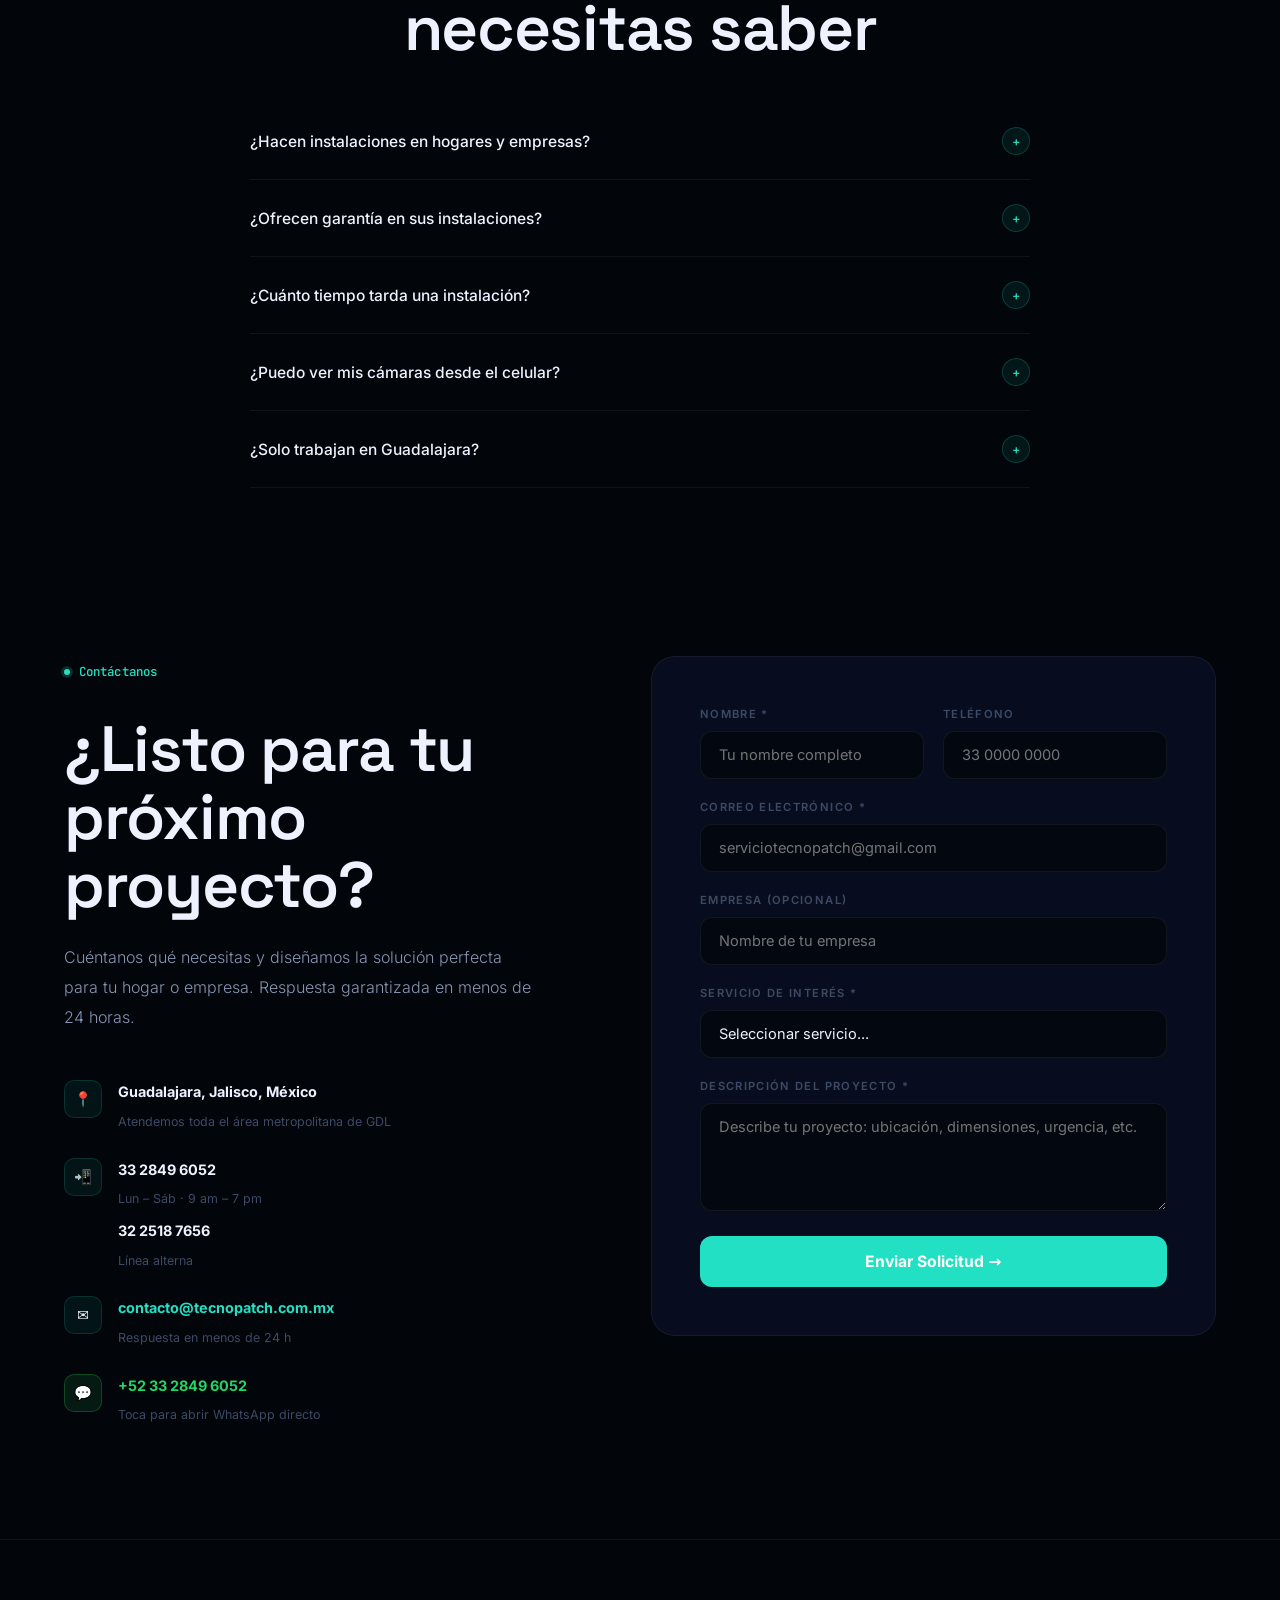
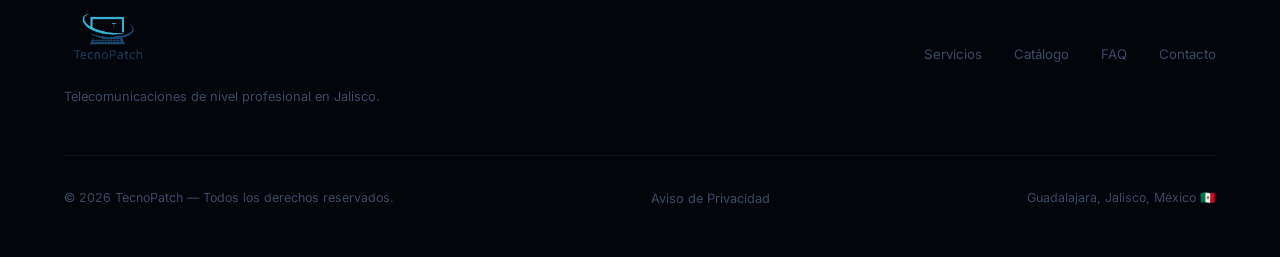
==== commit 7fd5430b: "Catalogo web + PDF nuevo, carrusel de marcas, tipografia unificada" ====
--- a/index.html
+++ b/index.html
@@ -98,22 +98,11 @@
       <li><a href="#servicios">Servicios</a></li>
       <li><a href="#marcas">Marcas</a></li>
       <li><a href="proyectos.html">Proyectos</a></li>
+      <li><a href="catalogo.html">Cat&aacute;logo</a></li>
       <li><a href="#faq">FAQ</a></li>
     </ul>
     <div class="nav-actions">
       <a href="#contacto" class="ncta">Cotizar</a>
-      <a href="docs/TecnoPatch_Catalogo_CARTA_2026.pdf" download="TecnoPatch_Catalogo_Servicios_2026.pdf"
-        title="Descargar Catálogo"
-        style="display:inline-flex;align-items:center;gap:6px;padding:9px 16px;border-radius:8px;background:rgba(255,183,3,0.12);border:1px solid rgba(255,183,3,0.35);color:#FFB703;font-size:13px;font-weight:600;text-decoration:none;transition:all 0.2s;font-family:inherit;"
-        onmouseover="this.style.background='rgba(255,183,3,0.22)';this.style.borderColor='#FFB703'"
-        onmouseout="this.style.background='rgba(255,183,3,0.12)';this.style.borderColor='rgba(255,183,3,0.35)'">
-        <svg width="14" height="14" viewBox="0 0 24 24" fill="none" stroke="currentColor" stroke-width="2.5">
-          <path d="M21 15v4a2 2 0 01-2 2H5a2 2 0 01-2-2v-4" />
-          <polyline points="7 10 12 15 17 10" />
-          <line x1="12" y1="15" x2="12" y2="3" />
-        </svg>
-        Catálogo
-      </a>
       <button class="thbtn" id="thbtn" onclick="toggleTheme()" aria-label="Cambiar tema">
         <span class="thico moon">🌙</span>
         <span class="thico sun">☀️</span>
@@ -128,6 +117,7 @@
     <a href="#marcas" onclick="cmob()">Marcas</a>
     <a href="#faq" onclick="cmob()">FAQ</a>
     <a href="proyectos.html" onclick="cmob()">Proyectos</a>
+    <a href="catalogo.html" onclick="cmob()">Cat&aacute;logo</a>
     <a href="#contacto" class="ncta" onclick="cmob()">Solicitar Cotizaci&oacute;n</a>
   </div>
 
@@ -534,6 +524,7 @@
       </div>
       <div class="ftl">
         <a href="#servicios">Servicios</a>
+        <a href="catalogo.html">Cat&aacute;logo</a>
         <a href="#faq">FAQ</a>
         <a href="#contacto">Contacto</a>
       </div>
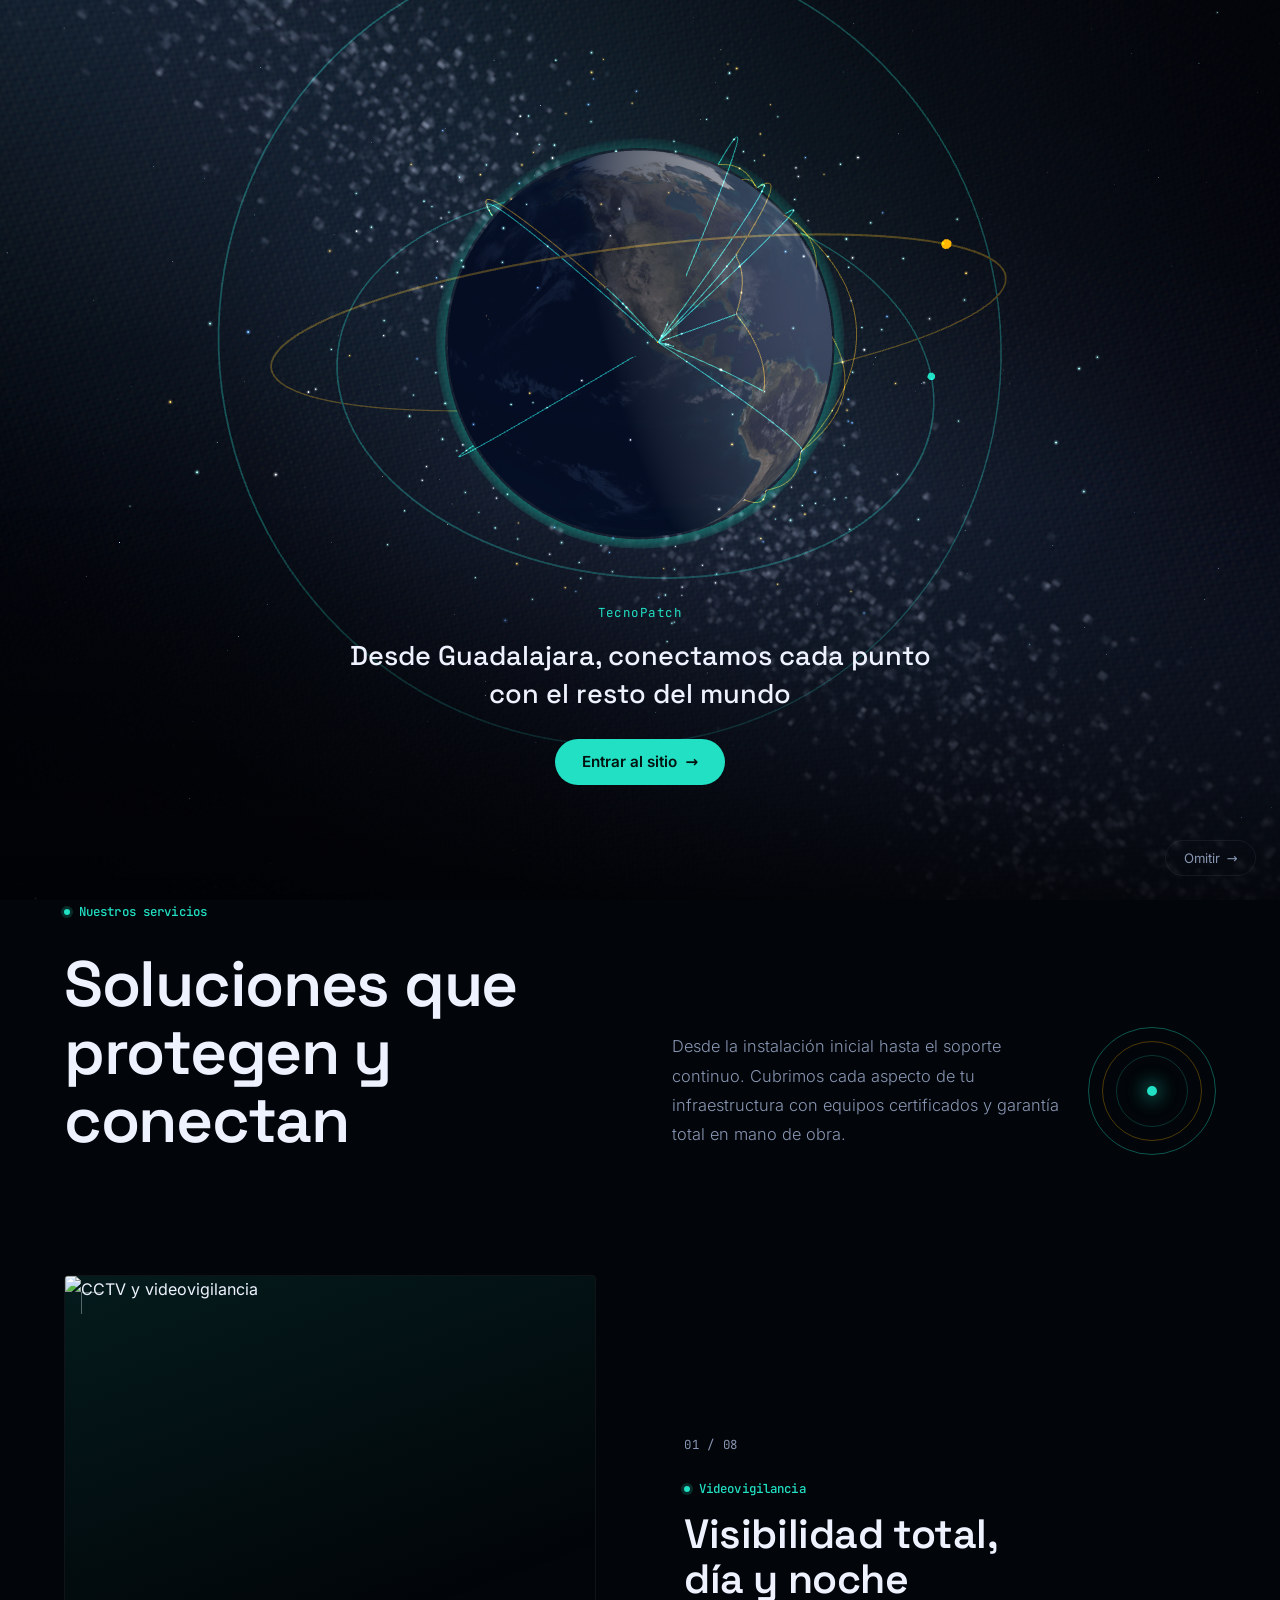
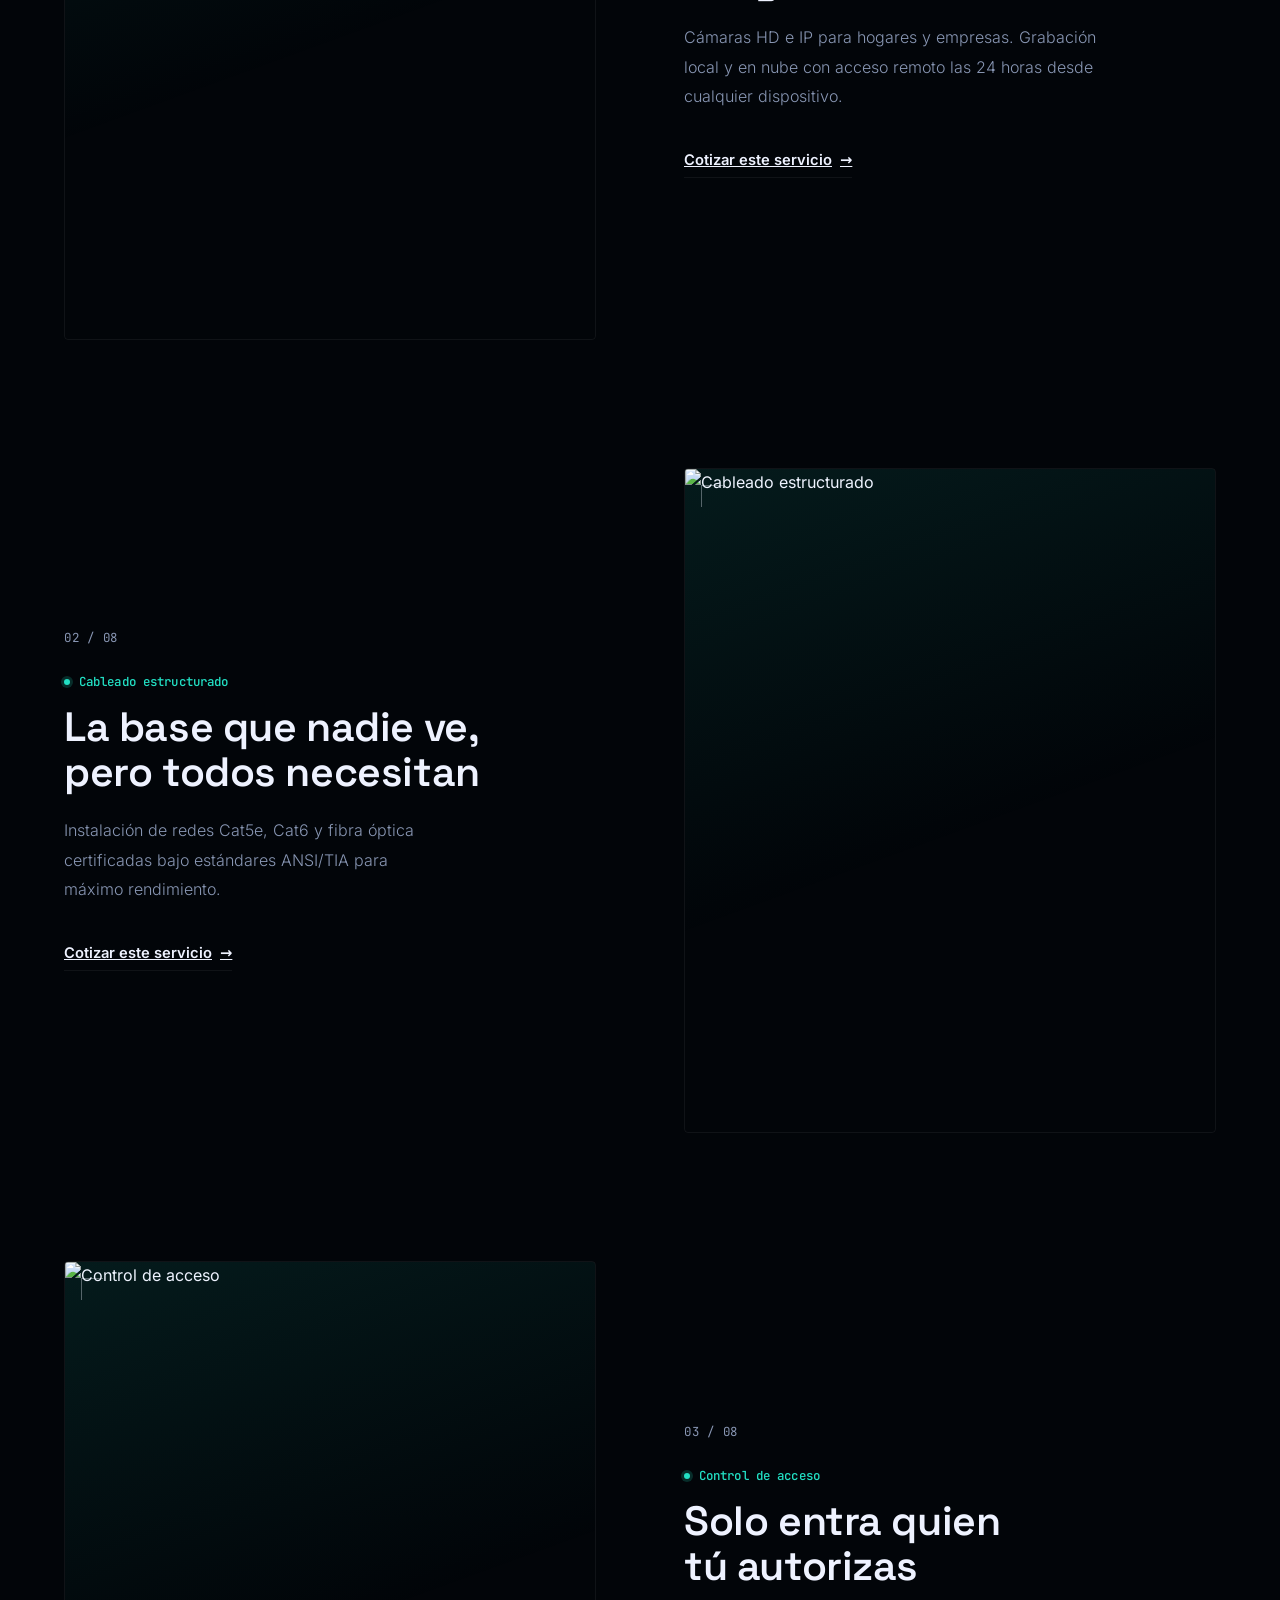
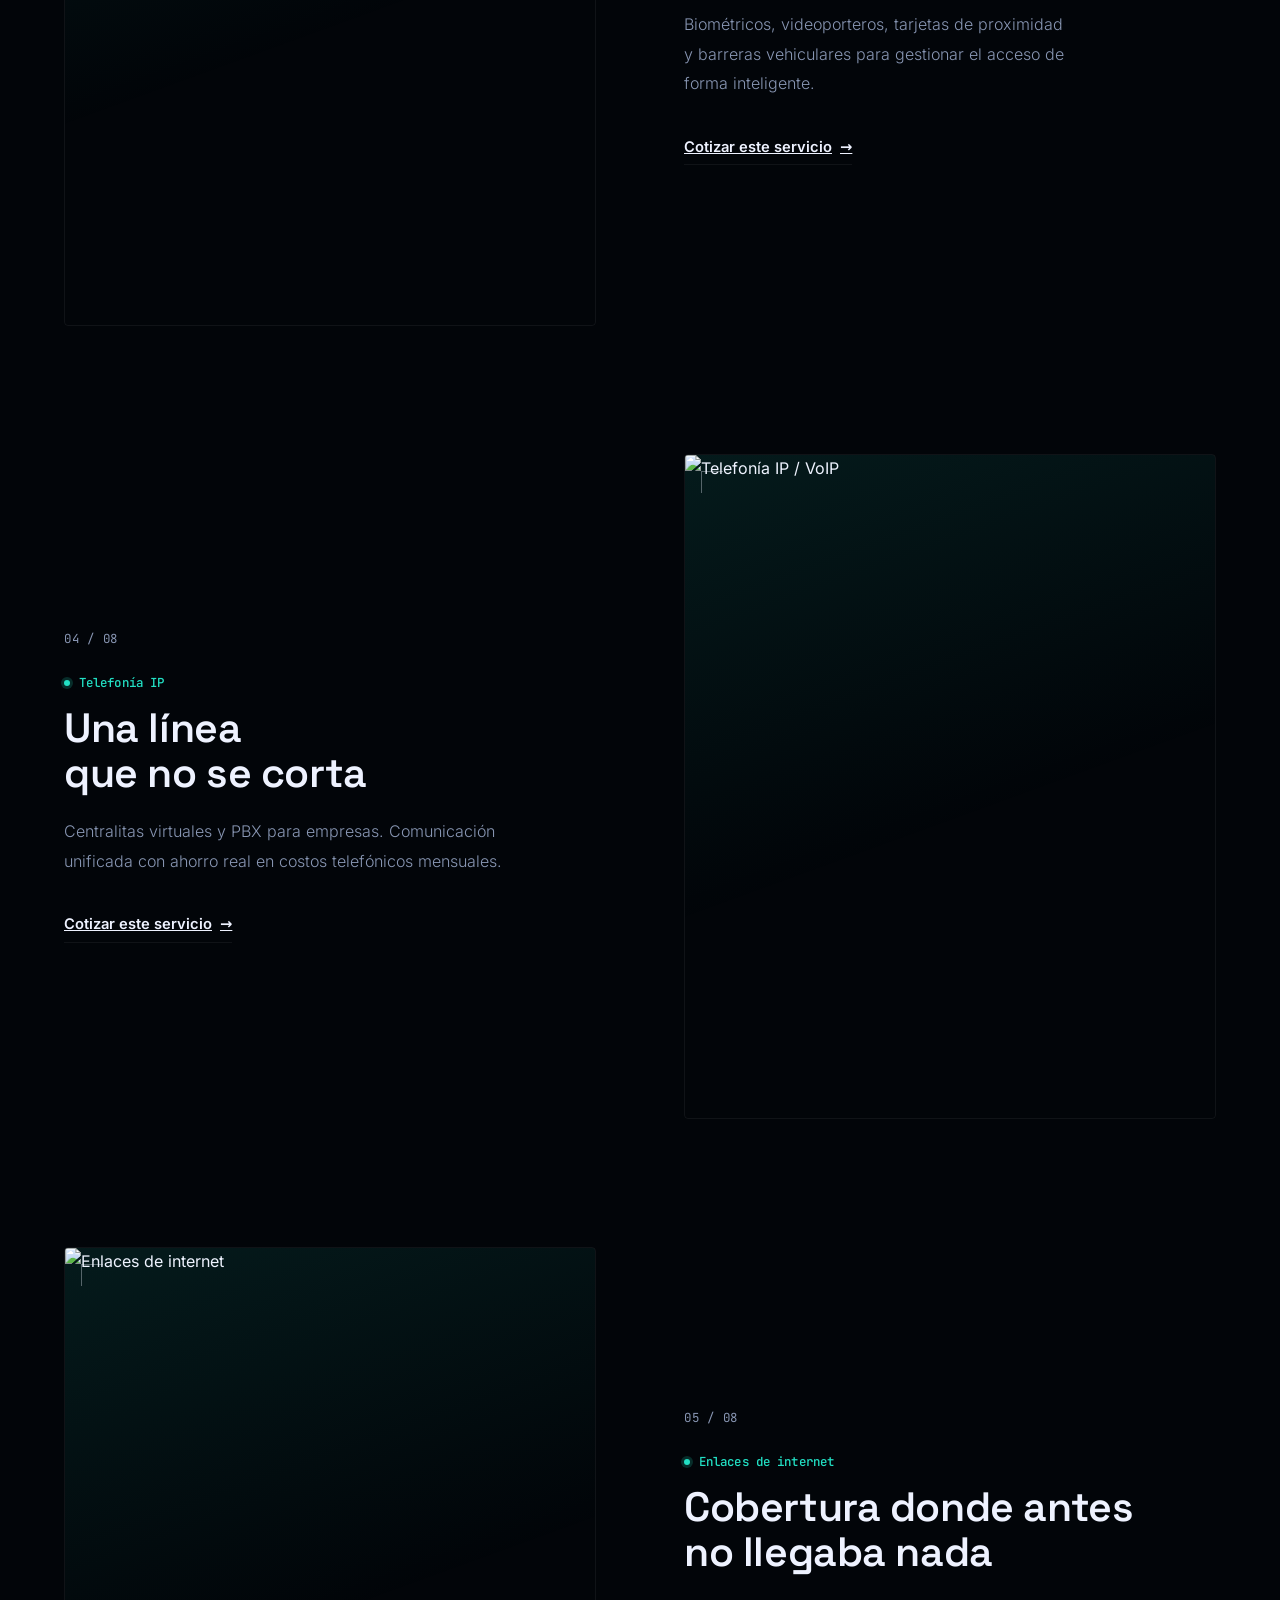
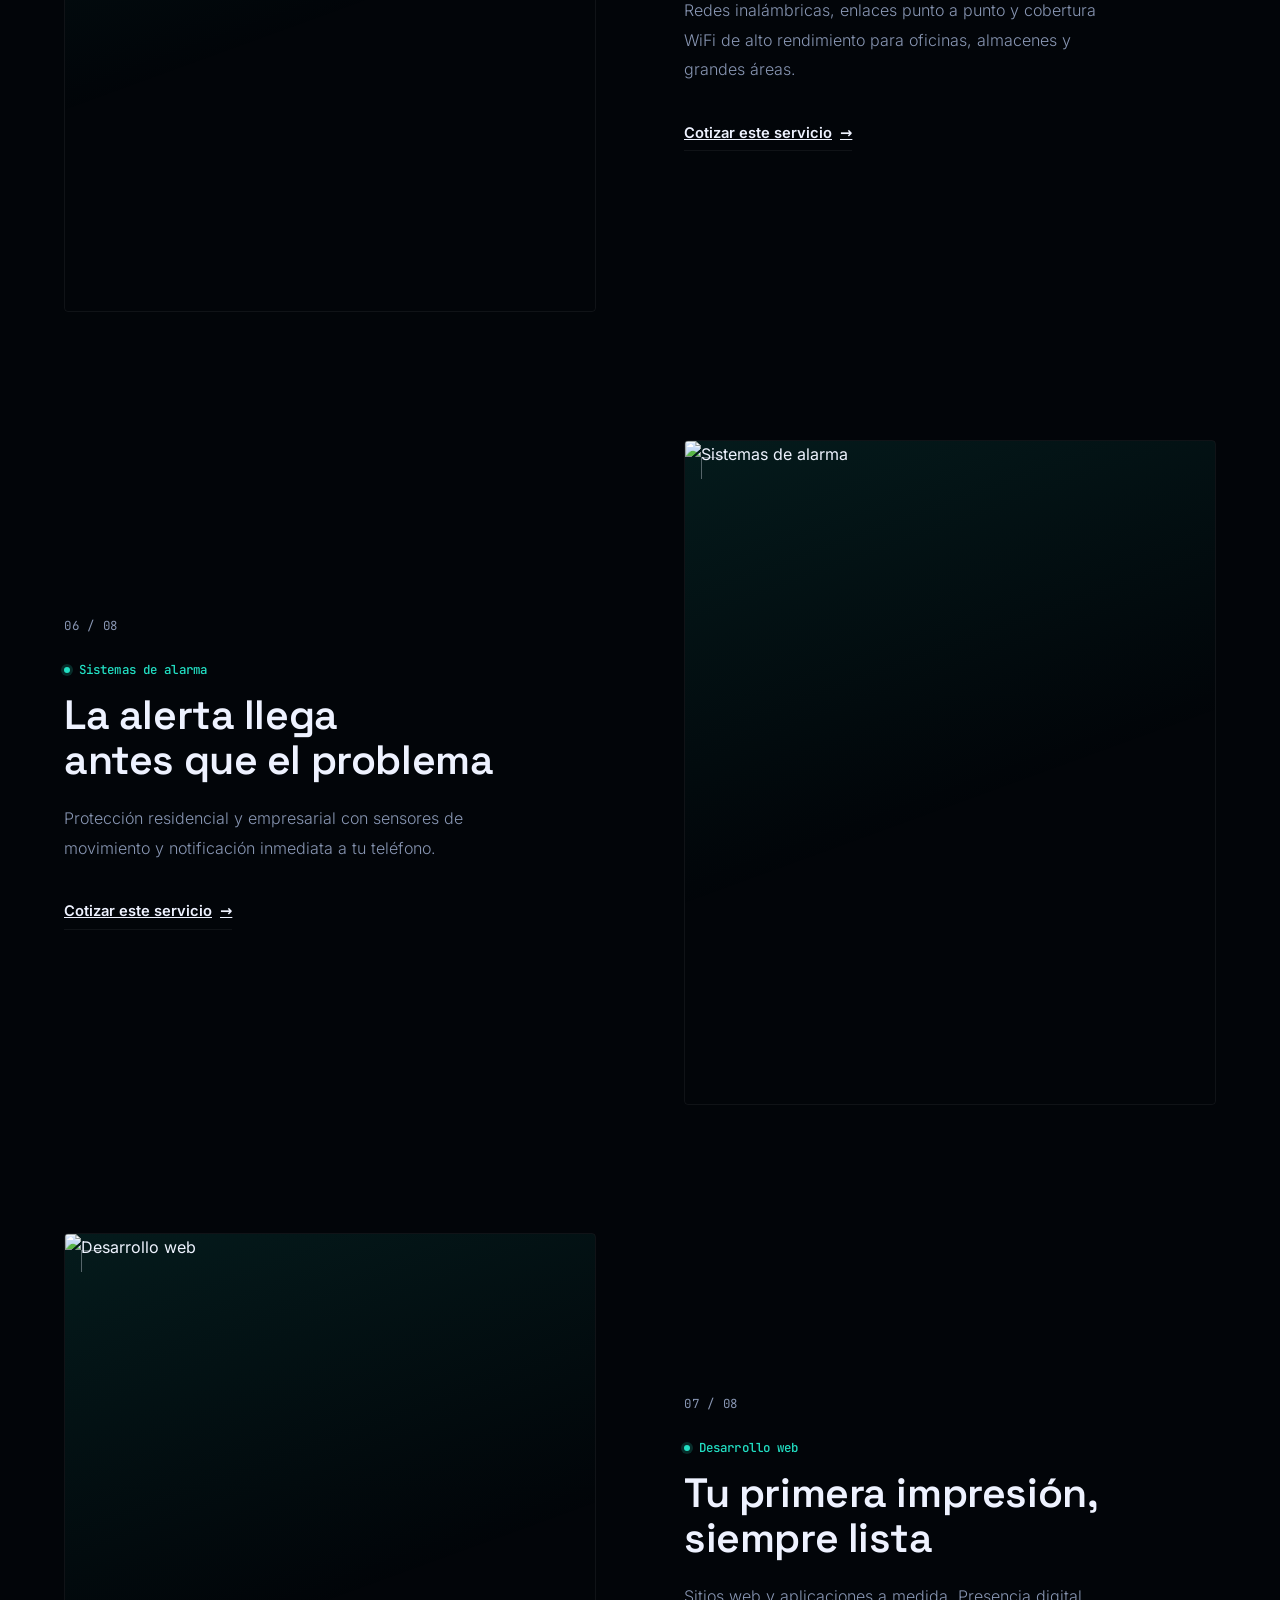
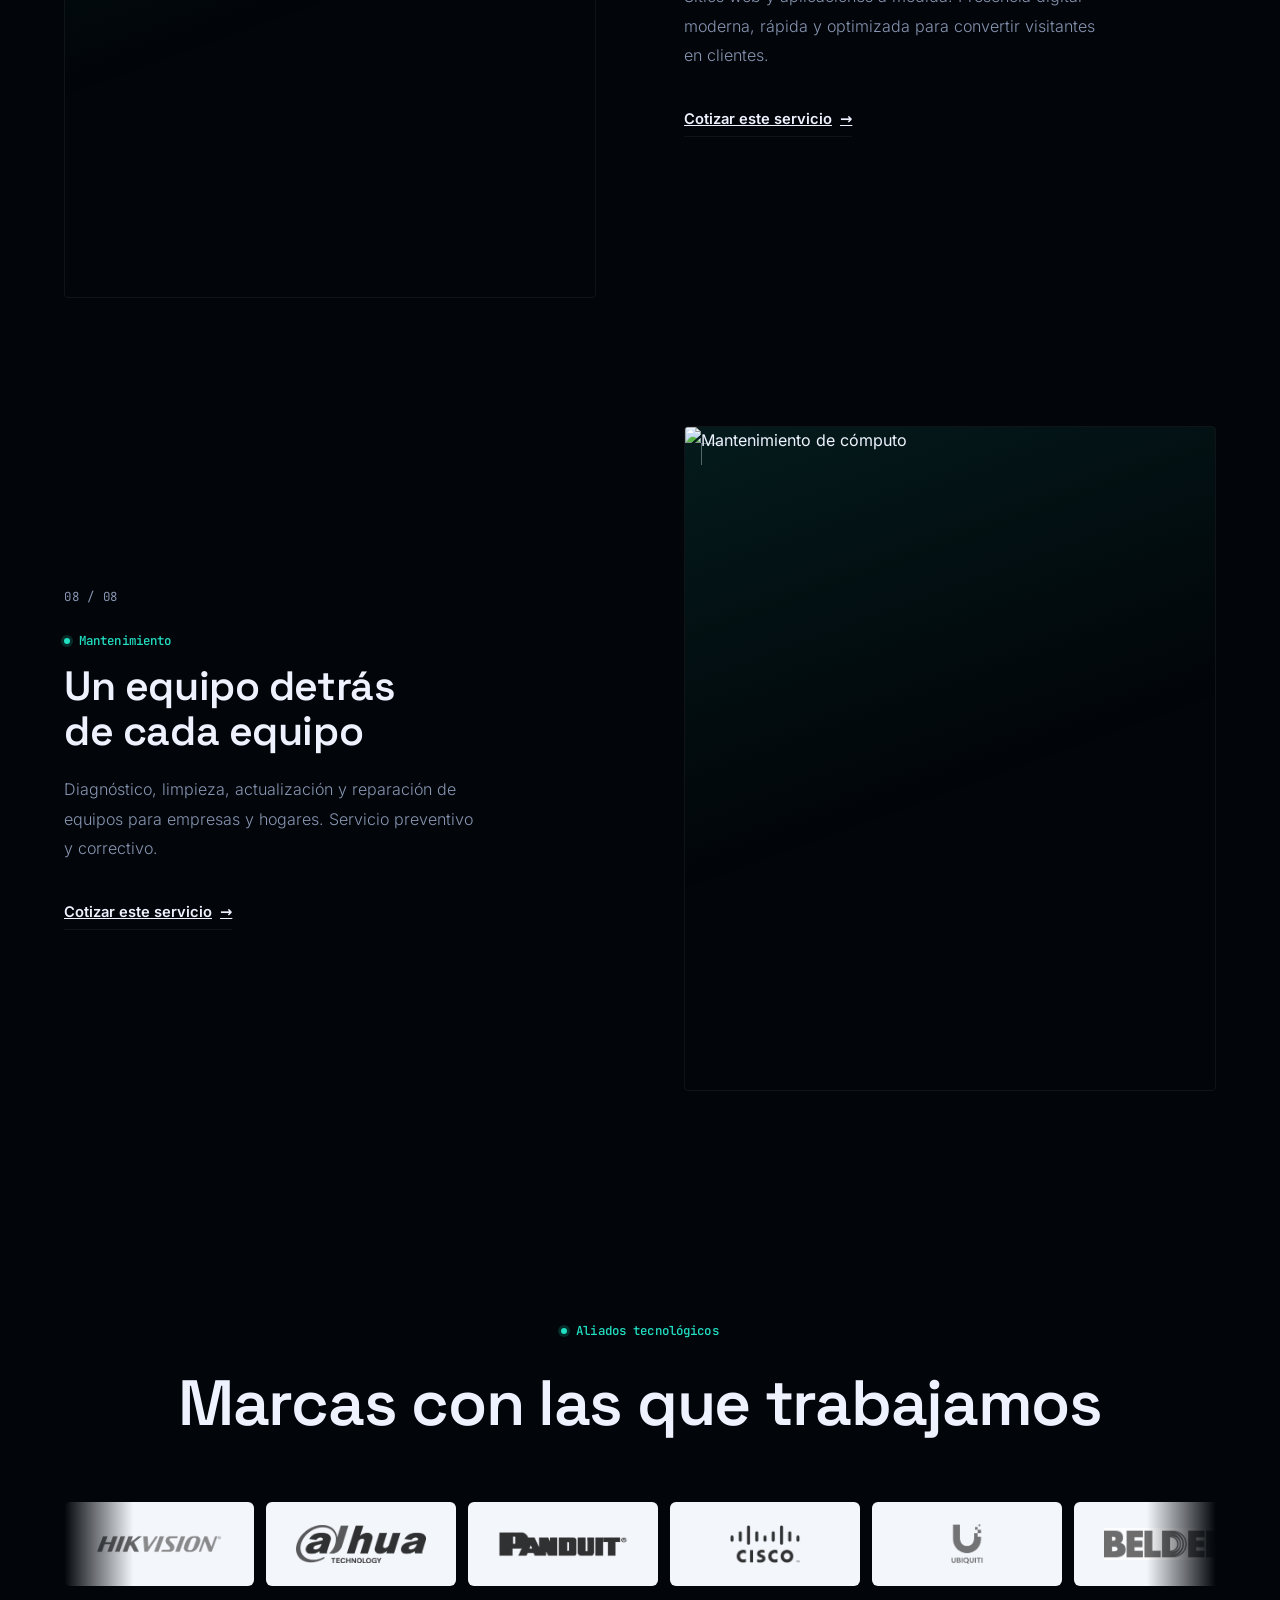
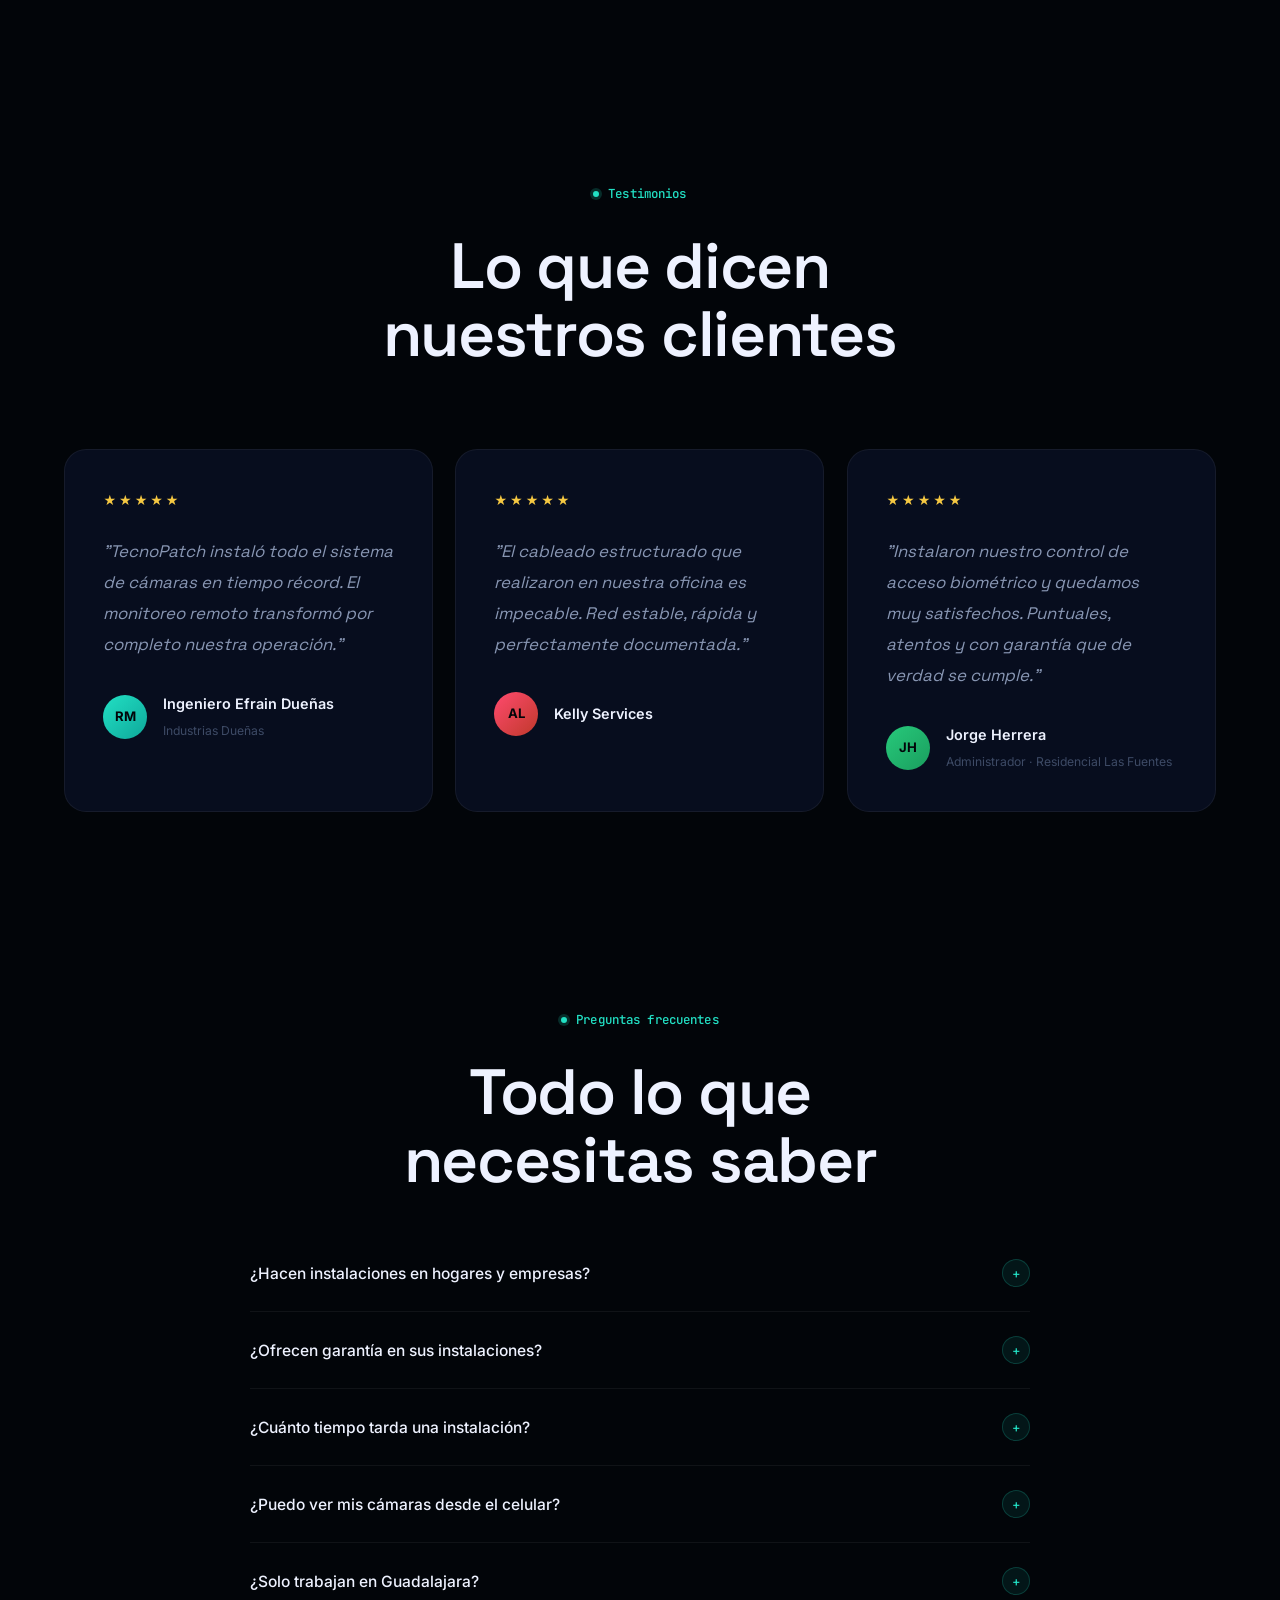
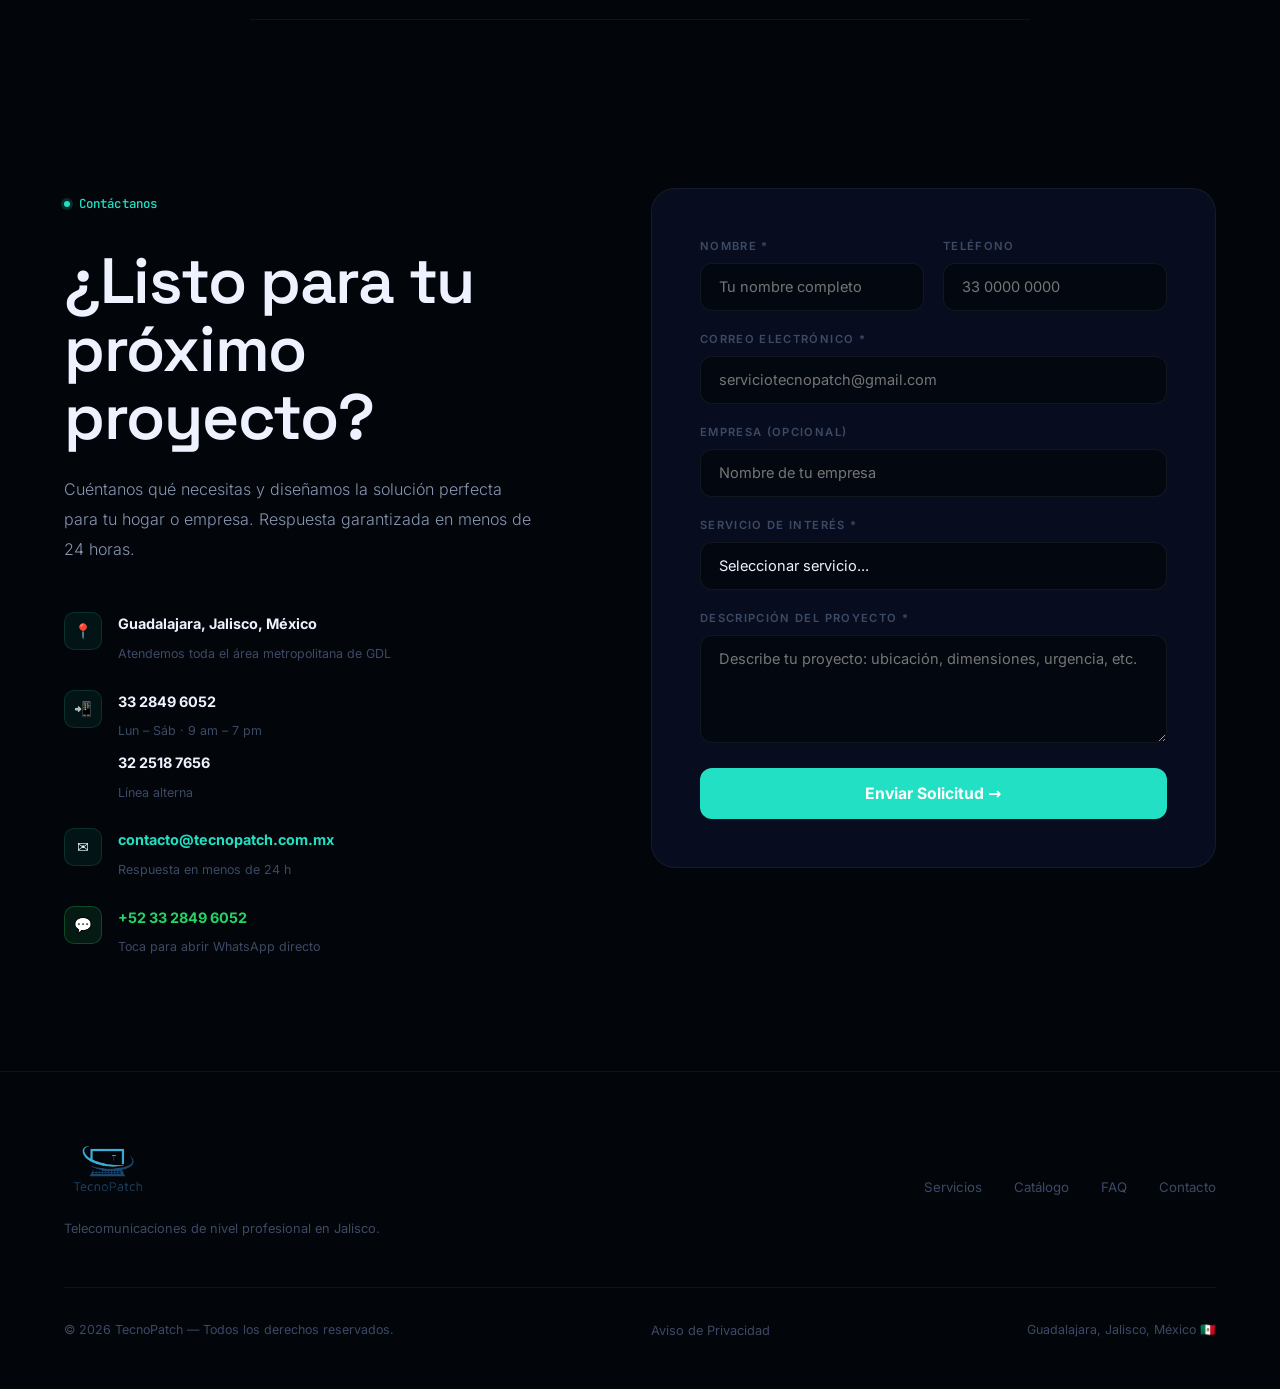
==== commit fdf09205: "Catalogo web + PDF, carrusel de marcas, tipografia unificada, fix responsive movil" ====
--- a/index.html
+++ b/index.html
@@ -11,7 +11,7 @@
 
   <!-- SEO -->
   <meta name="description"
-    content="Instalación de CCTV, cableado estructurado, control de acceso, telefonía IP, alarmas y desarrollo web en Guadalajara, Jalisco. Más de 200 proyectos. Llámanos: 33 2849 6052.">
+    content="Instalación de CCTV, cableado estructurado, control de acceso, telefonía IP, alarmas y desarrollo web en Guadalajara, Jalisco. Llámanos: 33 2849 6052.">
   <meta name="keywords"
     content="telecomunicaciones Guadalajara, CCTV Guadalajara, cámaras de seguridad Jalisco, cableado estructurado, control de acceso, telefonía IP, alarmas Guadalajara, desarrollo web Guadalajara, TecnoPatch">
   <meta name="author" content="TecnoPatch">
@@ -367,30 +367,6 @@
         </div>
       </div>
     </div>
-  </section>
-
-  <!-- SECCIÓN PROYECTOS -->
-  <section style="padding:80px 5%;text-align:center;border-top:1px solid rgba(0,180,216,0.15)">
-    <p
-      style="font-size:11px;font-weight:700;text-transform:uppercase;letter-spacing:.12em;color:#00B4D8;margin-bottom:16px">
-      Portafolio
-    </p>
-    <h2
-      style="font-family:var(--fd);font-size:clamp(32px,5vw,56px);font-weight:700;letter-spacing:0;margin-bottom:16px;line-height:1.05">
-      Nuestro trabajo<br>
-      <em style="font-style:italic;color:#00B4D8">habla por sí solo</em>
-    </h2>
-    <p style="font-size:16px;color:#8899aa;max-width:480px;margin:0 auto 32px;line-height:1.7">
-      Más de 200 proyectos completados en Guadalajara y el Área Metropolitana con estándares internacionales.
-    </p>
-    <a href="proyectos.html"
-      style="display:inline-flex;align-items:center;gap:10px;padding:14px 32px;border-radius:8px;background:#00B4D8;color:#0D1B2A;font-weight:700;font-size:15px;text-decoration:none;transition:all .2s">
-      Ver todos los proyectos
-      <svg width="16" height="16" viewBox="0 0 24 24" fill="none" stroke="currentColor" stroke-width="2.5">
-        <line x1="5" y1="12" x2="19" y2="12" />
-        <polyline points="12 5 19 12 12 19" />
-      </svg>
-    </a>
   </section>
 
   <section class="faq" id="faq">
--- a/css/style.css
+++ b/css/style.css
@@ -2802,3 +2802,12 @@
   background: #ffffff;
   border-color: rgba(15, 23, 42, .12);
 }
+
+/* Anti-desborde horizontal en móvil (los reveal laterales ensanchaban el viewport) */
+html{overflow-x:hidden;max-width:100%}
+body{overflow-x:clip;max-width:100%}
+section,footer,header,main{overflow-x:clip}
+
+/* Móviles muy angostos: evita que palabras largas del hero se corten */
+.hero h1{overflow-wrap:anywhere;hyphens:auto}
+@media (max-width:400px){.hero h1{font-size:clamp(1.7rem,8.4vw,2.15rem)}}
